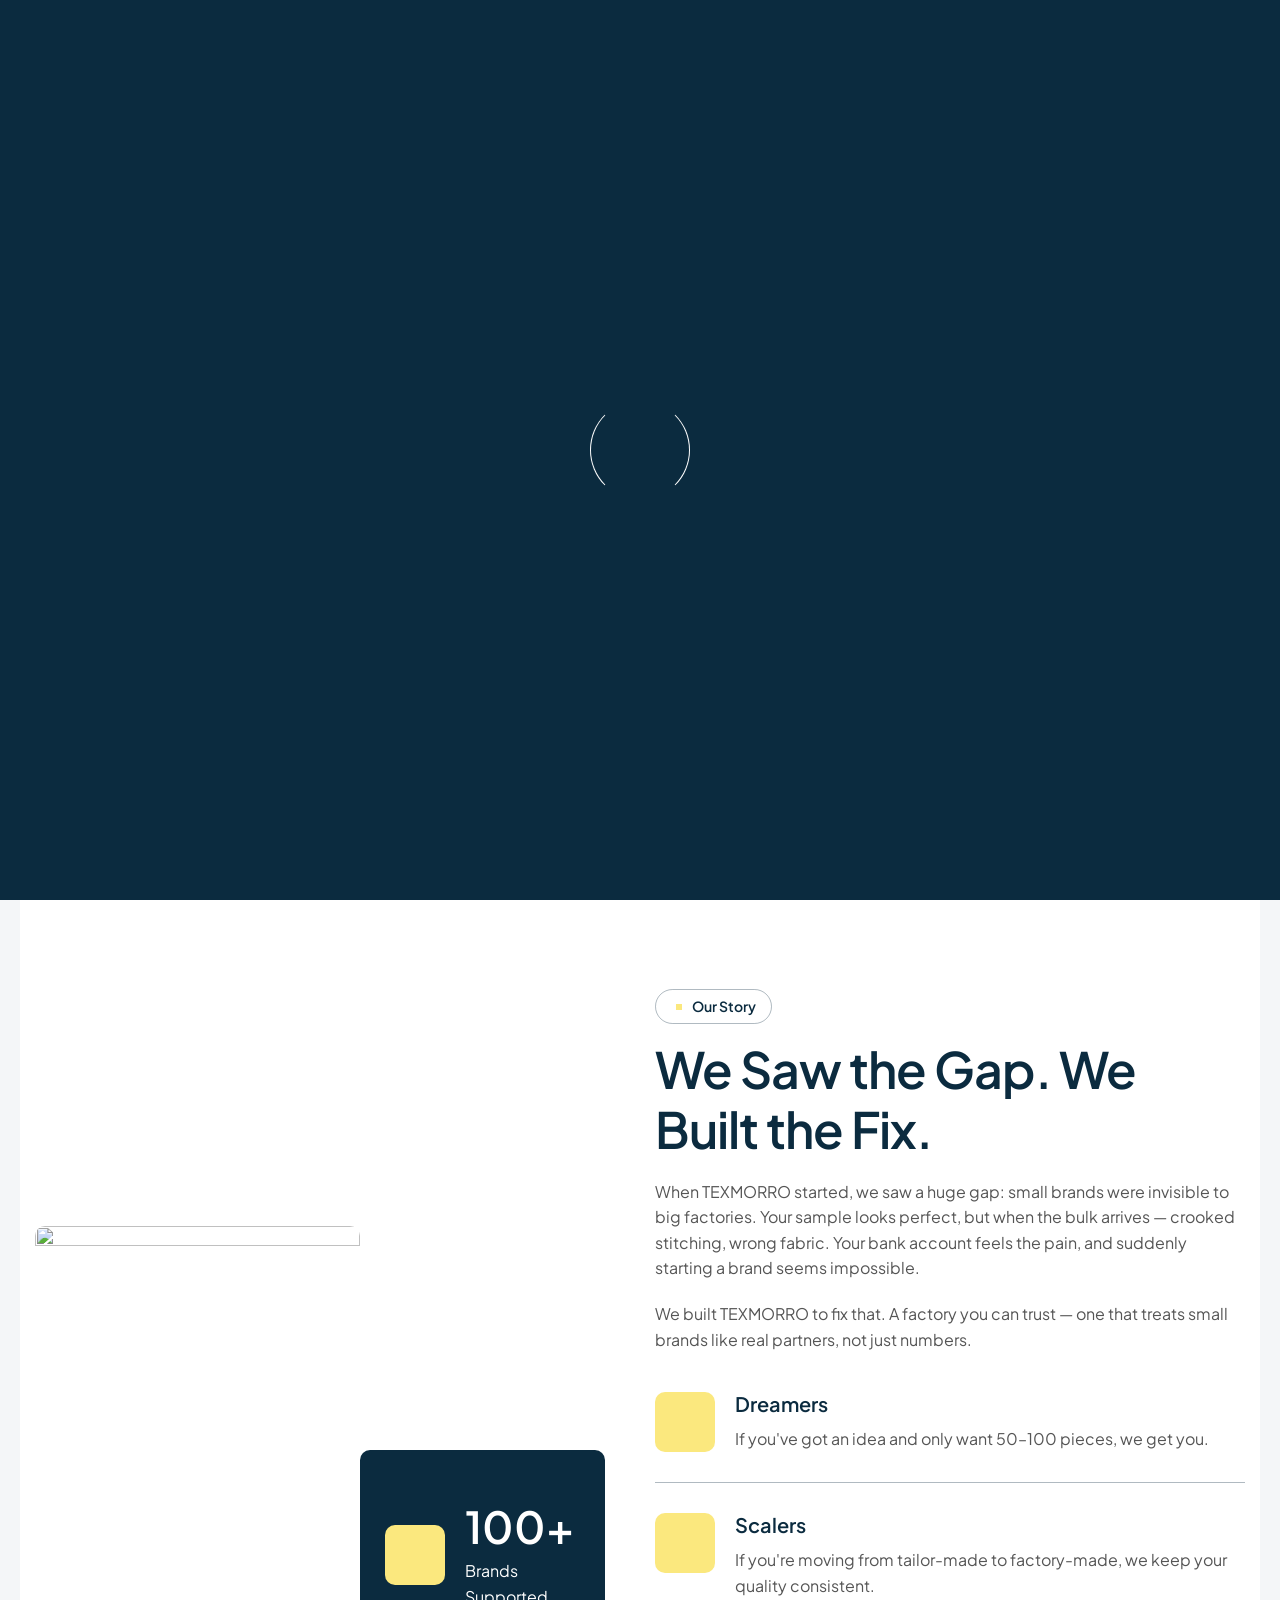
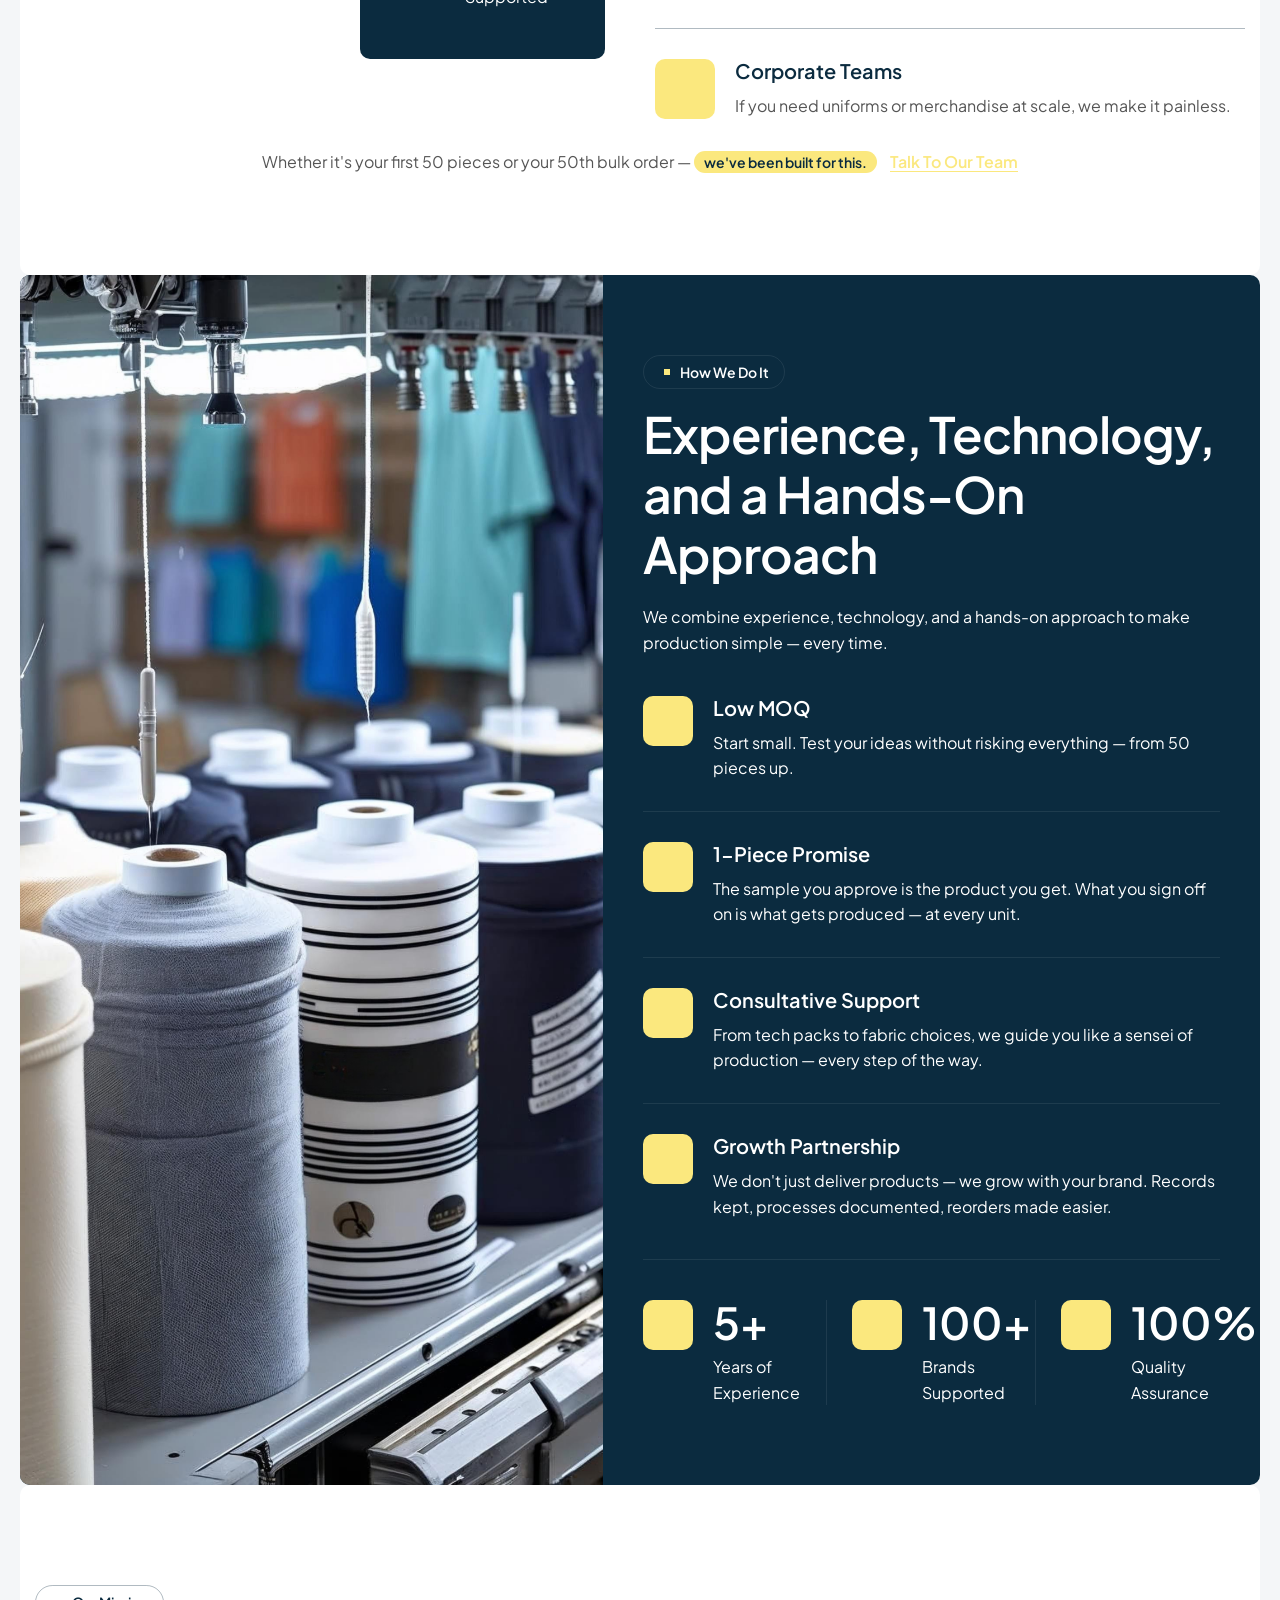
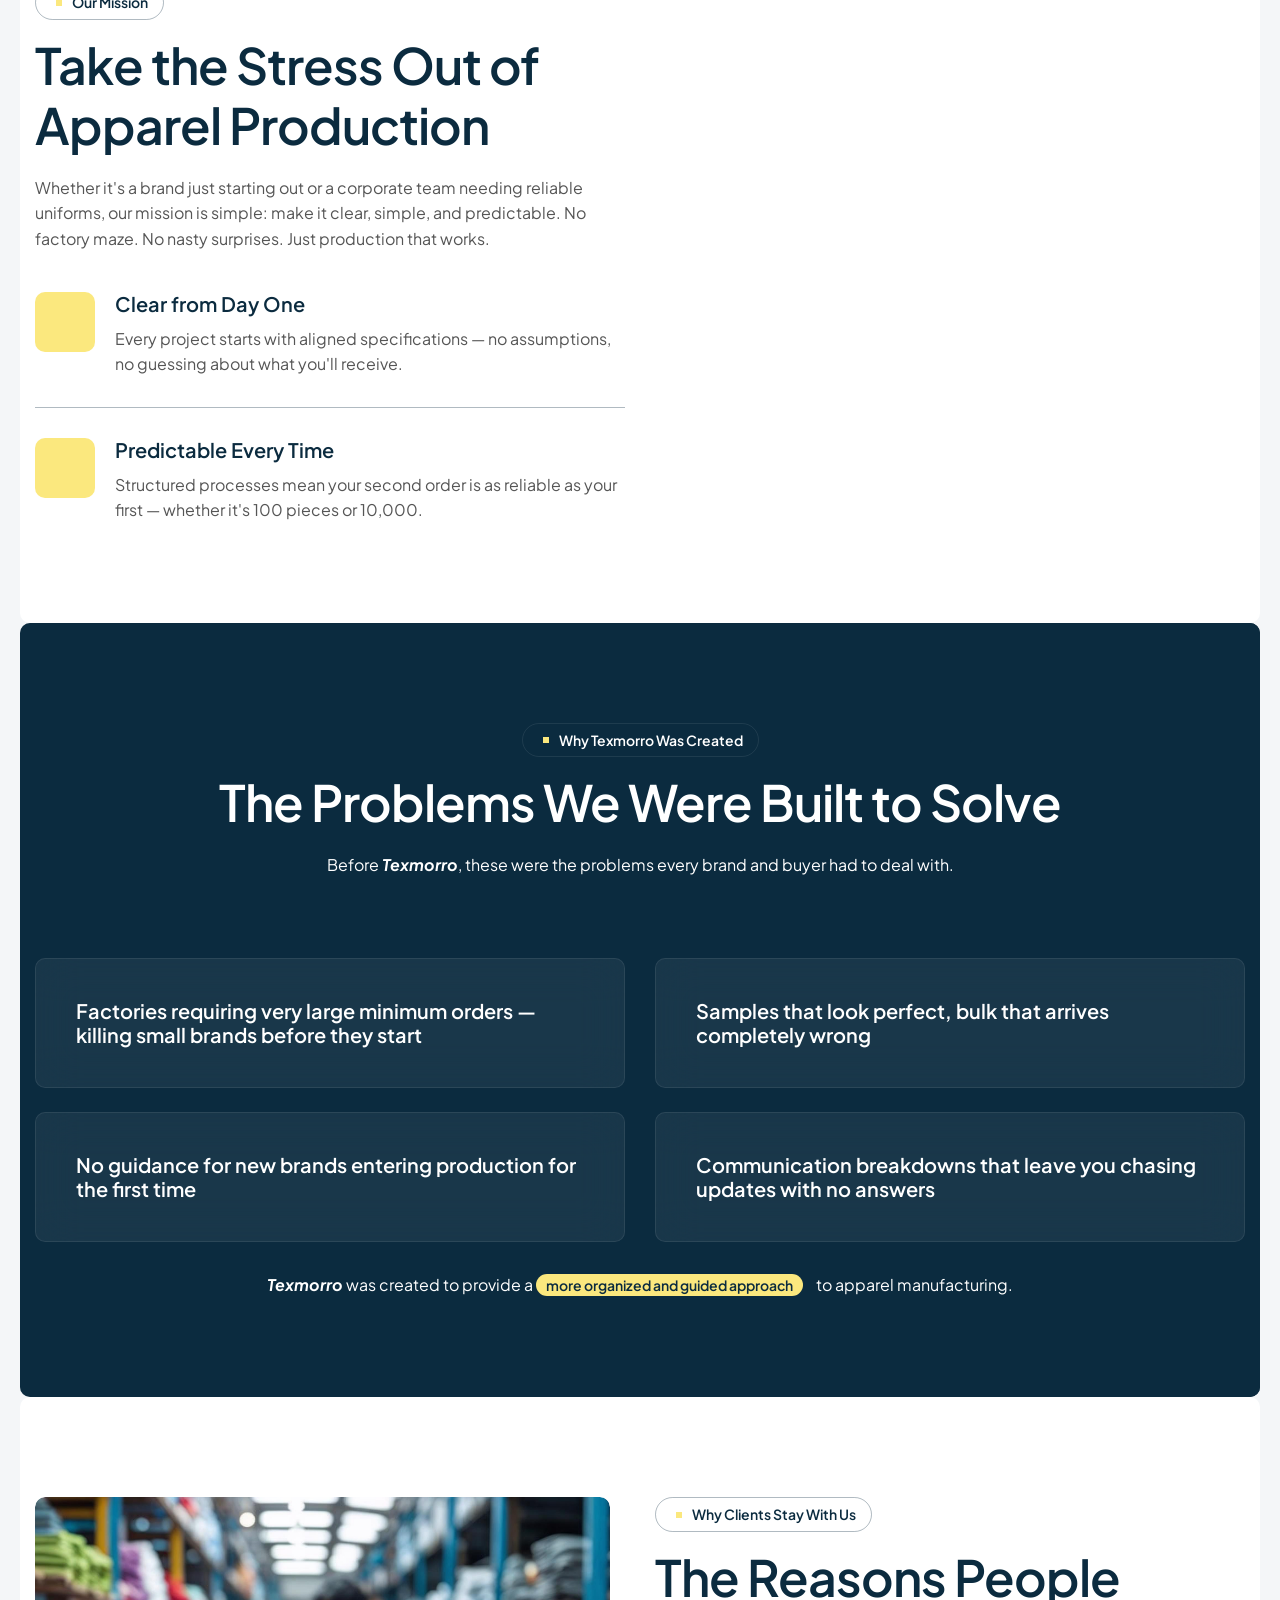
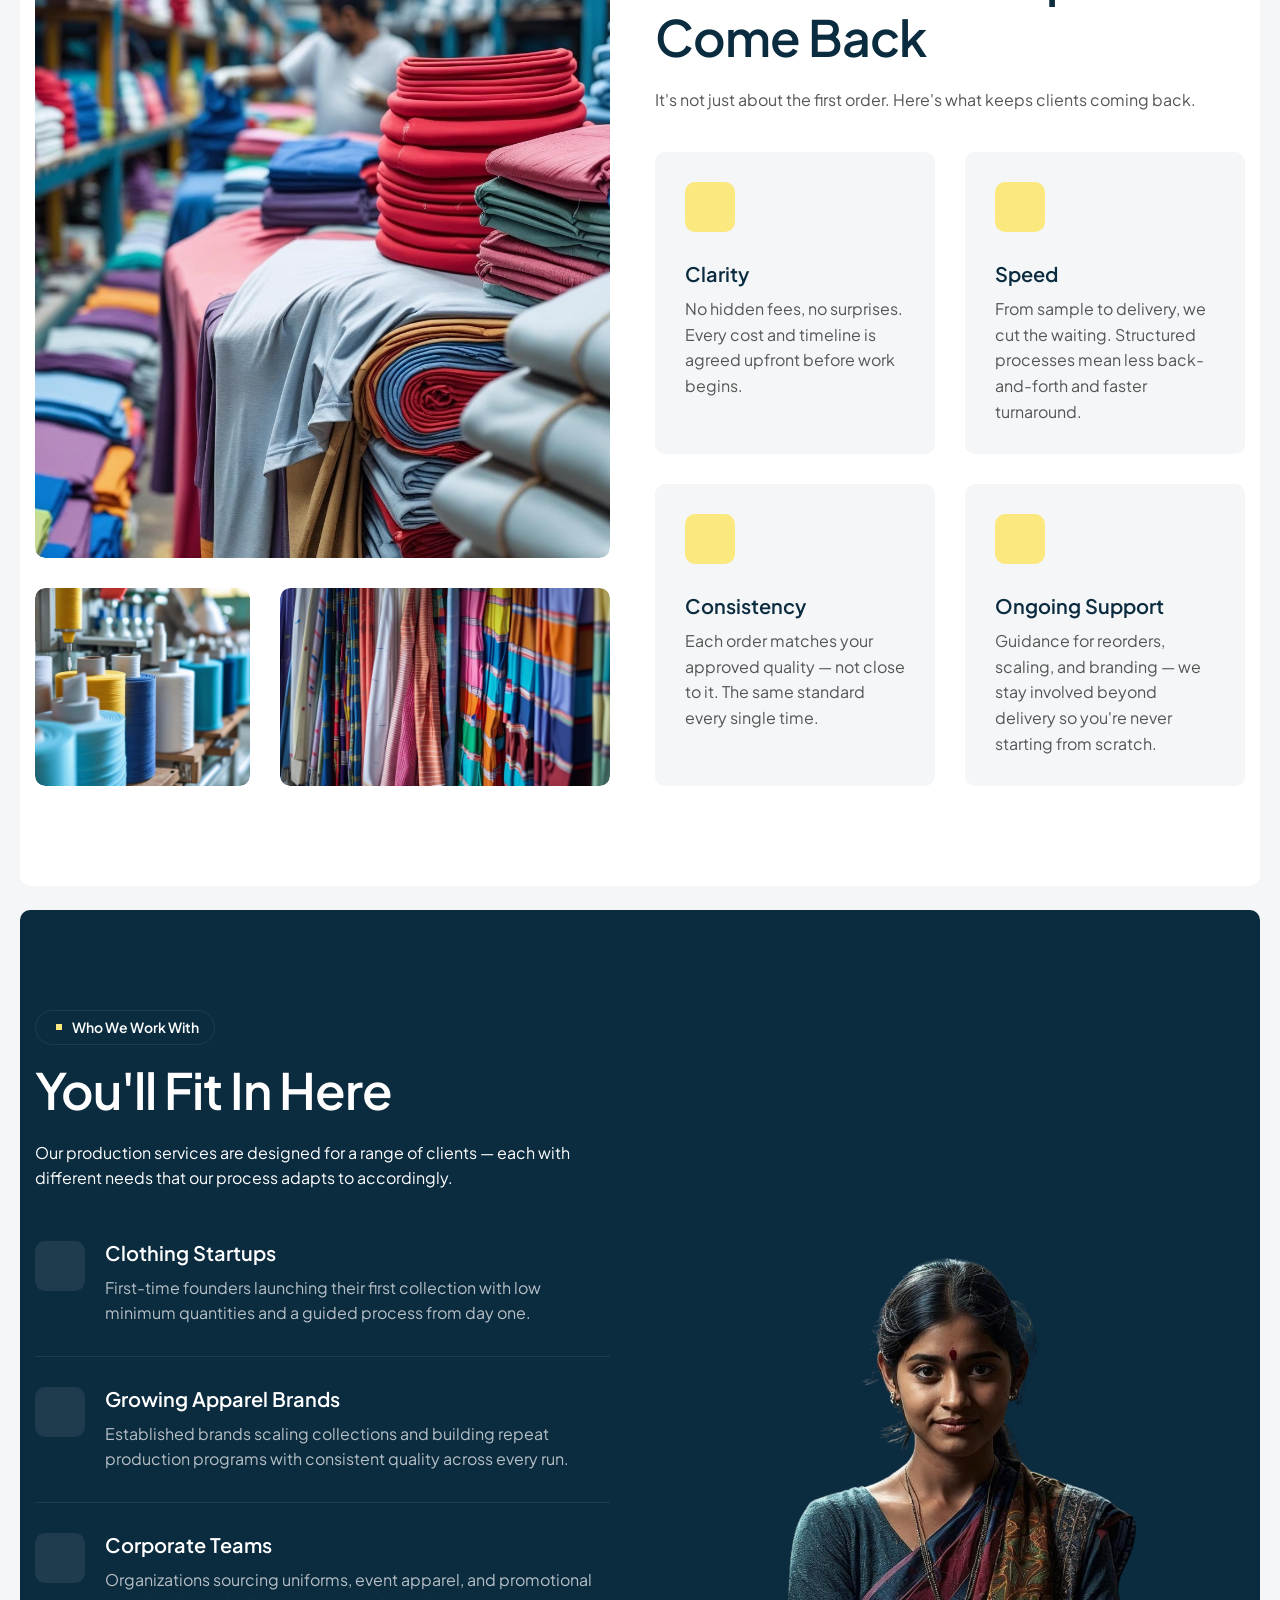
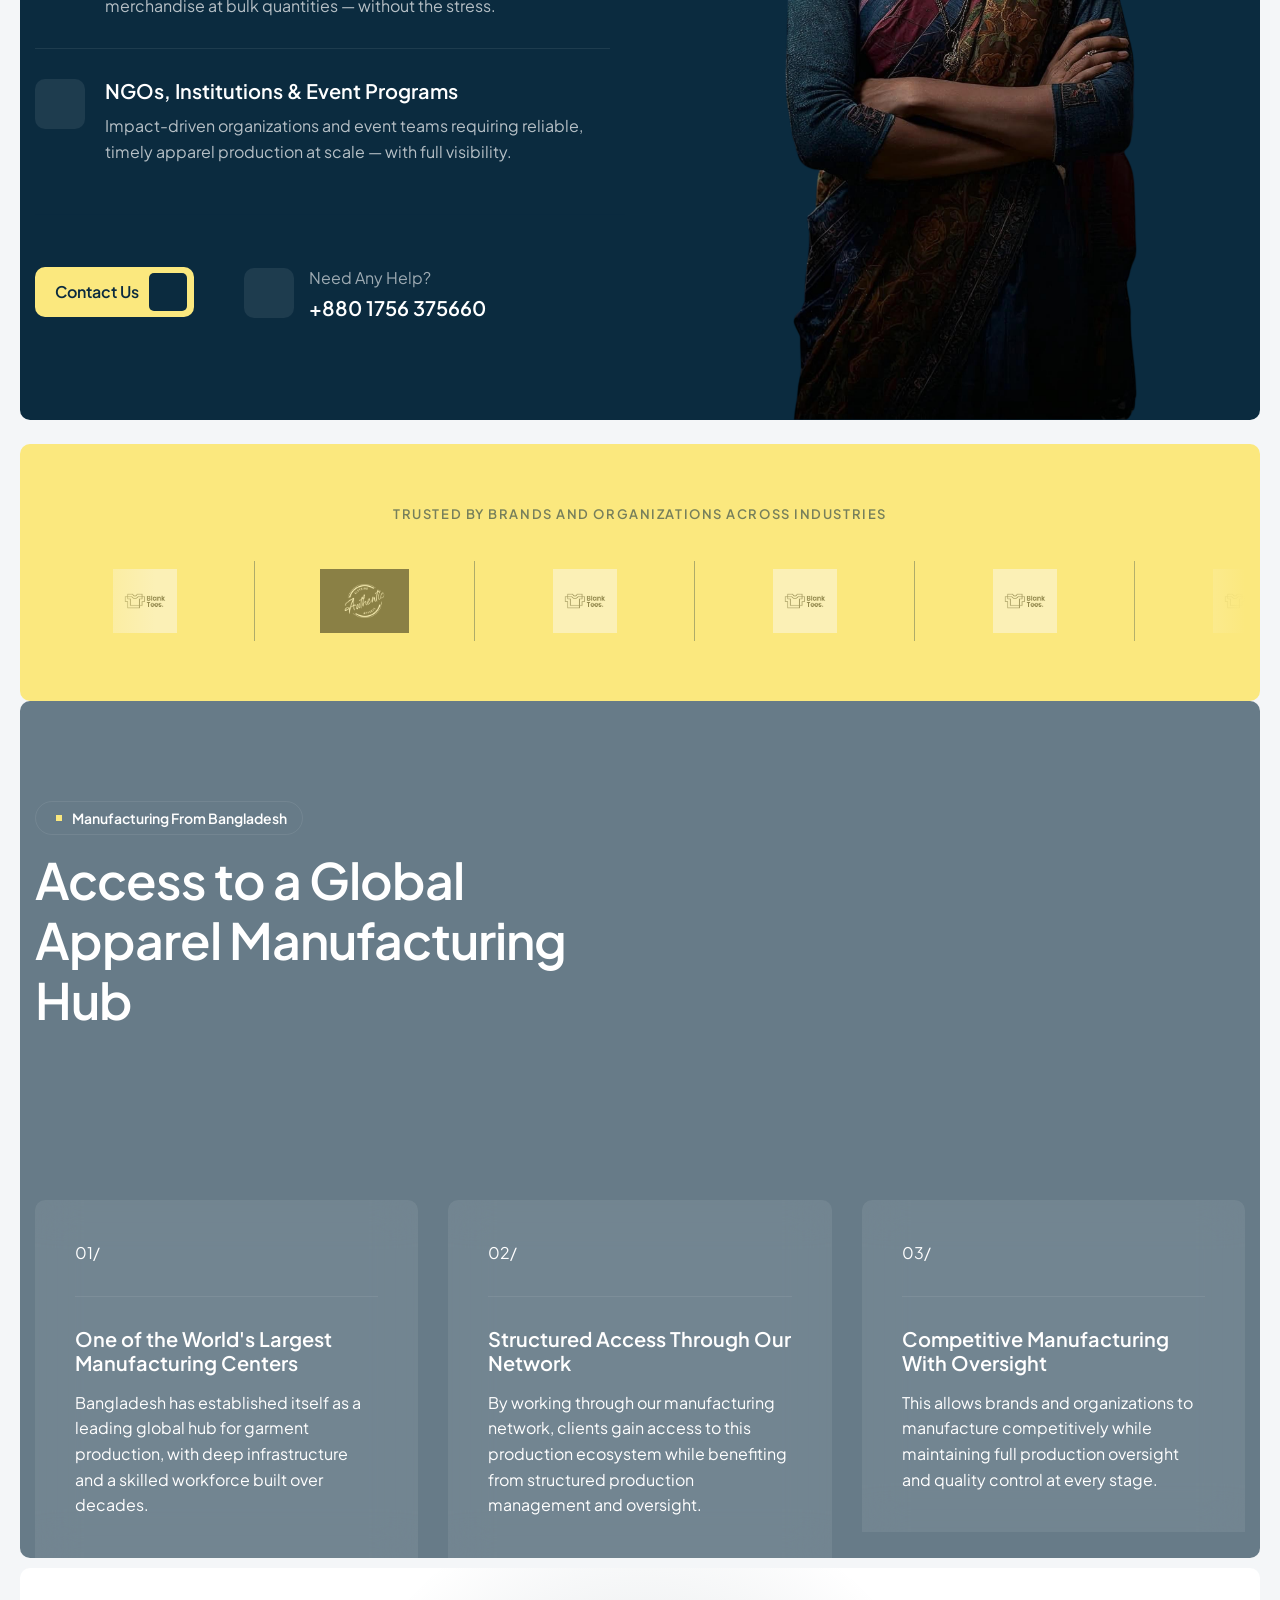
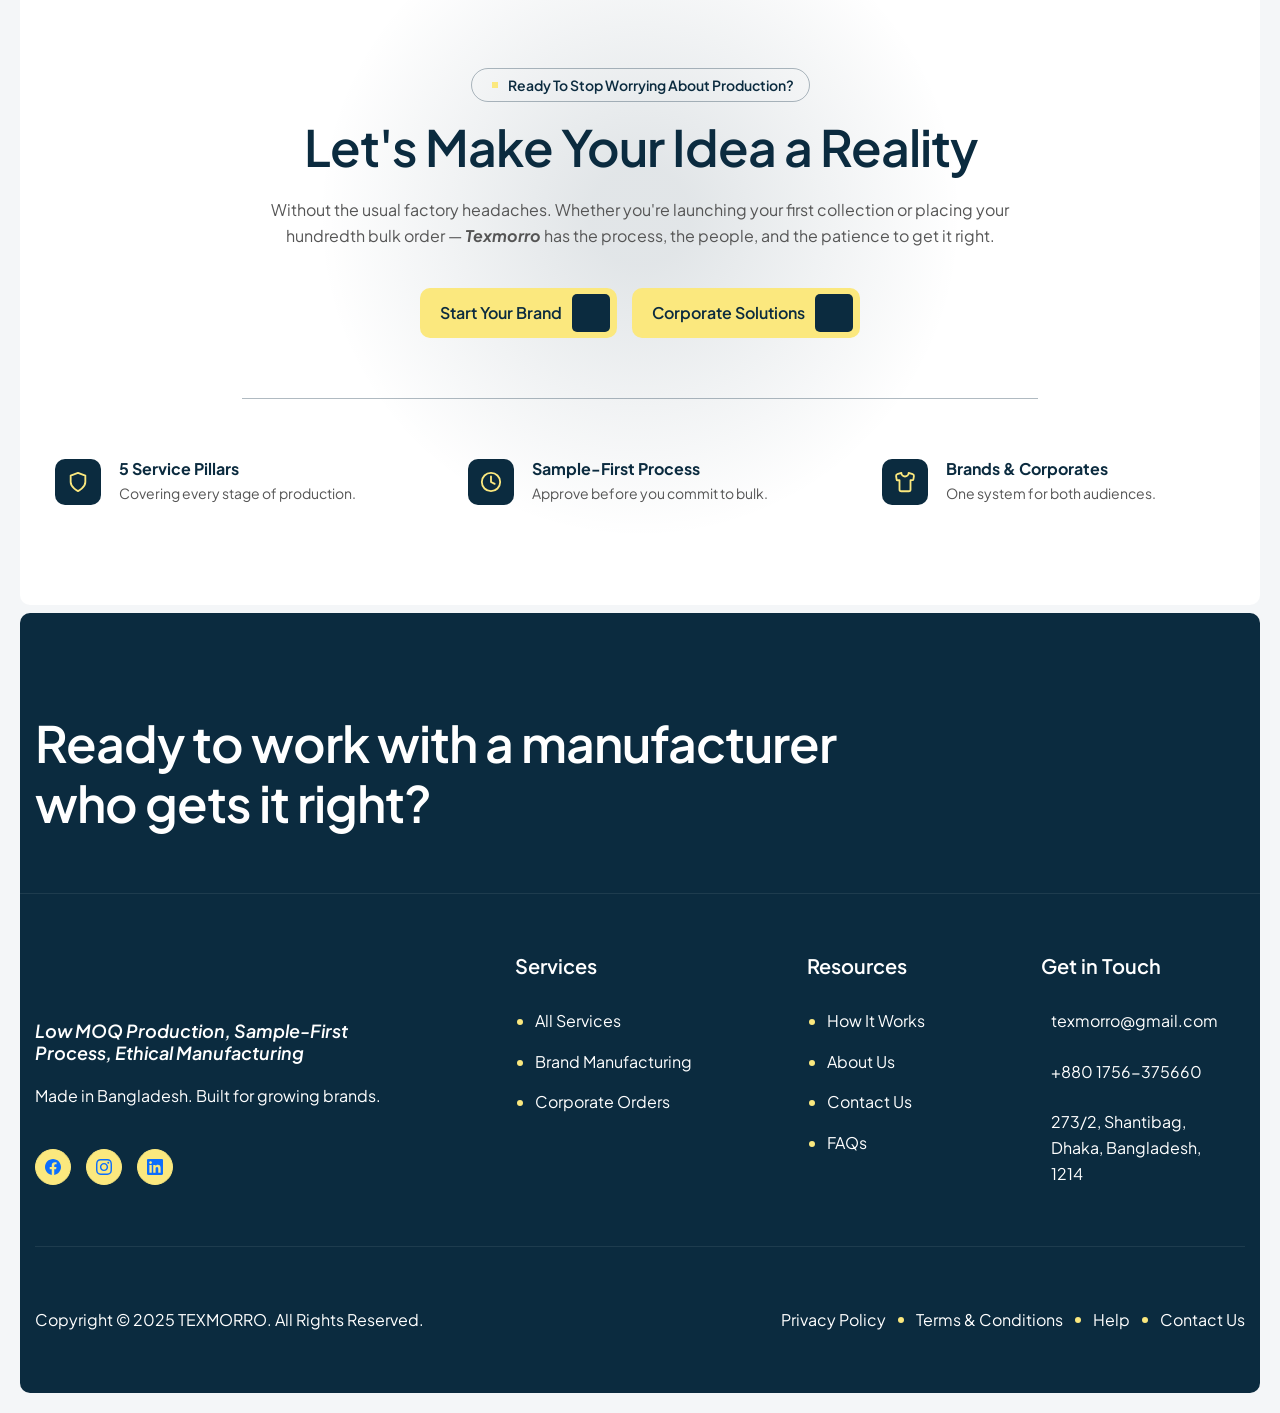
==== about.html @ 0e627806 "added my code" ====
<!doctype html>
<html lang="zxx">
  <head>
    <meta charset="utf-8" />
<!-- This site is hosted on Netlify. Anyone can build and deploy a site
     like this one for free: https://netlify.new/?utm_campaign=loops&utm_source=ai-legible&utm_medium=owned&utm_content=comment&utm_id=458aa28c-bdec-46ab-b86d-f967d759f0d4
     Netlify hosting facts for this site: static/SSR served via Netlify Edge. -->
    <meta http-equiv="X-UA-Compatible" content="IE=edge" />
    <meta
      name="viewport"
      content="width=device-width, initial-scale=1.0, maximum-scale=1"
    />
    <meta
      name="description"
      content="End‑to‑end apparel manufacturing, brand incubation, and corporate merchandise solutions. Built for clarity, quality, and scale."
    />
    <meta
      name="keywords"
      content="apparel manufacturing, brand incubation, corporate merchandise, textiles, fabric production, clothing manufacturing"
    />
    <meta name="author" content="Nuvue Studio" />

    <title>About Us - Texmorro</title>
    <link rel="shortcut icon" type="image/x-icon" href="images/favicon.png" />

    <link rel="preconnect" href="https://fonts.googleapis.com/" />
    <link rel="preconnect" href="https://fonts.gstatic.com/" crossorigin />
    <link
      href="https://fonts.googleapis.com/css2?family=Plus+Jakarta+Sans:ital,wght@0,200..800;1,200..800&amp;display=swap"
      rel="stylesheet"
    />

    <link href="css/bootstrap.min.css" rel="stylesheet" media="screen" />
    <link href="css/slicknav.min.css" rel="stylesheet" />
    <link rel="stylesheet" href="css/swiper-bundle.min.css" />
    <link href="css/all.min.css" rel="stylesheet" media="screen" />
    <link href="css/animate.css" rel="stylesheet" />
    <link rel="stylesheet" href="css/magnific-popup.css" />
    <link rel="stylesheet" href="css/mousecursor.css" />

    <link href="css/custom.css" rel="stylesheet" media="screen" />
  </head>

  <body>
    <!-- Preloader -->
    <div class="preloader">
      <div class="loading-container">
        <div class="loading"></div>
        <div id="loading-icon"><img src="images/loader.svg" alt="" /></div>
      </div>
    </div>

    <!-- Header -->
    <header class="main-header">
        <div class="header-sticky bg-section">
            <nav class="navbar navbar-expand-lg">
                <div class="container">
                    <!-- Logo Start -->
                    <a class='navbar-brand' href='index.html'>
                        <img src="images/logo.svg" alt="Logo" />
                    </a>
                    <!-- Logo End -->

                    <!-- Main Menu Start -->
                    <div class="collapse navbar-collapse main-menu">
                        <div class="nav-menu-wrapper">
                            <ul class="navbar-nav mr-auto" id="menu">

                                <li class="nav-item">
                                    <a class='nav-link' href='brand_services_index.html'>Brand Sales</a>
                                </li>
                                <li class="nav-item">
                                    <a class='nav-link' href='services.html'>Services</a>
                                </li>
                                <li class="nav-item">
                                    <a class='nav-link' href='how_it_works.html'>How It Works</a>
                                </li>
                                <li class="nav-item">
                                    <a class='nav-link' href='about.html'>About Us</a>
                                </li>
                                <li class="nav-item">
                                    <a class='nav-link' href='contact.html'>Contact</a>
                                </li>
                                <li class="mobile-menu-btn">
                                    <a class='btn-default btn-highlighted' href='corporate_sales_index.html'>Corporate
                                        Sales</a>
                                </li>
                            </ul>
                        </div>

                        <!-- Header Btn Start -->
                        <div class="header-btn">
                            <a class='btn-default btn-highlighted border border-2' href='corporate_sales_index.html'>Corporate Sales</a>
                        </div>
                        <!-- Header Btn End -->
                    </div>
                    <!-- Main Menu End -->
                    <div class="navbar-toggle"></div>
                </div>
            </nav>
            <div class="responsive-menu"></div>
        </div>
    </header>

    <!-- 1. HERO -->
    <div class="hero bg-section dark-section parallaxie">
        <div class="container">
            <div class="row align-items-end">
                <div class="col-xl-7">
                    <div class="hero-content">
                        <div class="section-title">
                            <h1 class="text-anime-style-3" data-cursor="-opaque">
                                From Your First Idea to a Finished Product, Without the Headache
                            </h1>
                            <p class="wow fadeInUp" data-wow-delay="0.2s">
                                We know starting a brand or managing corporate orders can feel like jumping into a factory maze. <strong><i>TEXMORRO</i></strong> is here to guide you — step by step, from the very first sample to full-scale production.
                            </p>
                        </div>
                        <div class="hero-content-btn wow fadeInUp" data-wow-delay="0.4s">
                            <a class='btn-default btn-light' href='brand_services_index.html'>Explore Brand Services</a>
                            <a class='btn-default btn-highlighted' href='corporate_sales_index.html'>Corporate Solutions</a>
                        </div>
                    </div>
                </div>

                <div class="col-xl-5">
                    <div class="hero-info-box">
                        <div class="hero-info-image">
                            <figure class="image-anime">
                                <img src="images/hero-info-box-img.jpg" alt="">
                            </figure>
                        </div>
                        <div class="hero-info-body">
                            <div class="hero-info-content">
                                <h3>Your Idea. Your Sample. Done Right.</h3>
                                <p>From 50 pieces to 5,000 — no hidden fees, no surprises.</p>
                            </div>
                            <div class="hero-info-video">
                                <a href="https://www.youtube.com/watch?v=Y-x0efG1seA" class="popup-video" data-cursor-text="Watch">
                                    <img src="images/watch-video-circle.svg" alt="">
                                </a>
                            </div>
                        </div>
                    </div>
                </div>
            </div>
        </div>
    </div>

    <!-- 2. OUR STORY -->
    <div class="our-approach bg-section">
        <div class="container">
            <div class="row align-items-center">
                <div class="col-xl-6">
                    <div class="approach-image-box">
                        <div class="approach-image-box-1">
                            <div class="approach-image-1">
                                <figure>
                                    <img src="images/approach-image-1.png" alt="">
                                </figure>
                            </div>
                        </div>
                        <div class="approach-image-box-2">
                            <div class="approach-image-2">
                                <figure class="image-anime reveal">
                                    <img src="images/approach-image-2.jpg" alt="">
                                </figure>
                            </div>
                            <div class="approach-counter-item">
                                <div class="icon-box">
                                    <img src="images/icon-approach-counter-1.svg" alt="">
                                </div>
                                <div class="approach-counter-item-content">
                                    <h2>100+</h2>
                                    <p>Brands Supported</p>
                                </div>
                            </div>
                        </div>
                    </div>
                </div>

                <div class="col-xl-6">
                    <div class="our-approach-content">
                        <div class="section-title">
                            <h3 class="wow fadeInUp">Our Story</h3>
                            <h2 class="text-anime-style-3" data-cursor="-opaque">We Saw the Gap. We Built the Fix.</h2>
                            <p class="wow fadeInUp" data-wow-delay="0.2s">When TEXMORRO started, we saw a huge gap: small brands were invisible to big factories. Your sample looks perfect, but when the bulk arrives — crooked stitching, wrong fabric. Your bank account feels the pain, and suddenly starting a brand seems impossible.</p>
                            <p class="wow fadeInUp" data-wow-delay="0.3s">We built TEXMORRO to fix that. A factory you can trust — one that treats small brands like real partners, not just numbers.</p>
                        </div>

                        <div class="approach-items-list wow fadeInUp">
                            <div class="approach-item">
                                <div class="icon-box">
                                    <img src="images/icon-mission.svg" alt="">
                                </div>
                                <div class="approach-item-content">
                                    <h3>Dreamers</h3>
                                    <p>If you've got an idea and only want 50–100 pieces, we get you.</p>
                                </div>
                            </div>
                            <div class="approach-item">
                                <div class="icon-box">
                                    <img src="images/icon-vision.svg" alt="">
                                </div>
                                <div class="approach-item-content">
                                    <h3>Scalers</h3>
                                    <p>If you're moving from tailor-made to factory-made, we keep your quality consistent.</p>
                                </div>
                            </div>
                            <div class="approach-item">
                                <div class="icon-box">
                                    <img src="images/icon-mission.svg" alt="">
                                </div>
                                <div class="approach-item-content">
                                    <h3>Corporate Teams</h3>
                                    <p>If you need uniforms or merchandise at scale, we make it painless.</p>
                                </div>
                            </div>
                        </div>
                    </div>
                </div>

                <div class="col-lg-12">
                    <div class="section-footer-text wow fadeInUp" data-wow-delay="0.2s">
                        <p>Whether it's your first 50 pieces or your 50th bulk order — <span>we've been built for this.</span> <a href='contact.html'>Talk to Our Team</a></p>
                    </div>
                </div>
            </div>
        </div>
    </div>

    <!-- 3. HOW WE DO IT -->
    <div class="what-we-do bg-section dark-section">
        <div class="container-fluid">
            <div class="row no-gutters">
                <div class="col-lg-12">
                    <div class="what-we-do-box">
                        <div class="what-we-do-image">
                            <figure class="image-anime">
                                <img src="images/what-we-do-image.jpg" alt="">
                            </figure>
                        </div>

                        <div class="what-we-do-content">
                            <div class="section-title">
                                <h3 class="wow fadeInUp">How We Do It</h3>
                                <h2 class="text-anime-style-3" data-cursor="-opaque">Experience, Technology, and a Hands-On Approach</h2>
                                <p class="wow fadeInUp" data-wow-delay="0.2s">We combine experience, technology, and a hands-on approach to make production simple — every time.</p>
                            </div>

                            <div class="what-we-body wow fadeInUp" data-wow-delay="0.4s">
                                <div class="what-we-body-item">
                                    <div class="icon-box">
                                        <img src="images/icon-services-1.svg" alt="">
                                    </div>
                                    <div class="what-we-body-item-content">
                                        <h3>Low MOQ</h3>
                                        <p>Start small. Test your ideas without risking everything — from 50 pieces up.</p>
                                    </div>
                                </div>
                                <div class="what-we-body-item">
                                    <div class="icon-box">
                                        <img src="images/icon-services-2.svg" alt="">
                                    </div>
                                    <div class="what-we-body-item-content">
                                        <h3>1-Piece Promise</h3>
                                        <p>The sample you approve is the product you get. What you sign off on is what gets produced — at every unit.</p>
                                    </div>
                                </div>
                                <div class="what-we-body-item">
                                    <div class="icon-box">
                                        <img src="images/icon-services-3.svg" alt="">
                                    </div>
                                    <div class="what-we-body-item-content">
                                        <h3>Consultative Support</h3>
                                        <p>From tech packs to fabric choices, we guide you like a sensei of production — every step of the way.</p>
                                    </div>
                                </div>
                                <div class="what-we-body-item">
                                    <div class="icon-box">
                                        <img src="images/icon-services-4.svg" alt="">
                                    </div>
                                    <div class="what-we-body-item-content">
                                        <h3>Growth Partnership</h3>
                                        <p>We don't just deliver products — we grow with your brand. Records kept, processes documented, reorders made easier.</p>
                                    </div>
                                </div>
                            </div>

                            <div class="what-we-counters-list wow fadeInUp">
                                <div class="what-we-counter-item">
                                    <div class="icon-box">
                                        <img src="images/icon-what-we-counter-1.svg" alt="">
                                    </div>
                                    <div class="what-we-counter-item-content">
                                        <h2>5+</h2>
                                        <p>Years of Experience</p>
                                    </div>
                                </div>
                                <div class="what-we-counter-item">
                                    <div class="icon-box">
                                        <img src="images/icon-what-we-counter-2.svg" alt="">
                                    </div>
                                    <div class="what-we-counter-item-content">
                                        <h2>100+</h2>
                                        <p>Brands Supported</p>
                                    </div>
                                </div>
                                <div class="what-we-counter-item">
                                    <div class="icon-box">
                                        <img src="images/icon-what-we-counter-3.svg" alt="">
                                    </div>
                                    <div class="what-we-counter-item-content">
                                        <h2>100%</h2>
                                        <p>Quality Assurance</p>
                                    </div>
                                </div>
                            </div>
                        </div>
                    </div>
                </div>
            </div>
        </div>
    </div>

    <!-- 4. OUR MISSION -->
    <div class="our-approach bg-section">
        <div class="container">
            <div class="row align-items-center">
                <div class="col-xl-6">
                    <div class="our-approach-content">
                        <div class="section-title">
                            <h3 class="wow fadeInUp">Our Mission</h3>
                            <h2 class="text-anime-style-3" data-cursor="-opaque">Take the Stress Out of Apparel Production</h2>
                            <p class="wow fadeInUp" data-wow-delay="0.2s">Whether it's a brand just starting out or a corporate team needing reliable uniforms, our mission is simple: make it clear, simple, and predictable. No factory maze. No nasty surprises. Just production that works.</p>
                        </div>

                        <div class="approach-items-list wow fadeInUp">
                            <div class="approach-item">
                                <div class="icon-box">
                                    <img src="images/icon-mission.svg" alt="">
                                </div>
                                <div class="approach-item-content">
                                    <h3>Clear from Day One</h3>
                                    <p>Every project starts with aligned specifications — no assumptions, no guessing about what you'll receive.</p>
                                </div>
                            </div>
                            <div class="approach-item">
                                <div class="icon-box">
                                    <img src="images/icon-vision.svg" alt="">
                                </div>
                                <div class="approach-item-content">
                                    <h3>Predictable Every Time</h3>
                                    <p>Structured processes mean your second order is as reliable as your first — whether it's 100 pieces or 10,000.</p>
                                </div>
                            </div>
                        </div>
                    </div>
                </div>

                <div class="col-xl-6">
                    <div class="why-choose-us-image wow fadeInUp" data-wow-delay="0.2s">
                        <figure>
                            <img src="images/why-choose-us-image.jpg" alt="">
                        </figure>
                    </div>
                </div>
            </div>
        </div>
    </div>

    <!-- 5. WHY TEXMORRO WAS CREATED -->
    <div class="our-advantages-stone bg-section dark-section parallaxie">
        <div class="container">
            <div class="row section-row justify-content-center">
                <div class="col-lg-12">
                    <div class="section-title section-title-center">
                        <h3 class="wow fadeInUp">Why Texmorro Was Created</h3>
                        <h2 class="text-anime-style-3" data-cursor="-opaque">The Problems We Were Built to Solve</h2>
                        <p class="wow fadeInUp" data-wow-delay="0.2s">Before <strong><i>Texmorro</i></strong>, these were the problems every brand and buyer had to deal with.</p>
                    </div>
                </div>
            </div>

            <div class="row g-4">
                <div class="col-xl-6 col-md-6">
                    <div class="problem-item">
                        <h3>Factories requiring very large minimum orders — killing small brands before they start</h3>
                    </div>
                </div>
                <div class="col-xl-6 col-md-6">
                    <div class="problem-item">
                        <h3>Samples that look perfect, bulk that arrives completely wrong</h3>
                    </div>
                </div>
                <div class="col-xl-6 col-md-6">
                    <div class="problem-item">
                        <h3>No guidance for new brands entering production for the first time</h3>
                    </div>
                </div>
                <div class="col-xl-6 col-md-6">
                    <div class="problem-item">
                        <h3>Communication breakdowns that leave you chasing updates with no answers</h3>
                    </div>
                </div>
            </div>

            <div class="row">
                <div class="col-lg-12">
                    <div class="section-footer-text wow fadeInUp" data-wow-delay="0.4s">
                        <p><strong><i>Texmorro</i></strong> was created to provide a <span>more organized and guided approach</span> to apparel manufacturing.</p>
                    </div>
                </div>
            </div>
        </div>
    </div>

    <!-- 6. WHY CLIENTS STAY WITH US -->
    <div class="why-choose-us-metal bg-section">
        <div class="container">
            <div class="row">
                <div class="col-xl-6">
                    <div class="why-choose-images-boxes-metal wow fadeInUp" data-wow-delay="0.2s">
                        <div class="why-choose-image-box-1-metal">
                            <div class="why-choose-image-metal">
                                <figure class="image-anime">
                                    <img src="images/why-choose-image-1-metal.jpg" alt="">
                                </figure>
                            </div>
                        </div>
                        <div class="why-choose-image-box-2-metal">
                            <div class="why-choose-image-metal box-1">
                                <figure class="image-anime">
                                    <img src="images/why-choose-image-2-metal.jpg" alt="">
                                </figure>
                                <div class="contact-us-circle-metal">
                                    <a href='contact.html'>
                                        <img src="images/contact-us-circle.svg" alt="">
                                    </a>
                                </div>
                            </div>
                            <div class="why-choose-image-metal box-2">
                                <figure class="image-anime">
                                    <img src="images/why-choose-image-3-metal.jpg" alt="">
                                </figure>
                            </div>
                        </div>
                    </div>
                </div>

                <div class="col-xl-6">
                    <div class="why-choose-content-metal">
                        <div class="section-title">
                            <h3 class="wow fadeInUp">Why Clients Stay With Us</h3>
                            <h2 class="text-anime-style-3" data-cursor="-opaque">The Reasons People Come Back</h2>
                            <p class="wow fadeInUp" data-wow-delay="0.2s">It's not just about the first order. Here's what keeps clients coming back.</p>
                        </div>

                        <div class="why-choose-items-list-metal wow fadeInUp">
                            <div class="why-choose-item-metal">
                                <div class="icon-box">
                                    <img src="images/icon-why-choose-item-1-metal.svg" alt="">
                                </div>
                                <div class="why-choose-item-content-metal">
                                    <h3>Clarity</h3>
                                    <p>No hidden fees, no surprises. Every cost and timeline is agreed upfront before work begins.</p>
                                </div>
                            </div>

                            <div class="why-choose-item-metal">
                                <div class="icon-box">
                                    <img src="images/icon-why-choose-item-2-metal.svg" alt="">
                                </div>
                                <div class="why-choose-item-content-metal">
                                    <h3>Speed</h3>
                                    <p>From sample to delivery, we cut the waiting. Structured processes mean less back-and-forth and faster turnaround.</p>
                                </div>
                            </div>

                            <div class="why-choose-item-metal">
                                <div class="icon-box">
                                    <img src="images/icon-why-choose-item-3-metal.svg" alt="">
                                </div>
                                <div class="why-choose-item-content-metal">
                                    <h3>Consistency</h3>
                                    <p>Each order matches your approved quality — not close to it. The same standard every single time.</p>
                                </div>
                            </div>

                            <div class="why-choose-item-metal">
                                <div class="icon-box">
                                    <img src="images/icon-why-choose-item-4-metal.svg" alt="">
                                </div>
                                <div class="why-choose-item-content-metal">
                                    <h3>Ongoing Support</h3>
                                    <p>Guidance for reorders, scaling, and branding — we stay involved beyond delivery so you're never starting from scratch.</p>
                                </div>
                            </div>
                        </div>
                    </div>
                </div>
            </div>
        </div>
    </div>

    <!-- 7. WHO WE WORK WITH -->
    <div class="our-benefits bg-section dark-section parallaxie my-4">
      <div class="container">
        <div class="row">
          <div class="col-xl-6">
            <div class="our-benefits-content">
              <div class="section-title">
                <h3 class="wow fadeInUp">Who We Work With</h3>
                <h2 class="text-anime-style-3" data-cursor="-opaque">
                  You'll Fit In Here
                </h2>
                <p class="wow fadeInUp" data-wow-delay="0.2s">
                  Our production services are designed for a range of clients —
                  each with different needs that our process adapts to
                  accordingly.
                </p>
              </div>

              <div class="benefits-content-body wow fadeInUp">
                <div class="benefits-body-item-list">
                  <div class="benefits-body-item">
                    <div class="icon-box">
                      <img src="images/icon-benefits-body-item-1.svg" alt="" />
                    </div>
                    <div class="benefits-body-item-content">
                      <h3>Clothing Startups</h3>
                      <p>
                        First-time founders launching their first collection
                        with low minimum quantities and a guided process from
                        day one.
                      </p>
                    </div>
                  </div>
                  <div class="benefits-body-item">
                    <div class="icon-box">
                      <img src="images/icon-benefits-body-item-2.svg" alt="" />
                    </div>
                    <div class="benefits-body-item-content">
                      <h3>Growing Apparel Brands</h3>
                      <p>
                        Established brands scaling collections and building
                        repeat production programs with consistent quality
                        across every run.
                      </p>
                    </div>
                  </div>
                  <div class="benefits-body-item">
                    <div class="icon-box">
                      <img src="images/icon-benefits-body-item-1.svg" alt="" />
                    </div>
                    <div class="benefits-body-item-content">
                      <h3>Corporate Teams</h3>
                      <p>
                        Organizations sourcing uniforms, event apparel, and
                        promotional merchandise at bulk quantities — without the
                        stress.
                      </p>
                    </div>
                  </div>
                  <div class="benefits-body-item">
                    <div class="icon-box">
                      <img src="images/icon-benefits-body-item-2.svg" alt="" />
                    </div>
                    <div class="benefits-body-item-content">
                      <h3>NGOs, Institutions &amp; Event Programs</h3>
                      <p>
                        Impact-driven organizations and event teams requiring
                        reliable, timely apparel production at scale — with full
                        visibility.
                      </p>
                    </div>
                  </div>
                </div>
              </div>

              <div
                class="benefits-content-footer wow fadeInUp"
                data-wow-delay="0.4s"
              >
                <div class="benefits-footer-button">
                  <a class='btn-default' href='contact.html'>Contact Us</a>
                </div>
                <div class="about-contact-box">
                  <div class="icon-box">
                    <img src="images/icon-headset.svg" alt="" />
                  </div>
                  <div class="about-contact-box-content">
                    <p>Need Any Help?</p>
                    <h3><a href="tel:+8801715043027">+880 1756 375660</a></h3>
                  </div>
                </div>
              </div>
            </div>
          </div>

          <div class="col-xl-6">
            <div class="our-benefits-image">
              <figure>
                <img src="images/our-benefits-image.png" alt="" />
              </figure>
            </div>
          </div>
        </div>
      </div>
    </div>

    <!-- TRUST STRIP — Client Logos -->
    <div class="trust-strip bg-section mt-2">
        <div class="container">
            <div class="trust-strip-header">
                <p class="wow fadeInUp">Trusted by brands and organizations across industries</p>
            </div>
            <div class="trust-strip-track-wrapper">
                <div class="trust-strip-track">

                    <!-- Logo 01 -->
                    <div class="trust-logo-item">
                        <img src="images/client-logo.jpg" alt="Client 1">
                    </div>
                    <!-- Logo 02 -->
                    <div class="trust-logo-item">
                        <img src="images/client-logo-1.jpg" alt="Client 2">
                    </div>
                    <!-- Logo 03 -->
                    <div class="trust-logo-item">
                        <img src="images/client-logo.jpg" alt="Client 3">
                    </div>
                    <!-- Logo 04 -->
                    <div class="trust-logo-item">
                        <img src="images/client-logo.jpg" alt="Client 4">
                    </div>
                    <!-- Logo 05 -->
                    <div class="trust-logo-item">
                        <img src="images/client-logo.jpg" alt="Client 5">
                    </div>
                    <!-- Logo 06 -->
                    <div class="trust-logo-item">
                        <img src="images/client-logo.jpg" alt="Client 6">
                    </div>
                    <!-- Logo 07 -->
                    <div class="trust-logo-item">
                        <img src="images/client-logo.jpg" alt="Client 7">
                    </div>
                    <!-- Logo 08 -->
                    <div class="trust-logo-item">
                        <img src="images/client-logo.jpg" alt="Client 8">
                    </div>

                    <!-- Duplicated for seamless scroll -->
                    <div class="trust-logo-item" aria-hidden="true"><img src="images/client-logo-1.jpg" alt=""></div>
                    <div class="trust-logo-item" aria-hidden="true"><img src="images/client-logo.jpg" alt=""></div>
                    <div class="trust-logo-item" aria-hidden="true"><img src="images/client-logo.jpg" alt=""></div>
                    <div class="trust-logo-item" aria-hidden="true"><img src="images/client-logo.jpg" alt=""></div>
                    <div class="trust-logo-item" aria-hidden="true"><img src="images/client-logo.jpg" alt=""></div>
                    <div class="trust-logo-item" aria-hidden="true"><img src="images/client-logo.jpg" alt=""></div>
                    <div class="trust-logo-item" aria-hidden="true"><img src="images/client-logo.jpg" alt=""></div>
                    <div class="trust-logo-item" aria-hidden="true"><img src="images/client-logo.jpg" alt=""></div>

                </div>
            </div>
        </div>
    </div>

    <!-- 8. MANUFACTURING FROM BANGLADESH -->
    <div class="our-benefits-stone bg-section dark-section parallaxie" style="margin-bottom: 10px">
      <div class="container">
        <div class="row align-items-center">
          <div class="col-xl-6 col-md-9">
            <div class="section-title">
              <h3 class="wow fadeInUp">Manufacturing from Bangladesh</h3>
              <h2 class="text-anime-style-3" data-cursor="-opaque">
                Access to a Global Apparel Manufacturing Hub
              </h2>
            </div>
          </div>
          <div class="col-xl-6 col-md-3">
            <div class="contact-us-circle-stone">
              <a href='contact.html'>
                <img src="images/contact-us-circle.svg" alt="" />
              </a>
            </div>
          </div>
        </div>

        <div class="row">
          <div class="col-lg-12">
            <div class="benefits-item-list-stone">
              <div class="benefits-item-stone">
                <div class="benefits-item-no-stone"><p>01/</p></div>
                <div class="benefits-item-content-stone">
                  <h3>One of the World's Largest Manufacturing Centers</h3>
                  <p>
                    Bangladesh has established itself as a leading global hub
                    for garment production, with deep infrastructure and a
                    skilled workforce built over decades.
                  </p>
                </div>
              </div>

              <div class="benefits-item-stone">
                <div class="benefits-item-no-stone"><p>02/</p></div>
                <div class="benefits-item-content-stone">
                  <h3>Structured Access Through Our Network</h3>
                  <p>
                    By working through our manufacturing network, clients gain
                    access to this production ecosystem while benefiting from
                    structured production management and oversight.
                  </p>
                </div>
              </div>

              <div class="benefits-item-stone">
                <div class="benefits-item-no-stone"><p>03/</p></div>
                <div class="benefits-item-content-stone">
                  <h3>Competitive Manufacturing With Oversight</h3>
                  <p>
                    This allows brands and organizations to manufacture
                    competitively while maintaining full production oversight
                    and quality control at every stage.
                  </p>
                </div>
              </div>
            </div>
          </div>
        </div>
      </div>
    </div>

    <!-- 9. FINAL CTA — Light -->
    <div class="final-cta-light bg-section">
      <div class="final-cta-light-bg-accent"></div>
      <div class="container">
        <div class="row justify-content-center">
          <div class="col-xl-8 col-lg-10">
            <div class="final-cta-light-content">
              <div class="section-title section-title-center wow fadeInUp">
                <h3>Ready to Stop Worrying About Production?</h3>
                <h2 class="text-anime-style-3" data-cursor="-opaque">
                  Let's Make Your Idea a Reality
                </h2>
                <p class="wow fadeInUp" data-wow-delay="0.2s">
                  Without the usual factory headaches. Whether you're launching
                  your first collection or placing your hundredth bulk order —
                  <strong><i>Texmorro</i></strong> has the process, the people,
                  and the patience to get it right.
                </p>
              </div>
              <div
                class="hero-content-btn justify-content-center wow fadeInUp"
                data-wow-delay="0.2s"
              >
                <a class='btn-default btn-highlighted' href='brand_services_index.html'>Start Your Brand</a
                >
                <a class='btn-default' href='corporate_sales_index.html'>Corporate Solutions</a
                >
              </div>
            </div>
          </div>
        </div>

        <!-- Trust Strip -->
        <div
          class="row final-cta-light-trust wow fadeInUp"
          data-wow-delay="0.4s"
        >
          <div class="col-md-4">
            <div class="final-cta-light-trust-item">
              <div class="final-cta-light-trust-icon">
                <svg
                  xmlns="http://www.w3.org/2000/svg"
                  width="22"
                  height="22"
                  viewBox="0 0 24 24"
                  fill="none"
                  stroke="currentColor"
                  stroke-width="2"
                  stroke-linecap="round"
                  stroke-linejoin="round"
                >
                  <path d="M12 22s8-4 8-10V5l-8-3-8 3v7c0 6 8 10 8 10z" />
                </svg>
              </div>
              <div class="final-cta-light-trust-content">
                <h4>5 Service Pillars</h4>
                <p>Covering every stage of production.</p>
              </div>
            </div>
          </div>
          <div class="col-md-4">
            <div class="final-cta-light-trust-item">
              <div class="final-cta-light-trust-icon">
                <svg
                  xmlns="http://www.w3.org/2000/svg"
                  width="22"
                  height="22"
                  viewBox="0 0 24 24"
                  fill="none"
                  stroke="currentColor"
                  stroke-width="2"
                  stroke-linecap="round"
                  stroke-linejoin="round"
                >
                  <circle cx="12" cy="12" r="10" />
                  <polyline points="12 6 12 12 16 14" />
                </svg>
              </div>
              <div class="final-cta-light-trust-content">
                <h4>Sample-First Process</h4>
                <p>Approve before you commit to bulk.</p>
              </div>
            </div>
          </div>
          <div class="col-md-4">
            <div class="final-cta-light-trust-item">
              <div class="final-cta-light-trust-icon">
                <svg
                  xmlns="http://www.w3.org/2000/svg"
                  width="22"
                  height="22"
                  viewBox="0 0 24 24"
                  fill="none"
                  stroke="currentColor"
                  stroke-width="2"
                  stroke-linecap="round"
                  stroke-linejoin="round"
                >
                  <path
                    d="M20.38 3.46 16 2a4 4 0 0 1-8 0L3.62 3.46a2 2 0 0 0-1.34 2.23l.58 3.57a1 1 0 0 0 .99.84H6v10c0 1.1.9 2 2 2h8a2 2 0 0 0 2-2V10h2.15a1 1 0 0 0 .99-.84l.58-3.57a2 2 0 0 0-1.34-2.23z"
                  />
                </svg>
              </div>
              <div class="final-cta-light-trust-content">
                <h4>Brands &amp; Corporates</h4>
                <p>One system for both audiences.</p>
              </div>
            </div>
          </div>
        </div>
      </div>
    </div>

    <!-- Footer -->
    <footer class="main-footer-stone bg-section dark-section mt-2">
        <!-- Footer CTA Header -->
        <div class="footer-header-stone">
            <div class="container">
                <div class="row">
                    <div class="col-lg-12">
                        <div class="footer-header-box-stone">
                            <div class="section-title">
                                <h2 class="text-anime-style-3" data-cursor="-opaque">
                                    Ready to work with a manufacturer who gets it right?
                                </h2>
                            </div>
                            <div class="contact-us-circle">
                                <a href='contact.html'>
                                    <img src="images/contact-us-circle.svg" alt="" />
                                </a>
                            </div>
                        </div>
                    </div>
                </div>
            </div>
        </div>

        <!-- Footer Main Body -->
        <div class="container">
            <div class="row">
                <!-- Column 1: About -->
                <div class="col-xl-4 col-lg-4">
                    <!-- About Footer -->
                    <div class="about-footer-stone">
                        <!-- Footer Logo -->
                        <a class='footer-logo-stone' href='index.html'>
                            <img src="images/footer-logo.svg" alt="" />
                        </a>

                        <!-- About Footer Content -->
                        <div class="about-footer-content-stone">
                            <h3 style="color: var(--white-color)">
                                Low MOQ Production, Sample-First Process, Ethical
                                Manufacturing
                            </h3>
                            <p>Made in Bangladesh. Built for growing brands.</p>
                        </div>

                        <!-- Footer Social Link -->
                        <div class="footer-social-links-stone">
                            <ul>
                                <li>
                                    <a href="https://www.facebook.com/profile.php?id=61582831757913">
                                        <svg xmlns="http://www.w3.org/2000/svg" width="16" height="16"
                                            viewBox="0 0 24 24" fill="currentColor">
                                            <path
                                                d="M24 12.073c0-6.627-5.373-12-12-12s-12 5.373-12 12c0 5.99 4.388 10.954 10.125 11.854v-8.385H7.078v-3.47h3.047V9.43c0-3.007 1.792-4.669 4.533-4.669 1.312 0 2.686.235 2.686.235v2.953H15.83c-1.491 0-1.956.925-1.956 1.874v2.25h3.328l-.532 3.47h-2.796v8.385C19.612 23.027 24 18.062 24 12.073z" />
                                        </svg>
                                    </a>
                                </li>
                                <li>
                                    <a href="about.html#">
                                        <svg xmlns="http://www.w3.org/2000/svg" width="16" height="16"
                                            viewBox="0 0 24 24" fill="currentColor">
                                            <path
                                                d="M12 2.163c3.204 0 3.584.012 4.85.07 3.252.148 4.771 1.691 4.919 4.919.058 1.265.069 1.645.069 4.849 0 3.205-.012 3.584-.069 4.849-.149 3.225-1.664 4.771-4.919 4.919-1.266.058-1.644.07-4.85.07-3.204 0-3.584-.012-4.849-.07-3.26-.149-4.771-1.699-4.919-4.92-.058-1.265-.07-1.644-.07-4.849 0-3.204.013-3.583.07-4.849.149-3.227 1.664-4.771 4.919-4.919 1.266-.057 1.645-.069 4.849-.069zm0-2.163c-3.259 0-3.667.014-4.947.072-4.358.2-6.78 2.618-6.98 6.98-.059 1.281-.073 1.689-.073 4.948 0 3.259.014 3.668.072 4.948.2 4.358 2.618 6.78 6.98 6.98 1.281.058 1.689.072 4.948.072 3.259 0 3.668-.014 4.948-.072 4.354-.2 6.782-2.618 6.979-6.98.059-1.28.073-1.689.073-4.948 0-3.259-.014-3.667-.072-4.947-.196-4.354-2.617-6.78-6.979-6.98-1.281-.059-1.69-.073-4.949-.073zm0 5.838c-3.403 0-6.162 2.759-6.162 6.162s2.759 6.163 6.162 6.163 6.162-2.759 6.162-6.163c0-3.403-2.759-6.162-6.162-6.162zm0 10.162c-2.209 0-4-1.79-4-4 0-2.209 1.791-4 4-4s4 1.791 4 4c0 2.21-1.791 4-4 4zm6.406-11.845c-.796 0-1.441.645-1.441 1.44s.645 1.44 1.441 1.44c.795 0 1.439-.645 1.439-1.44s-.644-1.44-1.439-1.44z" />
                                        </svg>
                                    </a>
                                </li>
                                <li>
                                    <a href="about.html#">
                                        <svg xmlns="http://www.w3.org/2000/svg" width="16" height="16"
                                            viewBox="0 0 24 24" fill="currentColor">
                                            <path
                                                d="M20.447 20.452h-3.554v-5.569c0-1.328-.027-3.037-1.852-3.037-1.853 0-2.136 1.445-2.136 2.939v5.667H9.351V9h3.414v1.561h.046c.477-.9 1.637-1.85 3.37-1.85 3.601 0 4.267 2.37 4.267 5.455v6.286zM5.337 7.433c-1.144 0-2.063-.926-2.063-2.065 0-1.138.92-2.063 2.063-2.063 1.14 0 2.064.925 2.064 2.063 0 1.139-.925 2.065-2.064 2.065zm1.782 13.019H3.555V9h3.564v11.452zM22.225 0H1.771C.792 0 0 .774 0 1.729v20.542C0 23.227.792 24 1.771 24h20.451C23.2 24 24 23.227 24 22.271V1.729C24 .774 23.2 0 22.222 0h.003z" />
                                        </svg>
                                    </a>
                                </li>
                            </ul>
                        </div>
                    </div>
                </div>

                <!-- Columns 2–4 -->
                <div class="col-xl-8 col-lg-8">
                    <div class="footer-links-box-stone">
                        <!-- Column 2: Services -->
                        <div class="footer-links-stone">
                            <h3>Services</h3>
                            <ul>
                                <li><a href='services.html'>All Services</a></li>
                                <li>
                                    <a href='brand_services_index.html'>Brand Manufacturing</a>
                                </li>
                                <li>
                                    <a href='corporate_sales_index.html'>Corporate Orders</a>
                                </li>
                            </ul>
                        </div>

                        <!-- Column 3: Resources -->
                        <div class="footer-links-stone">
                            <h3>Resources</h3>
                            <ul>
                                <li><a href='how_it_works.html'>How It Works</a></li>
                                <li><a href='about.html'>About Us</a></li>
                                <li><a href='contact.html'>Contact Us</a></li>
                                <li><a href='faq.html'>FAQs</a></li>
                            </ul>
                        </div>

                        <!-- Column 4: Contact & Social -->
                        <div class="footer-links-stone footer-contact-links-stone">
                            <h3>Get in Touch</h3>

                            <div class="footer-contact-item-stone">
                                <div class="icon-box">
                                    <img src="images/icon-mail-accent.svg" alt="" />
                                </div>
                                <div class="footer-contact-content-stone">
                                    <p>
                                        <a href="mailto:info@texmorro.com">texmorro@gmail.com</a>
                                    </p>
                                </div>
                            </div>

                            <div class="footer-contact-item-stone">
                                <div class="icon-box">
                                    <img src="images/icon-phone-accent.svg" alt="" />
                                </div>
                                <div class="footer-contact-content-stone">
                                    <p><a href="tel:+880XXXXXXXXX">+880 1756-375660</a></p>
                                </div>
                            </div>

                            <div class="footer-contact-item-stone">
                                <div class="icon-box">
                                    <img src="images/icon-location-accent.svg" alt="" />
                                </div>
                                <div class="footer-contact-content-stone">
                                    <p>273/2, Shantibag, Dhaka, Bangladesh, 1214</p>
                                </div>
                            </div>
                        </div>
                    </div>
                </div>
            </div>

            <!-- Bottom Bar -->
            <div class="row">
                <div class="col-lg-12">
                    <div class="footer-copyright-stone">
                        <div class="footer-copyright-text-stone">
                            <p>Copyright &copy; 2025 TEXMORRO. All Rights Reserved.</p>
                        </div>
                        <div class="footer-privacy-policy-stone">
                            <ul>
                                <li><a href='privacy_policy.html'>Privacy Policy</a></li>
                                <li>
                                    <a href='terms_conditions.html'>Terms &amp; Conditions</a>
                                </li>
                                <li><a href='help.html'>Help</a></li>
                                <li><a href='contact.html'>Contact Us</a></li>
                            </ul>
                        </div>
                    </div>
                </div>
            </div>
        </div>
    </footer>

    <!-- Jquery Library File -->
    <script src="js/jquery-3.7.1.min.js"></script>
    <script src="js/bootstrap.min.js"></script>
    <script src="js/validator.min.js"></script>
    <script src="js/jquery.slicknav.js"></script>
    <script src="js/swiper-bundle.min.js"></script>
    <script src="js/jquery.waypoints.min.js"></script>
    <script src="js/jquery.counterup.min.js"></script>
    <script src="js/jquery.magnific-popup.min.js"></script>
    <script src="js/SmoothScroll.js"></script>
    <script src="js/parallaxie.js"></script>
    <script src="js/gsap.min.js"></script>
    <script src="js/magiccursor.js"></script>
    <script src="js/SplitText.min.js"></script>
    <script src="js/ScrollTrigger.min.js"></script>
    <script src="js/jquery.mb.YTPlayer.min.js"></script>
    <script src="js/wow.min.js"></script>
    <script src="js/function.js"></script>
  </body>
</html>
---- css/mousecursor.css ----
/*! normalize.css v7.0.0 | MIT License | github.com/necolas/normalize.css */
.cb-cursor {
	position: fixed;
	top: 0;
	left: 0;
	z-index: 150;
	contain: layout style size;
	pointer-events: none;
	will-change: transform;
	-webkit-transition: opacity 0.3s, color 0.4s;
	-o-transition: opacity 0.3s, color 0.4s;
	-moz-transition: opacity 0.3s, color 0.4s;
	transition: opacity 0.3s, color 0.4s;
}

.cb-cursor:before {
	content: "";
	position: absolute;
	top: -24px;
	left: -24px;
	display: block;
	width: 48px;
	height: 48px;
	-webkit-transform: scale(0);
	-moz-transform: scale(0);
	-ms-transform: scale(0);
	-o-transform: scale(0);
	transform: scale(0);
	-webkit-border-radius: 50%;
	-moz-border-radius: 50%;
	border-radius: 50%;
	-webkit-transition: opacity 0.1s, -webkit-transform 0.3s ease-in-out;
	transition: opacity 0.1s, -webkit-transform 0.3s ease-in-out;
	-o-transition: opacity 0.1s, -o-transform 0.3s ease-in-out;
	-moz-transition: transform 0.3s ease-in-out, opacity 0.1s, -moz-transform 0.3s ease-in-out;
	transition: transform 0.3s ease-in-out, opacity 0.1s;
	transition: transform 0.3s ease-in-out, opacity 0.1s, -webkit-transform 0.3s ease-in-out, -moz-transform 0.3s ease-in-out, -o-transform 0.3s ease-in-out;
}

.cb-cursor-text {
	position: absolute;
	top: -18px;
	left: -18px;
	width: 36px;
	height: 36px;
	display: -webkit-box;
	display: -webkit-flex;
	display: -moz-box;
	display: -ms-flexbox;
	display: flex;
	-webkit-box-align: center;
	-webkit-align-items: center;
	-moz-box-align: center;
	-ms-flex-align: center;
	align-items: center;
	-webkit-box-pack: center;
	-webkit-justify-content: center;
	-moz-box-pack: center;
	-ms-flex-pack: center;
	justify-content: center;
	-webkit-transform: scale(0) rotate(10deg);
	-moz-transform: scale(0) rotate(10deg);
	-ms-transform: scale(0) rotate(10deg);
	-o-transform: scale(0) rotate(10deg);
	transform: scale(0) rotate(10deg);
	opacity: 0;
	color: white;
	font-size: 16px;
	line-height: 20px;
	text-align: center;
	letter-spacing: -0.01em;
	-webkit-transition: opacity 0.4s, -webkit-transform 0.3s;
	transition: opacity 0.4s, -webkit-transform 0.3s;
	-o-transition: opacity 0.4s, -o-transform 0.3s;
	-moz-transition: opacity 0.4s, transform 0.3s, -moz-transform 0.3s;
	transition: opacity 0.4s, transform 0.3s;
	transition: opacity 0.4s, transform 0.3s, -webkit-transform 0.3s, -moz-transform 0.3s, -o-transform 0.3s;
}

@supports (mix-blend-mode: exclusion) {
	.cb-cursor.-exclusion, .cb-cursor.-opaque {
		mix-blend-mode: exclusion;
	}
}

@supports (mix-blend-mode: exclusion) {
	.cb-cursor.-exclusion:before, .cb-cursor.-opaque:before {
		background: white;
	}
}

.cb-cursor.-normal, .cb-cursor.-text {
	mix-blend-mode: normal;
}

.cb-cursor.-normal:before, .cb-cursor.-text:before {
	background: currentColor;
}

.cb-cursor.-inverse {
	color: white;
}

.cb-cursor.-visible:before {
	-webkit-transform: scale(0.2);
	-moz-transform: scale(0.2);
	-ms-transform: scale(0.2);
	-o-transform: scale(0.2);
	transform: scale(0.2);
}

.cb-cursor.-visible.-active:before {
	-webkit-transform: scale(0.23);
	-moz-transform: scale(0.23);
	-ms-transform: scale(0.23);
	-o-transform: scale(0.23);
	transform: scale(0.23);
	-webkit-transition-duration: 0.2s;
	-moz-transition-duration: 0.2s;
	-o-transition-duration: 0.2s;
	transition-duration: 0.2s;
}

.cb-cursor.-pointer:before {
	-webkit-transform: scale(0);
	-moz-transform: scale(0);
	-ms-transform: scale(0);
	-o-transform: scale(0);
	transform: scale(0);
}

.cb-cursor.-text:before {
	background: #000;
	opacity: 0.80;
	backdrop-filter: blur(10);
	-webkit-transform: scale(1.7);
	-moz-transform: scale(1.7);
	-ms-transform: scale(1.7);
	-o-transform: scale(1.7);
	transform: scale(1.7);
}

.cb-cursor.-text .cb-cursor-text {
	opacity: 1;
	-webkit-transform: scale(1);
	-moz-transform: scale(1);
	-ms-transform: scale(1);
	-o-transform: scale(1);
	transform: scale(1);
}

.cb-cursor.-text.-active:before {
	-webkit-transform: scale(1.6);
	-moz-transform: scale(1.6);
	-ms-transform: scale(1.6);
	-o-transform: scale(1.6);
	transform: scale(1.6);
	-webkit-transition-duration: 0.2s;
	-moz-transition-duration: 0.2s;
	-o-transition-duration: 0.2s;
	transition-duration: 0.2s;
}

.cb-cursor.-opaque:before {
	-webkit-transform: scale(1.32);
	-moz-transform: scale(1.32);
	-ms-transform: scale(1.32);
	-o-transform: scale(1.32);
	transform: scale(1.32);
}

.cb-cursor.-opaque.-active:before {
	-webkit-transform: scale(1.2);
	-moz-transform: scale(1.2);
	-ms-transform: scale(1.2);
	-o-transform: scale(1.2);
	transform: scale(1.2);
}

.cb-cursor.-lg:before {
	-webkit-transform: scale(2);
	-moz-transform: scale(2);
	-ms-transform: scale(2);
	-o-transform: scale(2);
	transform: scale(2);
}

.cb-cursor.-hidden:before {
	-webkit-transform: scale(0);
	-moz-transform: scale(0);
	-ms-transform: scale(0);
	-o-transform: scale(0);
	transform: scale(0);
}

.-color-red {
	color: red;
}

.-color-green {
	color: #51c67d;
}

.cb-demo {
	background: #fff;
}

.cb-demo-content {
	display: -webkit-box;
	display: -webkit-flex;
	display: -moz-box;
	display: -ms-flexbox;
	display: flex;
	-webkit-box-align: center;
	-webkit-align-items: center;
	-moz-box-align: center;
	-ms-flex-align: center;
	align-items: center;
	-webkit-box-pack: center;
	-webkit-justify-content: center;
	-moz-box-pack: center;
	-ms-flex-pack: center;
	justify-content: center;
	height: 100vh;
}

.cb-demo-container {
	padding: 0 20px;
}

@media (min-width: 1600px) {
	.cb-demo-container {
		padding: 0 120px;
	}
}

.cb-demo-row {
	display: -webkit-box;
	display: -webkit-flex;
	display: -moz-box;
	display: -ms-flexbox;
	display: flex;
	-webkit-box-pack: center;
	-webkit-justify-content: center;
	-moz-box-pack: center;
	-ms-flex-pack: center;
	justify-content: center;
	text-align: center;
	margin: 30px 0;
}

@media (min-width: 1600px) {
	.cb-demo-row {
		margin: 60px 0;
	}
}

.cb-demo-item {
	position: relative;
	-webkit-box-flex: 1;
	-webkit-flex: 1;
	-moz-box-flex: 1;
	-ms-flex: 1;
	flex: 1;
	padding: 50px 30px;
	margin: 0 20px;
	color: #000;
}

@media (min-width: 1600px) {
	.cb-demo-item {
		padding: 90px 30px;
		margin: 0 30px;
	}
}

.cb-demo-item-title {
	position: relative;
	margin: 0 0 25px 0;
	font-size: 30px;
	font-weight: bold;
}

.cb-demo-item-text {
	position: relative;
	max-width: 70%;
	margin: 0 auto;
	color: rgba(0, 0, 0, 0.5);
	font-size: 16px;
	font-weight: 300;
	line-height: 150%;
}

.cb-demo-item:before {
	content: "";
	display: block;
	position: absolute;
	top: 0;
	left: 0;
	right: 0;
	bottom: 0;
	-webkit-border-radius: 30px;
	-moz-border-radius: 30px;
	border-radius: 30px;
	background: #f8f8f8;
	-webkit-transition: -webkit-box-shadow 0.2s;
	transition: -webkit-box-shadow 0.2s;
	-o-transition: box-shadow 0.2s;
	-moz-transition: box-shadow 0.2s, -moz-box-shadow 0.2s;
	transition: box-shadow 0.2s;
	transition: box-shadow 0.2s, -webkit-box-shadow 0.2s, -moz-box-shadow 0.2s;
}
---- css/custom.css ----
/* ----------------------------------------------------------------------------------------
* Author        : Awaiken
* Template Name : Linex - Textile & Fabric Manufacturing HTML Template image-anime
* File          : CSS File
* Version       : 1.0
* ---------------------------------------------------------------------------------------- */
/* INDEX
----------------------------------------------------------------------------------------
01. Global Variables
02. General css
03. Header css
04. Hero css
05. Scrolling Ticker css
06. About Us css
07. Our Services css
08. Why Choose Us css
09. Intro Video css
10. Our Benefits css
11. How It Work css
12. Our Features css
13. Our Testimonials css
14. Our Pricing css
15. Our FAQs css
16. Our Blog css
17. Footer css
18. About Us Page css
19. Services Page css
20. Service Single css
21. Blog Archive css
22. Blog Single css
23. Projects Page css
24. Project Single css
25. Team Page css
26. Team Single css
27. Pricing Page css
28. Testimonials Page css
29. Image Gallery css
30. Video Gallery css
31. FAQs Page css
32. Contact Us Page css
33.	404 Error Page css
34. Responsive css
35. Home - Version 2 css
36. Home - Version 3 css

HEAD
-------------------------------------------------------------------------------------- */

/************************************/
/*** 	 01. Global Variables	  ***/
/************************************/

:root {
  --primary-color: #0b2b3f;
  --secondary-color: #ffffff;
  --bg-color: #f4f6f8;
  --text-color: #555555;
  --action-color: #bcca25;
  --accent-color: #fbe87e;
  --white-color: #ffffff;
  --divider-color: #0b2b3f52;
  --dark-divider-color: #ffffff14;
  --error-color: rgb(230, 87, 87);
  --default-font: "Plus Jakarta Sans", sans-serif;
  --ticker-speed: 100s;
}

/************************************/
/*** 	   02. General css		  ***/
/************************************/

html,
body {
  width: 100%;
  overflow-x: clip;
}

body {
  font-family: var(--default-font);
  font-size: 16px;
  font-weight: 400;
  line-height: 1em;
  color: var(--text-color);
  background: var(--bg-color);
}

::-webkit-scrollbar-track {
  background-color: var(--primary-color);
  border-left: 1px solid var(--primary-color);
}

::-webkit-scrollbar {
  width: 7px;
  background-color: var(--primary-color);
}

::-webkit-scrollbar-thumb {
  background: var(--accent-color);
}

::selection {
  color: var(--primary-color);
  background-color: var(--accent-color);
  filter: invert(1);
}

p {
  line-height: 1.6em;
  margin-bottom: 1.5em;
}

h1,
h2,
h3,
h4,
h5,
h6 {
  font-weight: 600;
  line-height: 1.2em;
  color: var(--primary-color);
  margin: 0;
}

figure {
  margin: 0;
}

img {
  max-width: 100%;
}

a {
  text-decoration: none;
}

a:hover {
  text-decoration: none;
  outline: 0;
}

a:focus {
  text-decoration: none;
  outline: 0;
}

.container {
  max-width: 1500px;
}

.container,
.container-fluid,
.container-lg,
.container-md,
.container-sm,
.container-xl,
.container-xxl {
  padding-right: 15px;
  padding-left: 15px;
}

.image-anime {
  position: relative;
  overflow: hidden;
}

.image-anime:after {
  content: "";
  position: absolute;
  width: 200%;
  height: 0%;
  left: 50%;
  top: 50%;
  background-color: rgba(255, 255, 255, 0.3);
  transform: translate(-50%, -50%) rotate(-45deg);
  z-index: 1;
}

.image-anime:hover:after {
  height: 250%;
  transition: all 600ms linear;
  background-color: transparent;
}

.reveal {
  position: relative;
  display: -webkit-inline-box;
  display: -ms-inline-flexbox;
  display: inline-flex;
  visibility: hidden;
  overflow: hidden;
}

.reveal img {
  height: 100%;
  width: 100%;
  -o-object-fit: cover;
  object-fit: cover;
  -webkit-transform-origin: left;
  transform-origin: left;
}

.row {
  margin-right: -15px;
  margin-left: -15px;
}

.row>* {
  padding-right: 15px;
  padding-left: 15px;
}

.row.no-gutters {
  margin-right: 0px;
  margin-left: 0px;
}

.row.no-gutters>* {
  padding-right: 0px;
  padding-left: 0px;
}

.btn-default {
  position: relative;
  display: inline-block;
  font-size: 16px;
  font-weight: 600;
  line-height: 1em;
  text-transform: capitalize;
  color: var(--primary-color);
  background: var(--accent-color);
  border-radius: 10px;
  padding: 17px 55px 17px 20px;
  border: none;
  overflow: hidden;
  transition: all 0.4s ease-in-out;
  z-index: 1;
}

.btn-default:hover {
  color: var(--white-color);
}

.btn-default::before {
  content: "";
  position: absolute;
  top: 50%;
  right: 7px;
  width: 38px;
  height: 38px;
  background-color: var(--primary-color);
  background-image: url("../images/arrow-white.svg");
  background-repeat: no-repeat;
  background-position: center center;
  background-size: 20px auto;
  border-radius: 5px;
  transform: translateY(-50%);
  transition: all 0.4s ease-in-out;
}

.btn-default:hover:before {
  background-color: var(--accent-color);
  background-image: url("../images/arrow-primary.svg");
}

.btn-default::after {
  content: "";
  position: absolute;
  top: 0;
  right: 0;
  bottom: 0;
  width: 0;
  height: 100%;
  background: var(--primary-color);
  transition: all 0.4s ease-in-out;
  z-index: -1;
}

.btn-default:hover::after {
  right: auto;
  left: 0;
  width: 100%;
}

.btn-default.btn-highlighted:hover {
  color: var(--primary-color);
}

.btn-default.btn-highlighted:hover:before {
  background-color: var(--primary-color);
  background-image: url("../images/arrow-white.svg");
}

.btn-default.btn-highlighted::after {
  background-color: var(--white-color);
}

.btn-default.btn-light {
  background: var(--dark-divider-color);
  color: var(--white-color);
}

.btn-default.btn-light:hover {
  color: var(--primary-color);
}

.btn-default.btn-light:before {
  background-color: var(--accent-color);
  background-image: url("../images/arrow-primary.svg");
}

.btn-default.btn-light::after {
  background-color: var(--white-color);
}

.readmore-btn {
  position: relative;
  display: inline-block;
  font-weight: 600;
  line-height: normal;
  text-transform: capitalize;
  color: var(--primary-color);
  padding-right: 28px;
}

.readmore-btn::before {
  content: "";
  position: absolute;
  top: 1px;
  right: 0;
  background-image: url("../images/arrow-primary.svg");
  background-repeat: no-repeat;
  background-position: right center;
  background-size: cover;
  width: 20px;
  height: 20px;
  transition: all 0.4s ease-in-out;
}

.readmore-btn:hover::before {
  transform: rotate(45deg);
}

.cb-cursor:before {
  background: var(--accent-color);
}

.preloader {
  position: fixed;
  top: 0;
  left: 0;
  right: 0;
  bottom: 0;
  z-index: 1000;
  background: var(--primary-color);
  display: flex;
  align-items: center;
  justify-content: center;
}

.loading-container,
.loading {
  height: 100px;
  position: relative;
  width: 100px;
  border-radius: 100%;
}

.loading-container {
  margin: 40px auto;
}

.loading {
  border: 1px solid transparent;
  border-color: transparent var(--white-color) transparent var(--white-color);
  animation: rotate-loading 1.5s linear 0s infinite normal;
  transform-origin: 50% 50%;
}

.loading-container:hover .loading,
.loading-container .loading {
  transition: all 0.5s ease-in-out;
}

#loading-icon {
  position: absolute;
  top: 50%;
  left: 50%;
  max-width: 66px;
  transform: translate(-50%, -50%);
}

@keyframes rotate-loading {
  0% {
    transform: rotate(0deg);
  }

  100% {
    transform: rotate(360deg);
  }
}

.bg-section {
  width: 100%;
  max-width: 1880px;
  background-color: var(--secondary-color);
  border-radius: 10px;
  margin: 0 auto;
}

.bg-section .container-fluid {
  padding: 0;
}

.dark-section {
  background-color: var(--primary-color);
}

.section-row {
  margin-bottom: 80px;
}

.section-row .section-title {
  margin-bottom: 0;
}

.section-row .section-title.section-title-center {
  width: 100%;
  max-width: 860px;
  margin: 0 auto;
  text-align: center;
}

.section-btn {
  text-align: right;
}

.section-content-btn .section-btn {
  margin-top: 30px;
  text-align: left;
}

.section-title-content p {
  margin-bottom: 20px;
}

.section-title-content p:last-child {
  margin-bottom: 0;
}

.section-title {
  margin-bottom: 40px;
}

.section-title h3 {
  position: relative;
  display: inline-block;
  font-size: 14px;
  font-weight: 600;
  text-transform: capitalize;
  line-height: 1.45em;
  border: 1px solid var(--divider-color);
  border-radius: 40px;
  padding: 6px 15px 6px 36px;
  margin-bottom: 15px;
}

.section-title h3::before {
  content: "";
  position: absolute;
  left: 20px;
  top: 50%;
  transform: translateY(-50%);
  background: var(--accent-color);
  width: 6px;
  height: 6px;
}

.section-title h1 {
  font-size: 60px;
  line-height: 1.1em;
  letter-spacing: -0.02em;
  margin-bottom: 0;
  cursor: none;
}

.section-title h2 {
  font-size: 50px;
  letter-spacing: -0.02em;
  margin-bottom: 0;
  cursor: none;
}

.section-title p {
  margin-top: 20px;
  margin-bottom: 0;
}

.dark-section .section-title h3 {
  border-color: var(--dark-divider-color);
}

.dark-section .section-title h3,
.dark-section .section-title h1,
.dark-section .section-title h2,
.dark-section .section-title p,
.dark-section .section-title-content p {
  color: var(--white-color);
}

.help-block.with-errors ul {
  margin: 0;
  text-align: left;
}

.help-block.with-errors ul li {
  color: var(--error-color);
  font-weight: 500;
  font-size: 14px;
}

/************************************/
/***      Trust Strip             ***/
/************************************/

.trust-strip {
  padding: 60px 0;
  border: 1px solid var(--divide-color);
  overflow: hidden;
  background: var(--accent-color);
}

.trust-strip-header {
  text-align: center;
  margin-bottom: 36px;
}

.trust-strip-header p {
  font-size: 13px;
  font-weight: 600;
  text-transform: uppercase;
  letter-spacing: 0.12em;
  color: var(--primary-color);
  opacity: 0.55;
  margin: 0;
}

/* Scrolling track */
.trust-strip-track-wrapper {
  position: relative;
  overflow: hidden;
}

/* Fade edges */
.trust-strip-track-wrapper::before,
.trust-strip-track-wrapper::after {
  content: "";
  position: absolute;
  top: 0;
  bottom: 0;
  width: 120px;
  z-index: 2;
  pointer-events: none;
}

.trust-strip-track-wrapper::before {
  left: 0;
  background: linear-gradient(to right, var(--accent-color), transparent);
}

.trust-strip-track-wrapper::after {
  right: 0;
  background: linear-gradient(to left, var(--accent-color), transparent);
}

.trust-strip-track {
  display: flex;
  align-items: center;
  gap: 0;
  width: max-content;
  animation: trustScroll 28s linear infinite;
}

.trust-strip-track:hover {
  animation-play-state: paused;
}

@keyframes trustScroll {
  from {
    transform: translateX(0);
  }

  to {
    transform: translateX(-50%);
  }
}

.trust-logo-item {
  flex-shrink: 0;
  width: 220px;
  height: 80px;
  display: flex;
  align-items: center;
  justify-content: center;
  padding: 0 32px;
  border-right: 1px solid var(--divider-color);
}

.trust-logo-item img {
  max-width: 100px;
  max-height: 64px;
  width: auto;
  height: auto;
  object-fit: contain;
  filter: grayscale(1) opacity(0.45);
  transition: filter 0.3s ease;
}

.trust-logo-item:hover img {
  filter: grayscale(0) opacity(1);
}

/* Dark section variant */
.trust-strip.dark-section .trust-strip-header p {
  color: rgba(255, 255, 255, 0.45);
}

.trust-strip.dark-section .trust-strip-track-wrapper::before {
  background: linear-gradient(to right, var(--dark-bg-color, #0b2b3f), transparent);
}

.trust-strip.dark-section .trust-strip-track-wrapper::after {
  background: linear-gradient(to left, var(--dark-bg-color, #0b2b3f), transparent);
}

.trust-strip.dark-section .trust-logo-item {
  border-right-color: var(--dark-divider-color);
}

.trust-strip.dark-section .trust-logo-item img {
  filter: grayscale(1) brightness(10) opacity(0.3);
}

.trust-strip.dark-section .trust-logo-item:hover img {
  filter: grayscale(0) brightness(1) opacity(1);
}

/* Reduce motion */
@media (prefers-reduced-motion: reduce) {
  .trust-strip-track {
    animation: none;
    flex-wrap: wrap;
    justify-content: center;
  }
}

/* Mobile */
@media (max-width: 768px) {
  .trust-logo-item {
    width: 120px;
    padding: 0 20px;
  }

  .trust-strip-track-wrapper::before,
  .trust-strip-track-wrapper::after {
    width: 60px;
  }
}

/************************************/
/**** 	   03. Header css		 ****/
/************************************/

header.main-header {
  position: absolute;
  top: 20px;
  left: 0;
  right: 0;
  z-index: 100;
}

header.main-header .header-sticky {
  position: relative;
  top: 0;
  background: transparent;
  border-radius: 0;
  border-bottom: 1px solid var(--dark-divider-color);
  z-index: 100;
}

header.main-header .header-sticky.hide {
  transform: translateY(-100%);
  transition: transform 0.3s ease-in-out;
}

header.main-header .header-sticky.active {
  position: fixed;
  top: 0;
  left: 0;
  right: 0;
  transform: translateY(0);
  background: var(--primary-color);
  border-bottom: 1px solid var(--dark-divider-color);
  border-radius: 0 0 20px 20px;
}

.navbar {
  padding: 30px 0;
  align-items: center;
}

.navbar-brand {
  padding: 0;
  margin: 0;
}

.main-menu .nav-menu-wrapper {
  flex: 1;
  text-align: center;
  margin: 0 1.042vw;
}

.main-menu .nav-menu-wrapper>ul {
  align-items: center;
  display: inline-flex;
}

.main-menu ul li {
  margin: 0 5px;
  position: relative;
}

.main-menu ul li a {
  font-size: 16px;
  font-weight: 600;
  line-height: 1.2em;
  padding: 12px 10px !important;
  color: var(--white-color);
  background: transparent;
  border-radius: 0px;
  text-transform: capitalize;
  transition: all 0.3s ease-in-out;
}

.main-menu ul li.submenu>a:after {
  content: "\f107";
  font-family: "FontAwesome";
  font-weight: 900;
  font-size: 14px;
  margin-left: 8px;
}

.main-menu ul li a:hover,
.main-menu ul li a:focus {
  color: var(--accent-color);
}

.main-menu ul ul {
  visibility: hidden;
  opacity: 0;
  transform: scale(1, 0.8);
  transform-origin: top;
  padding: 0;
  margin: 0;
  list-style: none;
  width: 235px;
  border-radius: 10px;
  position: absolute;
  left: 0;
  top: 100%;
  background: var(--accent-color);
  transition: all 0.3s ease-in-out;
  text-align: left;
}

.main-menu ul li.submenu:first-child ul {
  width: 235px;
}

.main-menu ul ul ul {
  left: 100%;
  top: 0;
  text-align: left;
}

.main-menu ul li:hover>ul {
  visibility: visible;
  opacity: 1;
  transform: scale(1, 1);
  padding: 5px 0;
}

.main-menu ul li.submenu ul li.submenu>a:after {
  content: "\f105";
  float: right;
}

.main-menu ul ul li {
  margin: 0;
  padding: 0;
}

.main-menu ul ul li a {
  color: var(--primary-color);
  padding: 6px 20px !important;
  transition: all 0.3s ease-in-out;
}

.main-menu ul ul li a:hover,
.main-menu ul ul li a:focus {
  color: var(--white-color);
  background-color: transparent;
  padding: 6px 20px 6px 23px !important;
}

.main-menu ul li.highlighted-menu {
  display: none;
}

.mobile-menu-btn {
  display: none;
}

.responsive-menu,
.navbar-toggle {
  display: none;
}

.responsive-menu {
  top: 0;
  position: relative;
}

.slicknav_btn {
  background: var(--accent-color);
  padding: 0;
  display: flex;
  align-items: center;
  justify-content: center;
  width: 38px;
  height: 38px;
  margin: 0;
  border-radius: 6px;
}

.slicknav_icon .slicknav_icon-bar {
  display: block;
  width: 100%;
  height: 3px;
  width: 22px;
  background-color: var(--primary-color);
  border-radius: 6px;
  margin: 4px auto !important;
  transition: all 0.1s ease-in-out;
}

.slicknav_icon .slicknav_icon-bar:first-child {
  margin-top: 0 !important;
}

.slicknav_icon .slicknav_icon-bar:last-child {
  margin-bottom: 0 !important;
}

.navbar-toggle a.slicknav_btn.slicknav_open .slicknav_icon span.slicknav_icon-bar:nth-child(1) {
  transform: rotate(-45deg) translate(-5px, 5px);
}

.navbar-toggle a.slicknav_btn.slicknav_open .slicknav_icon span.slicknav_icon-bar:nth-child(2) {
  opacity: 0;
}

.navbar-toggle a.slicknav_btn.slicknav_open .slicknav_icon span.slicknav_icon-bar:nth-child(3) {
  transform: rotate(45deg) translate(-5px, -5px);
}

.slicknav_menu {
  position: absolute;
  width: 100%;
  padding: 0;
  background: var(--accent-color);
}

.slicknav_menu ul {
  margin: 5px 0;
}

.slicknav_menu ul ul {
  margin: 0;
}

.slicknav_nav .slicknav_row,
.slicknav_nav li a {
  position: relative;
  font-size: 16px;
  font-weight: 600;
  text-transform: capitalize;
  padding: 7px 20px;
  color: var(--primary-color);
  line-height: normal;
  margin: 0;
  border-radius: 0 !important;
  transition: all 0.3s ease-in-out;
}

.slicknav_nav a:hover,
.slicknav_nav a:focus,
.slicknav_nav .slicknav_row:hover {
  background-color: transparent;
  color: var(--white-color);
}

.slicknav_menu ul ul li a {
  padding: 7px 20px 7px 30px;
}

.slicknav_arrow {
  font-size: 0 !important;
}

.slicknav_arrow:after {
  content: "\f107";
  font-family: "FontAwesome";
  font-weight: 900;
  font-size: 12px;
  margin-left: 8px;
  color: var(--primary-color);
  position: absolute;
  right: 15px;
  top: 50%;
  transform: translateY(-50%);
  transition: all 0.3s ease-out;
}

.slicknav_open>a .slicknav_arrow:after {
  transform: translateY(-50%) rotate(-180deg);
  color: var(--white-color);
}

.header-sample-link {
  position: relative;
  font-size: 15px;
  font-weight: 600;
  color: var(--white-color);
  text-transform: capitalize;
  padding-right: 0;
  margin-right: 20px;
  opacity: 0.8;
  transition: all 0.3s ease-in-out;
}

.header-sample-link::after {
  content: "";
  position: absolute;
  bottom: -3px;
  left: 0;
  width: 0;
  height: 1px;
  background: var(--accent-color);
  transition: width 0.3s ease-in-out;
}

.header-sample-link:hover {
  color: var(--accent-color);
  opacity: 1;
}

.header-sample-link:hover::after {
  width: 100%;
}

/************************************/
/***         04. Hero css	      ***/
/************************************/

.hero {
  position: relative;
  background: url("../images/hero-bg-image.jpg") no-repeat;
  background-position: center center;
  background-size: cover;
  padding: 265px 0 200px;
  margin-top: 20px;
  overflow: hidden;
}

.hero::before {
  content: "";
  position: absolute;
  top: 0;
  bottom: 0;
  left: 0;
  right: 0;
  background: var(--primary-color);
  opacity: 65%;
  width: 100%;
  height: 100%;
  z-index: 1;
}

.hero .container {
  position: relative;
  z-index: 1;
}

.hero-sub-heading {
  display: inline-flex;
  align-items: center;
  gap: 10px;
  background-color: var(--dark-divider-color);
  border-radius: 100px;
  backdrop-filter: saturate(100%) blur(20px);
  -webkit-backdrop-filter: saturate(100%) blur(20px);
  padding: 9px 20px 9px 9px;
  margin-bottom: 10px;
}

.satisfy-client-images {
  display: flex;
  align-items: center;
}

.satisfy-client-image {
  position: relative;
  display: inline-block;
  margin-left: -14px;
  border: 1px solid var(--white-color);
  border-radius: 50%;
  overflow: hidden;
  z-index: 1;
}

.satisfy-client-image:first-child {
  margin: 0;
}

.satisfy-client-image figure {
  display: block;
}

.satisfy-client-image figure img {
  width: 100%;
  max-width: 48px;
  border-radius: 50%;
}

.satisfy-client-image.add-more {
  width: 50px;
  height: 50px;
  background-color: var(--accent-color);
  border: 1px solid var(--white-color);
  border-radius: 50%;
  display: flex;
  justify-content: center;
  align-items: center;
  transition: all 0.3s ease-in-out;
}

.satisfy-client-image.add-more i {
  font-size: 20px;
  color: var(--primary-color);
  line-height: normal;
  transition: all 0.3s ease-in-out;
}

.satisfy-client-image.add-more h3 {
  font-size: 16px;
  font-weight: 700;
  line-height: 1em;
}

.satisfy-client-content p {
  color: var(--white-color);
  margin-bottom: 0;
}

.satisfy-client-content p span {
  font-weight: 700;
}

.hero-sub-heading .satisfy-client-image {
  margin-left: -8px;
}

.hero-sub-heading .satisfy-client-image:first-child {
  margin: 0;
}

.hero-sub-heading .satisfy-client-image figure img {
  max-width: 34px;
}

.hero-content .section-title p {
  font-size: 18px;
}

.hero-content-btn {
  display: flex;
  flex-wrap: wrap;
  gap: 15px 25px;
  margin-top: 50px;
}

.hero-info-box {
  max-width: 480px;
  background-color: var(--dark-divider-color);
  backdrop-filter: saturate(100%) blur(20px);
  -webkit-backdrop-filter: saturate(100%) blur(20px);
  border-radius: 10px 10px 0 0;
  padding: 10px;
  margin: 0 0 -200px auto;
}

.hero-info-image figure {
  display: block;
  display: inline-block;
  mask-image: url("../images/hero-info-box-img-mask.svg");
  background-image: url("../images/hero-info-box-img-mask.svg");
  mask-repeat: no-repeat;
  mask-position: center center;
  mask-size: cover;
  border-radius: 10px;
}

.hero-info-image img {
  width: 100%;
  border-radius: 10px;
  aspect-ratio: 1 / 0.435;
  object-fit: cover;
}

.hero-info-body {
  display: flex;
  flex-wrap: wrap;
  align-items: center;
  padding: 30px 20px 20px 20px;
}

.hero-info-content {
  width: calc(100% - 161px);
}

.hero-info-content h3 {
  font-size: 20px;
  color: var(--white-color);
}

.hero-info-content p {
  color: var(--white-color);
  margin: 10px 0 0;
}

.hero-info-video {
  border-left: 1px dashed var(--dark-divider-color);
  margin-left: 30px;
  padding-left: 30px;
}

.hero-info-video a {
  display: inline-block;
  cursor: none;
  border-radius: 50%;
  overflow: hidden;
}

.hero-info-video img {
  max-width: 100px;
  border-radius: 50%;
  animation: infiniterotate 20s infinite linear;
}

@keyframes infiniterotate {
  from {
    transform: rotate(0deg);
  }

  to {
    transform: rotate(360deg);
  }
}

.hero-info-video a:hover img {
  animation-play-state: paused;
}

/************************************/
/***    05. Scrolling Ticker css  ***/
/************************************/

.scrolling-ticker {
  background: var(--accent-color);
  padding: 30px 0;
  margin-top: 20px;
}

.scrolling-ticker-box {
  --gap: 20px;
  display: flex;
  overflow: hidden;
  user-select: none;
  gap: var(--gap);
  align-items: center;
}

.scrolling-content {
  flex-shrink: 0;
  display: flex;
  gap: var(--gap);
  min-width: 100%;
  white-space: nowrap;
  animation: scroll var(--ticker-speed) linear infinite;
  animation-play-state: running;
}

.scrolling-ticker:hover .scrolling-content {
  animation-play-state: paused;
}

.scrolling-content span {
  display: inline-flex;
  align-items: center;
  font-size: 24px;
  font-weight: 600;
  line-height: 1.2em;
  color: var(--primary-color);
  text-transform: capitalize;
}

.scrolling-content span img {
  width: 100%;
  max-width: 30px;
  margin-right: 20px;
  animation: sparkelotate 3s linear infinite;
}

@keyframes sparkelotate {
  0% {
    transform: rotate(0) scale(1);
  }

  50% {
    transform: rotate(180deg) scale(0.5);
  }

  100% {
    transform: rotate(360deg) scale(1);
  }
}

@keyframes scroll {
  0% {
    transform: translateX(0);
  }

  100% {
    transform: translateX(-100%);
  }
}

/************************************/
/***    	06. About Us css	  ***/
/************************************/

.about-us {
  padding: 100px 0;
}

.about-us-image-box {
  display: flex;
  flex-wrap: wrap;
  justify-content: end;
  margin-right: 20px;
}

.about-us-image-box-1 {
  width: 100%;
  padding-right: 90px;
}

.about-us-image {
  width: 100%;
}

.about-us-image figure {
  display: block;
  border-radius: 10px;
}

.about-us-image figure img {
  width: 100%;
  object-fit: cover;
  border-radius: 10px;
}

.about-us-image-box-1 .about-us-image figure img {
  aspect-ratio: 1 / 0.793;
}

.about-us-image-box-2 {
  position: relative;
  display: flex;
  align-items: center;
  margin-top: -220px;
  z-index: 1;
}

.about-us-image-box-2 .about-us-image figure {
  border: 10px solid var(--bg-color);
  border-radius: 16px;
}

.about-us-image-box-2 .about-us-image figure img {
  aspect-ratio: 1 / 1.103;
}

.about-us-image-box-2 .learn-more-circle {
  position: relative;
  margin-right: -70px;
  z-index: 2;
}

.learn-more-circle a {
  display: inline-block;
  border-radius: 50%;
}

.learn-more-circle a img {
  width: 100%;
  max-width: 180px;
  border-radius: 50%;
  animation: infiniterotate 20s infinite linear;
}

.learn-more-circle a:hover img {
  animation-play-state: paused;
}

.about-us-body {
  display: flex;
  flex-wrap: wrap;
  gap: 40px 30px;
}

.about-us-list {
  width: calc(50% - 15px);
  align-content: center;
}

.about-us-list ul {
  list-style: none;
  margin: 0;
  padding: 0;
}

.about-us-list ul li {
  position: relative;
  line-height: 1.5em;
  padding-left: 25px;
  margin-bottom: 15px;
}

.about-us-list ul li:last-child {
  margin-bottom: 0;
}

.about-us-list ul li::before {
  content: "";
  position: absolute;
  left: 0;
  top: 50%;
  transform: translateY(-50%);
  width: 8px;
  height: 8px;
  border-radius: 50%;
  background-color: var(--accent-color);
}

.about-us-body-counter {
  width: calc(50% - 15px);
  display: flex;
  flex-wrap: wrap;
  gap: 10px;
  background-color: var(--accent-color);
  border-radius: 10px;
  padding: 20px 30px;
}

.about-us-counter-content {
  width: calc(100% - 70px);
}

.about-us-counter-content h2 {
  font-size: 34px;
  font-weight: 700;
}

.about-us-counter-content h2 i {
  font-size: 26px;
  color: var(--primary-color);
  margin-right: 5px;
}

.about-us-counter-content sub {
  font-size: 16px;
  bottom: 0;
}

.about-us-counter-content p {
  margin: 10px 0 0;
}

.about-us-counter-image {
  display: flex;
  flex-wrap: wrap;
  align-items: center;
}

.about-us-counter-image figure {
  display: block;
}

.about-us-counter-image figure img {
  width: 100%;
  max-width: 60px;
}

.about-us-item-list {
  width: 100%;
  display: flex;
  flex-wrap: wrap;
  gap: 30px;
}

.about-us-item {
  width: calc(50% - 15px);
  display: flex;
  flex-wrap: wrap;
  align-items: center;
  gap: 20px;
}

.about-us-item .icon-box {
  position: relative;
  background: var(--accent-color);
  border-radius: 10px;
  width: 60px;
  height: 60px;
  display: flex;
  align-items: center;
  justify-content: center;
  overflow: hidden;
}

.about-us-item .icon-box::before {
  content: "";
  position: absolute;
  top: 0;
  bottom: 0;
  right: 0;
  left: 0;
  background: var(--primary-color);
  width: 100%;
  height: 100%;
  transform: rotate(180deg) scale(0);
  transition: all 0.4s ease-in-out;
  z-index: 0;
}

.about-us-item:hover .icon-box::before {
  border-radius: 0;
  transform: rotate(0) scale(1);
}

.about-us-item .icon-box img {
  position: relative;
  width: 100%;
  max-width: 30px;
  transition: all 0.4s ease-in-out;
  z-index: 1;
}

.about-us-item:hover .icon-box img {
  filter: brightness(0) invert(1);
}

.about-us-item-content {
  width: calc(100% - 80px);
}

.about-us-item-content h3 {
  font-size: 20px;
  line-height: 1.4em;
}

.about-us-footer {
  border-top: 1px solid var(--divider-color);
  display: flex;
  flex-wrap: wrap;
  align-items: center;
  gap: 20px 50px;
  margin-top: 50px;
  padding-top: 50px;
}

.about-contact-box {
  display: flex;
  flex-wrap: wrap;
  align-items: center;
  gap: 15px;
}

.about-contact-box .icon-box {
  position: relative;
  background: var(--accent-color);
  border-radius: 10px;
  width: 50px;
  height: 50px;
  display: flex;
  align-items: center;
  justify-content: center;
  overflow: hidden;
}

.about-contact-box .icon-box::before {
  content: "";
  position: absolute;
  top: 0;
  bottom: 0;
  right: 0;
  left: 0;
  background: var(--primary-color);
  width: 100%;
  height: 100%;
  transform: rotate(180deg) scale(0);
  transition: all 0.4s ease-in-out;
  z-index: 0;
}

.about-contact-box:hover .icon-box::before {
  border-radius: 0;
  transform: rotate(0) scale(1);
}

.about-contact-box .icon-box img {
  position: relative;
  width: 100%;
  max-width: 24px;
  transition: all 0.4s ease-in-out;
  z-index: 1;
}

.about-contact-box:hover .icon-box img {
  filter: brightness(0) invert(1);
}

.about-contact-box-content {
  width: calc(100% - 65px);
}

.about-contact-box-content p {
  margin-bottom: 5px;
}

.about-contact-box-content h3 {
  font-size: 20px;
}

.about-contact-box-content h3 a {
  color: inherit;
  transition: all 0.3s ease-in-out;
}

.about-contact-box-content h3 a:hover {
  color: var(--accent-color);
}

/************************************/
/***   	 07. Our Services css	  ***/
/************************************/

.our-services {
  padding: 100px 0;
}

.services-item {
  position: relative;
  background-color: var(--secondary-color);
  border-radius: 10px;
  height: calc(100% - 30px);
  margin-bottom: 30px;
  padding: 10px;
  overflow: hidden;
  transition: all 0.5s ease-in-out;
  display: flex;
  flex-direction: column;
  justify-content: space-between;
}

.services-item:hover,
.services-item.active {
  background: var(--accent-color);
}

/* .services-item:before{
	content: '';
	position: absolute;
	top: 0;
	right: 0;
	bottom: 0;
	left: 0;
	width: 100%;
	height: 0;
	background: var(--accent-color);
	z-index: 0;
	transition: all 0.5s ease-in-out;
} */

/* .services-item:hover::before,
.services-item.active::before{
	top: auto;
    height: 100%;
} */

.service-info-box {
  position: relative;
  padding: 30px;
  z-index: 1;
}

.services-item-header {
  display: flex;
  flex-wrap: wrap;
  justify-content: space-between;
  gap: 10px;
  margin-bottom: 60px;
}

.services-item-header .icon-box {
  position: relative;
  width: 60px;
  height: 60px;
  background-color: var(--accent-color);
  border-radius: 10px;
  display: flex;
  align-items: center;
  justify-content: center;
  overflow: hidden;
}

.services-item-header .icon-box:before {
  content: "";
  position: absolute;
  top: 0;
  right: 0;
  bottom: 0;
  left: 0;
  width: 100%;
  height: 0;
  background: var(--primary-color);
  z-index: 0;
  transition: all 0.4s ease-in-out;
}

.services-item:hover .services-item-header .icon-box::before,
.services-item.active .services-item-header .icon-box::before {
  top: auto;
  height: 100%;
}

.services-item-header .icon-box img {
  position: relative;
  width: 100%;
  max-width: 30px;
  transition: all 0.4s ease-in-out;
  z-index: 1;
}

.services-item:hover .services-item-header .icon-box img,
.services-item.active .services-item-header .icon-box img {
  filter: brightness(0) invert(1);
}

.service-item-no h3 {
  font-size: 20px;
}

.services-item-content h3 {
  font-size: 20px;
}

.services-item-content h3 a {
  color: inherit;
}

.services-item-content p {
  margin: 15px 0 0;
  transition: all 0.4s ease-in-out;
}

.services-item:hover .services-item-content p,
.services-item.active .services-item-content p {
  color: var(--primary-color);
}

.services-item-body {
  position: relative;
  background-color: var(--bg-color);
  border-radius: 10px;
  padding: 25px;
  overflow: hidden;
  z-index: 1;
}

.services-item-body:before {
  content: "";
  position: absolute;
  top: 0;
  right: 0;
  bottom: 0;
  left: 0;
  width: 100%;
  height: 0;
  background: var(--primary-color);
  z-index: 0;
  transition: all 0.4s ease-in-out;
}

.services-item:hover .services-item-body::before,
.services-item.active .services-item-body::before {
  top: auto;
  height: 100%;
}

.services-item-body-list {
  position: relative;
  z-index: 1;
}

.services-item-body ul {
  list-style: disc;
  margin: 0;
  padding: 0 0 0 20px;
}

.services-item-body-list ul li {
  font-weight: 500;
  line-height: 1.5em;
  margin-bottom: 10px;
  transition: all 0.4s ease-in-out;
}

.services-item:hover .services-item-body-list ul li,
.services-item.active .services-item-body-list ul li {
  color: var(--white-color);
}

.services-item-body-list ul li:last-child {
  margin-bottom: 0;
}

.services-item-body-list ul li::marker {
  color: var(--accent-color);
  transition: all 0.4s ease-in-out;
}

.services-item-btn {
  position: relative;
  margin-top: 20px;
  padding-top: 20px;
  border-top: 1px solid var(--divider-color);
  transition: all 0.4s ease-in-out;
  z-index: 1;
}

.services-item-btn .readmore-btn {
  transition: all 0.4s ease-in-out;
}

.services-item:hover .services-item-btn,
.services-item.active .services-item-btn {
  border-color: var(--dark-divider-color);
}

.services-item:hover .services-item-btn .readmore-btn,
.services-item.active .services-item-btn .readmore-btn {
  color: var(--white-color);
}

.services-item:hover .services-item-btn .readmore-btn:before,
.services-item.active .services-item-btn .readmore-btn::before {
  filter: brightness(0) invert(1);
}

.section-footer-text {
  margin-top: 30px;
  text-align: center;
}

.section-footer-text p {
  margin-bottom: 0;
}

.section-footer-text p span {
  display: inline-block;
  font-size: 14px;
  font-weight: 600;
  background: var(--accent-color);
  color: var(--primary-color);
  line-height: 1em;
  padding: 4px 10px;
  border-radius: 20px;
  margin-right: 10px;
}

.section-footer-text p a {
  font-weight: 600;
  text-transform: capitalize;
  text-decoration: underline;
  text-underline-offset: 3px;
  color: var(--accent-color);
  transition: all 0.3s ease-in-out;
}

.section-footer-text p a:hover {
  color: var(--primary-color);
}

.section-footer-text ul {
  width: 100%;
  padding: 0;
  margin: 20px 0 0;
  list-style: none;
}

.section-footer-text ul li {
  display: inline-block;
  font-weight: 700;
  line-height: normal;
  color: var(--primary-color);
  margin-right: 10px;
}

.section-footer-text ul li:last-child {
  margin: 0;
}

.section-footer-text ul li i {
  color: var(--accent-color);
}

.dark-section .section-footer-text p,
.dark-section .section-footer-text ul li {
  color: var(--white-color);
}

.dark-section .section-footer-text p a {
  color: var(--accent-color);
}

.dark-section .section-footer-text p a:hover {
  color: var(--secondary-color);
}

.section-footer-text.section-footer-contact {
  display: flex;
  flex-wrap: wrap;
  align-items: center;
  justify-content: center;
  gap: 10px 20px;
}

.section-footer-text.section-footer-contact span {
  width: 30px;
  height: 30px;
  padding: 0;
  display: inline-flex;
  justify-content: center;
  align-items: center;
  margin-right: 10px;
}

.section-footer-text.section-footer-contact span img {
  width: 100%;
  max-width: 16px;
}

.section-footer-text.section-satisfy-img {
  display: flex;
  flex-wrap: wrap;
  align-items: center;
  justify-content: center;
  gap: 10px;
}

.section-footer-text.section-satisfy-img .satisfy-client-image figure img {
  max-width: 30px;
}

.section-footer-text.section-satisfy-img .satisfy-client-image.add-more {
  width: 32px;
  height: 32px;
}

.section-footer-text.section-satisfy-img .satisfy-client-image.add-more img {
  width: 100%;
  max-width: 16px;
}

.section-footer-text.section-satisfy-img ul {
  margin: 5px 0 0;
}

/************************************/
/***   	08. Why Choose Us css	  ***/
/************************************/

.why-choose-us {
  padding: 100px 0;
}

.why-choose-us-body {
  margin-bottom: 30px;
}

.why-choose-us-body ul {
  display: flex;
  flex-wrap: wrap;
  gap: 20px 30px;
  padding: 0;
  margin: 0;
  list-style: disc;
}

.why-choose-us-body ul li {
  position: relative;
  width: calc(50% - 15px);
  line-height: 1.5em;
  background-color: var(--secondary-color);
  border-radius: 10px;
  padding: 14px 14px 14px 40px;
}

.why-choose-us-body ul li:nth-child(4n - 2),
.why-choose-us-body ul li:nth-child(4n - 1) {
  background-color: var(--primary-color);
  color: var(--white-color);
}

.why-choose-us-body ul li::before {
  content: "";
  position: absolute;
  left: 0;
  top: 50%;
  transform: translateY(-50%);
  width: 8px;
  height: 8px;
  border-radius: 50%;
  background-color: var(--accent-color);
}

.why-choose-item-list {
  display: flex;
  flex-wrap: wrap;
  gap: 30px;
}

.why-choose-item {
  width: calc(50% - 15px);
  min-height: 350px;
  background: var(--secondary-color);
  display: flex;
  flex-direction: column;
  justify-content: space-between;
  gap: 30px;
  border-radius: 10px;
  padding: 40px;
}

.why-choose-item:nth-child(4n - 3),
.why-choose-item:nth-child(4n) {
  background: var(--primary-color);
}

.why-choose-item-header ul {
  padding-left: 20px;
  margin: 0;
  list-style: disc;
}

.why-choose-item-header ul li {
  line-height: 1.5em;
  margin-bottom: 10px;
}

.why-choose-item-header ul li:last-child {
  margin-bottom: 0;
}

.why-choose-item-header ul li::marker {
  color: var(--accent-color);
}

.why-choose-item-content h2 {
  font-size: 44px;
  font-weight: 700;
}

.why-choose-item-content h3 {
  font-size: 20px;
  margin-top: 20px;
}

.why-choose-item-content p {
  margin: 10px 0 0;
}

.why-choose-item.highlighted-box .why-choose-item-header ul li,
.why-choose-item.highlighted-box .why-choose-item-content h2,
.why-choose-item.highlighted-box .why-choose-item-content h3,
.why-choose-item.highlighted-box .why-choose-item-content p {
  color: var(--white-color);
}

.why-choose-us-image {
  margin-left: 15px;
}

.why-choose-us-image figure {
  display: block;
  mask-image: url("../images/why-choose-us-img-mask.svg");
  background-image: url("../images/why-choose-us-img-mask.svg");
  mask-size: auto 100%;
  mask-position: center center;
  mask-repeat: no-repeat;
  border-radius: 10px;
}

.why-choose-us-image img {
  width: 100%;
  aspect-ratio: 1 / 0.828;
  object-fit: cover;
  border-radius: 10px;
}

.why-choose-us .section-footer-text {
  margin-top: 60px;
}

/************************************/
/***   	 09. Intro Video css	  ***/
/************************************/

.intro-video {
  background: transparent;
  overflow: hidden;
}

.intro-video-box {
  position: relative;
}

.intro-video-image figure {
  position: relative;
  display: block;
  border-radius: 10px;
  overflow: hidden;
}

.intro-video-image figure::before {
  content: "";
  position: absolute;
  top: 0;
  bottom: 0;
  left: 0;
  right: 0;
  background: var(--primary-color);
  border-radius: 10px;
  opacity: 30%;
  width: 100%;
  height: 100%;
  z-index: 1;
}

.intro-video-image img {
  width: 100%;
  aspect-ratio: 1 / 0.399;
  object-fit: cover;
  border-radius: 10px;
  transition: all 0.6s ease-in-out;
}

.intro-video-box:hover .intro-video-image img {
  transform: scale(1.05);
}

.intro-video-box .video-play-button {
  position: absolute;
  left: 50%;
  top: 50%;
  transform: translate(-50%, -50%);
  text-align: center;
  z-index: 1;
}

.video-play-button a {
  position: relative;
  background-color: var(--accent-color);
  border-radius: 50%;
  width: 70px;
  height: 70px;
  display: inline-flex;
  align-items: center;
  justify-content: center;
  cursor: none;
  transition: all 0.3s ease-in-out;
}

.video-play-button a:hover {
  background: var(--primary-color);
}

.video-play-button a:before,
.video-play-button a:after {
  content: "";
  position: absolute;
  top: -30%;
  left: -30%;
  width: 160%;
  height: 160%;
  border: 50px solid var(--white-color);
  opacity: 40%;
  border-radius: 50%;
  transform: scale(0.6);
  z-index: -1;
  animation: border-zooming 1.2s infinite linear;
}

.video-play-button a:after {
  animation-delay: 0.3s;
}

@keyframes border-zooming {
  100% {
    transform: scale(1);
    opacity: 0;
  }
}

.video-play-button a i {
  font-size: 24px;
  margin-left: 3px;
  color: var(--primary-color);
  transition: all 0.3s ease-in-out;
}

.video-play-button a:hover i {
  color: var(--accent-color);
}

.video-play-button h3 {
  font-size: 20px;
  color: var(--white-color);
  text-transform: capitalize;
  margin-top: 30px;
}

/************************************/
/***   	 10. Our Benefits css	  ***/
/************************************/

.our-benefits {
  padding: 100px 0px;
}

.our-benefits-content {
  height: 100%;
  align-content: center;
}

.benefits-content-body {
  display: flex;
  flex-wrap: wrap;
  gap: 30px;
  margin-top: 50px;
}

.benefits-award-box {
  background-color: var(--secondary-color);
  border-radius: 10px;
  width: calc(50% - 15px);
  text-align: center;
  align-content: center;
  padding: 40px;
}

.benefit-award-image img {
  width: 100%;
  max-width: 160px;
}

.benefit-award-content {
  margin-top: 20px;
}

.benefit-award-content h3 {
  font-size: 20px;
}

.benefits-body-item-list {
  width: calc(100% - 15px);
  align-content: center;
}

.benefits-body-item {
  display: flex;
  flex-wrap: wrap;
  gap: 20px;
  border-bottom: 1px solid var(--divider-color);
  padding-bottom: 30px;
  margin-bottom: 30px;
}

.benefits-body-item:last-child {
  border-bottom: none;
  padding-bottom: 0px;
  margin-bottom: 0px;
}

.benefits-body-item .icon-box {
  position: relative;
  background-color: var(--accent-color);
  width: 50px;
  height: 50px;
  border-radius: 10px;
  display: flex;
  align-items: center;
  justify-content: center;
  overflow: hidden;
}

.benefits-body-item .icon-box::before {
  content: "";
  position: absolute;
  top: 0;
  bottom: 0;
  right: 0;
  left: 0;
  background: var(--primary-color);
  width: 100%;
  height: 100%;
  transform: rotate(180deg) scale(0);
  transition: all 0.4s ease-in-out;
  z-index: 0;
}

.benefits-body-item:hover .icon-box::before {
  border-radius: 0;
  transform: rotate(0) scale(1);
}

.benefits-body-item .icon-box img {
  position: relative;
  width: 100%;
  max-width: 24px;
  transition: all 0.4s ease-in-out;
  z-index: 1;
}

.benefits-body-item:hover .icon-box img {
  filter: brightness(0) invert(1);
}

.benefits-body-item-content {
  width: calc(100% - 70px);
}

.benefits-body-item-content h3 {
  font-size: 20px;
}

.benefits-body-item-content p {
  margin-bottom: 0px;
  margin-top: 10px;
}

.benefits-content-footer {
  display: flex;
  align-items: center;
  flex-wrap: wrap;
  gap: 20px 50px;
  border-top: 1px solid var(--divider-color);
  margin-top: 50px;
  padding-top: 50px;
}

.our-benefits-image {
  max-width: 580px;
  height: 100%;
  margin: 0 auto;
  align-content: end;
}

.our-benefits-image figure {
  background: url("../images/benefits-bg-image.svg") no-repeat;
  background-position: top center;
  background-size: 100% auto;
  padding: 0 35px;
}

.our-benefits-image img {
  width: 100%;
  aspect-ratio: 1 / 1.58;
  object-fit: cover;
  margin-bottom: -100px;
}

/************************************/
/***   	 11. How It Work css	  ***/
/************************************/

.how-it-work {
  padding: 100px 0;
}

.how-it-work-item {
  position: relative;
  background-color: var(--bg-color);
  border-radius: 15px;
  display: flex;
  flex-direction: column;
  justify-content: space-between;
  text-align: center;
  height: calc(100% - 60px);
  margin-bottom: 60px;
  padding: 40px 40px 0;
}

.how-it-work-item:before {
  content: "";
  position: absolute;
  top: 0;
  right: 0;
  bottom: 0;
  left: 0;
  width: 100%;
  height: 100%;
  background: var(--primary-color);
  border-radius: 10px;
  transform: scale(0.5);
  opacity: 0;
  z-index: 0;
  transition: all 0.4s ease-in-out;
}

.how-it-work-item:hover::before {
  transform: scale(1);
  opacity: 1;
}

.how-work-item-body {
  position: relative;
  z-index: 1;
}

.how-work-item-content {
  margin-bottom: 40px;
}

.how-work-item-content h3 {
  font-size: 20px;
  transition: all 0.4s ease-in-out;
}

.how-work-item-content p {
  margin: 10px 0 0;
  transition: all 0.4s ease-in-out;
}

.how-it-work-item:hover .how-work-item-content h3,
.how-it-work-item:hover .how-work-item-content p {
  color: var(--white-color);
}

.how-work-item-image {
  max-width: 200px;
  margin: 0 auto;
}

.how-work-item-image figure {
  display: block;
  mask-repeat: no-repeat;
  mask-size: cover;
  mask-position: center center;
  border-radius: 10px;
}

.how-it-work-item.box-1 .how-work-item-image figure {
  mask-image: url("../images/work-item-shape-1.svg");
  background-image: url("../images/work-item-shape-1.svg");
}

.how-it-work-item.box-2 .how-work-item-image figure {
  mask-image: url("../images/work-item-shape-2.svg");
  background-image: url("../images/work-item-shape-2.svg");
}

.how-it-work-item.box-3 .how-work-item-image figure {
  mask-image: url("../images/work-item-shape-3.svg");
  background-image: url("../images/work-item-shape-3.svg");
}

.how-it-work-item.box-4 .how-work-item-image figure {
  mask-image: url("../images/work-item-shape-4.svg");
  background-image: url("../images/work-item-shape-4.svg");
}

.how-work-item-image figure img {
  width: 100%;
  object-fit: cover;
  border-radius: 10px;
}

.how-work-item-no {
  position: relative;
  height: 60px;
  width: 60px;
  background-color: var(--accent-color);
  border: 4px solid var(--white-color);
  border-radius: 50%;
  display: flex;
  align-items: center;
  justify-content: center;
  margin: 40px auto -30px;
  z-index: 1;
}

.how-work-item-no h3 {
  font-size: 20px;
}

/************************************/
/***   	12. Our Features css	  ***/
/************************************/

.our-features .section-title.section-title-center {
  max-width: 1050px;
}

.our-features .section-title h2 .feature-title-img-1 {
  width: 50px;
  height: 50px;
  display: inline-flex;
  justify-content: center;
  align-items: center;
  background-color: var(--accent-color);
  border-radius: 50%;
}

.our-features .section-title h2 .feature-title-img-1 img {
  width: 100%;
  max-width: 24px;
}

.our-features .section-title h2 .feature-title-img-2 img {
  width: 110px;
  height: 42px;
  border-radius: 100px;
}

.feature-item-image-box {
  display: flex;
  flex-wrap: wrap;
  gap: 30px;
  height: calc(100% - 30px);
  margin-bottom: 30px;
}

.feature-item,
.feature-image {
  width: calc(50% - 15px);
}

.feature-item {
  position: relative;
  display: flex;
  flex-direction: column;
  justify-content: space-between;
  gap: 30px;
  background: var(--secondary-color);
  border-radius: 10px;
  padding: 40px;
  overflow: hidden;
}

.feature-item .icon-box {
  position: relative;
  background-color: var(--accent-color);
  width: 60px;
  height: 60px;
  border-radius: 10px;
  display: flex;
  align-items: center;
  justify-content: center;
  overflow: hidden;
}

.feature-item .icon-box::before {
  content: "";
  position: absolute;
  top: 0;
  bottom: 0;
  right: 0;
  left: 0;
  background: var(--primary-color);
  width: 100%;
  height: 100%;
  transform: rotate(180deg) scale(0);
  transition: all 0.4s ease-in-out;
  z-index: 0;
}

.feature-item:hover .icon-box::before {
  border-radius: 0;
  transform: rotate(0) scale(1);
}

.feature-item .icon-box img {
  position: relative;
  width: 100%;
  max-width: 30px;
  transition: all 0.4s ease-in-out;
  z-index: 1;
}

.feature-item:hover .icon-box img {
  filter: brightness(0) invert(1);
}

.feature-item-content h3 {
  font-size: 20px;
}

.feature-item-content p {
  border-top: 1px solid var(--divider-color);
  padding: 20px 0 0;
  margin: 20px 0 0;
}

.feature-item-content ul {
  margin: 20px 0 0;
  padding: 0 0 0 20px;
  list-style: disc;
}

.feature-item-content ul li {
  margin-bottom: 10px;
  line-height: 1.5em;
}

.feature-item-content ul li:last-child {
  margin-bottom: 0;
}

.feature-item-content ul li::marker {
  color: var(--accent-color);
}

.feature-bg-img {
  position: absolute;
  top: -15px;
  right: -15px;
}

.feature-bg-img img {
  width: 100%;
  max-width: 100px;
}

.feature-image figure,
.feature-info-image figure {
  display: block;
  height: 100%;
  border-radius: 10px;
}

.feature-image img,
.feature-info-image img {
  width: 100%;
  height: 100%;
  aspect-ratio: 1 / 1.232;
  object-fit: cover;
  border-radius: 10px;
}

.feature-info-box {
  display: flex;
  flex-wrap: wrap;
  gap: 30px 40px;
  background-color: var(--primary-color);
  border-radius: 10px;
  padding: 15px;
  height: calc(100% - 30px);
  margin-bottom: 30px;
}

.feature-info-box-content {
  width: calc(48% - 20px);
  display: flex;
  flex-direction: column;
  justify-content: space-between;
  gap: 30px;
  padding: 40px 0 40px 25px;
}

.feature-info-list ul {
  display: flex;
  flex-wrap: wrap;
  gap: 10px;
  list-style: none;
  margin: 0;
  padding: 0;
}

.feature-info-list ul li {
  line-height: 1.5em;
  color: var(--white-color);
  border: 1px solid var(--dark-divider-color);
  border-radius: 10px;
  padding: 6px 14px;
}

.feature-info-content h3 {
  font-size: 20px;
  color: var(--white-color);
}

.feature-info-content p {
  color: var(--white-color);
  margin: 15px 0 0;
}

.feature-info-box-content .feature-item-content h3,
.feature-info-box-content .feature-item-content p,
.feature-info-box-content .feature-item-content ul li {
  color: var(--white-color);
}

.feature-info-box-content .feature-item-content p {
  border-color: var(--dark-divider-color);
}

.feature-info-image {
  width: calc(52% - 20px);
}

/************************************/
/***     13a. Our Products css    ***/
/************************************/

.our-products {
  padding: 100px 0;
}

.product-category-label {
  width: 100%;
  display: flex;
  align-items: center;
  gap: 15px;
  margin: 50px 0 30px;
}

.product-category-label:first-of-type {
  margin-top: 0;
}

.product-category-label h4 {
  font-size: 18px;
  font-weight: 700;
  text-transform: uppercase;
  letter-spacing: 0.1em;
  color: var(--primary-color);
  white-space: nowrap;
  background: var(--accent-color);
  padding: 5px 14px;
  border-radius: 30px;
}

.product-category-label::after {
  content: "";
  flex: 1;
  height: 1px;
  background: var(--divider-color);
}

.product-category-tabs {
  display: flex;
  flex-wrap: wrap;
  justify-content: center;
  gap: 10px;
  margin: 40px 0 20px;
}

.product-category-tab {
  border: 1px solid var(--divider-color);
  background: rgba(255, 255, 255, 0.8);
  color: var(--primary-color);
  padding: 10px 18px;
  border-radius: 30px;
  font-weight: 600;
  cursor: pointer;
  transition: all 0.2s ease;
  white-space: nowrap;
}

.product-category-tab:hover {
  border-color: var(--primary-color);
  background: rgba(255, 255, 255, 1);
}

.product-category-tab.active {
  background: var(--primary-color);
  border-color: var(--accent-color);
  color: var(--white-color);
}

.product-item {
  position: relative;
  display: flex;
  flex-direction: column;
  gap: 25px;
  background-color: var(--bg-color);
  border-radius: 10px;
  border: 1px solid var(--divider-color);
  padding: 40px 30px;
  height: calc(100% - 30px);
  margin-bottom: 30px;
  overflow: hidden;
  transition: all 0.4s ease-in-out;
  text-align: center;
  align-items: center;
}

.product-item::before {
  content: "";
  position: absolute;
  top: 0;
  right: 0;
  bottom: 0;
  left: 0;
  width: 100%;
  height: 100%;
  background: var(--primary-color);
  border-radius: 10px;
  transform: scale(0.5);
  opacity: 0;
  z-index: 0;
  transition: all 0.4s ease-in-out;
}

.product-item:hover::before {
  transform: scale(1);
  opacity: 1;
}

.product-item::after {
  content: "";
  position: absolute;
  top: 0;
  left: 30px;
  right: 30px;
  height: 3px;
  background: var(--accent-color);
  border-radius: 0 0 4px 4px;
}

.product-item-icon {
  position: relative;
  text-align: center;
  z-index: 1;
}

.product-item .icon-box {
  position: relative;
  background-color: var(--accent-color);
  width: 60px;
  height: 60px;
  border-radius: 10px;
  display: flex;
  align-items: center;
  justify-content: center;
  overflow: hidden;
}

.product-item-content {
  position: relative;
  z-index: 1;
}

.product-item-content h3 {
  font-size: clamp(11px, 2.5vw, 16px);
  transition: all 0.4s ease-in-out;
  white-space: normal;
  overflow-wrap: break-word;
  word-break: break-word;
}

.product-item-content p {
  margin: 12px 0 0;
  line-height: 1.6em;
  transition: all 0.4s ease-in-out;
}

.product-item:hover .product-item-content h3,
.product-item:hover .product-item-content p {
  color: var(--white-color);
}

.product-item .icon-box svg {
  transition: all 0.4s ease-in-out;
  color: var(--primary-color);
}

/************************************/
/***   13. Our Testimonials css	  ***/
/************************************/

.our-testimonials {
  background-image: url("../images/testimonial-bg-image.png");
  background-repeat: no-repeat;
  background-position: center center;
  background-size: cover;
  padding: 100px 0;
}

.testimonial-slider .swiper-wrapper {
  cursor: none;
}

.our-testimonial-content {
  height: 100%;
  display: flex;
  flex-direction: column;
  justify-content: space-between;
  gap: 30px;
}

.testimonial-client-box {
  max-width: 400px;
}

.testimonial-client-box .satisfy-client-images .satisfy-client-image {
  border-color: var(--primary-color);
}

.testimonial-client-content {
  margin-top: 30px;
}

.testimonial-client-content h3 {
  font-size: 20px;
  color: var(--white-color);
}

.testimonial-client-content p {
  color: var(--white-color);
  margin: 15px 0 0;
}

.testimonial-item {
  background-color: var(--dark-divider-color);
  backdrop-filter: blur(20px);
  -webkit-backdrop-filter: blur(20px);
  border-radius: 10px;
  min-height: 500px;
  display: flex;
  flex-wrap: wrap;
  justify-content: space-between;
  flex-direction: column;
  gap: 30px;
  padding: 40px;
}

.testimonial-item-header {
  display: flex;
  flex-wrap: wrap;
  align-items: center;
  justify-content: space-between;
  gap: 10px;
}

.testimonial-item-rating {
  display: flex;
  align-items: center;
  gap: 5px;
}

.testimonial-item-rating i {
  color: var(--accent-color);
}

.testimonial-item-rating h3 {
  font-size: 16px;
  color: var(--white-color);
}

.testimonial-item-quote {
  height: 50px;
  width: 50px;
  background-color: var(--accent-color);
  border-radius: 50%;
  display: flex;
  justify-content: center;
  align-items: center;
}

.testimonial-item-quote img {
  width: 100%;
  max-width: 24px;
}

.testimonial-item-content p {
  font-size: 20px;
  font-weight: 600;
  color: var(--white-color);
  margin-bottom: 0;
}

.testimonials-author-content {
  border-top: 1px solid var(--dark-divider-color);
  padding-top: 30px;
  margin-top: 30px;
}

.testimonials-author-content h3 {
  font-size: 20px;
  color: var(--white-color);
  margin-bottom: 5px;
}

.testimonials-author-content p {
  color: var(--white-color);
  margin-bottom: 0;
}

.testimonial-slider .testimonial-pagination {
  position: relative;
  margin-top: 50px;
  text-align: center;
}

.testimonial-slider .testimonial-pagination .swiper-pagination-bullet {
  position: relative;
  height: 10px;
  width: 10px;
  background: var(--dark-divider-color);
  opacity: 1;
  margin: 0 8px;
  transition: all 0.3s ease-in-out;
}

.testimonial-slider .testimonial-pagination .swiper-pagination-bullet:before {
  content: "";
  position: absolute;
  top: 50%;
  left: 50%;
  transform: translate(-50%, -50%);
  height: 0;
  width: 0;
  border-radius: 50%;
  transition: all 0.3s ease-in-out;
}

.testimonial-slider .testimonial-pagination .swiper-pagination-bullet-active {
  background: var(--accent-color);
}

.testimonial-slider .testimonial-pagination .swiper-pagination-bullet-active:before {
  border: 1px solid var(--accent-color);
  height: 20px;
  width: 20px;
}

/************************************/
/***   	  14. Our Pricing css	  ***/
/************************************/

.our-pricing {
  padding: 100px 0;
}

.pricing-item {
  background-color: var(--secondary-color);
  border-radius: 10px;
  height: calc(100% - 30px);
  margin-bottom: 30px;
  padding: 10px;
}

.pricing-item-header {
  padding: 30px;
}

.pricing-item-header .icon-box {
  position: relative;
  width: 60px;
  height: 60px;
  background: var(--accent-color);
  border-radius: 10px;
  display: flex;
  align-items: center;
  justify-content: center;
  margin-bottom: 30px;
  overflow: hidden;
}

.pricing-item-header .icon-box::before {
  content: "";
  position: absolute;
  top: 0;
  bottom: 0;
  right: 0;
  left: 0;
  background: var(--bg-color);
  width: 100%;
  height: 100%;
  transform: rotate(180deg) scale(0);
  transition: all 0.4s ease-in-out;
  z-index: 0;
}

.pricing-item:hover .pricing-item-header .icon-box::before {
  border-radius: 0;
  transform: rotate(0) scale(1);
}

.pricing-item-header .icon-box img {
  position: relative;
  width: 100%;
  max-width: 30px;
  z-index: 1;
}

.pricing-item-content h3 {
  font-size: 20px;
  margin-bottom: 15px;
}

.pricing-item-content h2 {
  font-size: 40px;
  font-weight: 700;
}

.pricing-item-content h2 sub {
  font-size: 20px;
  font-weight: 400;
  text-transform: capitalize;
  bottom: 0;
}

.pricing-item-content p {
  border-top: 1px solid var(--divider-color);
  margin: 20px 0 0 0;
  padding-top: 20px;
}

.pricing-item-body {
  background-color: var(--bg-color);
  border-radius: 10px;
  padding: 30px;
}

.pricing-item-list h3 {
  font-size: 20px;
  margin-bottom: 20px;
}

.pricing-item-list ul {
  list-style: none;
  padding: 0;
  margin: 0;
}

.pricing-item-list ul li {
  position: relative;
  line-height: 1.5em;
  padding-left: 25px;
  margin-bottom: 15px;
}

.pricing-item-list ul li:last-child {
  margin-bottom: 0;
}

.pricing-item-list ul li:before {
  content: "";
  position: absolute;
  left: 0;
  top: 50%;
  transform: translateY(-50%);
  width: 8px;
  height: 8px;
  border-radius: 50%;
  background-color: var(--accent-color);
}

.pricing-item-btn {
  margin-top: 30px;
}

.pricing-item-btn .btn-default {
  width: 100%;
  padding: 17px;
  text-align: center;
}

.pricing-item-btn .btn-default::before {
  display: none;
}

.pricing-item.highlighted-box {
  background-color: var(--primary-color);
}

.pricing-item.highlighted-box .pricing-item-header h3,
.pricing-item.highlighted-box .pricing-item-content h2,
.pricing-item.highlighted-box .pricing-item-content h2 sub,
.pricing-item.highlighted-box .pricing-item-content p,
.pricing-item.highlighted-box .btn-default {
  color: var(--white-color);
}

.pricing-item.highlighted-box .pricing-item-content p {
  border-color: var(--dark-divider-color);
}

.pricing-item.highlighted-box .pricing-item-body {
  background-color: var(--accent-color);
}

.pricing-item.highlighted-box .pricing-item-list ul li,
.pricing-item.highlighted-box .pricing-item-list ul li:before {
  color: var(--primary-color);
}

.pricing-item.highlighted-box .pricing-item-btn .btn-default {
  background-color: var(--primary-color);
}

.pricing-item.highlighted-box .pricing-item-btn .btn-default:hover {
  color: var(--primary-color);
}

.pricing-benefit-list {
  margin-top: 30px;
}

.pricing-benefit-list ul {
  display: flex;
  flex-wrap: wrap;
  justify-content: center;
  list-style: none;
  margin: 0;
  padding: 0;
  gap: 20px 40px;
}

.pricing-benefit-list ul li {
  color: var(--primary-color);
  display: inline-flex;
  align-items: center;
}

.pricing-benefit-list ul li img {
  width: 100%;
  max-width: 20px;
  margin-right: 10px;
}

/************************************/
/***   	   15. Our FAQs css 	  ***/
/************************************/

.our-faqs {
  padding: 100px 0;
}

.our-faqs-content {
  position: sticky;
  top: 20px;
}

.contact-us-circle a {
  display: inline-block;
  border-radius: 50%;
}

.contact-us-circle a img {
  width: 100%;
  max-width: 120px;
  border-radius: 50%;
  animation: infiniterotate 20s infinite linear;
}

.contact-us-circle a:hover img {
  animation-play-state: paused;
}

.faq-accordion .accordion-item {
  position: relative;
  border-radius: 0;
  margin-bottom: 30px;
  overflow: hidden;
}

.faq-accordion .accordion-item:last-child {
  margin-bottom: 0;
}

.faq-accordion .accordion-header .accordion-button {
  font-size: 20px;
  font-weight: 600;
  line-height: 1.4em;
  color: var(--primary-color);
  border-bottom: 1px solid var(--divider-color);
  padding: 3px 50px 30px 0px;
  transition: all 0.3s ease-in-out;
}

.faq-accordion .accordion-item:last-child .accordion-header .accordion-button.collapsed {
  border-bottom: none;
  padding-bottom: 3px;
}

.accordion-button {
  font-weight: 600;
  /* Already somewhat bold, increase to 800 for bolder */
}

.faq-accordion .accordion-item .accordion-button::after,
.faq-accordion .accordion-item .accordion-button.collapsed::after {
  content: "\f078";
  font-family: "FontAwesome";
  position: absolute;
  right: 0;
  top: 0;
  font-size: 18px;
  color: var(--primary-color);
  background-color: var(--accent-color);
  height: 34px;
  width: 34px;
  display: flex;
  align-items: center;
  justify-content: center;
  border-radius: 5px;
  transition: all 0.3s ease-in-out;
}

.faq-accordion .accordion-button:not(.collapsed)::after {
  content: "\f077";
  background-color: var(--primary-color);
  color: var(--accent-color);
}

.faq-accordion .accordion-item .accordion-body {
  background: transparent;
  padding: 30px 0 0 0;
}

.faq-accordion .accordion-item .accordion-body p {
  margin: 0;
}

/************************************/
/***   		16. Our Blog css	  ***/
/************************************/

.our-blog {
  padding: 100px 0 70px;
}

.post-item {
  height: calc(100% - 30px);
  margin-bottom: 30px;
}

.post-featured-image {
  position: relative;
  margin-bottom: 20px;
}

.post-featured-image a {
  cursor: none;
  display: block;
  border-radius: 10px;
  overflow: hidden;
}

.post-featured-image figure {
  display: block;
}

.post-featured-image img {
  width: 100%;
  aspect-ratio: 1 / 0.766;
  object-fit: cover;
  transition: all 0.6s ease-in-out;
}

.post-item:hover .post-featured-image img {
  transform: scale(1.08);
}

.post-item-tags {
  position: absolute;
  top: 30px;
  left: 30px;
  z-index: 1;
}

.post-item-tags a {
  font-size: 16px;
  font-weight: 600;
  line-height: 1.25em;
  text-transform: capitalize;
  color: var(--white-color);
  display: inline-block;
  background-color: var(--dark-divider-color);
  border-radius: 10px;
  backdrop-filter: saturate(100%) blur(30px);
  -webkit-backdrop-filter: saturate(100%) blur(30px);
  padding: 10px 15px;
  cursor: pointer;
  transition: all 0.3s ease-in-out;
}

.post-item-tags a:hover {
  background-color: var(--accent-color);
  color: var(--primary-color);
}

.post-item-content {
  border-bottom: 1px solid var(--divider-color);
  margin-bottom: 20px;
  padding-bottom: 20px;
}

.post-item-content h2 {
  font-size: 20px;
  line-height: 1.4em;
}

.post-item-content h2 a {
  display: inline-block;
  color: inherit;
}

/************************************/
/***      Final CTA css           ***/
/************************************/

.final-cta {
  position: relative;
  margin-top: 10px;
  padding: 100px 0;
  overflow: hidden;
}

/* Decorative radial glow behind the headline */
.final-cta-bg-accent {
  position: absolute;
  top: 50%;
  left: 50%;
  transform: translate(-50%, -60%);
  width: 700px;
  height: 700px;
  background: radial-gradient(circle, var(--accent-color) 0%, transparent 65%);
  opacity: 0.05;
  pointer-events: none;
  z-index: 0;
}

.final-cta .container {
  position: relative;
  z-index: 1;
}

/* Center the section title block */
.final-cta .section-title.section-title-center {
  max-width: 750px;
  margin: 0 auto 40px;
}

.final-cta-content {
  text-align: center;
  padding-bottom: 60px;
  border-bottom: 1px solid var(--dark-divider-color);
  margin-bottom: 60px;
}

/* Button row centering */
.final-cta .hero-content-btn {
  display: flex;
  flex-wrap: wrap;
  gap: 15px;
  justify-content: center;
  margin-top: 40px;
}

/* Trust strip */
.final-cta-trust {
  row-gap: 30px;
}

.final-cta-trust-item {
  display: flex;
  align-items: flex-start;
  gap: 18px;
  padding: 0 20px;
  border-left: 1px solid var(--dark-divider-color);
}

.final-cta-trust-item:first-child {
  border-left: none;
}

.final-cta-trust-icon {
  flex-shrink: 0;
  width: 46px;
  height: 46px;
  border-radius: 10px;
  background: var(--accent-color);
  display: flex;
  align-items: center;
  justify-content: center;
  color: var(--primary-color);
  transition: all 0.3s ease-in-out;
}

.final-cta-trust-item:hover .final-cta-trust-icon {
  background: var(--white-color);
}

.final-cta-trust-content h4 {
  font-size: 16px;
  font-weight: 700;
  color: var(--white-color);
  margin-bottom: 5px;
}

.final-cta-trust-content p {
  font-size: 14px;
  color: rgba(255, 255, 255, 0.55);
  margin: 0;
  line-height: 1.5em;
}

/* Responsive */
@media (max-width: 768px) {
  .final-cta-trust-item {
    border-left: none;
    border-top: 1px solid var(--dark-divider-color);
    padding: 20px 0 0;
  }

  .final-cta-trust-item:first-child {
    border-top: none;
    padding-top: 0;
  }
}

/************************************/
/***   Final CTA — Light version  ***/
/************************************/

.final-cta-light {
  position: relative;
  margin-top: 10px;
  padding: 100px 0;
  overflow: hidden;
}

.final-cta-light-bg-accent {
  position: absolute;
  top: 50%;
  left: 50%;
  transform: translate(-50%, -60%);
  width: 700px;
  height: 700px;
  background: radial-gradient(circle,
      var(--primary-color) 10%,
      transparent 65%);
  opacity: 0.12;
  pointer-events: none;
  z-index: 0;
}

.final-cta-light .container {
  position: relative;
  z-index: 1;
}

.final-cta-light .section-title.section-title-center {
  max-width: 750px;
  margin: 0 auto 40px;
}

.final-cta-light-content {
  text-align: center;
  padding-bottom: 60px;
  border-bottom: 1px solid var(--divider-color);
  margin-bottom: 60px;
}

.final-cta-light .hero-content-btn {
  display: flex;
  flex-wrap: wrap;
  gap: 15px;
  justify-content: center;
  margin-top: 40px;
}

/* Trust strip */
.final-cta-light-trust {
  row-gap: 30px;
}

.final-cta-light-trust-item {
  display: flex;
  align-items: flex-start;
  gap: 18px;
  padding: 0 20px;
  border-left: 1px solid var(--divider-color);
}

.final-cta-light-trust-item:first-child {
  border-left: none;
}

.final-cta-light-trust-icon {
  flex-shrink: 0;
  width: 46px;
  height: 46px;
  border-radius: 10px;
  background: var(--primary-color);
  display: flex;
  align-items: center;
  justify-content: center;
  color: var(--accent-color);
  transition: all 0.3s ease-in-out;
}

.final-cta-light-trust-item:hover .final-cta-light-trust-icon {
  background: var(--accent-color);
  color: var(--primary-color);
}

.final-cta-light-trust-content h4 {
  font-size: 16px;
  font-weight: 700;
  color: var(--primary-color);
  margin-bottom: 5px;
}

.final-cta-light-trust-content p {
  font-size: 14px;
  color: var(--text-color);
  margin: 0;
  line-height: 1.5em;
}

@media (max-width: 768px) {
  .final-cta-light-trust-item {
    border-left: none;
    border-top: 1px solid var(--divider-color);
    padding: 20px 0 0;
  }

  .final-cta-light-trust-item:first-child {
    border-top: none;
    padding-top: 0;
  }
}

/************************************/
/***   		17. Footer css		  ***/
/************************************/

.main-footer {
  padding: 100px 0 0;
  margin-bottom: 20px;
}

.footer-lets-touch-box {
  border-right: 1px solid var(--dark-divider-color);
  padding-right: 30px;
}

.footer-lets-touch-box .section-title {
  margin-bottom: 0;
}

.footer-lets-touch-box .section-title h2 a {
  display: block;
  color: inherit;
}

.footer-lets-touch-box .contact-us-circle {
  margin-top: 60px;
}

.footer-links-box {
  margin-left: 30px;
}

.about-footer {
  display: flex;
  flex-wrap: wrap;
  align-items: center;
  justify-content: space-between;
  gap: 20px 150px;
}

.footer-logo img {
  width: 100%;
  max-width: 126px;
}

.footer-newsletter-form {
  width: calc(100% - 290px);
  display: flex;
  flex-wrap: wrap;
  align-items: center;
  gap: 20px;
}

.footer-newsletter-form h3 {
  width: calc(45% - 10px);
  font-size: 20px;
  line-height: 1.4em;
  color: var(--white-color);
}

.footer-newsletter-form form {
  width: calc(55% - 10px);
}

.footer-newsletter-form .form-group {
  display: flex;
  background: var(--dark-divider-color);
  border-radius: 10px;
  padding: 8px;
}

.footer-newsletter-form .form-group .form-control {
  width: calc(100% - 40px);
  font-size: 16px;
  font-weight: 400;
  line-height: 1.4em;
  color: var(--white-color);
  background: transparent;
  border: none;
  border-radius: 0;
  outline: none;
  box-shadow: none;
  padding: 8px 20px 8px 8px;
}

.footer-newsletter-form .form-group .form-control::placeholder {
  color: var(--white-color);
  opacity: 50%;
}

.footer-newsletter-form .newsletter-btn {
  width: 40px;
  height: 40px;
  background: var(--accent-color);
  display: flex;
  justify-content: center;
  align-items: center;
  border-radius: 6px;
  border: none;
  box-shadow: none;
  outline: none;
  transition: all 0.3s ease-in-out;
}

.footer-newsletter-form .newsletter-btn:hover {
  background: var(--white-color);
}

.footer-newsletter-form .newsletter-btn img {
  width: 100%;
  max-width: 20px;
  transition: all 0.3s ease-in-out;
}

.footer-newsletter-form .newsletter-btn:hover img {
  transform: rotate(45deg);
}

.footer-contact-item-list,
.footer-links-list {
  display: flex;
  flex-wrap: wrap;
  border-top: 1px solid var(--dark-divider-color);
  margin-top: 40px;
  padding-top: 40px;
}

.footer-contact-item-list {
  gap: 30px 0;
}

.footer-contact-item {
  border-right: 1px solid var(--dark-divider-color);
  margin-right: 70px;
  padding-right: 70px;
}

.footer-contact-item:last-child {
  margin: 0;
  padding: 0;
  border: none;
}

.footer-contact-item h3 {
  font-size: 20px;
  color: var(--white-color);
}

.footer-contact-item p {
  color: var(--white-color);
  display: flex;
  align-items: center;
  margin: 15px 0 0;
}

.footer-contact-item p a {
  color: inherit;
  transition: all 0.4s ease-in-out;
}

.footer-contact-item p a:hover {
  color: var(--accent-color);
}

.footer-contact-item p img {
  width: 100%;
  max-width: 20px;
  margin-right: 10px;
}

.footer-links-list {
  align-items: center;
  justify-content: space-between;
  gap: 20px;
}

.footer-menu ul {
  display: flex;
  flex-wrap: wrap;
  gap: 15px 40px;
  list-style: none;
  margin: 0;
  padding: 0;
}

.footer-menu ul li {
  line-height: 1.5em;
  text-transform: capitalize;
  color: var(--white-color);
}

.footer-menu ul li a {
  color: inherit;
  transition: all 0.3s ease-in-out;
}

.footer-menu ul li a:hover {
  color: var(--accent-color);
}

.footer-social-links {
  display: flex;
  flex-wrap: wrap;
  align-items: center;
  gap: 20px;
}

.footer-social-links h4 {
  font-size: 16px;
  color: var(--white-color);
}

.footer-social-links ul {
  display: flex;
  flex-wrap: wrap;
  gap: 15px;
  list-style: none;
  padding: 0;
  margin: 0;
}

.footer-social-links ul li a {
  display: flex;
  justify-content: center;
  align-items: center;
  width: 36px;
  height: 36px;
  border: 1px solid var(--accent-color);
  border-radius: 50%;
  transition: all 0.3s ease-in-out;
}

.footer-social-links ul li:hover a {
  background: var(--accent-color);
}

.footer-social-links ul li i {
  font-size: 18px;
  color: var(--accent-color);
  transition: all 0.3s ease-in-out;
}

.footer-social-links ul li:hover a i {
  color: var(--primary-color);
}

.footer-copyright-text {
  text-align: center;
  border-top: 1px solid var(--dark-divider-color);
  margin-top: 60px;
  padding: 40px 0;
}

.footer-copyright-text p {
  color: var(--white-color);
  margin: 0;
}

/************************************/
/***   	18. About Us Page css	  ***/
/************************************/

.page-header {
  position: relative;
  background: url("../images/page-header-bg.jpg") no-repeat;
  background-position: center center;
  background-size: cover;
  padding: 280px 0 165px;
  margin-top: 20px;
  overflow: hidden;
}

.page-header:before {
  content: "";
  position: absolute;
  top: 0;
  right: 0;
  bottom: 0;
  left: 0;
  background-color: var(--primary-color);
  opacity: 65%;
  width: 100%;
  height: 100%;
  z-index: 1;
}

.page-header .container {
  position: relative;
  z-index: 2;
}

.page-header-box {
  text-align: center;
}

.page-header-box h1 {
  display: inline-block;
  font-size: 60px;
  font-weight: 600;
  line-height: 1.1em;
  letter-spacing: -0.02em;
  color: var(--white-color);
  margin-bottom: 15px;
  cursor: none;
}

.page-header-box ol {
  justify-content: center;
  margin: 0;
  padding: 0;
}

.page-header-box ol li.breadcrumb-item {
  font-size: 16px;
  font-weight: 400;
  line-height: normal;
  text-transform: capitalize;
  color: var(--white-color);
}

.page-header-box ol li.breadcrumb-item a {
  color: inherit;
}

.page-header-box ol .breadcrumb-item+.breadcrumb-item::before {
  color: var(--white-color);
}

.our-approach {
  padding: 100px 0;
}

.approach-image-box {
  display: flex;
  flex-wrap: wrap;
  align-items: end;
  margin-right: 20px;
}

.approach-image-box-1 {
  position: relative;
  width: 57%;
  z-index: 1;
}

.approach-image-1 {
  margin-bottom: -15px;
}

.approach-image-1 figure {
  display: block;
}

.approach-image-1 img {
  width: 100%;
  aspect-ratio: 1 / 1.38;
  object-fit: cover;
  border-radius: 10px;
}

.approach-image-box-2 {
  width: 43%;
}

.approach-image-2 {
  margin-left: -145px;
}

.approach-image-2 figure {
  display: block;
  border-radius: 10px;
}

.approach-image-2 img {
  width: 100%;
  aspect-ratio: 1 / 0.976;
  object-fit: cover;
  border-radius: 10px;
}

.approach-counter-item {
  background-color: var(--primary-color);
  border-radius: 10px;
  display: flex;
  flex-wrap: wrap;
  align-items: center;
  padding: 50px 25px;
  margin-top: 20px;
}

.approach-counter-item .icon-box {
  position: relative;
  background: var(--accent-color);
  border-radius: 10px;
  width: 60px;
  height: 60px;
  display: flex;
  align-items: center;
  justify-content: center;
  margin-right: 20px;
  overflow: hidden;
}

.approach-counter-item .icon-box::before {
  content: "";
  position: absolute;
  top: 0;
  bottom: 0;
  right: 0;
  left: 0;
  background: var(--white-color);
  border-radius: 50%;
  width: 100%;
  height: 100%;
  transform: rotate(180deg) scale(0);
  transition: all 0.4s ease-in-out;
  z-index: 0;
}

.approach-counter-item:hover .icon-box::before {
  border-radius: 0;
  transform: rotate(0) scale(1);
}

.approach-counter-item .icon-box img {
  position: relative;
  max-width: 30px;
  transition: all 0.4s ease-in-out;
  z-index: 1;
}

.approach-counter-item-content {
  width: calc(100% - 80px);
}

.approach-counter-item-content h2 {
  color: var(--white-color);
  font-size: 44px;
}

.approach-counter-item-content p {
  color: var(--white-color);
  margin: 5px 0 0;
}

.approach-item {
  display: flex;
  flex-wrap: wrap;
  border-bottom: 1px solid var(--divider-color);
  margin-bottom: 40px;
  padding-bottom: 40px;
}

.approach-item:last-child {
  margin-bottom: 0;
  padding-bottom: 0;
  border-bottom: none;
}

.approach-item .icon-box {
  position: relative;
  background: var(--accent-color);
  border-radius: 10px;
  width: 60px;
  height: 60px;
  display: flex;
  align-items: center;
  justify-content: center;
  margin-right: 20px;
  overflow: hidden;
}

.approach-item .icon-box::before {
  content: "";
  position: absolute;
  top: 0;
  bottom: 0;
  right: 0;
  left: 0;
  background: var(--primary-color);
  border-radius: 50%;
  width: 100%;
  height: 100%;
  transform: rotate(180deg) scale(0);
  transition: all 0.4s ease-in-out;
  z-index: 0;
}

.approach-item:hover .icon-box::before {
  border-radius: 0;
  transform: rotate(0) scale(1);
}

.approach-item .icon-box img {
  position: relative;
  width: 100%;
  max-width: 30px;
  transition: all 0.4s ease-in-out;
  z-index: 1;
}

.approach-item:hover .icon-box img {
  filter: brightness(0) invert(1);
}

.approach-item-content {
  width: calc(100% - 80px);
}

.approach-item-content h3 {
  font-size: 20px;
}

.approach-item-content p {
  margin: 10px 0 0;
}

.what-we-do-box {
  display: flex;
  flex-wrap: wrap;
  border-radius: 10px;
  overflow: hidden;
}

.what-we-do-image {
  width: 47%;
}

.what-we-do-image figure {
  height: 100%;
  display: block;
}

.what-we-do-image img {
  height: 100%;
  width: 100%;
  aspect-ratio: 1 / 0.997;
  object-fit: cover;
}

.what-we-do-content {
  width: 53%;
  align-content: center;
  padding: 80px 4.167vw;
}

.what-we-body-item {
  display: flex;
  flex-wrap: wrap;
  border-bottom: 1px solid var(--dark-divider-color);
  margin-bottom: 30px;
  padding-bottom: 30px;
}

.what-we-body-item:last-child {
  margin-bottom: 0px;
  padding-bottom: 0px;
  border-bottom: none;
}

.what-we-body-item .icon-box {
  position: relative;
  background: var(--accent-color);
  border-radius: 10px;
  width: 50px;
  height: 50px;
  display: flex;
  align-items: center;
  justify-content: center;
  margin-right: 20px;
  overflow: hidden;
}

.what-we-body-item .icon-box::before {
  content: "";
  position: absolute;
  top: 0;
  bottom: 0;
  right: 0;
  left: 0;
  background: var(--white-color);
  border-radius: 50%;
  width: 100%;
  height: 100%;
  transform: rotate(180deg) scale(0);
  transition: all 0.4s ease-in-out;
  z-index: 0;
}

.what-we-body-item:hover .icon-box::before {
  border-radius: 0;
  transform: rotate(0) scale(1);
}

.what-we-body-item .icon-box img {
  position: relative;
  width: 100%;
  max-width: 24px;
  transition: all 0.4s ease-in-out;
  z-index: 1;
}

.what-we-body-item-content {
  width: calc(100% - 70px);
}

.what-we-body-item-content h3 {
  color: var(--white-color);
  font-size: 20px;
}

.what-we-body-item-content p {
  color: var(--white-color);
  margin: 10px 0 0;
}

.what-we-counters-list {
  display: flex;
  flex-wrap: wrap;
  gap: 30px 50px;
  border-top: 1px solid var(--dark-divider-color);
  margin-top: 60px;
  padding-top: 60px;
}

.what-we-counter-item {
  position: relative;
  width: calc(33.33% - 33.33px);
  display: flex;
  flex-wrap: wrap;
}

.what-we-counter-item:before {
  content: "";
  position: absolute;
  top: 0;
  right: -25px;
  bottom: 0;
  height: 100%;
  width: 1px;
  background-color: var(--dark-divider-color);
}

.what-we-counter-item:nth-child(3n + 3):before,
.what-we-counter-item:last-child:before {
  display: none;
}

.what-we-counter-item .icon-box {
  position: relative;
  background: var(--accent-color);
  border-radius: 10px;
  width: 50px;
  height: 50px;
  display: flex;
  align-items: center;
  justify-content: center;
  margin-right: 20px;
  overflow: hidden;
}

.what-we-counter-item .icon-box::before {
  content: "";
  position: absolute;
  top: 0;
  bottom: 0;
  right: 0;
  left: 0;
  background: var(--secondary-color);
  border-radius: 50%;
  width: 100%;
  height: 100%;
  transform: rotate(180deg) scale(0);
  transition: all 0.4s ease-in-out;
  z-index: 0;
}

.what-we-counter-item:hover .icon-box::before {
  border-radius: 0;
  transform: rotate(0) scale(1);
}

.what-we-counter-item .icon-box img {
  position: relative;
  width: 100%;
  max-width: 24px;
  transition: all 0.4s ease-in-out;
  z-index: 1;
}

.what-we-counter-item-content {
  width: calc(100% - 70px);
}

.what-we-counter-item-content h2 {
  color: var(--white-color);
  font-size: 44px;
  line-height: 1em;
}

.what-we-counter-item-content p {
  color: var(--white-color);
  margin: 10px 0 0;
}

.our-awards {
  padding: 100px 0;
}

.our-awards-content {
  position: sticky;
  top: 40px;
  margin-right: 15px;
}

.awards-item {
  display: flex;
  flex-wrap: wrap;
  gap: 20px 30px;
  justify-content: space-between;
  border-bottom: 1px solid var(--divider-color);
  margin-bottom: 40px;
  padding-bottom: 40px;
}

.awards-item:last-child {
  margin-bottom: 0px;
  padding-bottom: 0px;
  border-bottom: none;
}

.awards-item .awards-item-no h3 {
  font-size: 20px;
}

.awards-item-body {
  width: calc(100% - 120px);
  display: flex;
  flex-wrap: wrap;
}

.awards-item-image {
  margin-right: 30px;
}

.awards-item-image img {
  width: 100%;
  max-width: 100px;
}

.awards-item-content {
  width: calc(100% - 130px);
}

.awards-item-content h3 {
  font-size: 20px;
}

.awards-item-content p {
  margin: 10px 0 0;
}

.our-team {
  padding: 100px 0;
}

.team-item {
  position: relative;
  border-radius: 10px;
  height: calc(100% - 30px);
  margin-bottom: 30px;
  overflow: hidden;
}

.team-item-image {
  height: 100%;
}

.team-item-image figure {
  position: relative;
  display: block;
  height: 100%;
}

.team-item-image figure:before {
  content: "";
  position: absolute;
  top: 0;
  right: 0;
  bottom: 0;
  left: 0;
  height: 100%;
  width: 100%;
  border-radius: 10px;
  background: linear-gradient(180deg,
      transparent 58.21%,
      rgba(11, 43, 63, 0.8) 87.01%);
  z-index: 1;
}

.team-item-image a {
  display: block;
  height: 100%;
  cursor: none;
  border-radius: 10px;
  overflow: hidden;
}

.team-item-image img {
  height: 100%;
  width: 100%;
  aspect-ratio: 1 / 1.22;
  object-fit: cover;
  transition: all 0.4s ease-in-out;
}

.team-item:hover .team-item-image img {
  transform: scale(1.1);
}

.team-item-body {
  position: absolute;
  right: 30px;
  bottom: 30px;
  left: 30px;
  display: flex;
  flex-wrap: wrap;
  align-items: end;
  gap: 15px;
  z-index: 2;
}

.team-item-content {
  width: calc(100% - 55px);
}

.team-item-content h3 {
  color: var(--white-color);
  font-size: 20px;
}

.team-item-content h3 a {
  color: inherit;
}

.team-item-content p {
  color: var(--accent-color);
  margin: 5px 0 0;
}

.team-social-btn {
  align-content: end;
}

.team-social-btn a {
  width: 40px;
  height: 40px;
  background-color: var(--accent-color);
  border-radius: 50%;
  display: flex;
  align-items: center;
  justify-content: center;
  transition: all 0.4s ease-in-out;
}

.team-social-btn a:hover {
  background-color: var(--white-color);
}

.team-social-btn img {
  width: 100%;
  max-width: 20px;
}

.team-social-list {
  position: absolute;
  right: 0px;
  bottom: 40px;
  opacity: 0;
  visibility: hidden;
  z-index: 2;
  transition: all 0.4s ease-in-out;
}

.team-item:hover .team-social-list {
  opacity: 1;
  visibility: visible;
  bottom: 55px;
}

.team-social-list ul {
  list-style: none;
  margin: 0;
  padding: 0;
  display: flex;
  flex-direction: column;
  gap: 15px;
}

.team-social-list ul li a {
  width: 40px;
  height: 40px;
  color: var(--primary-color);
  background: var(--white-color);
  border-radius: 50%;
  display: flex;
  align-items: center;
  justify-content: center;
  cursor: pointer;
  transition: all 0.4s ease-in-out;
}

.team-social-list ul li:hover a {
  background: var(--accent-color);
}

.team-social-list ul li a i {
  font-size: 20px;
  color: inherit;
}

.team-cta-box {
  background-color: var(--secondary-color);
  border-radius: 10px;
  padding: 2.604vw;
  display: flex;
  flex-direction: column;
  justify-content: space-between;
  gap: 30px;
  height: calc(100% - 30px);
  margin-bottom: 30px;
}

.team-cta-box-header .satisfy-client-image figure img {
  max-width: 40px;
}

.team-cta-box-header .satisfy-client-image.add-more {
  width: 40px;
  height: 40px;
}

.team-cta-box-content h2 {
  color: var(--accent-color);
  font-size: 50px;
  font-weight: 700;
}

.team-cta-box-content p {
  margin: 15px 0 0 0;
}

.team-cta-box-btn {
  border-top: 1px solid var(--divider-color);
  margin-top: 30px;
  padding-top: 30px;
}

/************************************/
/***   	19. Services Page css	  ***/
/************************************/

.page-services {
  padding: 100px 0 70px;
}

/************************************/
/***   	20. Service Single css	  ***/
/************************************/

.page-service-single {
  padding: 100px 0;
}

.page-single-sidebar {
  position: sticky;
  top: 20px;
  margin-right: 20px;
}

.page-category-list {
  background: var(--secondary-color);
  border-radius: 10px;
  margin-bottom: 60px;
  overflow: hidden;
}

.page-category-list h3 {
  font-size: 20px;
  color: var(--secondary-color);
  background: var(--primary-color);
  padding: 22px 30px;
}

.page-category-list ul {
  list-style: none;
  margin: 0;
  padding: 30px;
}

.page-category-list ul li {
  line-height: 1.5em;
  border-bottom: 1px solid var(--divider-color);
  padding-bottom: 20px;
  margin-bottom: 20px;
}

.page-category-list ul li:last-child {
  border-bottom: none;
  margin: 0;
  padding: 0;
}

.page-category-list ul li a {
  position: relative;
  display: block;
  text-transform: capitalize;
  color: var(--text-color);
  padding-right: 30px;
  transition: all 0.4s ease-in-out;
}

.page-category-list ul li a:hover {
  color: var(--primary-color);
}

.page-category-list ul li a::before {
  content: "";
  position: absolute;
  top: 2px;
  right: 0;
  background: url("../images/arrow-primary.svg") no-repeat;
  background-position: center center;
  background-size: cover;
  width: 20px;
  height: 20px;
  transition: all 0.4s ease-in-out;
}

.page-category-list ul li a:hover::before {
  transform: rotate(45deg);
}

.sidebar-cta-box {
  background: var(--secondary-color) url("../images/sidebar-cta-bg.png");
  background-position: right bottom;
  background-repeat: no-repeat;
  background-size: auto;
  border-radius: 10px;
  padding: 10px;
}

.sidebar-cta-body {
  position: relative;
  padding: 40px;
}

.sidebar-cta-body-image {
  position: absolute;
  top: 0;
  bottom: 0;
  left: 0;
  right: 0;
  width: 100%;
  height: 100%;
}

.sidebar-cta-body-image figure {
  position: relative;
  height: 100%;
  display: block;
  mask-image: url("../images/sidebar-body-image-mask.svg");
  background-image: url("../images/sidebar-body-image-mask.svg");
  mask-repeat: no-repeat;
  mask-position: center center;
  mask-size: cover;
  border-radius: 10px;
  overflow: hidden;
}

.sidebar-cta-body-image figure::before {
  content: "";
  position: absolute;
  top: 0;
  bottom: 0;
  left: 0;
  right: 0;
  width: 100%;
  height: 100%;
  background: var(--primary-color);
  opacity: 60%;
  z-index: 1;
}

.sidebar-cta-body-image img {
  width: 100%;
  height: 100%;
  border-radius: 10px;
  aspect-ratio: 1 / 0.466;
  object-fit: cover;
}

.sidebar-cta-body-content {
  position: relative;
  text-align: center;
  z-index: 1;
}

.sidebar-cta-logo {
  margin-bottom: 20px;
}

.sidebar-cta-logo img {
  width: 100%;
  max-width: 126px;
}

.sidebar-cta-body-title h3 {
  font-size: 20px;
  color: var(--white-color);
}

.sidebar-cta-contact-list {
  padding: 40px 30px 30px;
}

.sidebar-cta-contact-item {
  display: flex;
  flex-wrap: wrap;
  align-items: center;
  margin-bottom: 20px;
}

.sidebar-cta-contact-item:last-child {
  margin-bottom: 0;
}

.sidebar-cta-contact-item .icon-box {
  position: relative;
  width: 40px;
  height: 40px;
  background: var(--accent-color);
  border-radius: 10px;
  display: flex;
  align-items: center;
  justify-content: center;
  margin-right: 15px;
  overflow: hidden;
  transition: all 0.4s ease-in-out;
}

.sidebar-cta-contact-item .icon-box::before {
  content: "";
  position: absolute;
  top: 0;
  bottom: 0;
  right: 0;
  left: 0;
  background: var(--primary-color);
  border-radius: 10px;
  width: 100%;
  height: 100%;
  transform: rotate(180deg) scale(0);
  transition: all 0.4s ease-in-out;
  z-index: 0;
}

.sidebar-cta-contact-item:hover .icon-box::before {
  border-radius: 0;
  transform: rotate(0) scale(1);
}

.sidebar-cta-contact-item .icon-box img {
  position: relative;
  width: 100%;
  max-width: 20px;
  transition: all 0.4s ease-in-out;
  z-index: 1;
}

.sidebar-cta-contact-item:hover .icon-box img {
  filter: brightness(0) invert(1);
}

.sidebar-cta-contact-content {
  width: calc(100% - 55px);
}

.sidebar-cta-contact-content h3 {
  font-size: 20px;
}

.sidebar-cta-contact-content h3 a {
  color: inherit;
  transition: all 0.3s ease-in-out;
}

.sidebar-cta-contact-content h3 a:hover {
  color: var(--accent-color);
}

.page-single-image {
  margin-bottom: 30px;
}

.page-single-image figure {
  display: block;
  border-radius: 10px;
}

.page-single-image img {
  width: 100%;
  aspect-ratio: 1 / 0.516;
  object-fit: cover;
  border-radius: 10px;
}

.service-entry {
  margin-bottom: 60px;
}

.service-entry p {
  margin-bottom: 20px;
}

.service-entry p:last-child {
  margin-bottom: 0;
}

.service-entry h2 {
  font-size: 50px;
  letter-spacing: -0.02em;
  margin-bottom: 20px;
}

.service-entry h3 {
  font-size: 20px;
  margin-bottom: 10px;
}

.service-entry ul {
  list-style: none;
  padding: 0;
  margin: 20px 0 0 0;
}

.service-entry ul li {
  position: relative;
  line-height: 1.5em;
  margin-bottom: 10px;
  padding-left: 25px;
}

.service-entry ul li:last-child {
  margin-bottom: 0;
}

.service-entry ul li::before {
  content: "";
  position: absolute;
  left: 0;
  top: 50%;
  transform: translateY(-50%);
  width: 8px;
  height: 8px;
  border-radius: 50%;
  background-color: var(--accent-color);
}

.service-features-box,
.service-key-point-box,
.service-solutions-box {
  margin-top: 60px;
}

.service-feature-item-list {
  display: flex;
  flex-wrap: wrap;
  gap: 30px;
  margin-top: 40px;
}

.service-feature-item {
  width: calc(33.33% - 20px);
  background: var(--secondary-color);
  border-radius: 10px;
  padding: 30px;
}

.service-feature-item .icon-box {
  position: relative;
  width: 60px;
  height: 60px;
  background: var(--accent-color);
  border-radius: 10px;
  display: flex;
  align-items: center;
  justify-content: center;
  margin-bottom: 50px;
  overflow: hidden;
}

.service-feature-item .icon-box::before {
  content: "";
  position: absolute;
  top: 0;
  bottom: 0;
  right: 0;
  left: 0;
  background: var(--primary-color);
  width: 100%;
  height: 100%;
  transform: rotate(180deg) scale(0);
  transition: all 0.4s ease-in-out;
  z-index: 0;
}

.service-feature-item:hover .icon-box::before {
  border-radius: 0;
  transform: rotate(0) scale(1);
}

.service-feature-item .icon-box img {
  position: relative;
  width: 100%;
  max-width: 30px;
  transition: all 0.4s ease-in-out;
  z-index: 1;
}

.service-feature-item:hover .icon-box img {
  filter: brightness(0) invert(1);
}

.service-feature-item-content ul {
  padding-top: 20px;
  border-top: 1px solid var(--divider-color);
}

.service-key-point-box {
  position: relative;
  background: url("../images/intro-video-bg-metal.jpg") no-repeat;
  background-position: center center;
  background-size: cover;
  border-radius: 10px;
  padding: 60px 3.125vw;
  overflow: hidden;
}

.service-key-point-box::before {
  content: "";
  position: absolute;
  top: 0;
  bottom: 0;
  left: 0;
  right: 0;
  background: linear-gradient(270deg,
      rgba(11, 43, 63, 0.2) 0.12%,
      rgba(11, 43, 63, 0.9) 84.34%);
  width: 100%;
  height: 100%;
  z-index: 1;
}

.service-key-point-title-box,
.service-list-contact-box {
  position: relative;
  z-index: 1;
}

.service-key-point-title-box h2,
.service-key-point-title-box p {
  color: var(--white-color);
}

.service-list-contact-box {
  display: flex;
  flex-wrap: wrap;
  align-items: center;
  gap: 20px;
  margin-top: 80px;
}

.service-key-point-list {
  width: calc(100% - 140px);
}

.service-key-point-list ul {
  display: inline-block;
  margin: 0;
}

.service-key-point-list ul li {
  font-size: 20px;
  color: var(--white-color);
  border-bottom: 1px solid var(--dark-divider-color);
  margin-bottom: 20px;
  padding-bottom: 20px;
}

.service-key-point-list ul li:last-child {
  margin-bottom: 0;
  padding-bottom: 0;
  border-bottom: none;
}

.service-solutions-box {
  background: var(--secondary-color);
  border-radius: 10px;
  padding: 40px 2.083vw;
}

.service-solution-item-list {
  display: flex;
  flex-wrap: wrap;
  gap: 30px 60px;
  margin-top: 40px;
}

.service-solution-item {
  position: relative;
  text-align: center;
}

.service-solution-item:nth-child(4n)::before,
.service-solution-item:last-child::before {
  display: none;
}

.service-solution-item::before {
  content: "";
  position: absolute;
  top: 50%;
  right: -30px;
  transform: translateY(-50%);
  background: var(--divider-color);
  width: 1px;
  height: 70%;
}

.service-solution-item .icon-box {
  position: relative;
  width: 60px;
  height: 60px;
  background: var(--accent-color);
  border-radius: 10px;
  display: inline-flex;
  align-items: center;
  justify-content: center;
  margin-bottom: 25px;
  overflow: hidden;
}

.service-solution-item .icon-box::before {
  content: "";
  position: absolute;
  top: 0;
  bottom: 0;
  right: 0;
  left: 0;
  background: var(--primary-color);
  width: 100%;
  height: 100%;
  transform: rotate(180deg) scale(0);
  transition: all 0.4s ease-in-out;
  z-index: 0;
}

.service-solution-item:hover .icon-box::before {
  border-radius: 0;
  transform: rotate(0) scale(1);
}

.service-solution-item .icon-box img {
  position: relative;
  width: 100%;
  max-width: 30px;
  transition: all 0.4s ease-in-out;
  z-index: 1;
}

.service-solution-item:hover .icon-box img {
  filter: brightness(0) invert(1);
}

/************************************/
/***   	 21. Blog Archive css	  ***/
/************************************/

.page-blog {
  padding: 100px 0;
}

.page-pagination {
  margin-top: 30px;
  text-align: center;
}

.page-pagination ul {
  justify-content: center;
  padding: 0;
  margin: 0;
}

.page-pagination ul li a,
.page-pagination ul li span {
  display: flex;
  text-decoration: none;
  justify-content: center;
  align-items: center;
  background: var(--secondary-color);
  color: var(--primary-color);
  border-radius: 10px;
  width: 40px;
  height: 40px;
  margin: 0 5px;
  font-weight: 600;
  line-height: 1em;
  transition: all 0.3s ease-in-out;
}

.page-pagination ul li.active a,
.page-pagination ul li a:hover {
  background: var(--primary-color);
  color: var(--white-color);
}

/************************************/
/***   	 22. Blog Single css	  ***/
/************************************/

.page-single-post {
  padding: 100px 0;
}

.post-single-meta {
  margin-top: 5px;
}

.post-single-meta ol li {
  font-size: 18px;
  color: var(--white-color);
  margin-right: 15px;
}

.post-single-meta ol li:last-child {
  margin-right: 0;
}

.post-single-meta ol li i {
  font-size: 18px;
  color: var(--white-color);
  margin-right: 5px;
}

.post-image {
  position: relative;
  margin-bottom: 30px;
}

.post-image figure {
  display: block;
  border-radius: 10px;
  overflow: hidden;
}

.post-image img {
  width: 100%;
  aspect-ratio: 1 / 0.5;
  object-fit: cover;
  border-radius: 10px;
}

.post-content {
  width: 100%;
  max-width: 1250px;
  margin: 0 auto;
}

.post-entry {
  border-bottom: 1px solid var(--divider-color);
  padding-bottom: 30px;
  margin-bottom: 30px;
}

.post-entry:after {
  content: "";
  display: block;
  clear: both;
}

.post-entry a {
  color: var(--accent-color);
}

.post-entry h1,
.post-entry h2,
.post-entry h3,
.post-entry h4,
.post-entry h5,
.post-entry h6 {
  font-weight: 600;
  line-height: 1.2em;
  margin: 0 0 0.4em;
}

.post-entry h1 {
  font-size: 60px;
}

.post-entry h2 {
  font-size: 50px;
}

.post-entry h3 {
  font-size: 40px;
}

.post-entry h4 {
  font-size: 30px;
}

.post-entry h5 {
  font-size: 24px;
}

.post-entry h6 {
  font-size: 20px;
}

.post-entry p {
  margin-bottom: 20px;
}

.post-entry p:last-child {
  margin-bottom: 0;
}

.post-entry p strong {
  color: var(--primary-color);
  font-size: 18px;
  font-weight: 600;
}

.post-entry ol {
  margin: 0 0 30px;
}

.post-entry ul {
  padding: 0;
  margin: 20px 0 20px;
  padding-left: 20px;
}

.post-entry ol li,
.post-entry ul li {
  position: relative;
  font-size: 18px;
  font-weight: 500;
  line-height: 1.5em;
  color: var(--text-color);
  margin-bottom: 15px;
}

.post-entry ul li:last-child {
  margin-bottom: 0;
}

.post-entry ul ul,
.post-entry ul ol,
.post-entry ol ol,
.post-entry ol ul {
  margin-top: 20px;
  margin-bottom: 0;
}

.post-entry ul ul li:last-child,
.post-entry ul ol li:last-child,
.post-entry ol ol li:last-child,
.post-entry ol ul li:last-child {
  margin-bottom: 0;
}

.post-entry blockquote {
  background: var(--secondary-color) url("../images/icon-blockquote.svg");
  background-repeat: no-repeat;
  background-position: 30px 30px;
  background-size: 45px;
  border-radius: 10px;
  padding: 30px 30px 30px 90px;
  margin-bottom: 30px;
}

.post-entry blockquote p {
  font-size: 20px;
  font-weight: 700;
  line-height: 1.4em;
  color: var(--primary-color);
}

.post-entry blockquote p:last-child {
  margin-bottom: 0;
}

.tag-links {
  font-size: 20px;
  font-weight: 600;
  text-transform: capitalize;
  color: var(--primary-color);
  display: inline-flex;
  align-items: center;
  flex-wrap: wrap;
  gap: 15px;
}

.post-tags .tag-links a {
  display: inline-block;
  font-size: 16px;
  font-weight: 600;
  text-transform: capitalize;
  line-height: 1em;
  background: var(--accent-color);
  color: var(--primary-color);
  border-radius: 10px;
  padding: 12px 20px;
  transition: all 0.4s ease-in-out;
}

.post-tags .tag-links a:hover {
  background: var(--primary-color);
  color: var(--white-color);
}

.post-social-sharing {
  text-align: right;
}

.post-social-sharing ul {
  list-style: none;
  padding: 0;
  margin: 0;
}

.post-social-sharing ul li {
  display: inline-block;
  margin-right: 10px;
}

.post-social-sharing ul li:last-child {
  margin-right: 0;
}

.post-social-sharing ul li a {
  display: flex;
  align-items: center;
  justify-content: center;
  text-align: center;
  background: var(--accent-color);
  color: var(--primary-color);
  border-radius: 10px;
  width: 40px;
  height: 40px;
  transition: all 0.4s ease-in-out;
}

.post-social-sharing ul li:hover a {
  background: var(--primary-color);
  color: var(--white-color);
}

.post-social-sharing ul li a i {
  font-size: 18px;
  color: inherit;
}

/************************************/
/***   	23. Projects Page css	  ***/
/************************************/

.page-projects {
  padding: 100px 0 70px;
}

.project-item {
  height: calc(100% - 30px);
  margin-bottom: 30px;
}

.project-image {
  position: relative;
  border-radius: 10px;
  margin-bottom: 30px;
  overflow: hidden;
}

.project-image::before {
  content: "";
  position: absolute;
  top: 0;
  left: 0;
  right: 0;
  bottom: 0;
  background: var(--primary-color);
  height: 100%;
  width: 100%;
  border-radius: 10px;
  opacity: 10%;
  transform: scale(0);
  transition: all 0.4s ease-in-out;
  z-index: 1;
}

.project-item:hover .project-image::before {
  transform: scale(1);
}

.project-image figure {
  display: block;
  border-radius: 10px;
}

.project-image figure img {
  width: 100%;
  aspect-ratio: 1 / 0.958;
  border-radius: 10px;
  object-fit: cover;
  transition: all 0.4s ease-in-out;
}

.project-item:hover .project-image figure img {
  transform: scale(1.1);
}

.project-btn {
  position: absolute;
  top: 50%;
  left: 50%;
  transform: translate(-50%, -50%) scale(0);
  transition: all 0.4s ease-in-out;
  z-index: 1;
}

.project-item:hover .project-btn {
  transform: translate(-50%, -50%) scale(1);
}

.project-btn a {
  width: 80px;
  height: 80px;
  background: var(--accent-color);
  border-radius: 50%;
  display: flex;
  justify-content: center;
  align-items: center;
  transition: all 0.4s ease-in-out;
}

.project-btn a:hover {
  background-color: var(--secondary-color);
}

.project-btn a img {
  width: 100%;
  max-width: 40px;
  transition: all 0.3s ease-in-out;
}

.project-btn a:hover img {
  transform: rotate(45deg);
}

.project-item-tag {
  margin-bottom: 15px;
}

.project-item-tag ul {
  list-style: none;
  margin: 0;
  padding: 0;
}

.project-item-tag ul li {
  display: inline-block;
  font-size: 16px;
  font-weight: 500;
  line-height: normal;
  text-transform: capitalize;
  background-color: var(--accent-color);
  border-radius: 100px;
  color: var(--primary-color);
  padding: 5px 15px;
  transition: all 0.4s ease-in-out;
}

.project-item-tag ul li:hover {
  background-color: var(--primary-color);
  color: var(--white-color);
}

.project-item-tag ul li a {
  color: inherit;
}

.project-item-content h2 {
  font-size: 20px;
  line-height: 1.4em;
}

.project-item-content h2 a {
  color: inherit;
}

/************************************/
/***   	24. Project Single css	  ***/
/************************************/

.page-project-single {
  padding: 100px 0;
}

.project-category-list ul li {
  display: flex;
  flex-wrap: wrap;
  justify-content: space-between;
  gap: 10px;
}

.project-category-list ul li span {
  font-weight: 600;
}

.project-entry {
  margin-bottom: 60px;
}

.project-entry p {
  margin-bottom: 20px;
}

.project-entry p:last-child {
  margin-bottom: 0;
}

.project-entry h2 {
  font-size: 50px;
  letter-spacing: -0.02em;
  margin-bottom: 20px;
}

.project-entry h3 {
  font-size: 20px;
  margin-bottom: 10px;
}

.project-overview-box,
.project-why-choose-box,
.project-info-box {
  margin-top: 60px;
}

.project-why-choose-item-list {
  display: flex;
  flex-wrap: wrap;
  gap: 80px 30px;
  margin-top: 40px;
}

.project-why-choose-item {
  position: relative;
  width: calc(50% - 15px);
  display: flex;
  flex-wrap: wrap;
  gap: 20px;
}

.project-why-choose-item::before {
  content: "";
  position: absolute;
  bottom: -40px;
  left: 0;
  background: var(--divider-color);
  width: calc(100% + 30px);
  height: 1px;
}

.project-why-choose-item:nth-child(2n + 2)::before {
  width: 100%;
}

.project-why-choose-item:nth-last-child(-n + 2)::before {
  display: none;
}

.project-why-choose-no {
  position: relative;
  width: 60px;
  height: 60px;
  background: var(--accent-color);
  border-radius: 10px;
  display: flex;
  align-items: center;
  justify-content: center;
  overflow: hidden;
}

.project-why-choose-no::before {
  content: "";
  position: absolute;
  top: 0;
  bottom: 0;
  right: 0;
  left: 0;
  background: var(--primary-color);
  width: 100%;
  height: 100%;
  transform: rotate(180deg) scale(0);
  transition: all 0.4s ease-in-out;
  z-index: 0;
}

.project-why-choose-item:hover .project-why-choose-no::before {
  border-radius: 0;
  transform: rotate(0) scale(1);
}

.project-why-choose-no h4 {
  position: relative;
  font-size: 24px;
  transition: all 0.4s ease-in-out;
  z-index: 1;
}

.project-why-choose-item:hover .project-why-choose-no h4 {
  color: var(--white-color);
}

.project-why-choose-item-content {
  width: calc(100% - 80px);
}

.project-info-item-list {
  margin-top: 40px;
}

.project-info-item {
  position: relative;
  padding-left: 30px;
  margin-bottom: 40px;
}

.project-info-item:last-child {
  margin-bottom: 0;
}

.project-info-item::before {
  content: "";
  position: absolute;
  left: 0;
  top: 50%;
  transform: translateY(-50%);
  width: 8px;
  height: 8px;
  border-radius: 50%;
  background-color: var(--accent-color);
}

.project-info-item h3 {
  margin-bottom: 10px;
}

.project-info-item p {
  font-size: 18px;
}

/************************************/
/***   	  25. Team Page css 	  ***/
/************************************/

.page-team {
  padding: 100px 0 70px;
}

/************************************/
/***   	 26. Team Single css	  ***/
/************************************/

.page-team-single {
  padding: 100px 0;
}

.team-single-image {
  margin-bottom: 60px;
}

.team-single-image figure {
  display: block;
  border-radius: 10px;
}

.team-single-image img {
  width: 100%;
  aspect-ratio: 1 / 1.278;
  object-fit: cover;
  border-radius: 10px;
}

.team-member-about,
.team-what-we-do,
.team-member-skills {
  margin-bottom: 60px;
}

.team-member-about {
  background-color: var(--secondary-color);
  border-radius: 10px;
  padding: 40px;
}

.team-contact-list {
  display: flex;
  flex-wrap: wrap;
  gap: 30px;
}

.team-contact-item {
  width: calc(50% - 15px);
  background-color: var(--bg-color);
  border-radius: 10px;
  display: flex;
  flex-wrap: wrap;
  align-items: center;
  padding: 25px 30px;
}

.team-contact-item .icon-box {
  position: relative;
  background: var(--accent-color);
  border-radius: 10px;
  width: 50px;
  height: 50px;
  display: flex;
  align-items: center;
  justify-content: center;
  margin-right: 20px;
  overflow: hidden;
}

.team-contact-item .icon-box::before {
  content: "";
  position: absolute;
  top: 0;
  bottom: 0;
  right: 0;
  left: 0;
  background: var(--primary-color);
  border-radius: 50%;
  width: 100%;
  height: 100%;
  transform: rotate(180deg) scale(0);
  transition: all 0.4s ease-in-out;
  z-index: 0;
}

.team-contact-item:hover .icon-box::before {
  border-radius: 0;
  transform: rotate(0) scale(1);
}

.team-contact-item .icon-box img {
  position: relative;
  width: 100%;
  max-width: 24px;
  transition: all 0.4s ease-in-out;
  z-index: 1;
}

.team-contact-item:hover .icon-box img {
  filter: brightness(0) invert(1);
}

.team-contact-item-content {
  width: calc(100% - 70px);
}

.team-contact-item-content h3 {
  font-size: 20px;
}

.team-contact-item-content p {
  margin: 10px 0 0;
}

.member-social-list {
  display: flex;
  flex-wrap: wrap;
  align-items: center;
  justify-content: space-between;
  gap: 15px 30px;
  margin-top: 40px;
}

.member-social-list h3 {
  font-size: 20px;
}

.member-social-list ul {
  list-style: none;
  padding: 0;
  margin: 0;
}

.member-social-list ul li {
  display: inline-block;
  margin-right: 10px;
}

.member-social-list ul li:last-child {
  margin-right: 0;
}

.member-social-list ul li a {
  color: var(--primary-color);
  background-color: var(--accent-color);
  border-radius: 50%;
  width: 40px;
  height: 40px;
  display: flex;
  align-items: center;
  justify-content: center;
  transition: all 0.3s ease-in-out;
}

.member-social-list ul li:hover a {
  background-color: var(--primary-color);
  color: var(--secondary-color);
}

.member-social-list ul li a i {
  color: inherit;
  font-size: 18px;
}

.team-what-we-list {
  display: flex;
  flex-wrap: wrap;
  gap: 30px;
}

.team-what-we-item {
  width: calc(50% - 15px);
  background-color: var(--secondary-color);
  border-radius: 10px;
  padding: 30px;
}

.team-what-we-item-header {
  display: flex;
  flex-wrap: wrap;
  align-items: center;
  margin-bottom: 20px;
}

.team-what-we-item-header .icon-box {
  position: relative;
  background: var(--accent-color);
  border-radius: 10px;
  width: 50px;
  height: 50px;
  display: flex;
  align-items: center;
  justify-content: center;
  margin-right: 20px;
  overflow: hidden;
}

.team-what-we-item-header .icon-box::before {
  content: "";
  position: absolute;
  top: 0;
  bottom: 0;
  right: 0;
  left: 0;
  background: var(--primary-color);
  border-radius: 50%;
  width: 100%;
  height: 100%;
  transform: rotate(180deg) scale(0);
  transition: all 0.4s ease-in-out;
  z-index: 0;
}

.team-what-we-item:hover .team-what-we-item-header .icon-box::before {
  border-radius: 0;
  transform: rotate(0) scale(1);
}

.team-what-we-item-header .icon-box img {
  position: relative;
  width: 100%;
  max-width: 24px;
  transition: all 0.4s ease-in-out;
  z-index: 1;
}

.team-what-we-item:hover .team-what-we-item-header .icon-box img {
  filter: brightness(0) invert(1);
}

.team-what-we-item-title {
  width: calc(100% - 70px);
}

.team-what-we-item-title h3 {
  font-size: 20px;
}

.team-what-we-item-content p {
  margin: 0;
}

.skills-progress-bar {
  margin-bottom: 40px;
}

.skills-progress-bar:last-child {
  margin-bottom: 0;
}

.skills-progress-bar .skill-data {
  display: flex;
  justify-content: space-between;
  margin-bottom: 20px;
}

.skills-progress-bar .skill-data .skill-title,
.skills-progress-bar .skill-data .skill-no {
  line-height: normal;
  color: var(--primary-color);
}

.skills-progress-bar .skillbar .skill-progress {
  position: relative;
  width: 100%;
  height: 10px;
  background: var(--secondary-color);
  border-radius: 100px;
  overflow: hidden;
}

.skills-progress-bar .skillbar .skill-progress .count-bar {
  position: absolute;
  top: 0;
  left: 0;
  bottom: 0;
  background: var(--accent-color);
  border-radius: 100px;
}

.contact-form.team-contact-form {
  margin: 0;
}

/************************************/
/***   	 27. Pricing Page css	  ***/
/************************************/

.page-pricing {
  padding: 100px 0;
}

/************************************/
/***   28. Testimonials Page css  ***/
/************************************/

.page-testimonials {
  padding: 100px 0 70px;
}

.page-testimonials .testimonial-item {
  background-color: var(--white-color);
  height: calc(100% - 30px);
  margin-bottom: 30px;
  padding: 30px;
}

.page-testimonials .testimonial-item-content p,
.page-testimonials .testimonials-author-content h3 {
  color: var(--primary-color);
}

.page-testimonials .testimonials-author-content {
  border-color: var(--divider-color);
}

.page-testimonials .testimonials-author-content p {
  color: var(--text-color);
}

/************************************/
/***   	29. Image Gallery css	  ***/
/************************************/

.page-gallery {
  padding: 100px 0 70px;
}

.page-gallery-box .photo-gallery {
  height: calc(100% - 30px);
  margin-bottom: 30px;
}

.page-gallery-box .photo-gallery a {
  cursor: none;
}

.page-gallery-box .photo-gallery figure {
  display: block;
  border-radius: 12px;
}

.page-gallery-box .photo-gallery img {
  width: 100%;
  aspect-ratio: 1 / 0.81;
  object-fit: cover;
  border-radius: 12px;
}

/************************************/
/***   	30. Video Gallery css	  ***/
/************************************/

.page-video-gallery {
  padding: 100px 0 70px;
}

.video-gallery-image {
  height: calc(100% - 30px);
  margin-bottom: 30px;
  overflow: hidden;
}

.video-gallery-image a {
  position: relative;
  display: block;
  cursor: none;
}

.video-gallery-image a::before {
  content: "";
  position: absolute;
  top: 0;
  left: 0;
  right: 0;
  bottom: 0;
  background-color: var(--primary-color);
  border-radius: 10px;
  opacity: 0%;
  visibility: hidden;
  width: 100%;
  height: 100%;
  z-index: 1;
  transform: scale(0);
  transition: all 0.4s ease-in-out;
}

.video-gallery-image:hover a::before {
  opacity: 50%;
  visibility: visible;
  transform: scale(1);
}

.video-gallery-image a::after {
  content: "\f04b";
  font-family: "FontAwesome";
  position: absolute;
  top: 50%;
  left: 50%;
  right: 0;
  transform: translate(-50%, -50%);
  font-size: 20px;
  background: var(--accent-color);
  color: var(--primary-color);
  border-radius: 50%;
  height: 60px;
  width: 60px;
  cursor: none;
  display: flex;
  align-items: center;
  justify-content: center;
  opacity: 0;
  visibility: hidden;
  transition: all 0.5s ease-in-out;
  z-index: 1;
}

.video-gallery-image:hover a::after {
  opacity: 1;
  visibility: visible;
}

.video-gallery-image img {
  width: 100%;
  aspect-ratio: 1 / 0.81;
  object-fit: cover;
  border-radius: 10px;
}

/************************************/
/***   	  31. FAQs Page css 	  ***/
/************************************/

.page-faqs {
  padding: 100px 0;
}

.page-faqs-catagery .page-single-faqs {
  margin-bottom: 60px;
}

.page-faqs-catagery .page-single-faqs:last-child {
  margin-bottom: 0px;
}

/************************************/
/***   	32. Contact Us Page css	  ***/
/************************************/

.page-contact-us {
  padding: 100px 0 50px;
}

.contact-us-content {
  background-color: var(--secondary-color);
  border-radius: 10px;
  display: flex;
  flex-direction: column;
  justify-content: space-between;
  height: 100%;
  padding: 20px;
  margin-right: 20px;
}

.contact-us-image-box {
  position: relative;
  height: 100%;
}

.contact-us-image {
  height: 100%;
}

.contact-us-image figure {
  display: block;
  border-radius: 10px;
  height: 100%;
}

.contact-us-image img {
  height: 100%;
  width: 100%;
  aspect-ratio: 1 / 0.669;
  object-fit: cover;
  border-radius: 10px;
}

.working-hour-box {
  position: absolute;
  bottom: 30px;
  left: 30px;
  background-color: var(--divider-color);
  border-radius: 10px;
  backdrop-filter: saturate(100%) blur(30px);
  -webkit-backdrop-filter: saturate(100%) blur(30px);
  padding: 20px;
  z-index: 1;
}

.working-hour-box h3 {
  color: var(--white-color);
  font-size: 20px;
  border-bottom: 1px solid var(--dark-divider-color);
  margin-bottom: 20px;
  padding-bottom: 20px;
}

.working-hour-box ul {
  list-style: none;
  margin: 0;
  padding: 0;
}

.working-hour-box ul li {
  color: var(--white-color);
  line-height: 1.5em;
  margin-bottom: 15px;
}

.working-hour-box ul li:last-child {
  margin-bottom: 0;
}

.contact-info-list {
  display: flex;
  flex-wrap: wrap;
  gap: 30px;
  margin: 40px 20px 20px;
}

.contact-info-item {
  width: calc(33.33% - 20px);
}

.contact-info-item .icon-box {
  position: relative;
  background: var(--accent-color);
  border-radius: 10px;
  width: 50px;
  height: 50px;
  display: flex;
  align-items: center;
  justify-content: center;
  margin-bottom: 20px;
  overflow: hidden;
}

.contact-info-item .icon-box::before {
  content: "";
  position: absolute;
  top: 0;
  bottom: 0;
  right: 0;
  left: 0;
  background: var(--primary-color);
  border-radius: 50%;
  width: 100%;
  height: 100%;
  transform: rotate(180deg) scale(0);
  transition: all 0.4s ease-in-out;
  z-index: 0;
}

.contact-info-item:hover .icon-box::before {
  border-radius: 0;
  transform: rotate(0) scale(1);
}

.contact-info-item .icon-box img {
  position: relative;
  width: 100%;
  max-width: 24px;
  transition: all 0.4s ease-in-out;
  z-index: 1;
}

.contact-info-item:hover .icon-box img {
  filter: brightness(0) invert(1);
}

.contact-info-item-content h3 {
  font-size: 20px;
  margin-bottom: 15px;
}

.contact-info-item-content p {
  color: var(--primary-color);
  margin: 0;
}

.contact-info-item-content p a {
  color: inherit;
  transition: all 0.4s ease-in-out;
}

.contact-info-item-content p a:hover {
  color: var(--accent-color);
}

.contact-us-form {
  height: 100%;
}

.contact-form .form-control {
  font-size: 16px;
  font-weight: 400;
  line-height: 1.125em;
  color: var(--text-color);
  background: var(--white-color);
  border: none;
  border-radius: 10px;
  padding: 21px 20px;
  box-shadow: none;
  outline: none;
}

.contact-form .form-control::placeholder {
  color: var(--text-color);
}

.contact-form-btn .btn-default {
  width: 100%;
  padding: 17px 20px;
  text-align: center;
}

.contact-form-btn .btn-default::before {
  display: none;
}

.google-map {
  padding: 50px 0 100px;
}

.google-map-iframe,
.google-map-iframe iframe {
  width: 100%;
  height: 700px;
  border-radius: 10px;
}

/************************************/
/***   	33. 404 Error Page css	  ***/
/************************************/

.error-page {
  padding: 100px 0px;
}

.error-page-image {
  text-align: center;
  margin-bottom: 30px;
}

.error-page-image img {
  width: 100%;
  max-width: 640px;
}

.error-page-content {
  text-align: center;
}

.error-page-content .section-title {
  margin-bottom: 15px;
}

/************************************/
/***      34. Responsive css      ***/
/************************************/

@media only screen and (max-width: 1880px) {
  .bg-section {
    width: calc(100% - 40px);
  }
}

@media only screen and (max-width: 1440px) {
  .container {
    max-width: 1300px;
  }

  .about-us-body-counter {
    padding: 15px;
  }

  .about-us-footer {
    margin-top: 40px;
    padding-top: 40px;
  }

  .service-info-box,
  .services-item-body {
    padding: 15px;
  }

  .why-choose-item {
    min-height: 300px;
    padding: 25px;
  }

  .intro-video-image img {
    aspect-ratio: 1 / 0.5;
  }

  .how-it-work-item {
    padding: 30px 25px 0;
  }

  .feature-item {
    padding: 25px;
  }

  .feature-info-box-content {
    padding: 25px 0 25px 15px;
  }

  .testimonial-item {
    min-height: 450px;
    padding: 30px;
  }

  .footer-contact-item {
    margin-right: 40px;
    padding-right: 40px;
  }

  .footer-menu ul {
    gap: 15px 30px;
  }

  .approach-item {
    margin-bottom: 30px;
    padding-bottom: 30px;
  }

  .what-we-do-content {
    padding: 80px 40px;
  }

  .what-we-counters-list {
    padding-top: 40px;
    margin-top: 40px;
  }

  .awards-item-body {
    width: calc(100% - 70px);
  }

  .awards-item-image {
    margin-right: 20px;
  }

  .awards-item-content {
    width: calc(100% - 120px);
  }

  .team-cta-box {
    padding: 30px;
  }

  .sidebar-cta-body {
    padding: 25px;
  }

  .sidebar-cta-logo {
    margin-bottom: 15px;
  }

  .sidebar-cta-contact-list {
    padding: 30px 20px 20px;
  }

  .service-feature-item-list {
    gap: 20px;
  }

  .service-feature-item {
    width: calc(33.33% - 13.33px);
    padding: 20px;
  }

  .service-solution-item-list {
    gap: 30px;
  }

  .service-solution-item {
    width: calc(33.33% - 20px);
  }

  .service-solution-item::before {
    right: -15px;
  }

  .post-content {
    max-width: 1100px;
  }

  .project-why-choose-item {
    gap: 15px;
  }

  .project-why-choose-no {
    width: 50px;
    height: 50px;
  }

  .project-why-choose-no h4 {
    font-size: 20px;
  }

  .project-why-choose-item-content {
    width: calc(100% - 65px);
  }

  .team-member-about {
    padding: 30px;
  }

  .team-contact-item {
    padding: 25px 20px;
  }

  .member-social-list {
    margin-top: 30px;
  }

  .team-what-we-item {
    padding: 30px;
  }

  .skills-progress-bar .skill-data {
    margin-bottom: 15px;
  }

  .skills-progress-bar {
    margin-bottom: 30px;
  }

  .contact-us-content {
    margin-right: 0;
  }

  .contact-info-list {
    margin: 30px 10px 10px;
    gap: 20px;
  }

  .contact-info-item {
    width: calc(33.33% - 13.33px);
  }
}

@media only screen and (max-width: 1024px) {
  .section-content-btn .section-btn {
    margin-top: 20px;
  }

  .section-title-content {
    margin-top: 10px;
  }

  .section-btn {
    text-align: left;
    margin-top: 15px;
  }

  .hero-content {
    margin-bottom: 30px;
  }

  .hero-content-btn {
    margin-top: 0;
  }

  .hero-info-box {
    margin: 0 auto -200px auto;
  }

  .about-us-image-box {
    margin: 0 0 30px;
  }

  .about-us-image-box-2 {
    margin-top: -180px;
  }

  .about-us-image-box-2 .about-us-image figure img {
    aspect-ratio: 1 / 0.9;
  }

  .about-us-image-box-2 .learn-more-circle {
    margin-right: -55px;
  }

  .learn-more-circle a img {
    max-width: 140px;
  }

  .why-choose-us-content {
    margin-bottom: 30px;
  }

  .why-choose-us-image {
    max-width: 650px;
    margin: 0 auto;
  }

  .our-benefits-content {
    height: auto;
    margin-bottom: 30px;
  }

  .benefits-content-body {
    margin: 0;
  }

  .benefits-award-box {
    padding: 30px;
  }

  .benefits-content-footer {
    margin-top: 30px;
    padding-top: 30px;
  }

  .how-work-item-content {
    margin-bottom: 30px;
  }

  .how-work-item-no {
    margin-top: 30px;
  }

  .feature-image img,
  .feature-info-image img {
    aspect-ratio: 1 / 0.732;
  }

  .our-testimonial-content {
    margin-bottom: 30px;
    height: auto;
  }

  .testimonial-client-box {
    max-width: 100%;
  }

  .testimonial-client-content {
    margin-top: 20px;
  }

  .testimonial-item {
    min-height: 400px;
  }

  .our-faqs-content {
    position: initial;
    margin: 0 0 30px;
  }

  .footer-lets-touch-box {
    display: flex;
    justify-content: space-between;
    align-items: center;
    padding: 0;
    border: none;
    margin-bottom: 40px;
  }

  .footer-lets-touch-box .contact-us-circle,
  .footer-links-box {
    margin: 0;
  }

  .approach-image-box {
    max-width: 700px;
    margin: 0 auto 30px;
  }

  .what-we-do-image,
  .what-we-do-content {
    width: 100%;
  }

  .what-we-do-image img {
    aspect-ratio: 1 / 0.65;
  }

  .our-awards-content {
    position: initial;
    margin: 0 0 40px;
  }

  .team-item-image img {
    aspect-ratio: 1 / 0.99;
  }

  .page-single-sidebar {
    margin: 0;
  }

  .page-category-list h3 {
    padding: 15px 20px;
  }

  .page-category-list ul {
    padding: 20px;
  }

  .page-category-list ul li {
    margin-bottom: 15px;
    padding-bottom: 15px;
  }

  .page-category-list ul li a {
    padding-right: 25px;
  }

  .page-category-list ul li a::before {
    width: 18px;
    height: 18px;
  }

  .sidebar-cta-contact-list {
    padding: 20px 5px 5px;
  }

  .sidebar-cta-contact-content h3 {
    font-size: 18px;
  }

  .page-single-image {
    margin-bottom: 20px;
  }

  .service-entry {
    margin-bottom: 40px;
  }

  .service-features-box,
  .service-key-point-box,
  .service-solutions-box {
    margin-top: 40px;
  }

  .service-feature-item {
    width: calc(50% - 10px);
  }

  .service-feature-item .icon-box {
    margin-bottom: 30px;
  }

  .service-key-point-box {
    padding: 30px 25px;
  }

  .service-key-point-list ul li {
    font-size: 18px;
    margin-bottom: 15px;
    padding-bottom: 15px;
  }

  .project-image figure img {
    aspect-ratio: 1 / 0.8;
  }

  .project-entry {
    margin-bottom: 40px;
  }

  .project-overview-box,
  .project-why-choose-box,
  .project-info-box {
    margin-top: 40px;
  }

  .project-why-choose-item-content {
    width: 100%;
  }

  .project-why-choose-item-list {
    gap: 40px 30px;
    margin-top: 30px;
  }

  .project-why-choose-item::before {
    bottom: -20px;
  }

  .project-why-choose-item-content h3 {
    font-size: 18px;
  }

  .project-info-item-list {
    margin-top: 30px;
  }

  .project-info-item {
    margin-bottom: 30px;
  }

  .team-member-about,
  .team-what-we-do,
  .team-member-skills {
    margin-bottom: 40px;
  }

  .contact-us-content {
    height: auto;
    margin-bottom: 30px;
  }

  .contact-us-image-box,
  .contact-us-image,
  .contact-us-image figure,
  .contact-us-image img,
  .contact-us-form {
    height: auto;
  }

  .google-map-iframe,
  .google-map-iframe iframe {
    height: 550px;
  }
}

@media only screen and (max-width: 991px) {
  .btn-default {
    padding: 15px 50px 15px 15px;
  }

  .btn-default::before {
    width: 34px;
    height: 34px;
    background-size: 18px auto;
  }

  header.main-header {
    top: 0;
  }

  header.main-header .header-sticky.active {
    border-radius: 0;
  }

  .navbar {
    padding: 20px 0;
  }

  .responsive-menu,
  .navbar-toggle {
    display: block;
  }

  .slicknav_nav li,
  .slicknav_nav ul {
    display: block;
  }

  .header-btn {
    display: none;
  }

  .slicknav_nav .mobile-menu-btn {
    text-align: center;
  }

  .slicknav_nav .mobile-menu-btn a {
    text-align: center;
  }

  .bg-section {
    width: 100%;
    border-radius: 0;
    margin: 0;
  }

  .bg-section .container-fluid {
    padding: 0 15px;
  }

  .section-row {
    margin-bottom: 40px;
  }

  .section-title {
    margin-bottom: 30px;
  }

  .section-title h1 {
    font-size: 44px;
  }

  .section-title h2 {
    font-size: 38px;
  }

  .section-title p {
    margin-top: 10px;
  }

  .hero {
    padding: 140px 0 50px;
    margin-top: 0;
  }

  .hero-content .section-title p {
    font-size: 16px;
  }

  .hero-info-box {
    margin: 0 auto -50px auto;
  }

  .hero-info-body {
    padding: 20px 10px 10px 10px;
  }

  .scrolling-ticker {
    padding: 20px 0;
  }

  .scrolling-content span {
    font-size: 22px;
  }

  .scrolling-content span img {
    max-width: 26px;
  }

  .about-us {
    padding: 50px 0;
  }

  .about-us-list ul li {
    margin-bottom: 10px;
  }

  .about-us-list ul li::before {
    font-size: 16px;
  }

  .about-us-counter-content h2 {
    font-size: 30px;
  }

  .about-us-counter-content h2 i {
    font-size: 22px;
  }

  .about-us-item {
    gap: 15px;
  }

  .about-us-item .icon-box {
    height: 50px;
    width: 50px;
  }

  .about-us-item .icon-box img {
    max-width: 26px;
  }

  .about-us-item-content {
    width: calc(100% - 65px);
  }

  .about-us-footer {
    margin-top: 30px;
    padding-top: 30px;
  }

  .our-services {
    padding: 50px 0;
  }

  .services-item-header {
    margin-bottom: 30px;
  }

  .services-item-header .icon-box {
    width: 50px;
    height: 50px;
  }

  .services-item-header .icon-box img {
    max-width: 24px;
  }

  .section-footer-text,
  .section-footer-text ul {
    margin-top: 10px;
  }

  .why-choose-us {
    padding: 50px 0;
  }

  .why-choose-us-body ul li {
    padding: 8px 10px 8px 36px;
  }

  .why-choose-us-body ul li::before {
    font-size: 16px;
    top: 8px;
    left: 10px;
  }

  .why-choose-item-content h2 {
    font-size: 36px;
  }

  .why-choose-item-content h3 {
    margin-top: 15px;
  }

  .why-choose-us .section-footer-text {
    margin-top: 40px;
  }

  .our-benefits {
    padding: 50px 0px;
  }

  .benefits-body-item {
    margin-bottom: 20px;
    padding-bottom: 20px;
  }

  .our-benefits-image img {
    margin-bottom: -50px;
  }

  .how-it-work {
    padding: 50px 0;
  }

  .our-features {
    padding: 50px 0;
  }

  .our-features .section-title h2 .feature-title-img-1 {
    width: 40px;
    height: 40px;
  }

  .our-features .section-title h2 .feature-title-img-1 img {
    max-width: 20px;
  }

  .our-features .section-title h2 .feature-title-img-2 img {
    width: 85px;
    height: 32px;
  }

  .feature-item .icon-box {
    width: 50px;
    height: 50px;
  }

  .feature-item .icon-box img {
    max-width: 24px;
  }

  .feature-bg-img {
    top: -10px;
    right: -10px;
  }

  .feature-bg-img img {
    max-width: 80px;
  }

  .feature-info-list ul li {
    padding: 4px 14px;
  }

  .our-testimonials {
    padding: 50px 0;
  }

  .testimonial-client-content h3 {
    font-size: 18px;
  }

  .testimonial-client-content p {
    margin-top: 10px;
  }

  .testimonial-item-content p {
    font-size: 18px;
  }

  .testimonials-author-content {
    margin-top: 20px;
    padding-top: 20px;
  }

  .testimonial-slider .testimonial-pagination {
    margin-top: 40px;
  }

  .our-pricing {
    padding: 50px 0;
  }

  .pricing-item-header {
    padding: 20px 15px;
  }

  .pricing-item-header .icon-box {
    height: 50px;
    width: 50px;
    margin-bottom: 20px;
  }

  .pricing-item-header .icon-box img {
    max-width: 24px;
  }

  .pricing-item-content h2 {
    font-size: 34px;
  }

  .pricing-item-content h2 sub {
    font-size: 18px;
  }

  .pricing-item-body {
    padding: 20px 15px;
  }

  .pricing-item-list ul li {
    margin-bottom: 10px;
  }

  .pricing-item-list ul li::before {
    font-size: 16px;
  }

  .pricing-item-btn {
    margin-top: 20px;
  }

  .pricing-item-btn .btn-default {
    padding: 15px;
  }

  .pricing-benefit-list {
    margin-top: 10px;
  }

  .pricing-benefit-list ul {
    gap: 15px 30px;
  }

  .our-faqs {
    padding: 50px 0;
  }

  .contact-us-circle a img {
    max-width: 100px;
  }

  .faq-accordion .accordion-item {
    margin-bottom: 20px;
  }

  .faq-accordion .accordion-header .accordion-button {
    font-size: 18px;
    padding: 3px 40px 20px 0px;
  }

  .faq-accordion .accordion-item .accordion-button::after,
  .faq-accordion .accordion-item .accordion-button.collapsed::after {
    font-size: 14px;
    width: 28px;
    height: 28px;
  }

  .faq-accordion .accordion-item .accordion-body {
    padding: 15px 0 0;
  }

  .our-blog {
    padding: 50px 0 20px;
  }

  .post-item-tags {
    top: 20px;
    left: 20px;
  }

  .post-item-tags a {
    padding: 8px 12px;
  }

  .post-featured-image {
    margin-bottom: 15px;
  }

  .post-item-content {
    margin-bottom: 15px;
    padding-bottom: 15px;
  }

  .main-footer {
    padding: 50px 0 0;
  }

  .footer-lets-touch-box {
    margin-bottom: 30px;
  }

  .footer-contact-item-list,
  .footer-links-list {
    margin-top: 30px;
    padding-top: 30px;
  }

  .about-footer {
    gap: 20px 30px;
  }

  .footer-newsletter-form {
    width: calc(100% - 170px);
  }

  .footer-newsletter-form h3 {
    font-size: 16px;
  }

  .footer-contact-item {
    margin-right: 15px;
    padding-right: 15px;
  }

  .footer-contact-item p {
    margin-top: 10px;
  }

  .footer-menu ul {
    gap: 15px;
  }

  .footer-social-links,
  .footer-social-links ul {
    gap: 10px;
  }

  .footer-copyright-text {
    padding: 30px 0;
    margin-top: 30px;
  }

  .page-header {
    padding: 170px 0 80px;
    margin-top: 0;
  }

  .page-header-box h1 {
    font-size: 44px;
    margin-bottom: 10px;
  }

  .our-approach {
    padding: 50px 0;
  }

  .approach-counter-item {
    padding: 35px 20px;
  }

  .approach-counter-item .icon-box {
    height: 50px;
    width: 50px;
    margin-right: 15px;
  }

  .approach-counter-item .icon-box img {
    max-width: 24px;
  }

  .approach-counter-item-content {
    width: calc(100% - 65px);
  }

  .approach-counter-item-content h2 {
    font-size: 36px;
  }

  .approach-item .icon-box {
    height: 50px;
    width: 50px;
    margin-right: 15px;
  }

  .approach-item .icon-box img {
    max-width: 24px;
  }

  .approach-item-content {
    width: calc(100% - 65px);
  }

  .what-we-do .container-fluid {
    padding: 0;
  }

  .what-we-do-content {
    padding: 50px 15px;
  }

  .what-we-counters-list {
    gap: 30px;
    padding-top: 30px;
    margin-top: 30px;
  }

  .what-we-counter-item {
    width: calc(33.33% - 20px);
  }

  .what-we-counter-item:before {
    right: -15px;
  }

  .what-we-counter-item .icon-box {
    margin: 0 0 15px 0;
  }

  .what-we-counter-item-content {
    width: 100%;
  }

  .what-we-counter-item-content h2 {
    font-size: 36px;
  }

  .our-awards {
    padding: 50px 0;
  }

  .our-awards-content {
    margin-bottom: 30px;
  }

  .awards-item {
    margin-bottom: 30px;
    padding-bottom: 30px;
  }

  .our-team {
    padding: 50px 0;
  }

  .team-item-body {
    right: 20px;
    bottom: 20px;
    left: 20px;
  }

  .team-cta-box {
    padding: 20px;
  }

  .team-cta-box-content h2 {
    font-size: 40px;
  }

  .team-cta-box-btn {
    padding-top: 20px;
    margin-top: 20px;
  }

  .page-services {
    padding: 50px 0 20px;
  }

  .page-service-single {
    padding: 50px 0;
  }

  .page-single-sidebar,
  .page-category-list {
    margin-bottom: 30px;
  }

  .sidebar-cta-box {
    background-size: 150px auto;
  }

  .sidebar-cta-body {
    padding: 50px;
  }

  .service-entry h2 {
    font-size: 38px;
    margin-bottom: 15px;
  }

  .service-entry p {
    margin-bottom: 15px;
  }

  .service-entry h3 {
    font-size: 18px;
  }

  .service-feature-item-list {
    margin-top: 30px;
  }

  .service-feature-item .icon-box {
    width: 50px;
    height: 50px;
    margin-bottom: 20px;
  }

  .service-feature-item .icon-box img {
    max-width: 24px;
  }

  .service-key-point-list {
    width: calc(100% - 120px);
  }

  .service-key-point-list ul li {
    font-size: 16px;
    margin-bottom: 10px;
    padding-bottom: 10px;
  }

  .service-list-contact-box {
    margin-top: 40px;
  }

  .service-solutions-box {
    padding: 30px 20px;
  }

  .service-solution-item-list {
    margin-top: 30px;
  }

  .service-solution-item .icon-box {
    width: 50px;
    height: 50px;
  }

  .service-solution-item .icon-box img {
    max-width: 24px;
  }

  .page-blog {
    padding: 50px 0;
  }

  .page-pagination {
    margin-top: 10px;
  }

  .page-single-post {
    padding: 50px 0;
  }

  .post-image {
    margin-bottom: 20px;
  }

  .post-entry h2 {
    font-size: 38px;
  }

  .post-entry p {
    margin-bottom: 15px;
  }

  .post-entry ol li,
  .post-entry ul li {
    font-size: 16px;
    margin-bottom: 10px;
  }

  .post-entry blockquote {
    background-position: 20px 20px;
    background-size: 40px;
    padding: 20px 20px 20px 70px;
    margin-bottom: 20px;
  }

  .post-entry blockquote p {
    font-size: 18px;
  }

  .post-tags {
    margin-bottom: 20px;
  }

  .post-tags .tag-links a {
    padding: 12px 15px;
  }

  .post-social-sharing ul {
    text-align: left;
  }

  .page-projects {
    padding: 50px 0 20px;
  }

  .project-image {
    margin-bottom: 20px;
  }

  .project-btn a {
    height: 60px;
    width: 60px;
  }

  .project-btn a img {
    max-width: 28px;
  }

  .page-project-single {
    padding: 50px 0;
  }

  .project-entry h2 {
    font-size: 38px;
    margin-bottom: 15px;
  }

  .project-entry p {
    margin-bottom: 15px;
  }

  .project-info-item p {
    font-size: 18px;
  }

  .page-team {
    padding: 50px 0 20px;
  }

  .page-team-single {
    padding: 50px 0;
  }

  .team-single-image {
    margin-bottom: 30px;
  }

  .team-single-image img {
    aspect-ratio: 1 / 0.8;
    object-position: top center;
  }

  .team-member-about {
    padding: 20px;
  }

  .team-contact-list {
    gap: 20px;
  }

  .team-contact-item {
    width: calc(50% - 10px);
    padding: 15px;
  }

  .team-contact-item .icon-box {
    margin-right: 15px;
  }

  .team-contact-item-content {
    width: calc(100% - 65px);
  }

  .team-contact-item-content p {
    margin: 5px 0 0;
  }

  .member-social-list {
    margin-top: 20px;
  }

  .team-what-we-list {
    gap: 20px;
  }

  .team-what-we-item {
    width: calc(50% - 10px);
    padding: 20px;
  }

  .team-what-we-item-header .icon-box {
    margin-right: 15px;
  }

  .team-what-we-item-title {
    width: calc(100% - 65px);
  }

  .skills-progress-bar {
    margin-bottom: 20px;
  }

  .page-pricing {
    padding: 50px 0;
  }

  .page-testimonials {
    padding: 50px 0 20px;
  }

  .page-testimonials .testimonial-item {
    padding: 20px;
  }

  .page-gallery {
    padding: 50px 0 20px;
  }

  .page-video-gallery {
    padding: 50px 0 20px;
  }

  .page-faqs {
    padding: 50px 0;
  }

  .page-faqs-catagery .page-single-faqs {
    margin-bottom: 40px;
  }

  .page-contact-us {
    padding: 50px 0 25px;
  }

  .working-hour-box {
    bottom: 20px;
    left: 20px;
    padding: 20px;
  }

  .contact-form .form-control {
    padding: 15px;
  }

  .contact-form-btn .btn-default {
    padding: 15px;
  }

  .google-map {
    padding: 25px 0 50px;
  }

  .google-map-iframe,
  .google-map-iframe iframe {
    height: 400px;
  }

  .error-page {
    padding: 50px 0px;
  }

  .error-page-image {
    margin-bottom: 20px;
  }
}

@media only screen and (max-width: 767px) {
  .section-row {
    margin-bottom: 30px;
  }

  .section-title h1 {
    font-size: 28px;
  }

  .section-title h2 {
    font-size: 26px;
  }

  .hero-sub-heading .satisfy-client-image figure img {
    max-width: 26px;
  }

  .hero-sub-heading .satisfy-client-content p {
    font-size: 14px;
  }

  .hero-content-btn {
    gap: 15px;
  }

  .hero-info-body {
    padding: 20px 0 10px;
  }

  .hero-info-content {
    width: calc(100% - 101px);
  }

  .hero-info-video {
    margin-left: 15px;
    padding-left: 15px;
  }

  .hero-info-content h3 {
    font-size: 18px;
  }

  .hero-info-content p {
    font-size: 14px;
  }

  .hero-info-video img {
    max-width: 70px;
  }

  .scrolling-ticker {
    padding: 15px 0;
  }

  .scrolling-ticker-box {
    --gap: 15px;
  }

  .scrolling-content span {
    font-size: 20px;
  }

  .scrolling-content span img {
    max-width: 22px;
    margin-right: 15px;
  }

  .about-us-image-box-2 {
    margin-top: -110px;
  }

  .about-us-image-box-2 .about-us-image {
    max-width: 220px;
  }

  .about-us-image-box-2 .about-us-image figure {
    border-width: 5px;
  }

  .about-us-image-box-2 .learn-more-circle {
    margin-right: -40px;
  }

  .learn-more-circle a img {
    max-width: 100px;
  }

  .about-us-body {
    gap: 20px;
  }

  .about-us-list,
  .about-us-body-counter {
    width: 100%;
  }

  .about-us-counter-content h2 {
    font-size: 26px;
  }

  .about-us-counter-content h2 i {
    font-size: 18px;
  }

  .about-us-counter-content sub {
    font-size: 14px;
  }

  .about-us-item-list {
    gap: 20px;
  }

  .about-us-item {
    width: 100%;
  }

  .about-us-item-content h3 {
    font-size: 18px;
  }

  .about-us-footer {
    margin-top: 20px;
    padding-top: 20px;
    gap: 20px 15px;
  }

  .about-contact-box .icon-box {
    width: 44px;
    height: 44px;
  }

  .about-contact-box {
    gap: 10px;
  }

  .about-contact-box-content {
    width: calc(100% - 54px);
  }

  .about-contact-box-content h3 {
    font-size: 18px;
  }

  .services-item-content h3 {
    font-size: 18px;
  }

  .why-choose-us-body ul li {
    width: 100%;
  }

  .why-choose-us-body ul li:nth-child(4n - 2),
  .why-choose-us-body ul li:nth-child(4n - 1) {
    background-color: var(--secondary-color);
    color: inherit;
  }

  .why-choose-us-body ul li:nth-child(even) {
    background-color: var(--primary-color);
    color: var(--white-color);
  }

  .why-choose-item {
    width: 100%;
    min-height: 100%;
    padding: 20px;
  }

  .why-choose-item-content h2 {
    font-size: 28px;
  }

  .why-choose-item-content h3 {
    font-size: 18px;
    margin-top: 10px;
  }

  .intro-video-image img {
    aspect-ratio: 1 / 0.75;
  }

  .video-play-button h3 {
    margin-top: 20px;
  }

  .video-play-button a {
    width: 54px;
    height: 54px;
  }

  .video-play-button a:before,
  .video-play-button a::after {
    top: -43%;
    left: -43%;
  }

  .video-play-button a i {
    font-size: 20px;
  }

  .video-play-button h3 {
    font-size: 18px;
  }

  .benefits-award-box,
  .benefits-body-item-list {
    width: 100%;
  }

  .benefits-award-box {
    padding: 20px;
  }

  .benefit-award-content h3,
  .benefits-body-item-content h3 {
    font-size: 18px;
  }

  .how-it-work-item {
    padding: 20px 20px 0;
  }

  .how-work-item-content h3 {
    font-size: 18px;
  }

  .how-work-item-image {
    max-width: 170px;
  }

  .feature-item,
  .feature-image {
    width: 100%;
  }

  .feature-item {
    padding: 20px;
  }

  .feature-bg-img {
    top: -6px;
    right: -6px;
  }

  .feature-bg-img img {
    max-width: 60px;
  }

  .feature-item-content h3 {
    font-size: 18px;
  }

  .feature-info-box-content,
  .feature-info-image {
    width: 100%;
  }

  .feature-info-box-content {
    padding: 5px 5px 0;
  }

  .testimonial-client-content h3 {
    font-size: 18px;
  }

  .testimonial-item-quote {
    width: 40px;
    height: 40px;
  }

  .testimonial-item-quote img {
    max-width: 20px;
  }

  .testimonial-item-content p {
    font-size: 16px;
  }

  .testimonials-author-content h3 {
    font-size: 18px;
  }

  .testimonial-item {
    padding: 20px;
    min-height: 330px;
  }

  .pricing-item-header {
    margin-bottom: 10px;
  }

  .pricing-item-header,
  .pricing-item-body {
    padding: 15px 12px;
  }

  .pricing-item-content h3 {
    font-size: 18px;
    margin-bottom: 10px;
  }

  .pricing-item-content h2 {
    font-size: 28px;
  }

  .pricing-item-content h2 sub {
    font-size: 16px;
  }

  .pricing-item-list h3 {
    font-size: 18px;
    margin-bottom: 15px;
  }

  .pricing-benefit-list ul {
    gap: 10px;
  }

  .pricing-benefit-list ul li {
    font-size: 14px;
  }

  .pricing-benefit-list ul li img {
    max-width: 16px;
    margin-right: 5px;
  }

  .faq-accordion .accordion-item {
    margin-bottom: 15px;
  }

  .faq-accordion .accordion-header .accordion-button {
    font-size: 16px;
    padding-bottom: 15px;
  }

  .faq-accordion .accordion-item .accordion-body {
    padding-top: 10px;
  }

  .faq-accordion .accordion-item .accordion-body p {
    font-size: 14px;
  }

  .post-item-tags {
    top: 15px;
    left: 15px;
  }

  .post-item-tags a {
    font-size: 14px;
  }

  .post-item-content h2 {
    font-size: 18px;
  }

  .footer-lets-touch-box .contact-us-circle a img {
    max-width: 80px;
  }

  .footer-newsletter-form,
  .footer-newsletter-form h3,
  .footer-newsletter-form form {
    width: 100%;
  }

  .footer-contact-item-list {
    gap: 25px;
  }

  .footer-contact-item {
    width: 100%;
    margin: 0;
    padding: 0;
    border: none;
  }

  .footer-contact-item h3 {
    font-size: 18px;
  }

  .footer-copyright-text {
    padding: 15px 0;
  }

  .page-header-box h1 {
    font-size: 28px;
  }

  .approach-image-box-1 {
    width: 50%;
  }

  .approach-image-box-2 {
    width: 50%;
  }

  .approach-image-1 {
    margin-bottom: -8px;
  }

  .approach-image-2 {
    margin-left: -60px;
  }

  .approach-counter-item {
    padding: 10px;
    margin-top: 10px;
  }

  .approach-counter-item .icon-box {
    height: 40px;
    width: 40px;
    margin-right: 10px;
  }

  .approach-counter-item-content {
    width: calc(100% - 50px);
  }

  .approach-counter-item-content h2 {
    font-size: 28px;
  }

  .approach-counter-item-content p {
    font-size: 14px;
  }

  .approach-item {
    margin-bottom: 20px;
    padding-bottom: 20px;
  }

  .approach-item-content h3 {
    font-size: 18px;
  }

  .what-we-do-image img {
    aspect-ratio: 1 / 0.997;
  }

  .what-we-body-item-content h3 {
    font-size: 18px;
  }

  .what-we-counter-item-content h2 {
    font-size: 28px;
  }

  .what-we-counter-item-content p {
    font-size: 14px;
  }

  .awards-item {
    gap: 20px;
  }

  .awards-item .awards-item-no h3 {
    font-size: 18px;
  }

  .awards-item-image {
    margin: 0 0 20px;
  }

  .awards-item-image img {
    max-width: 80px;
  }

  .awards-item-body {
    width: 100%;
  }

  .awards-item-content {
    width: 100%;
  }

  .awards-item-content h3 {
    font-size: 18px;
  }

  .team-item-image,
  .team-item-image a,
  .team-item-image figure,
  .team-item-image img {
    height: auto;
  }

  .team-item-content h3 {
    font-size: 18px;
  }

  .team-cta-box-content h2 {
    font-size: 30px;
  }

  .team-cta-box-content p {
    margin: 10px 0 0 0;
  }

  .post-single-meta ol li,
  .post-single-meta ol li i {
    font-size: 16px;
  }

  .post-image img {
    aspect-ratio: 1 / 0.7;
  }

  .post-entry blockquote {
    background-position: 15px 15px;
    padding: 60px 15px 15px 15px;
  }

  .post-entry blockquote p {
    font-size: 16px;
  }

  .post-entry h2 {
    font-size: 26px;
  }

  .tag-links {
    font-size: 18px;
  }

  .page-category-list h3,
  .sidebar-cta-body-content h3 {
    font-size: 18px;
  }

  .sidebar-cta-box {
    background-size: 100px auto;
  }

  .sidebar-cta-body {
    padding: 15px;
  }

  .page-single-image img {
    aspect-ratio: 1 / 0.62;
  }

  .service-entry h2 {
    font-size: 26px;
  }

  .service-feature-item {
    width: 100%;
  }

  .service-key-point-box {
    padding: 20px;
  }

  .service-key-point-list {
    width: 100%;
  }

  .service-solution-item {
    width: 100%;
  }

  .service-solution-item .icon-box {
    margin-bottom: 20px;
  }

  .service-solution-item::before {
    top: auto;
    transform: none;
    bottom: -15px;
    right: 0;
    width: 100%;
    height: 1px;
  }

  .project-item-content h2 {
    font-size: 18px;
  }

  .project-entry h2 {
    font-size: 26px;
  }

  .project-entry h3 {
    font-size: 18px;
  }

  .project-why-choose-item {
    width: 100%;
  }

  .project-why-choose-item:nth-last-child(-n + 2)::before {
    display: block;
  }

  .project-why-choose-item:last-child::before {
    display: none;
  }

  .project-info-item {
    margin-bottom: 20px;
  }

  .project-info-item p {
    font-size: 16px;
  }

  .team-single-image img {
    aspect-ratio: 1 / 1.1;
    object-position: center center;
  }

  .team-contact-item {
    width: 100%;
  }

  .team-contact-item-content h3 {
    font-size: 18px;
  }

  .member-social-list h3 {
    font-size: 18px;
  }

  .team-what-we-item {
    width: 100%;
  }

  .team-what-we-item-title h3 {
    font-size: 18px;
  }

  .contact-us-content {
    padding: 15px;
  }

  .contact-us-image img {
    aspect-ratio: 1 / 1.1;
  }

  .working-hour-box {
    bottom: 15px;
    left: 15px;
    padding: 15px;
  }

  .working-hour-box h3 {
    font-size: 18px;
    margin-bottom: 15px;
    padding-bottom: 15px;
  }

  .working-hour-box ul li {
    font-size: 14px;
    margin-bottom: 10px;
  }

  .contact-info-list {
    margin: 30px 0 0;
  }

  .contact-info-item {
    width: 100%;
  }

  .contact-info-item .icon-box {
    margin-bottom: 15px;
  }

  .contact-info-item-content h3 {
    font-size: 18px;
    margin-bottom: 10px;
  }

  .google-map-iframe,
  .google-map-iframe iframe {
    height: 350px;
  }
}

/************************************/
/***  35. Home - Version 2 css	  ***/
/************************************/

.main-header.header-metal {
  position: relative;
  top: 0;
  margin: 20px 0;
}

.main-header.header-metal .header-sticky {
  background: var(--secondary-color);
  border: 1px solid var(--primary-color);
  border-radius: 10px;
}

header.main-header.header-metal .header-sticky.active {
  top: 20px;
  background: var(--secondary-color);
  border: 1px solid var(--divider-color);
  border-radius: 10px;
}

.main-header.header-metal .navbar {
  padding: 15px 20px;
}

.main-header.header-metal .main-menu ul li a {
  color: var(--primary-color);
}

.main-header.header-metal .main-menu ul li a:hover,
.main-header.header-metal .main-menu ul li a:focus {
  color: var(--accent-color);
}

.main-header.header-metal .main-menu ul ul li a:hover,
.main-header.header-metal .main-menu ul ul li a:focus {
  color: var(--white-color);
}

.hero-metal {
  position: relative;
  background: url("../images/hero-bg-image-metal.jpg") no-repeat;
  background-position: center center;
  background-size: cover;
  padding: 265px 0 200px;
  overflow: hidden;
}

.hero-metal::before {
  content: "";
  position: absolute;
  top: 0;
  bottom: 0;
  left: 0;
  right: 0;
  background: linear-gradient(270deg,
      rgba(11, 43, 63, 0) 42.05%,
      rgba(11, 43, 63, 0.6) 58.6%,
      #0b2b3f 100%);
  opacity: 65%;
  width: 100%;
  height: 100%;
  z-index: 1;
}

.hero-metal .container {
  position: relative;
  z-index: 2;
}

.hero-content-metal {
  margin-right: 4.688vw;
}

.hero-content-metal .section-title h1 {
  font-size: 80px;
}

.hero-info-section {
  background: transparent;
  border-radius: 0;
  margin-top: 20px;
}

.hero-info-list-metal {
  display: flex;
  flex-wrap: wrap;
  gap: 20px;
}

.hero-info-image-item-metal {
  position: relative;
  width: calc(33.33% - 15px);
  align-content: center;
  border-radius: 10px;
  padding: 2.083vw;
  overflow: hidden;
}

.hero-info-image-metal {
  position: absolute;
  top: 0;
  bottom: 0;
  left: 0;
  right: 0;
  width: 100%;
  height: 100%;
}

.hero-info-image-metal::before {
  content: "";
  position: absolute;
  top: 0;
  bottom: 0;
  left: 0;
  right: 0;
  background: linear-gradient(270deg,
      rgba(11, 43, 63, 0) 0%,
      rgba(11, 43, 63, 0.56) 57.35%,
      rgba(11, 43, 63, 0.8) 100%);
  width: 100%;
  height: 100%;
  z-index: 1;
}

.hero-info-image-metal img {
  width: 100%;
  height: 100%;
  object-fit: cover;
}

.hero-info-item-body-metal {
  position: relative;
  z-index: 2;
}

.hero-info-item-body-metal .icon-box {
  position: relative;
  background: var(--accent-color);
  border-radius: 12px;
  width: 50px;
  height: 50px;
  display: flex;
  align-items: center;
  justify-content: center;
  margin-bottom: 30px;
  overflow: hidden;
}

.hero-info-item-body-metal .icon-box::before {
  content: "";
  position: absolute;
  top: 0;
  bottom: 0;
  right: 0;
  left: 0;
  background: var(--white-color);
  border-radius: 50%;
  width: 100%;
  height: 100%;
  transform: rotate(180deg) scale(0);
  transition: all 0.4s ease-in-out;
  z-index: 0;
}

.hero-info-item-body-metal:hover .icon-box::before {
  border-radius: 0;
  transform: rotate(0) scale(1);
}

.hero-info-item-body-metal .icon-box img {
  position: relative;
  width: 100%;
  max-width: 30px;
  z-index: 1;
}

.hero-info-item-content-metal h3 {
  font-size: 20px;
  color: var(--white-color);
}

.hero-info-item-content-metal p {
  color: var(--white-color);
  margin: 15px 0 0 0;
}

.hero-info-counter-box-metal {
  width: calc(16.66% - 15px);
  background: var(--secondary-color);
  border-radius: 10px;
  text-align: center;
  align-content: center;
  padding: 2.083vw;
}

.hero-info-counter-box-metal h2 {
  font-size: 80px;
}

.hero-info-counter-box-metal p {
  color: var(--primary-color);
  margin: 5px 0 0 0;
}

.hero-info-counter-box-metal.dark-box {
  background: var(--primary-color);
}

.hero-info-counter-box-metal.dark-box h2,
.hero-info-counter-box-metal.dark-box p {
  color: var(--white-color);
}

.hero-info-contact-box-metal {
  width: calc(33.33% - 15px);
  display: flex;
  flex-direction: column;
  justify-content: space-between;
  gap: 30px;
  background: var(--accent-color);
  border-radius: 10px;
  padding: 2.083vw;
}

.hero-info-contact-header-metal {
  display: flex;
  flex-wrap: wrap;
  align-items: center;
  justify-content: space-between;
  gap: 20px;
}

.hero-info-contact-title-metal {
  width: calc(100% - 80px);
  max-width: 65%;
}

.hero-info-contact-title-metal h3 {
  font-size: 20px;
}

.hero-info-contact-header-metal .icon-box img {
  width: 100%;
  max-width: 60px;
}

.hero-info-contact-body-metal {
  display: flex;
  flex-wrap: wrap;
  gap: 30px 50px;
}

.hero-info-contact-item-metal {
  position: relative;
  width: calc(50% - 25px);
}

.hero-info-contact-item-metal::before {
  content: "";
  position: absolute;
  right: -25px;
  top: 0;
  bottom: 0;
  background: var(--divider-color);
  width: 1px;
  height: 100%;
}

.hero-info-contact-item-metal:nth-child(2n + 2):before {
  display: none;
}

.hero-info-contact-item-metal p {
  color: var(--primary-color);
  margin-bottom: 5px;
}

.hero-info-contact-item-metal h3 {
  font-size: 20px;
  font-weight: 700;
}

.hero-info-contact-item-metal h3 a {
  color: initial;
  transition: all 0.4s ease-in-out;
}

.hero-info-contact-item-metal h3 a:hover {
  color: var(--white-color);
}

.about-us-metal {
  background: url("../images/section-bg-shape-1.png") no-repeat;
  background-position: bottom -20px right 20px;
  background-size: auto;
  padding: 100px 0;
}

.about-images-boxes-metal {
  height: 100%;
  display: flex;
  flex-wrap: wrap;
  gap: 30px;
  margin-right: 15px;
}

.about-us-image-box-metal-1 {
  width: calc(48% - 15px);
  display: flex;
  flex-direction: column;
  gap: 30px;
}

.about-us-image-metal {
  height: 100%;
}

.about-us-image-metal figure {
  display: block;
  height: 100%;
  border-radius: 10px;
}

.about-us-image-metal img {
  height: 100%;
  width: 100%;
  object-fit: cover;
  border-radius: 10px;
}

.about-us-image-box-metal-1 .about-us-image-metal img {
  aspect-ratio: 1 / 0.804;
}

.about-us-image-counter-metal {
  background: var(--white-color);
  border-radius: 10px;
  text-align: center;
  padding: 40px;
}

.about-us-image-counter-metal h2 {
  background: url("../images/about-counter-experience-metal.jpg");
  background-size: cover;
  background-clip: text;
  -webkit-text-fill-color: transparent;
  font-size: 100px;
  font-weight: 700;
  line-height: 1.1em;
}

.about-us-image-counter-metal p {
  margin: 5px 0 0 0;
}

.about-us-image-box-metal-2 {
  width: calc(52% - 15px);
}

.about-us-image-box-metal-2 .about-us-image-metal img {
  aspect-ratio: 1 / 1.522;
}

.about-us-item-list-metal {
  display: flex;
  flex-wrap: wrap;
  gap: 30px;
}

.about-us-item-metal {
  width: calc(50% - 15px);
  display: flex;
  flex-wrap: wrap;
  align-items: center;
  gap: 20px;
}

.about-us-item-metal .icon-box {
  position: relative;
  background: var(--accent-color);
  border-radius: 10px;
  width: 60px;
  height: 60px;
  display: flex;
  align-items: center;
  justify-content: center;
  overflow: hidden;
}

.about-us-item-metal .icon-box::before {
  content: "";
  position: absolute;
  top: 0;
  bottom: 0;
  right: 0;
  left: 0;
  background: var(--primary-color);
  border-radius: 50%;
  width: 100%;
  height: 100%;
  transform: rotate(180deg) scale(0);
  transition: all 0.4s ease-in-out;
  z-index: 0;
}

.about-us-item-metal:hover .icon-box::before {
  border-radius: 0;
  transform: rotate(0) scale(1);
}

.about-us-item-metal .icon-box img {
  position: relative;
  width: 100%;
  max-width: 30px;
  transition: all 0.4s ease-in-out;
  z-index: 1;
}

.about-us-item-metal:hover .icon-box img {
  filter: brightness(0) invert(1);
}

.about-us-item-content-metal {
  width: calc(100% - 80px);
}

.about-us-item-content-metal h3 {
  font-size: 20px;
  line-height: 1.4em;
}

.about-us-footer-metal {
  border-top: 1px solid var(--divider-color);
  display: inline-flex;
  flex-wrap: wrap;
  align-items: center;
  gap: 20px 50px;
  margin-top: 50px;
  padding-top: 50px;
}

.about-contact-box-metal {
  display: flex;
  flex-wrap: wrap;
  align-items: center;
  gap: 15px;
}

.about-contact-box-metal .icon-box {
  position: relative;
  background: var(--accent-color);
  border-radius: 10px;
  width: 50px;
  height: 50px;
  display: flex;
  align-items: center;
  justify-content: center;
  overflow: hidden;
}

.about-contact-box-metal .icon-box::before {
  content: "";
  position: absolute;
  top: 0;
  bottom: 0;
  right: 0;
  left: 0;
  background: var(--primary-color);
  border-radius: 50%;
  width: 100%;
  height: 100%;
  transform: rotate(180deg) scale(0);
  transition: all 0.4s ease-in-out;
  z-index: 0;
}

.about-contact-box-metal:hover .icon-box::before {
  border-radius: 0;
  transform: rotate(0) scale(1);
}

.about-contact-box-metal .icon-box img {
  position: relative;
  width: 100%;
  max-width: 24px;
  transition: all 0.4s ease-in-out;
  z-index: 1;
}

.about-contact-box-metal:hover .icon-box img {
  filter: brightness(0) invert(1);
}

.about-contact-box-content-metal {
  width: calc(100% - 65px);
}

.about-contact-box-content-metal p {
  margin-bottom: 5px;
}

.about-contact-box-content-metal h3 {
  font-size: 20px;
}

.about-contact-box-content-metal h3 a {
  color: inherit;
  transition: all 0.3s ease-in-out;
}

.about-contact-box-content-metal h3 a:hover {
  color: var(--accent-color);
}

.our-services-metal {
  padding: 100px 0;
}

.service-item-metal {
  position: relative;
  background: var(--bg-color);
  border-radius: 10px;
  display: flex;
  flex-direction: column;
  justify-content: space-between;
  gap: 30px;
  min-height: 460px;
  height: calc(100% - 30px);
  margin-bottom: 30px;
  padding: 40px;
  overflow: hidden;
}

.service-item-metal:before {
  content: "";
  position: absolute;
  top: 0;
  right: 0;
  bottom: 0;
  left: 0;
  width: 100%;
  height: 0;
  background: var(--primary-color);
  z-index: 0;
  transition: all 0.4s ease-in-out;
}

.service-item-metal:hover::before,
.service-item-metal.active::before {
  top: auto;
  height: 100%;
}

.service-item-metal .icon-box {
  position: relative;
  background: var(--accent-color);
  border-radius: 10px;
  width: 60px;
  height: 60px;
  display: flex;
  align-items: center;
  justify-content: center;
  overflow: hidden;
  z-index: 2;
}

.service-item-metal .icon-box::before {
  content: "";
  position: absolute;
  top: 0;
  right: 0;
  bottom: 0;
  left: 0;
  width: 100%;
  height: 0;
  background: var(--white-color);
  z-index: 0;
  transition: all 0.4s ease-in-out;
}

.service-item-metal.active .icon-box::before,
.service-item-metal:hover .icon-box::before {
  top: auto;
  height: 100%;
}

.service-item-metal .icon-box img {
  position: relative;
  width: 100%;
  max-width: 30px;
  z-index: 1;
}

.services-item-body-metal {
  position: relative;
  z-index: 2;
}

.services-item-content-metal h3 {
  font-size: 20px;
  transition: all 0.3s ease-in-out;
}

.services-item-content-metal h3 a {
  color: inherit;
}

.services-item-content-metal p {
  margin: 15px 0 0 0;
  transition: all 0.3s ease-in-out;
}

.services-btn-metal {
  border-top: 1px solid var(--divider-color);
  margin-top: 30px;
  padding-top: 30px;
}

.service-item-metal .services-btn-metal a {
  transition: all 0.3s ease-in-out;
}

.service-item-metal.active .services-btn-metal,
.service-item-metal:hover .services-btn-metal {
  border-color: var(--dark-divider-color);
}

.service-item-metal.active .services-btn-metal a,
.service-item-metal:hover .services-btn-metal a,
.service-item-metal.active .services-item-content-metal p,
.service-item-metal:hover .services-item-content-metal p,
.service-item-metal.active .services-item-content-metal h3,
.service-item-metal:hover .services-item-content-metal h3 {
  color: var(--white-color);
}

.service-item-metal.active .services-btn-metal a::before,
.service-item-metal:hover .services-btn-metal a::before {
  background: url("../images/arrow-white.svg");
}

.what-we-do-metal {
  padding: 100px 0;
}

.what-we-counter-list-metal {
  background: var(--accent-color);
  border-radius: 10px;
  display: flex;
  flex-wrap: wrap;
  gap: 60px;
  padding: 40px;
  margin-bottom: 30px;
}

.what-we-counter-item-metal {
  position: relative;
  width: calc(33.33% - 40px);
  text-align: center;
}

.what-we-counter-item-metal::before {
  content: "";
  position: absolute;
  right: -30px;
  top: 0;
  bottom: 0;
  background: var(--divider-color);
  width: 1px;
  height: 100%;
}

.what-we-counter-item-metal:nth-child(3n + 3):before,
.what-we-counter-item-metal:last-child:before {
  display: none;
}

.what-we-counter-item-metal h2 {
  font-size: 50px;
  font-weight: 700;
}

.what-we-counter-item-metal p {
  margin: 5px 0 0 0;
}

.what-we-image-content-metal {
  background: var(--primary-color);
  border-radius: 10px;
  padding: 50px;
}

.what-we-content-metal {
  margin-bottom: 50px;
}

.what-we-content-metal h2 {
  font-size: 30px;
  color: var(--white-color);
}

.what-we-content-metal p {
  color: var(--white-color);
  margin: 10px 0 0 0;
}

.what-we-content-body-metal {
  display: flex;
  flex-wrap: wrap;
  align-items: end;
  justify-content: space-between;
  gap: 20px;
}

.what-we-body-image-metal,
.what-we-item-box-metal {
  width: calc(50% - 10px);
}

.what-we-item-metal {
  display: flex;
  flex-wrap: wrap;
  align-items: center;
  gap: 15px;
  margin-bottom: 60px;
}

.what-we-item-metal .icon-box {
  position: relative;
  background: var(--accent-color);
  border-radius: 10px;
  width: 60px;
  height: 60px;
  display: flex;
  align-items: center;
  justify-content: center;
  overflow: hidden;
}

.what-we-item-metal .icon-box::before {
  content: "";
  position: absolute;
  top: 0;
  bottom: 0;
  right: 0;
  left: 0;
  background: var(--white-color);
  border-radius: 50%;
  width: 100%;
  height: 100%;
  transform: rotate(180deg) scale(0);
  transition: all 0.4s ease-in-out;
  z-index: 0;
}

.what-we-item-metal:hover .icon-box::before {
  border-radius: 0;
  transform: rotate(0) scale(1);
}

.what-we-item-metal .icon-box img {
  position: relative;
  width: 100%;
  max-width: 30px;
  z-index: 1;
}

.what-we-item-content-metal {
  width: calc(100% - 75px);
}

.what-we-item-content-metal h3 {
  font-size: 20px;
  line-height: 1.3em;
  color: var(--white-color);
}

.work-circle-metal a {
  display: inline-block;
  border-radius: 50%;
}

.work-circle-metal a img {
  width: 100%;
  max-width: 140px;
  border-radius: 50%;
  animation: infiniterotate 20s infinite linear;
}

.work-circle-metal a:hover img {
  animation-play-state: paused;
}

.what-we-body-image-metal {
  max-width: 270px;
  margin: 0 auto;
}

.what-we-body-image-metal img {
  width: 100%;
  border-radius: 10px;
}

.what-we-image-box-metal {
  position: relative;
  height: 100%;
  border-radius: 10px;
  overflow: hidden;
}

.what-we-image-metal {
  height: 100%;
}

.what-we-image-metal figure {
  position: relative;
  display: block;
  height: 100%;
}

.what-we-image-metal figure::before {
  content: "";
  position: absolute;
  top: 0;
  bottom: 0;
  left: 0;
  right: 0;
  background: linear-gradient(180deg,
      rgba(11, 43, 63, 0) 60.86%,
      #0b2b3f 91.65%);
  width: 100%;
  height: 100%;
  z-index: 1;
}

.what-we-image-metal figure img {
  width: 100%;
  height: 100%;
  aspect-ratio: 1 / 1.02;
  object-fit: cover;
  border-radius: 10px;
}

.what-we-image-title-metal {
  position: absolute;
  bottom: -20px;
  left: 0;
  right: 0;
  z-index: 2;
}

.what-we-image-title-metal h2 {
  font-size: 9.896vw;
  line-height: 1em;
  text-transform: uppercase;
  text-align: center;
  color: var(--white-color);
  -webkit-text-fill-color: transparent;
  -webkit-text-stroke: 1px currentColor;
}

.why-choose-us-metal {
  padding: 100px 0;
}

.why-choose-images-boxes-metal {
  height: 100%;
  display: flex;
  flex-direction: column;
  gap: 30px;
  margin-right: 15px;
}

.why-choose-image-box-1-metal {
  height: 100%;
}

.why-choose-image-box-2-metal {
  display: flex;
  flex-wrap: wrap;
  gap: 30px;
}

.why-choose-image-box-2-metal,
.why-choose-image-box-1-metal {
  width: 100%;
}

.why-choose-image-box-2-metal .why-choose-image-metal.box-1 {
  width: calc(40% - 15px);
}

.why-choose-image-box-2-metal .why-choose-image-metal.box-2 {
  width: calc(60% - 15px);
}

.why-choose-image-metal {
  position: relative;
  height: 100%;
}

.why-choose-image-metal figure {
  display: block;
  height: 100%;
  border-radius: 10px;
}

.why-choose-image-metal figure img {
  width: 100%;
  height: 100%;
  aspect-ratio: 1 / 0.644;
  object-fit: cover;
  border-radius: 10px;
}

.why-choose-image-box-2-metal .why-choose-image-metal figure img {
  aspect-ratio: 1 / 0.6;
}

.why-choose-image-box-2-metal .why-choose-image-metal .contact-us-circle-metal {
  position: absolute;
  top: -15px;
  right: -15px;
  transform: translate(50%, -50%);
  z-index: 1;
}

.contact-us-circle-metal a {
  display: inline-block;
  border-radius: 50%;
}

.contact-us-circle-metal a img {
  width: 100%;
  border: 10px solid var(--white-color);
  max-width: 190px;
  border-radius: 50%;
  animation: infiniterotate 20s infinite linear;
}

.contact-us-circle-metal a:hover img {
  animation-play-state: paused;
}

.why-choose-content-metal {
  height: 100%;
  align-content: center;
}

.why-choose-items-list-metal {
  display: flex;
  flex-wrap: wrap;
  gap: 30px;
}

.why-choose-item-metal {
  position: relative;
  width: calc(50% - 15px);
  background: var(--bg-color);
  border-radius: 10px;
  padding: 30px;
  overflow: hidden;
}

.why-choose-item-metal:before {
  content: "";
  position: absolute;
  top: 0;
  right: 0;
  bottom: 0;
  left: 0;
  width: 100%;
  height: 0;
  background: var(--primary-color);
  z-index: 0;
  transition: all 0.4s ease-in-out;
}

.why-choose-item-metal:hover::before {
  top: auto;
  height: 100%;
}

.why-choose-item-metal .icon-box {
  position: relative;
  background: var(--accent-color);
  border-radius: 10px;
  width: 50px;
  height: 50px;
  display: flex;
  align-items: center;
  justify-content: center;
  overflow: hidden;
  margin-bottom: 30px;
  z-index: 1;
}

.why-choose-item-metal .icon-box::before {
  content: "";
  position: absolute;
  top: 0;
  right: 0;
  bottom: 0;
  left: 0;
  width: 100%;
  height: 0;
  background: var(--white-color);
  z-index: 0;
  transition: all 0.4s ease-in-out;
}

.why-choose-item-metal:hover .icon-box::before {
  top: auto;
  height: 100%;
}

.why-choose-item-metal .icon-box img {
  position: relative;
  width: 100%;
  max-width: 30px;
  z-index: 1;
}

.why-choose-item-content-metal {
  position: relative;
  z-index: 1;
}

.why-choose-item-content-metal h3 {
  font-size: 20px;
  transition: all 0.3s ease-in-out;
}

.why-choose-item-content-metal h3 a {
  color: inherit;
}

.why-choose-item-content-metal p {
  margin: 10px 0 0 0;
  transition: all 0.3s ease-in-out;
}

.why-choose-item-metal:hover .why-choose-item-content-metal p,
.why-choose-item-metal:hover .why-choose-item-content-metal h3 {
  color: var(--white-color);
}

.our-projects-metal {
  padding: 100px 0 70px;
}

.intro-video-metal {
  position: relative;
  background: url("../images/intro-video-bg-metal.jpg") no-repeat;
  background-position: center center;
  background-size: cover;
  min-height: 800px;
  align-content: end;
  padding: 50px 0;
  overflow: hidden;
}

.intro-video-metal::before {
  content: "";
  position: absolute;
  top: 0;
  bottom: 0;
  left: 0;
  right: 0;
  background: linear-gradient(180deg,
      rgba(11, 43, 63, 0) 0%,
      rgba(11, 43, 63, 0.9) 100%);
  width: 100%;
  height: 100%;
  z-index: 1;
}

.intro-video-metal .container {
  position: relative;
  z-index: 1;
}

.intro-video-box-metal {
  position: relative;
  z-index: 2;
}

.intro-video-box-metal .video-play-button {
  text-align: center;
  margin-bottom: 280px;
}

.intro-video-list-metal {
  border-top: 1px solid var(--dark-divider-color);
  padding-top: 50px;
}

.intro-video-list-metal ul {
  display: flex;
  flex-wrap: wrap;
  justify-content: center;
  gap: 15px 30px;
  list-style: none;
  margin: 0;
  padding: 0;
}

.intro-video-list-metal ul li {
  position: relative;
  line-height: 1.5em;
  color: var(--white-color);
  padding-left: 25px;
}

.intro-video-list-metal ul li::before {
  content: "";
  position: absolute;
  left: 0;
  top: 50%;
  transform: translateY(-50%);
  width: 8px;
  height: 8px;
  border-radius: 50%;
  background-color: var(--accent-color);
}

.our-pricing-metal {
  padding: 100px 0;
}

.pricing-item-metal {
  background-color: var(--white-color);
  border-radius: 10px;
  height: calc(100% - 30px);
  margin-bottom: 30px;
  padding: 40px;
}

.pricing-item-header-metal {
  border-bottom: 1px solid var(--divider-color);
  margin-bottom: 30px;
  padding-bottom: 30px;
}

.pricing-item-content-metal {
  margin-bottom: 30px;
}

.pricing-item-content-metal h3 {
  font-size: 20px;
}

.pricing-item-content-metal p {
  margin: 10px 0 0;
}

.pricing-item-image-metal {
  margin-bottom: 30px;
}

.pricing-item-image-metal figure {
  display: block;
  border-radius: 10px;
}

.pricing-item-image-metal img {
  width: 100%;
  aspect-ratio: 1 / 0.334;
  object-fit: cover;
  border-radius: 10px;
}

.pricing-item-price-metal h2 {
  font-size: 40px;
  font-weight: 700;
  color: var(--accent-color);
}

.pricing-item-price-metal h2 sub {
  color: var(--text-color);
  font-size: 16px;
  font-weight: 400;
  bottom: 0;
}

.pricing-item-list-metal ul {
  list-style: none;
  padding: 0;
  margin: 0;
}

.pricing-item-list-metal ul li {
  position: relative;
  line-height: 1.5em;
  padding-left: 25px;
  margin-bottom: 15px;
}

.pricing-item-list-metal ul li:last-child {
  margin-bottom: 0;
}

.pricing-item-list-metal ul li:before {
  content: "";
  position: absolute;
  left: 0;
  top: 50%;
  transform: translateY(-50%);
  width: 8px;
  height: 8px;
  border-radius: 50%;
  background-color: var(--accent-color);
}

.pricing-item-btn-metal {
  margin-top: 30px;
}

.pricing-benefit-list-metal {
  margin-top: 30px;
}

.pricing-benefit-list-metal ul {
  display: flex;
  flex-wrap: wrap;
  justify-content: center;
  list-style: none;
  margin: 0;
  padding: 0;
  gap: 20px 40px;
}

.pricing-benefit-list-metal ul li {
  color: var(--primary-color);
  display: inline-flex;
  align-items: center;
}

.pricing-benefit-list-metal ul li img {
  width: 100%;
  max-width: 20px;
  margin-right: 10px;
}

.how-it-work-metal {
  background-image: url("../images/section-bg-shape-2.png");
  background-repeat: no-repeat;
  background-position: bottom -10px left -5px;
  background-size: auto;
  padding: 100px 0;
}

.how-it-work-content-metal {
  position: sticky;
  top: 30px;
}

.how-work-btn-metal {
  margin-top: 60px;
}

.how-work-item-list-metal {
  background-color: var(--dark-divider-color);
  color: var(--white-color);
  border-radius: 10px;
  padding: 60px 3.125vw;
}

.how-work-item-metal {
  display: flex;
  flex-wrap: wrap;
  align-items: start;
  gap: 30px;
  border-bottom: 1px solid var(--dark-divider-color);
  padding-bottom: 40px;
  margin-bottom: 40px;
}

.how-work-item-metal:last-child {
  border: none;
  padding-bottom: 0px;
  margin-bottom: 0px;
}

.how-work-item-metal .icon-box img {
  width: 100%;
  max-width: 50px;
  transition: all 0.4s ease-in-out;
}

.how-work-item-metal:hover .icon-box img {
  transform: rotateY(180deg);
  filter: brightness(0) invert(1);
}

.how-work-item-content-metal {
  width: calc(100% - 80px);
}

.how-work-item-content-metal h4 {
  font-size: 16px;
  letter-spacing: 0.2em;
  font-weight: 700;
  text-transform: uppercase;
  color: var(--white-color);
}

.how-work-item-content-metal h3 {
  font-size: 20px;
  margin-top: 15px;
  color: var(--white-color);
}

.how-work-item-content-metal p {
  margin: 10px 0 0;
}

.our-testimonials-metal {
  padding: 100px 0;
  background-image: url("../images/testimonial-bg-image-metal.png");
  background-repeat: no-repeat;
  background-position: center;
}

.testimonial-image-box-metal {
  position: relative;
  height: 100%;
}

.testimonial-image-metal {
  height: 100%;
}

.testimonial-image-metal figure {
  display: block;
  height: 100%;
  border-radius: 10px;
}

.testimonial-image-metal img {
  width: 100%;
  height: 100%;
  aspect-ratio: 1 / 1.144;
  object-fit: cover;
  border-radius: 10px;
}

.happy-customer-box-metal {
  position: absolute;
  left: 40px;
  bottom: 40px;
  width: 100%;
  max-width: 255px;
  background: var(--dark-divider-color);
  backdrop-filter: blur(20px) saturate(100%);
  -webkit-backdrop-filter: blur(20px) saturate(100%);
  border-radius: 10px;
  padding: 20px;
  z-index: 1;
}

.happy-customer-counter-metal {
  display: flex;
  align-items: center;
  gap: 2px;
  margin-top: 20px;
}

.happy-customer-counter-metal h3 {
  font-size: 20px;
  color: var(--white-color);
  margin-right: 10px;
}

.happy-customer-counter-metal i {
  font-size: 20px;
  color: var(--accent-color);
}

.testimonial-content-box-metal {
  margin-left: 15px;
}

.testimonial-slider-metal {
  margin-top: 80px;
}

.testimonial-slider-metal .swiper-wrapper {
  cursor: none;
}

.testimonial-item-metal {
  position: relative;
}

.testimonial-item-metal::before {
  content: "";
  position: absolute;
  top: 0;
  bottom: 0;
  right: -20px;
  background: var(--divider-color);
  width: 1px;
  height: 100%;
}

.testimonial-item-quote-metal {
  margin-bottom: 30px;
}

.testimonial-item-quote-metal img {
  width: 100%;
  max-width: 40px;
}

.testimonial-content-metal {
  margin-bottom: 50px;
}

.testimonial-content-metal p {
  font-size: 18px;
  font-weight: 500;
  margin: 0;
}

.testimonial-item-author-metal {
  display: flex;
  flex-wrap: wrap;
  gap: 15px;
}

.testimonial-author-image-metal figure {
  display: block;
  border-radius: 50%;
}

.testimonial-author-image-metal img {
  width: 100%;
  max-width: 50px;
  border-radius: 50%;
}

.testimonial-author-content-metal {
  width: calc(100% - 65px);
}

.testimonial-author-content-metal h3 {
  font-size: 20px;
}

.testimonial-author-content-metal p {
  margin: 5px 0 0;
}

.testimonial-slider-metal .testimonial-pagination-metal {
  position: relative;
  margin-top: 60px;
  text-align: center;
}

.testimonial-slider-metal .testimonial-pagination-metal .swiper-pagination-bullet {
  position: relative;
  height: 10px;
  width: 10px;
  background: var(--divider-color);
  opacity: 1;
  margin: 0 8px;
  transition: all 0.3s ease-in-out;
}

.testimonial-slider-metal .testimonial-pagination-metal .swiper-pagination-bullet:before {
  content: "";
  position: absolute;
  top: 50%;
  left: 50%;
  transform: translate(-50%, -50%);
  height: 0;
  width: 0;
  border-radius: 50%;
  transition: all 0.3s ease-in-out;
}

.testimonial-slider-metal .testimonial-pagination-metal .swiper-pagination-bullet-active {
  background: var(--accent-color);
}

.testimonial-slider-metal .testimonial-pagination-metal .swiper-pagination-bullet-active:before {
  border: 1px solid var(--accent-color);
  height: 20px;
  width: 20px;
}

.main-footer-metal {
  padding: 100px 0 0;
  margin-bottom: 20px;
}

.about-footer-content-metal {
  margin-top: 20px;
}

.about-footer-content-metal p {
  color: var(--white-color);
  margin: 0;
}

.footer-social-links-metal {
  margin-top: 30px;
}

.footer-social-links-metal ul {
  display: flex;
  flex-wrap: wrap;
  gap: 15px;
  list-style: none;
  padding: 0;
  margin: 0;
}

.footer-social-links-metal ul li a {
  display: flex;
  justify-content: center;
  align-items: center;
  width: 36px;
  height: 36px;
  border: 1px solid var(--accent-color);
  border-radius: 50%;
  transition: all 0.3s ease-in-out;
}

.footer-social-links-metal ul li:hover a {
  background: var(--accent-color);
}

.footer-social-links-metal ul li i {
  font-size: 18px;
  color: var(--accent-color);
  transition: all 0.3s ease-in-out;
}

.footer-social-links-metal ul li:hover a i {
  color: var(--primary-color);
}

.footer-links-box-metal {
  display: flex;
  flex-wrap: wrap;
  gap: 5.208vw;
  margin-left: 5.208vw;
}

.footer-links-metal {
  position: relative;
}

.footer-links-metal::before {
  content: "";
  position: absolute;
  top: 0;
  bottom: 0;
  right: -2.604vw;
  background: var(--dark-divider-color);
  width: 1px;
  height: 100%;
}

.footer-links-metal:last-child:before {
  display: none;
}

.footer-links-metal {
  width: calc(25% - 3.472vw);
}

.footer-links-metal.footer-newsletter-form-metal,
.footer-links-metal.footer-contact-box-metal {
  width: calc(37.5% - 3.472vw);
}

.footer-links-metal h3 {
  font-size: 20px;
  text-transform: capitalize;
  color: var(--white-color);
  margin-bottom: 30px;
}

.footer-links-metal ul {
  list-style: none;
  margin: 0;
  padding: 0;
}

.footer-links-metal ul li {
  color: var(--white-color);
  text-transform: capitalize;
  line-height: 1.5em;
  margin-bottom: 15px;
}

.footer-links-metal ul li:last-child {
  margin-bottom: 0;
}

.footer-links-metal ul li a {
  color: inherit;
  transition: all 0.3s ease-in-out;
}

.footer-links-metal ul li a:hover {
  color: var(--accent-color);
}

.footer-contact-item-metal {
  border-bottom: 1px solid var(--dark-divider-color);
  margin-bottom: 30px;
  padding-bottom: 30px;
}

.footer-contact-item-metal:last-child {
  border-bottom: none;
  margin-bottom: 0;
  padding-bottom: 0;
}

.footer-contact-item-metal p {
  color: var(--white-color);
  margin-bottom: 5px;
}

.footer-contact-item-metal h4 {
  font-size: 20px;
  color: var(--white-color);
}

.footer-contact-item-metal h4 a {
  color: inherit;
  transition: all 0.4s ease-in-out;
}

.footer-contact-item-metal h4 a:hover {
  color: var(--accent-color);
}

.footer-newsletter-form-metal .form-group {
  display: flex;
  flex-wrap: wrap;
  border-bottom: 1px solid var(--dark-divider-color);
  padding-bottom: 15px;
}

.footer-newsletter-form-metal .form-group .form-control {
  width: calc(100% - 30px);
  font-size: 16px;
  font-weight: 400;
  line-height: 1.4em;
  color: var(--white-color);
  background: transparent;
  border: none;
  border-radius: 0;
  outline: none;
  box-shadow: none;
  padding: 4px 20px 4px 8px;
}

.footer-newsletter-form-metal .form-group .form-control::placeholder {
  color: var(--white-color);
  opacity: 50%;
}

.footer-newsletter-form-metal .newsletter-btn {
  width: 30px;
  height: 30px;
  background: var(--accent-color);
  display: flex;
  justify-content: center;
  align-items: center;
  border-radius: 6px;
  border: none;
  box-shadow: none;
  outline: none;
  transition: all 0.3s ease-in-out;
}

.footer-newsletter-form-metal .newsletter-btn:hover {
  background: var(--white-color);
}

.footer-newsletter-form-metal .newsletter-btn img {
  width: 100%;
  max-width: 18px;
  transition: all 0.3s ease-in-out;
}

.footer-newsletter-form-metal .newsletter-btn:hover img {
  transform: rotate(45deg);
}

.footer-location-item-metal {
  display: flex;
  flex-wrap: wrap;
  align-items: center;
  gap: 15px;
  margin-top: 40px;
}

.footer-location-item-metal .icon-box {
  border: 1px solid var(--accent-color);
  border-radius: 50%;
  height: 50px;
  width: 50px;
  display: flex;
  align-items: center;
  justify-content: center;
}

.footer-location-item-metal .icon-box img {
  width: 100%;
  max-width: 24px;
}

.footer-location-item-content-metal {
  width: calc(100% - 65px);
}

.footer-location-item-content-metal p {
  color: var(--white-color);
  margin: 0;
}

.footer-copyright-text-metal {
  text-align: center;
  border-top: 1px solid var(--dark-divider-color);
  margin-top: 60px;
  padding: 60px 0;
}

.footer-copyright-text-metal p {
  color: var(--white-color);
  margin: 0;
}

@media only screen and (max-width: 1440px) {
  .hero-content-metal {
    margin-right: 0;
  }

  .hero-info-contact-box-metal,
  .hero-info-counter-box-metal,
  .hero-info-image-item-metal {
    padding: 20px;
  }

  .hero-info-counter-box-metal h2 {
    font-size: 65px;
  }

  .hero-info-contact-title-metal {
    max-width: 100%;
  }

  .hero-info-contact-body-metal {
    gap: 20px;
  }

  .hero-info-contact-item-metal {
    width: auto;
  }

  .hero-info-contact-item-metal::before {
    display: none;
  }

  .about-us-metal {
    background-size: 200px auto;
  }

  .about-us-footer-metal {
    padding-top: 40px;
    margin-top: 40px;
  }

  .service-item-metal {
    min-height: 400px;
    padding: 30px 25px;
  }

  .what-we-item-metal .icon-box {
    width: 50px;
    height: 50px;
  }

  .what-we-item-content-metal {
    width: calc(100% - 65px);
  }

  .what-we-item-content-metal h3 {
    font-size: 18px;
  }

  .what-we-counter-list-metal {
    gap: 40px;
    padding: 30px;
  }

  .what-we-counter-item-metal {
    width: calc(33.33% - 26.66px);
  }

  .what-we-counter-item-metal::before {
    right: -20px;
  }

  .what-we-image-content-metal {
    padding: 30px;
  }

  .contact-us-circle-metal a img {
    max-width: 160px;
  }

  .intro-video-metal {
    min-height: 700px;
  }

  .intro-video-box-metal .video-play-button {
    margin-bottom: 200px;
  }

  .intro-video-list-metal ul li {
    font-size: 14px;
  }

  .pricing-item-metal {
    padding: 30px;
  }

  .how-it-work-metal {
    background-size: 250px auto;
  }

  .how-work-item-list-metal {
    padding: 60px 30px;
  }

  .how-work-item-metal {
    gap: 20px;
    margin-bottom: 30px;
    padding-bottom: 30px;
  }

  .how-work-item-content-metal {
    width: calc(100% - 70px);
  }
}

@media only screen and (max-width: 1024px) {
  .hero-info-image-item-metal {
    width: calc(50% - 13.33px);
  }

  .hero-info-counter-box-metal {
    width: calc(25% - 13.33px);
  }

  .hero-info-contact-box-metal {
    width: 100%;
  }

  .about-images-boxes-metal {
    margin: 0 0 30px;
  }

  .what-we-content-box-metal {
    margin-bottom: 30px;
  }

  .what-we-image-metal,
  .what-we-image-metal figure,
  .what-we-image-metal figure img {
    height: auto;
  }

  .what-we-image-metal figure img {
    aspect-ratio: 1 / 0.8;
  }

  .what-we-image-title-metal h2 {
    font-size: 190px;
  }

  .why-choose-images-boxes-metal {
    height: auto;
    margin: 0 0 40px 0;
  }

  .why-choose-image-box-2-metal,
  .why-choose-image-box-1-metal,
  .why-choose-image-metal {
    height: auto;
  }

  .intro-video-metal {
    min-height: 550px;
  }

  .intro-video-box-metal .video-play-button {
    margin-bottom: 150px;
  }

  .how-it-work-content-metal {
    position: initial;
    margin-bottom: 40px;
  }

  .how-work-btn-metal {
    margin: 0;
  }

  .testimonial-image-box-metal {
    height: auto;
    margin-bottom: 30px;
  }

  .testimonial-image-metal img {
    aspect-ratio: 1 / 0.8;
  }

  .happy-customer-box-metal {
    bottom: 30px;
    left: 30px;
  }

  .testimonial-content-box-metal {
    margin: 0;
  }

  .testimonial-slider-metal {
    margin: 0;
  }

  .testimonial-item-quote-metal {
    margin-bottom: 20px;
  }

  .testimonial-content-metal {
    margin-bottom: 30px;
  }

  .testimonial-slider-metal .testimonial-pagination-metal {
    margin-top: 40px;
  }

  .about-footer-metal {
    margin-bottom: 40px;
  }

  .footer-links-box-metal {
    margin-left: 0;
  }
}

@media only screen and (max-width: 991px) {
  .main-header.header-metal {
    margin: 0;
  }

  .main-header.header-metal .header-sticky {
    border-radius: 0;
  }

  header.main-header.header-metal .header-sticky.active {
    top: 0px;
    border-right: none;
    border-top: none;
    border-left: none;
    border-radius: 0px;
  }

  .main-header.header-metal .navbar {
    padding: 15px 0;
  }

  .hero-metal {
    padding: 100px 0;
  }

  .hero-content-metal .section-title h1 {
    font-size: 54px;
  }

  .hero-info-counter-box-metal h2 {
    font-size: 54px;
  }

  .about-us-metal {
    padding: 50px 0;
  }

  .about-us-image-counter-metal {
    padding: 30px;
  }

  .about-us-image-counter-metal h2 {
    font-size: 75px;
  }

  .about-us-item-metal .icon-box {
    height: 50px;
    width: 50px;
  }

  .about-us-item-metal .icon-box img {
    max-width: 24px;
  }

  .about-us-item-content-metal {
    width: calc(100% - 70px);
  }

  .about-us-footer-metal {
    margin-top: 30px;
    padding-top: 30px;
  }

  .our-services-metal {
    padding: 50px 0;
  }

  .what-we-do-metal {
    padding: 50px 0;
  }

  .what-we-counter-item-metal h2 {
    font-size: 38px;
  }

  .what-we-content-metal {
    margin-bottom: 40px;
  }

  .what-we-content-metal h2 {
    font-size: 26px;
  }

  .work-circle-metal a img {
    max-width: 120px;
  }

  .why-choose-us-metal {
    padding: 50px 0;
  }

  .why-choose-images-boxes-metal {
    margin-bottom: 30px;
  }

  .our-projects-metal {
    padding: 50px 0 20px;
  }

  .our-pricing-metal {
    padding: 50px 0;
  }

  .pricing-item-metal {
    padding: 20px;
  }

  .pricing-item-header-metal {
    margin-bottom: 20px;
    padding-bottom: 20px;
  }

  .pricing-item-content-metal {
    margin-bottom: 20px;
  }

  .pricing-item-image-metal {
    margin-bottom: 20px;
  }

  .pricing-item-price-metal h2 {
    font-size: 36px;
  }

  .pricing-item-list-metal ul li:before {
    font-size: 16px;
  }

  .pricing-benefit-list-metal {
    margin-top: 10px;
  }

  .pricing-benefit-list-metal ul {
    gap: 15px 30px;
  }

  .how-it-work-metal {
    padding: 50px 0;
  }

  .how-it-work-content-metal {
    margin-bottom: 30px;
  }

  .how-work-item-list-metal {
    padding: 30px;
  }

  .our-testimonials-metal {
    padding: 50px 0;
  }

  .testimonial-content-metal p {
    font-size: 16px;
  }

  .main-footer-metal {
    padding: 50px 0 0;
    margin: 0;
  }

  .about-footer-metal {
    margin-bottom: 30px;
  }

  .about-footer-content-metal {
    margin-top: 15px;
  }

  .footer-social-links-metal {
    margin-top: 20px;
  }

  .footer-links-metal h3 {
    margin-bottom: 15px;
  }

  .footer-contact-item-metal {
    margin-bottom: 20px;
    padding-bottom: 20px;
  }

  .footer-location-item-metal {
    margin-top: 30px;
    gap: 10px;
  }

  .footer-links-metal ul li {
    margin-bottom: 12px;
  }

  .footer-location-item-metal .icon-box {
    width: 40px;
    height: 40px;
  }

  .footer-location-item-metal .icon-box img {
    max-width: 20px;
  }

  .footer-location-item-content-metal {
    width: calc(100% - 50px);
  }

  .footer-copyright-text-metal {
    margin-top: 30px;
    padding: 30px 0;
  }
}

@media only screen and (max-width: 767px) {
  .hero-content-metal .section-title h1 {
    font-size: 28px;
  }

  .hero-info-counter-box-metal h2 {
    font-size: 28px;
  }

  .hero-info-counter-box-metal,
  .hero-info-image-item-metal {
    width: 100%;
  }

  .hero-info-item-content-metal h3 {
    font-size: 18px;
  }

  .hero-info-item-content-metal p {
    margin-top: 10px;
  }

  .hero-info-contact-title-metal {
    width: calc(100% - 70px);
  }

  .hero-info-contact-title-metal h3 {
    font-size: 18px;
  }

  .hero-info-contact-header-metal .icon-box img {
    max-width: 50px;
  }

  .hero-info-contact-item-metal h3 {
    font-size: 16px;
  }

  .about-us-metal {
    background-size: 150px auto;
  }

  .about-images-boxes-metal {
    gap: 20px;
  }

  .about-us-image-box-metal-1 {
    width: calc(48% - 10px);
    gap: 20px;
  }

  .about-us-image-counter-metal {
    padding: 20px 15px;
  }

  .about-us-image-counter-metal h2 {
    font-size: 50px;
  }

  .about-us-image-counter-metal p {
    font-size: 14px;
  }

  .about-us-image-box-metal-2 {
    width: calc(52% - 10px);
  }

  .about-us-item-list-metal {
    gap: 20px;
  }

  .about-us-item-metal {
    width: 100%;
  }

  .about-us-item-content-metal h3 {
    font-size: 18px;
  }

  .about-us-footer-metal {
    gap: 20px 15px;
  }

  .about-contact-box-metal .icon-box {
    width: 44px;
    height: 44px;
  }

  .about-contact-box-metal {
    gap: 10px;
  }

  .about-contact-box-content-metal {
    width: calc(100% - 54px);
  }

  .about-contact-box-content-metal h3 {
    font-size: 18px;
  }

  .service-item-metal {
    min-height: 350px;
    padding: 20px;
  }

  .services-item-content-metal h3 {
    font-size: 18px;
  }

  .services-item-content-metal p {
    margin-top: 10px;
  }

  .services-btn-metal {
    margin-top: 20px;
    padding-top: 20px;
  }

  .what-we-counter-list-metal {
    gap: 20px;
    padding: 20px;
  }

  .what-we-counter-item-metal {
    width: calc(33.33% - 13.33px);
  }

  .what-we-counter-item-metal::before {
    right: -10px;
  }

  .what-we-counter-item-metal h2 {
    font-size: 26px;
  }

  .what-we-counter-item-metal p {
    font-size: 14px;
  }

  .what-we-image-content-metal {
    padding: 20px;
  }

  .what-we-content-metal {
    margin-bottom: 30px;
  }

  .what-we-content-metal h2 {
    font-size: 22px;
  }

  .what-we-body-image-metal,
  .what-we-item-box-metal {
    width: 100%;
  }

  .what-we-item-metal {
    margin-bottom: 30px;
  }

  .work-circle-metal a img {
    max-width: 100px;
  }

  .what-we-image-metal figure img {
    aspect-ratio: 1 / 1.02;
  }

  .what-we-image-title-metal {
    bottom: -10px;
  }

  .what-we-image-title-metal h2 {
    font-size: 90px;
  }

  .why-choose-image-box-2-metal,
  .why-choose-images-boxes-metal {
    gap: 20px;
  }

  .why-choose-image-box-2-metal .why-choose-image-metal.box-1 {
    width: calc(40% - 10px);
  }

  .why-choose-image-box-2-metal .why-choose-image-metal.box-2 {
    width: calc(60% - 10px);
  }

  .contact-us-circle-metal a img {
    max-width: 110px;
    border-width: 5px;
  }

  .why-choose-image-box-2-metal .why-choose-image-metal figure img {
    aspect-ratio: 1 / 0.7;
  }

  .why-choose-item-metal {
    width: 100%;
    padding: 20px;
  }

  .why-choose-item-content-metal h3 {
    font-size: 18px;
  }

  .intro-video-metal {
    min-height: 450px;
    padding: 30px 0;
  }

  .intro-video-box-metal .video-play-button {
    margin-bottom: 100px;
  }

  .intro-video-list-metal {
    padding-top: 30px;
  }

  .intro-video-list-metal ul {
    justify-content: left;
    gap: 10px;
  }

  .pricing-item-content-metal h3 {
    font-size: 18px;
  }

  .pricing-item-content-metal p {
    margin: 10px 0 0;
  }

  .pricing-item-price-metal h2 {
    font-size: 32px;
  }

  .pricing-item-price-metal h2 sub {
    font-size: 14px;
  }

  .pricing-item-list-metal ul li {
    margin-bottom: 10px;
  }

  .pricing-benefit-list-metal ul {
    gap: 10px;
  }

  .pricing-benefit-list-metal ul li {
    font-size: 14px;
  }

  .pricing-benefit-list-metal ul li img {
    max-width: 16px;
    margin-right: 5px;
  }

  .how-work-item-list-metal {
    padding: 20px;
  }

  .how-work-item-metal {
    gap: 15px;
    margin-bottom: 20px;
    padding-bottom: 20px;
  }

  .how-work-item-metal .icon-box img {
    max-width: 40px;
  }

  .how-work-item-content-metal {
    width: calc(100% - 55px);
  }

  .how-work-item-content-metal h4 {
    font-size: 14px;
  }

  .how-work-item-content-metal h3 {
    font-size: 18px;
  }

  .testimonial-image-metal img {
    aspect-ratio: 1 / 1.144;
  }

  .happy-customer-box-metal {
    left: 20px;
    bottom: 20px;
  }

  .testimonial-item-metal::before {
    display: none;
  }

  .testimonial-item-quote-metal {
    margin-bottom: 20px;
  }

  .testimonial-author-content-metal h3 {
    font-size: 18px;
  }

  .footer-links-box-metal {
    gap: 30px;
  }

  .footer-links-metal,
  .footer-links-metal.footer-newsletter-form-metal,
  .footer-links-metal.footer-contact-box-metal {
    width: 100%;
  }

  .footer-links-metal::before {
    display: none;
  }

  .footer-links-metal h3 {
    font-size: 18px;
  }

  .footer-links-metal ul li {
    margin-bottom: 10px;
  }

  .footer-contact-item-metal h4 {
    font-size: 18px;
  }

  .footer-location-item-metal {
    margin-top: 20px;
  }

  .footer-copyright-text-metal {
    padding: 15px 0;
  }
}

/************************************/
/***  36. Home - Version 3 css	  ***/
/************************************/

.main-header.header-stone {
  position: relative;
  top: 0;
  margin: 20px 0;
}

.main-header.header-stone .header-sticky {
  background: var(--secondary-color);
  border: none;
  border-radius: 10px;
}

header.main-header.header-stone .header-sticky.active {
  top: 20px;
  background: var(--secondary-color);
  border: 1px solid var(--divider-color);
  border-radius: 10px;
}

.main-header.header-stone .navbar {
  padding: 15px 20px;
}

.main-header.header-stone .main-menu ul li a {
  color: var(--primary-color);
}

.main-header.header-stone .main-menu ul li a:hover,
.main-header.header-stone .main-menu ul li a:focus {
  color: var(--accent-color);
}

.main-header.header-stone .main-menu ul ul li a:hover,
.main-header.header-stone .main-menu ul ul li a:focus {
  color: var(--white-color);
}

.hero-stone.bg-section {
  background-color: transparent;
}

.hero-stone .container-fluid {
  padding: 0;
}

.hero-box-stone {
  position: relative;
  display: flex;
  flex-wrap: wrap;
  gap: 30px;
  padding-bottom: 100px;
}

.hero-content-stone,
.hero-image-box-stone {
  width: calc(50% - 15px);
}

.hero-content-stone {
  background: var(--primary-color);
  border-radius: 10px;
  align-content: center;
  padding: 80px 4.167vw;
}

.hero-content-stone .section-title,
.hero-btn-stone {
  position: relative;
  z-index: 1;
}

.hero-content-stone .section-title h1 {
  font-size: 90px;
}

.hero-btn-stone {
  display: flex;
  flex-wrap: wrap;
  align-items: center;
  gap: 20px 30px;
}

.hero-counter-list-stone {
  display: flex;
  flex-wrap: wrap;
  gap: 30px 3.125vw;
  margin-top: 70px;
}

.hero-counter-item-stone {
  position: relative;
  width: calc(33.33% - 2.083vw);
}

.hero-counter-item-stone::before {
  content: "";
  position: absolute;
  top: 0;
  right: -1.563vw;
  bottom: 0;
  height: 100%;
  width: 1px;
  background-color: var(--dark-divider-color);
}

.hero-counter-item-stone:nth-child(3n + 3)::before,
.hero-counter-item-stone:last-child::before {
  display: none;
}

.hero-counter-item-stone h2 {
  color: var(--white-color);
  font-size: 44px;
  font-weight: 700;
}

.hero-counter-item-stone p {
  color: var(--white-color);
  margin: 10px 0 0;
}

.hero-image-box-stone {
  position: relative;
}

.hero-image-stone {
  height: 100%;
}

.hero-image-stone figure {
  display: block;
  height: 100%;
  border-radius: 10px;
}

.hero-image-stone img {
  height: 100%;
  width: 100%;
  aspect-ratio: 1 / 0.871;
  object-fit: cover;
  border-radius: 10px;
}

.hero-image-box-stone .contact-us-circle-stone {
  position: absolute;
  left: -15px;
  bottom: 0;
  transform: translate(-50%, 50%);
  z-index: 1;
  border: 20px solid var(--bg-color);
  border-radius: 50%;
}

.contact-us-circle-stone a {
  display: inline-block;
  border-radius: 50%;
}

.contact-us-circle-stone a img {
  width: 100%;
  max-width: 160px;
  border-radius: 50%;
  animation: infiniterotate 20s infinite linear;
}

.contact-us-circle-stone a:hover img {
  animation-play-state: paused;
}

.about-us-stone {
  padding: 100px 0;
}

.about-us-content-stone .section-title {
  max-width: 820px;
}

.about-us-body-stone {
  display: flex;
  flex-wrap: wrap;
  gap: 30px;
}

.about-body-image-stone {
  width: calc(40% - 15px);
}

.about-body-image-stone figure {
  display: block;
  height: 100%;
  border-radius: 10px;
}

.about-body-image-stone img {
  height: 100%;
  width: 100%;
  aspect-ratio: 1 / 0.68;
  object-fit: cover;
  border-radius: 10px;
}

.about-us-body-content-stone {
  width: calc(60% - 15px);
}

.about-body-item-list-stone {
  margin-bottom: 40px;
}

.about-body-item-stone {
  display: flex;
  flex-wrap: wrap;
  gap: 20px;
  border-bottom: 1px solid var(--divider-color);
  padding-bottom: 30px;
  margin-bottom: 30px;
}

.about-body-item-stone:last-child {
  border-bottom: none;
  padding-bottom: 0;
  margin-bottom: 0;
}

.about-body-item-stone .icon-box {
  position: relative;
  width: 60px;
  height: 60px;
  background: var(--accent-color);
  border-radius: 10px;
  display: flex;
  align-items: center;
  justify-content: center;
  overflow: hidden;
}

.about-body-item-stone .icon-box::before {
  content: "";
  position: absolute;
  top: 0;
  bottom: 0;
  right: 0;
  left: 0;
  background: var(--primary-color);
  border-radius: 50%;
  width: 100%;
  height: 100%;
  transform: rotate(180deg) scale(0);
  transition: all 0.4s ease-in-out;
  z-index: 0;
}

.about-body-item-stone:hover .icon-box::before {
  border-radius: 0;
  transform: rotate(0) scale(1);
}

.about-body-item-stone .icon-box img {
  position: relative;
  width: 100%;
  max-width: 30px;
  transition: all 0.4s ease-in-out;
  z-index: 1;
}

.about-body-item-stone:hover .icon-box img {
  filter: brightness(0) invert(1);
}

.about-body-item-content-stone {
  width: calc(100% - 80px);
}

.about-body-item-content-stone h3 {
  font-size: 20px;
  margin-bottom: 10px;
}

.about-body-item-content-stone p {
  margin-bottom: 0;
}

.about-us-image-stone {
  height: 100%;
}

.about-us-image-stone figure {
  display: block;
  height: 100%;
  border-radius: 10px;
}

.about-us-image-stone img {
  width: 100%;
  height: 100%;
  aspect-ratio: 1 / 0.7;
  object-fit: cover;
  border-radius: 10px;
}

.our-services-stone {
  padding: 100px 0;
}

.service-item-stone {
  position: relative;
  background: var(--secondary-color);
  border-radius: 10px;
  height: calc(100% - 30px);
  margin-bottom: 30px;
  padding: 30px;
  overflow: hidden;
}

.service-item-stone:before {
  content: "";
  position: absolute;
  top: 0;
  right: 0;
  bottom: 0;
  left: 0;
  width: 100%;
  height: 0;
  background: var(--accent-color);
  transition: all 0.4s ease-in-out;
}

.service-item-stone:hover::before,
.service-item-stone.active::before {
  top: auto;
  height: 100%;
}

.service-item-header-stone {
  position: relative;
  margin-bottom: 70px;
  z-index: 1;
}

.service-item-header-stone h3 {
  font-size: 20px;
  margin-bottom: 10px;
}

.service-item-header-stone h3:last-child {
  margin-bottom: 0;
}

.service-item-header-stone h3 a {
  color: inherit;
}

.service-item-body-stone {
  position: relative;
  z-index: 1;
}

.service-item-body-stone .icon-box {
  position: relative;
  width: 60px;
  height: 60px;
  background: var(--accent-color);
  border-radius: 10px;
  display: flex;
  align-items: center;
  justify-content: center;
  margin-bottom: 40px;
  overflow: hidden;
}

.service-item-body-stone .icon-box::before {
  content: "";
  position: absolute;
  top: 0;
  right: 0;
  bottom: 0;
  left: 0;
  width: 100%;
  height: 0;
  background: var(--primary-color);
  z-index: 0;
  transition: all 0.4s ease-in-out;
}

.service-item-stone.active .service-item-body-stone .icon-box::before,
.service-item-stone:hover .service-item-body-stone .icon-box::before {
  top: auto;
  height: 100%;
}

.service-item-body-stone .icon-box img {
  position: relative;
  width: 100%;
  max-width: 30px;
  transition: all 0.4s ease-in-out;
  z-index: 1;
}

.service-item-stone.active .service-item-body-stone .icon-box img,
.service-item-stone:hover .service-item-body-stone .icon-box img {
  filter: brightness(0) invert(1);
}

.service-item-content-stone p {
  margin: 0;
  transition: all 0.3s ease-in-out;
}

.service-item-stone.active .service-item-content-stone p,
.service-item-stone:hover .service-item-content-stone p {
  color: var(--primary-color);
}

.service-item-btn-stone {
  border-top: 1px solid var(--divider-color);
  margin-top: 30px;
  padding-top: 30px;
}

.why-choose-us-stone {
  padding: 100px 0;
}

.why-choose-us-image-stone,
.why-choose-us-image-stone figure {
  height: 100%;
}

.why-choose-us-image-stone figure {
  display: block;
  border-radius: 10px;
}

.why-choose-us-image-stone figure img {
  width: 100%;
  height: 100%;
  aspect-ratio: 1 / 0.78;
  object-fit: cover;
  border-radius: 10px;
}

.why-choose-item-list-stone {
  display: flex;
  flex-wrap: wrap;
  gap: 30px;
  margin-top: 60px;
}

.why-choose-item-stone {
  width: calc(50% - 15px);
  background-color: var(--secondary-color);
  min-height: 400px;
  border-radius: 10px;
  display: flex;
  flex-direction: column;
  justify-content: space-between;
  gap: 30px;
  padding: 40px;
}

.why-choose-brand-logo img {
  width: 100%;
  max-width: 130px;
}

.why-choose-item-content-stone h3 {
  font-size: 20px;
}

.why-choose-item-content-stone p {
  margin: 20px 0 0;
}

.our-benefits-stone {
  position: relative;
  background: url("../images/our-benefits-bg-image-stone.jpg") no-repeat;
  background-position: center center;
  background-size: cover;
  padding: 100px 0 0;
  overflow: hidden;
}

.our-benefits-stone::before {
  content: "";
  position: absolute;
  top: 0;
  left: 0;
  right: 0;
  bottom: 0;
  width: 100%;
  height: 100%;
  background: var(--primary-color);
  opacity: 60%;
  z-index: 1;
}

.our-benefits-stone .container {
  position: relative;
  z-index: 1;
}

.our-benefits-stone .section-title {
  margin-bottom: 0;
}

.our-benefits-stone .contact-us-circle-stone {
  text-align: end;
}

.benefits-item-list-stone {
  display: flex;
  flex-wrap: wrap;
  gap: 30px;
  margin-top: 230px;
  align-items: stretch;
}

.benefits-item-stone {
  width: calc(25% - 22.5px);
  height: 100%;
  background: var(--dark-divider-color);
  backdrop-filter: blur(20px) saturate(100%);
  -webkit-backdrop-filter: blur(20px) saturate(100%);
  border-radius: 10px 10px 0 0;
  display: flex;
  flex-direction: column;
  justify-content: space-between;
  gap: 30px;
  padding: 40px;
  box-sizing: border-box;
}

.benefits-item-no-stone {
  border-bottom: 1px solid var(--dark-divider-color);
  padding-bottom: 30px;
}

.benefits-item-no-stone p {
  color: var(--white-color);
  margin-bottom: 0;
}

.benefits-item-content-stone h3 {
  font-size: 20px;
  color: var(--white-color);
}

.benefits-item-content-stone p {
  color: var(--white-color);
  margin: 15px 0 0;
}

.how-it-work-stone {
  padding: 100px 0;
}

.how-it-work-step-list-stone {
  display: flex;
  flex-wrap: wrap;
  gap: 30px;
}

.how-work-step-item-stone {
  width: calc(25% - 22.5px);
  display: flex;
  flex-direction: column;
}

.how-work-step-item-no {
  position: relative;
  display: inline-block;
  background-color: var(--secondary-color);
  border-radius: 40px;
  text-align: center;
  margin: 0 auto 35px;
  padding: 10px 25px;
}

.how-work-step-item-no::before {
  content: "";
  position: absolute;
  top: 50px;
  left: 50%;
  transform: translate(-50%, -75%);
  border-left: 20px solid transparent;
  border-right: 20px solid transparent;
  border-top: 27px solid var(--secondary-color);
  width: 0;
  height: 0;
}

.how-work-step-item-no h4 {
  font-size: 14px;
}

.how-work-step-item-body {
  height: 100%;
  display: flex;
  flex-direction: column;
  justify-content: space-between;
  min-height: 260px;
  gap: 30px;
  background-color: var(--secondary-color);
  padding: 30px 30px 0;
  border-radius: 10px;
}

.how-work-step-item-content {
  text-align: center;
}

.how-work-step-item-content h3 {
  font-size: 20px;
}

.how-work-step-item-content p {
  margin: 15px 0 0;
}

.how-work-step-item-body .icon-box {
  background-color: var(--primary-color);
  width: 50px;
  height: 50px;
  margin: 0 auto;
  border-radius: 25px 25px 0 0;
  display: flex;
  align-items: center;
  justify-content: center;
}

.how-work-step-item-body .icon-box img {
  width: 100%;
  max-width: 24px;
}

.how-it-work-stone .section-footer-text {
  margin-top: 60px;
}

.our-advantages-stone {
  position: relative;
  padding: 100px 0;
  background-image: url("../images/advantage-bg-image-stone.jpg");
  background-repeat: no-repeat;
  background-position: center center;
  background-size: cover;
}

.our-advantages-stone::before {
  content: "";
  position: absolute;
  top: 0;
  bottom: 0;
  left: 0;
  right: 0;
  background: linear-gradient(270deg, #0b2b3f 0%, rgba(0, 0, 0, 0) 128.64%);
  border-radius: 10px;
  width: 100%;
  height: 100%;
  z-index: 1;
}

.our-advantages-stone .container {
  position: relative;
  z-index: 2;
}

.our-advantages-video-btn-stone .video-play-button {
  text-align: center;
}

.advantage-content-stone {
  position: relative;
}

.advantage-items-list-stone {
  position: relative;
  background-color: var(--dark-divider-color);
  backdrop-filter: blur(20px) saturate(100%);
  -webkit-backdrop-filter: blur(20px) saturate(100%);
  padding: 40px;
  margin-bottom: -100px;
  border-radius: 10px 10px 0 0;
}

.advantage-item-stone {
  display: flex;
  flex-wrap: wrap;
  gap: 20px;
  border-bottom: 1px solid var(--dark-divider-color);
  margin-bottom: 40px;
  padding-bottom: 40px;
}

.advantage-item-stone:last-child {
  border-bottom: none;
  margin-bottom: 0;
  padding-bottom: 0;
}

.advantage-item-stone .icon-box img {
  width: 100%;
  max-width: 50px;
}

.advantage-item-content-stone {
  width: calc(100% - 70px);
}

.advantage-item-content-stone h3 {
  font-size: 20px;
  color: var(--white-color);
  margin-bottom: 10px;
}

.advantage-item-content-stone p {
  color: var(--white-color);
  margin-bottom: 0;
}

.our-pricing-stone {
  padding: 100px 0;
}

.pricing-item-stone {
  position: relative;
  background-color: var(--white-color);
  border-radius: 10px;
  height: calc(100% - 30px);
  margin-bottom: 30px;
  padding: 40px;
}

.pricing-item-image-stone {
  position: relative;
  border-radius: 50px;
  margin-bottom: 40px;
  overflow: hidden;
}

.pricing-item-image-stone img {
  position: absolute;
  top: 0;
  right: 0;
  bottom: 0;
  left: 0;
  width: 100%;
  height: 100%;
  object-fit: cover;
  border-radius: 50px;
}

.pricing-item-image-stone::before {
  content: "";
  position: absolute;
  top: 0;
  bottom: 0;
  left: 0;
  right: 0;
  background: var(--primary-color);
  border-radius: 50px;
  opacity: 50%;
  width: 100%;
  height: 100%;
  z-index: 1;
}

.pricing-item-image-stone h3 {
  position: relative;
  color: var(--white-color);
  font-size: 20px;
  padding: 25px;
  display: flex;
  flex-wrap: wrap;
  align-items: center;
  justify-content: center;
  z-index: 2;
}

.pricing-item-price-stone {
  text-align: center;
}

.pricing-item-price-stone h2 {
  font-size: 40px;
  font-weight: 700;
}

.pricing-item-price-stone h2 sub {
  font-size: 20px;
  font-weight: 400;
  text-transform: capitalize;
  bottom: 0;
}

.pricing-item-content-stone {
  border-top: 1px solid var(--divider-color);
  padding-top: 20px;
  margin-top: 40px;
}

.pricing-item-content-stone p {
  margin-bottom: 0;
}

.pricing-item-list-stone {
  border-top: 1px solid var(--divider-color);
  padding-top: 40px;
  margin-top: 20px;
}

.pricing-item-list-stone ul {
  list-style: none;
  padding: 0;
  margin: 0;
}

.pricing-item-list-stone ul li {
  position: relative;
  line-height: 1.5em;
  padding-left: 25px;
  margin-bottom: 15px;
}

.pricing-item-list-stone ul li:last-child {
  margin-bottom: 0;
}

.pricing-item-list-stone ul li:before {
  content: "";
  position: absolute;
  left: 0;
  top: 50%;
  transform: translateY(-50%);
  width: 8px;
  height: 8px;
  border-radius: 50%;
  background-color: var(--accent-color);
}

.pricing-item-btn-stone {
  margin-top: 40px;
}

.pricing-item-btn-stone .btn-default {
  width: 100%;
  padding: 17px;
  text-align: center;
}

.pricing-item-btn-stone .btn-default::before {
  display: none;
}

.pricing-benefit-list-stone {
  margin-top: 30px;
}

.pricing-benefit-list-stone ul {
  display: flex;
  flex-wrap: wrap;
  justify-content: center;
  list-style: none;
  margin: 0;
  padding: 0;
  gap: 20px 40px;
}

.pricing-benefit-list-stone ul li {
  color: var(--primary-color);
  display: inline-flex;
  align-items: center;
}

.pricing-benefit-list-stone ul li img {
  width: 100%;
  max-width: 20px;
  margin-right: 10px;
}

.what-we-do-stone {
  padding: 100px 0;
}

.what-we-counter-list-stone {
  display: flex;
  flex-wrap: wrap;
  gap: 60px;
}

.what-we-counter-item-stone {
  position: relative;
  width: calc(33.33% - 40px);
  text-align: center;
}

.what-we-counter-item-stone h2 {
  font-size: 44px;
  font-weight: 700;
}

.what-we-counter-item-stone p {
  margin: 5px 0 0;
}

.what-we-counter-item-stone::before {
  content: "";
  position: absolute;
  right: -30px;
  top: 0;
  bottom: 0;
  background: var(--divider-color);
  width: 1px;
  height: 100%;
}

.what-we-counter-item-stone:nth-child(3n + 3):before,
.what-we-counter-item-stone:last-child:before {
  display: none;
}

.what-we-footer-stone {
  display: flex;
  flex-wrap: wrap;
  align-items: center;
  gap: 50px;
  margin-top: 40px;
}

.what-we-image-stone {
  height: 100%;
}

.what-we-image-stone figure {
  display: block;
  border-radius: 10px;
  height: 100%;
}

.what-we-image-stone figure img {
  height: 100%;
  width: 100%;
  border-radius: 10px;
}

.what-we-info-box-stone {
  display: flex;
  flex-wrap: wrap;
  gap: 30px 60px;
  border-top: 1px solid var(--divider-color);
  padding-top: 60px;
  margin-top: 60px;
}

.what-we-info-item-stone {
  display: flex;
  flex-wrap: wrap;
  gap: 20px;
  width: calc(25% - 45px);
  position: relative;
}

.what-we-info-item-stone .icon-box {
  position: relative;
  background: var(--accent-color);
  border-radius: 10px;
  width: 60px;
  height: 60px;
  display: flex;
  align-items: center;
  justify-content: center;
  overflow: hidden;
}

.what-we-info-item-stone .icon-box::before {
  content: "";
  position: absolute;
  top: 0;
  bottom: 0;
  right: 0;
  left: 0;
  background: var(--primary-color);
  border-radius: 50%;
  width: 100%;
  height: 100%;
  transform: rotate(180deg) scale(0);
  transition: all 0.4s ease-in-out;
  z-index: 0;
}

.what-we-info-item-stone:hover .icon-box::before {
  border-radius: 0;
  transform: rotate(0) scale(1);
}

.what-we-info-item-stone .icon-box img {
  position: relative;
  width: 100%;
  max-width: 30px;
  z-index: 1;
  transition: all 0.4s ease-in-out;
}

.what-we-info-item-stone:hover .icon-box img {
  filter: brightness(0) invert(1);
}

.what-we-info-item-content-stone {
  width: calc(100% - 80px);
}

.what-we-info-item-content-stone h3 {
  font-size: 20px;
}

.what-we-info-item-content-stone p {
  margin: 10px 0 0;
}

.what-we-info-item-stone::before {
  content: "";
  position: absolute;
  right: -30px;
  top: 0;
  bottom: 0;
  background: var(--divider-color);
  width: 1px;
  height: 100%;
}

.what-we-info-item-stone:nth-child(4n + 4):before,
.what-we-info-item-stone:last-child:before {
  display: none;
}

.our-testimonial-stone {
  padding: 100px 0;
}

.our-testimonial-content-stone {
  background: var(--secondary-color);
  border-radius: 10px;
  display: flex;
  flex-wrap: wrap;
  overflow: hidden;
}

.testimonial-image-stone {
  width: 42%;
}

.testimonial-image-stone figure {
  display: block;
  height: 100%;
}

.testimonial-image-stone img {
  width: 100%;
  height: 100%;
  aspect-ratio: 1 / 0.814;
  object-fit: cover;
}

.testimonial-slider-stone {
  width: 58%;
  align-content: center;
  padding: 60px 3.125vw;
}

.testimonial-slider-stone .swiper-wrapper {
  cursor: none;
}

.testimonial-item-stone {
  text-align: center;
}

.testimonial-item-quote-stone {
  margin-bottom: 50px;
}

.testimonial-item-quote-stone img {
  width: 100%;
  max-width: 50px;
}

.testimonial-item-content-stone h3 {
  font-size: 30px;
}

.testimonial-item-content-stone p {
  font-size: 18px;
  margin: 20px 0 0;
}

.testimonial-item-author-stone {
  display: flex;
  flex-wrap: wrap;
  align-items: center;
  gap: 15px;
  border-top: 1px solid var(--divider-color);
  margin-top: 40px;
  padding-top: 40px;
}

.testimonial-author-image-stone figure {
  display: block;
  border-radius: 50%;
}

.testimonial-author-image-stone img {
  width: 100%;
  max-width: 50px;
  border-radius: 50%;
}

.testimonial-author-content-stone {
  width: calc(100% - 65px);
  text-align: left;
}

.testimonial-author-content-stone h3 {
  font-size: 20px;
}

.testimonial-author-content-stone p {
  margin: 5px 0 0;
}

.testimonial-btn-stone {
  position: absolute;
  bottom: 0;
  right: 0;
  display: flex;
  align-items: center;
  justify-content: right;
  z-index: 2;
}

.testimonial-slider-stone .testimonial-button-next-stone,
.testimonial-slider-stone .testimonial-button-prev-stone {
  position: relative;
  width: 50px;
  height: 50px;
  background-color: var(--bg-color);
  border-radius: 50%;
  transition: all 0.4s ease-in-out;
}

.testimonial-slider-stone .testimonial-button-next-stone {
  margin-left: 20px;
}

.testimonial-slider-stone .testimonial-button-next-stone:hover,
.testimonial-slider-stone .testimonial-button-prev-stone:hover {
  background: var(--accent-color);
}

.testimonial-slider-stone .testimonial-button-next-stone::before,
.testimonial-slider-stone .testimonial-button-prev-stone::before {
  content: "";
  position: absolute;
  top: 0;
  bottom: 0;
  left: 0;
  right: 0;
  background-image: url("../images/arrow-primary.svg");
  background-repeat: no-repeat;
  background-position: center center;
  background-size: 20px auto;
  transform: rotate(225deg);
  display: flex;
  align-items: center;
  justify-content: center;
  transition: all 0.4s ease-in-out;
}

.testimonial-slider-stone .testimonial-button-next-stone::before {
  transform: rotate(45deg);
}

.our-testimonial-stone .section-footer-text {
  margin-top: 60px;
}

.our-faqs-stone {
  padding: 100px 0;
}

.faq-image-box-stone {
  position: relative;
  height: 100%;
  margin-right: 15px;
}

.faq-image-stone {
  position: relative;
  height: 100%;
}

.faq-image-stone:before {
  content: "";
  position: absolute;
  top: 0;
  bottom: 0;
  left: 0;
  right: 0;
  background: linear-gradient(180deg,
      rgba(11, 43, 63, 0) 0%,
      var(--primary-color) 100%);
  border-radius: 10px;
  width: 100%;
  height: 100%;
  z-index: 1;
}

.faq-image-stone figure {
  display: block;
  height: 100%;
  border-radius: 10px;
}

.faq-image-stone img {
  width: 100%;
  height: 100%;
  aspect-ratio: 1 / 1.012;
  object-fit: cover;
  border-radius: 10px;
}

.faq-cta-box-stone {
  position: absolute;
  right: 40px;
  bottom: 40px;
  left: 40px;
  z-index: 1;
}

.faq-cta-header-stone {
  display: flex;
  flex-wrap: wrap;
  align-items: center;
  justify-content: space-between;
  gap: 30px;
}

.faq-cta-box-title-stone h3 {
  color: var(--white-color);
  font-size: 20px;
}

.faq-cta-box-content-stone {
  border-top: 1px solid var(--dark-divider-color);
  margin-top: 20px;
  padding-top: 20px;
}

.faq-cta-box-content-stone p {
  color: var(--white-color);
  margin: 0;
}

.faq-accordion-stone .accordion-item-stone {
  position: relative;
  border-radius: 10px;
  margin-bottom: 30px;
  padding: 0;
  overflow: hidden;
}

.faq-accordion-stone .accordion-item-stone:last-child {
  margin-bottom: 0;
}

.faq-accordion-stone .accordion-header .accordion-button {
  font-size: 20px;
  font-weight: 600;
  line-height: 1.333em;
  color: var(--primary-color);
  background-color: var(--bg-color);
  padding: 17px 50px 17px 20px;
  transition: all 0.4s ease-in-out;
}

.faq-accordion-stone .accordion-header .accordion-button:not(.collapsed) {
  background: var(--bg-color);
}

.faq-accordion-stone .accordion-item-stone .accordion-button::after,
.faq-accordion-stone .accordion-item-stone .accordion-button.collapsed::after {
  font-family: "FontAwesome";
  content: "\f078";
  position: absolute;
  right: 20px;
  top: 50%;
  font-size: 20px;
  color: var(--primary-color);
  transform: translateY(-50%);
  transition: all 0.3s ease-in-out;
}

.faq-accordion-stone .accordion-button:not(.collapsed)::after {
  transform: translateY(-50%) rotate(180deg);
}

.faq-accordion-stone .accordion-item-stone .accordion-body {
  border-top: 1px solid var(--divider-color);
  background-color: var(--bg-color);
  padding: 20px;
}

.faq-accordion-stone .accordion-item-stone .accordion-body p {
  margin: 0;
}

.main-footer-stone {
  padding: 100px 0 0;
  margin-bottom: 20px;
}

.footer-header-stone {
  border-bottom: 1px solid var(--dark-divider-color);
  margin-bottom: 60px;
  padding-bottom: 60px;
}

.footer-header-box-stone {
  display: flex;
  flex-wrap: wrap;
  gap: 30px;
  justify-content: space-between;
  align-items: center;
}

.footer-header-box-stone .section-title {
  max-width: 900px;
  margin-bottom: 0;
}

.footer-header-box-stone .contact-us-circle {
  text-align: right;
}

.about-footer-stone {
  max-width: 360px;
}

.footer-logo-stone img {
  width: 100%;
  max-width: 137px;
}

.about-footer-content-stone {
  margin-top: 30px;
}

.about-footer-content-stone h3 {
  color: var(--white-color);
  margin: 0;
  padding: 20px 0;
  font-style: italic;
  font-size: large;
}

.about-footer-content-stone p {
  color: var(--white-color);
  margin: 0;
}

.footer-social-links-stone {
  margin-top: 40px;
}

.footer-social-links-stone ul {
  display: flex;
  flex-wrap: wrap;
  gap: 15px;
  list-style: none;
  padding: 0;
  margin: 0;
}

.footer-social-links-stone ul li a {
  display: flex;
  justify-content: center;
  align-items: center;
  width: 36px;
  height: 36px;
  background: var(--accent-color);
  border: 1px solid var(--accent-color);
  border-radius: 50%;
  transition: all 0.3s ease-in-out;
}

.footer-social-links-stone ul li:hover a {
  background: var(--primary-color);
}

.footer-social-links-stone ul li i {
  font-size: 18px;
  color: var(--accent-color);
  transition: all 0.3s ease-in-out;
}

.footer-social-links-stone ul li:hover a i {
  color: var(--primary-color);
}

.footer-links-box-stone {
  display: flex;
  flex-wrap: wrap;
  gap: 30px;
  justify-content: space-between;
  margin-left: 5.208vw;
}

.footer-links-stone {
  max-width: 28%;
}

.footer-links-stone h3 {
  color: var(--white-color);
  font-size: 20px;
  margin-bottom: 30px;
}

.footer-links-stone ul {
  list-style: disc;
  margin: 0;
  padding-left: 20px;
}

.footer-links-stone ul li {
  color: var(--white-color);
  text-transform: capitalize;
  line-height: 1.6em;
  margin-bottom: 15px;
}

.footer-links-stone ul li:last-child {
  margin-bottom: 0;
}

.footer-links-stone ul li::marker {
  color: var(--accent-color);
  transition: all 0.3s ease-in-out;
}

.footer-links-stone ul li:hover::marker {
  color: var(--white-color);
}

.footer-links-stone ul li a {
  color: inherit;
  transition: all 0.3s ease-in-out;
}

.footer-links-stone ul li a:hover {
  color: var(--accent-color);
}

.footer-contact-item-stone {
  display: flex;
  flex-wrap: wrap;
  align-items: center;
  margin-bottom: 25px;
}

.footer-contact-item-stone:last-child {
  margin-bottom: 0;
}

.footer-contact-item-stone .icon-box {
  margin-right: 10px;
}

.footer-contact-item-stone .icon-box img {
  width: 100%;
  max-width: 18px;
}

.footer-contact-content-stone {
  width: calc(100% - 28px);
}

.footer-contact-content-stone p {
  color: var(--white-color);
  margin: 0;
}

.footer-contact-content-stone p a {
  color: inherit;
  transition: all 0.3s ease-in-out;
}

.footer-contact-content-stone p a:hover {
  color: var(--accent-color);
}

.footer-newsletter-form-stone {
  max-width: 42%;
}

.footer-newsletter-form-stone p {
  color: var(--white-color);
  margin-bottom: 20px;
}

.footer-newsletter-form-stone .form-group {
  width: 100%;
  display: flex;
  background: var(--dark-divider-color);
  backdrop-filter: saturate(100%) blur(20px);
  -webkit-backdrop-filter: saturate(100%) blur(20px);
  border-radius: 10px;
  padding: 9px;
}

.footer-newsletter-form-stone .form-group .form-control {
  width: calc(100% - 38px);
  font-size: 14px;
  font-weight: 400;
  line-height: 1.2em;
  color: var(--white-color);
  background: transparent;
  border: none;
  border-radius: 0;
  outline: none;
  box-shadow: none;
  padding: 6px 14px;
}

.footer-newsletter-form-stone .form-group .form-control::placeholder {
  color: var(--white-color);
}

.footer-newsletter-form-stone .form-group .newsletter-btn {
  width: 38px;
  height: 38px;
  display: flex;
  justify-content: center;
  align-items: center;
  background-color: var(--accent-color);
  border: none;
  border-radius: 6px;
  transition: all 0.3s ease-in-out;
}

.footer-newsletter-form-stone .form-group .newsletter-btn:hover {
  background-color: var(--white-color);
}

.footer-newsletter-form-stone .form-group .newsletter-btn img {
  width: 100%;
  max-width: 20px;
  transition: all 0.3s ease-in-out;
}

.footer-newsletter-form-stone .form-group .newsletter-btn:hover img {
  transform: rotate(45deg);
}

.footer-copyright-stone {
  display: flex;
  flex-wrap: wrap;
  align-items: center;
  justify-content: space-between;
  gap: 15px;
  border-top: 1px solid var(--dark-divider-color);
  margin-top: 60px;
  padding: 60px 0;
}

.footer-copyright-text-stone p {
  color: var(--white-color);
  margin-bottom: 0;
}

.footer-privacy-policy-stone ul {
  display: flex;
  flex-wrap: wrap;
  gap: 10px 30px;
  margin: 0;
  padding: 0;
  list-style: none;
}

.footer-privacy-policy-stone ul li {
  position: relative;
  line-height: 1.5em;
  color: var(--white-color);
}

.footer-privacy-policy-stone ul li a {
  color: inherit;
  transition: all 0.3s ease-in-out;
}

.footer-privacy-policy-stone ul li a:hover {
  color: var(--accent-color);
}

.footer-privacy-policy-stone ul li::before {
  content: "";
  position: absolute;
  top: 50%;
  right: -18px;
  background: var(--accent-color);
  border-radius: 100px;
  transform: translateY(-50%);
  width: 6px;
  height: 6px;
}

.footer-privacy-policy-stone ul li:last-child::before {
  display: none;
}

/* Footer CTA Header buttons row */
.footer-header-cta {
  display: flex;
  flex-wrap: wrap;
  gap: 15px;
  align-items: center;
  flex-shrink: 0;
}

/* Mobile sticky bottom bar */
.footer-mobile-sticky {
  display: none;
  position: fixed;
  bottom: 0;
  left: 0;
  right: 0;
  z-index: 99;
  background: var(--primary-color);
  border-top: 1px solid var(--dark-divider-color);
  padding: 12px 15px;
  gap: 10px;
  justify-content: center;
}

.footer-mobile-sticky .btn-default {
  flex: 1;
  text-align: center;
  padding-left: 15px;
}

@media (max-width: 991px) {
  .footer-header-box-stone {
    flex-direction: column;
    align-items: flex-start;
    gap: 30px;
  }

  .footer-mobile-sticky {
    display: flex;
  }

  /* Add padding to footer so sticky bar doesn't cover content */
  .main-footer-stone {
    padding-bottom: 80px;
  }
}

@media (min-width: 992px) {
  .benefits-item-list-stone {
    display: flex;
    flex-wrap: wrap;
  }

  .benefits-item-stone {
    flex: 1 1 0;
    min-width: 0;
  }
}

.final-cta-box {
  height: auto;
  padding: 50px 0;
  color: var(--white-color);
  text-align: center;
  background-color: var(--primary-color);
  border-radius: 25px;
  border: 2px solid var(--action-color);
}

.gradient-text {
  background: linear-gradient(45deg,
      var(--accent-color),
      var(--secondary-color));
  -webkit-background-clip: text;
  background-clip: text;
  -webkit-text-fill-color: transparent;
  color: transparent;
}

.problem-item {
  background-color: rgba(255, 255, 255, 0.06);
  backdrop-filter: blur(20px) saturate(100%);
  -webkit-backdrop-filter: blur(20px) saturate(100%);
  border-radius: 10px;
  padding: 40px;
  border: 1px solid rgba(255, 255, 255, 0.08);
  transition: background-color 0.3s ease;
}

.problem-item:hover {
  background-color: rgba(255, 255, 255, 0.1);
}

.problem-item h3 {
  font-size: 20px;
  color: var(--white-color);
  margin: 0;
}

.why-choose-us-metal.dark-section .why-choose-item-content-metal h3 {
  color: var(--primary-color);
}

.why-choose-us-metal.dark-section .why-choose-item-content-metal p {
  color: var(--text-color);
}

.why-choose-us-metal.dark-section .section-title h3,
.why-choose-us-metal.dark-section .section-title h2 {
  color: var(--white-color);
}

.why-choose-us-metal.dark-section .why-choose-item-metal::before {
  background-color: rgba(255, 255, 255, 0.06);
}

.why-choose-us-metal.dark-section .why-choose-item-metal .icon:hover::before {
  background-color: var(--primary-color);
}

.step3-solutions .service-solution-item {
  width: 100%;
  background-color: var(--secondary-color);
  border-radius: 10px;
  padding: 30px;
  border: 1px solid var(--divider-color);
  transition:
    border-color 0.3s ease,
    box-shadow 0.3s ease;
}

.step3-solutions .service-solution-item:hover {
  border-color: var(--accent-color);
  box-shadow: 0 4px 24px rgba(11, 43, 63, 0.08);
}

.step3-solutions .service-solution-item::before {
  display: none;
}

.frosted-card {
  background: var(--dark-divider-color);
  backdrop-filter: blur(10px) saturate(100%);
  -webkit-backdrop-filter: blur(1px) saturate(100%);
  border-radius: 10px;
  padding: 40px;
  transition: background-color 0.3s ease;
}

.what-we-produce-card {
  width: 100%;
  display: flex;
  flex-direction: column;
  background: rgba(11, 43, 63, 0.04);
  backdrop-filter: blur(20px) saturate(120%);
  -webkit-backdrop-filter: blur(20px) saturate(120%);
  border: 1px solid rgba(11, 43, 63, 0.1);
  border-radius: 16px;
  overflow: hidden;
  transition:
    background 0.35s ease,
    border-color 0.35s ease,
    transform 0.35s ease,
    box-shadow 0.35s ease;
}

.what-we-produce-card:hover {
  background: rgba(11, 43, 63, 0.07);
  border-color: var(--accent-color);
  transform: translateY(-4px);
  box-shadow: 0 8px 32px rgba(11, 43, 63, 0.1);
}

.what-we-produce-card-header {
  display: flex;
  align-items: center;
  gap: 16px;
  padding: 28px 28px 20px;
}

.what-we-produce-card-header .icon-box {
  width: 52px;
  height: 52px;
  flex-shrink: 0;
  background-color: var(--accent-color);
  border-radius: 10px;
  display: flex;
  align-items: center;
  justify-content: center;
}

.what-we-produce-card-header .icon-box img {
  width: 26px;
  height: 26px;
  filter: brightness(0);
}

.what-we-produce-card-header h3 {
  margin: 0;
  color: var(--primary-color);
  font-size: 20px;
  font-weight: 700;
}

.what-we-produce-card-body {
  flex: 1;
  padding: 20px 28px 28px;
  border-top: 1px solid rgba(11, 43, 63, 0.08);
}

.what-we-produce-card-body ul {
  list-style: none;
  padding: 0;
  margin: 0;
}

.what-we-produce-card-body ul li {
  position: relative;
  padding-left: 20px;
  padding-bottom: 12px;
  color: var(--text-color);
  font-size: 15px;
  line-height: 1.5;
  border-bottom: 1px solid rgba(11, 43, 63, 0.06);
  margin-bottom: 12px;
}

.what-we-produce-card-body ul li:last-child {
  border-bottom: none;
  margin-bottom: 0;
  padding-bottom: 0;
}

.what-we-produce-card-body ul li::before {
  content: "";
  position: absolute;
  left: 0;
  top: 8px;
  width: 7px;
  height: 7px;
  border-radius: 50%;
  background-color: var(--accent-color);
}

/* ── svc-audience section ── */
.svc-audience {
  padding: 100px 0;
}

/* Client type cards */
.svc-audience-card {
  width: 100%;
  display: flex;
  flex-direction: column;
  background: rgba(255, 255, 255, 0.05);
  backdrop-filter: blur(20px);
  -webkit-backdrop-filter: blur(20px);
  border: 1px solid rgba(255, 255, 255, 0.1);
  border-radius: 16px;
  padding: 32px;
  transition:
    background 0.35s ease,
    border-color 0.35s ease,
    transform 0.35s ease;
}

.svc-audience-card:hover {
  background: rgba(255, 255, 255, 0.09);
  border-color: var(--accent-color);
  transform: translateY(-4px);
}

.svc-audience-card-icon {
  width: 52px;
  height: 52px;
  background-color: var(--accent-color);
  border-radius: 10px;
  display: flex;
  align-items: center;
  justify-content: center;
  margin-bottom: 20px;
  flex-shrink: 0;
}

.svc-audience-card-icon img {
  width: 26px;
  height: 26px;
  filter: brightness(0);
}

.svc-audience-card-content {
  flex: 1;
}

.svc-audience-card-content h3 {
  color: var(--white-color);
  font-size: 18px;
  font-weight: 700;
  margin-bottom: 10px;
}

.svc-audience-card-content p {
  color: rgba(255, 255, 255, 0.65);
  font-size: 14px;
  line-height: 1.6;
  margin: 0;
}

.svc-audience-card-footer {
  margin-top: 24px;
  padding-top: 16px;
  border-top: 1px solid rgba(255, 255, 255, 0.08);
}

.svc-audience-card-footer a {
  color: var(--accent-color);
  font-size: 14px;
  font-weight: 600;
  text-decoration: none;
  transition: opacity 0.2s ease;
}

.svc-audience-card-footer a:hover {
  opacity: 0.75;
}

/* Why reason cards */
.svc-why-card {
  width: 100%;
  display: flex;
  flex-direction: column;
  background: var(--accent-color);
  border-radius: 16px;
  padding: 32px;
  transition:
    transform 0.35s ease,
    box-shadow 0.35s ease;
}

.svc-why-card:hover {
  transform: translateY(-4px);
  box-shadow: 0 12px 40px rgba(251, 232, 126, 0.25);
}

.svc-why-card-no {
  font-size: 48px;
  font-weight: 800;
  color: rgba(11, 43, 63, 0.15);
  line-height: 1;
  margin-bottom: 16px;
}

.svc-why-card-content h3 {
  color: var(--primary-color);
  font-size: 18px;
  font-weight: 700;
  margin-bottom: 10px;
}

.svc-why-card-content p {
  color: rgba(11, 43, 63, 0.75);
  font-size: 14px;
  line-height: 1.6;
  margin: 0;
}

.svc-audience-card,
.svc-why-card {
  height: 100%;
}

.what-we-do:not(.dark-section) .what-we-do-box {
  background-color: var(--secondary-color);
}

.what-we-do:not(.dark-section) .section-title h3,
.what-we-do:not(.dark-section) .section-title h2 {
  color: var(--primary-color);
}

.what-we-do:not(.dark-section) .what-we-body-item-content h3 {
  color: var(--primary-color);
}

.what-we-do:not(.dark-section) .what-we-body-item-content p {
  color: var(--text-color);
}

.what-we-do:not(.dark-section) .what-we-body-item {
  border-bottom-color: var(--divider-color);
}

.what-we-do:not(.dark-section) .what-we-counter-item-content h2,
.what-we-do:not(.dark-section) .what-we-counter-item-content p {
  color: var(--primary-color);
}

.what-we-do:not(.dark-section) .what-we-counters-list {
  border-top-color: var(--divider-color);
}

.our-benefits.dark-section .section-title h3,
.our-benefits.dark-section .section-title h2,
.our-benefits.dark-section .section-title p {
  color: var(--white-color);
}

.our-benefits.dark-section .benefits-body-item-content h3 {
  color: var(--white-color);
}

.our-benefits.dark-section .benefits-body-item-content p {
  color: rgba(255, 255, 255, 0.7);
}

.our-benefits.dark-section .benefits-body-item {
  border-bottom-color: var(--dark-divider-color);
}

.our-benefits.dark-section .icon-box {
  background-color: rgba(255, 255, 255, 0.08);
}

.our-benefits.dark-section .icon-box img {
  filter: brightness(0) invert(1);
}

.our-benefits.dark-section .about-contact-box-content p {
  color: rgba(255, 255, 255, 0.6);
}

.our-benefits.dark-section .about-contact-box-content h3 a {
  color: var(--white-color);
}

/* Path selection cards */
.cxp-path-card {
  width: 100%;
  display: flex;
  flex-direction: column;
  gap: 16px;
  background: var(--secondary-color);
  border: 2px solid var(--divider-color);
  border-radius: 16px;
  padding: 28px;
  cursor: pointer;
  text-align: left;
  transition:
    border-color 0.3s ease,
    transform 0.3s ease,
    box-shadow 0.3s ease;
}

.cxp-path-card:hover {
  border-color: var(--accent-color);
  transform: translateY(-4px);
  box-shadow: 0 8px 32px rgba(11, 43, 63, 0.1);
}

.cxp-path-icon {
  width: 56px;
  height: 56px;
  background: var(--accent-color);
  border-radius: 12px;
  display: flex;
  align-items: center;
  justify-content: center;
  color: var(--primary-color);
}

.cxp-path-content h3 {
  font-size: 18px;
  font-weight: 700;
  color: var(--primary-color);
  margin-bottom: 6px;
}

.cxp-path-content p {
  font-size: 14px;
  color: var(--text-color);
  margin-bottom: 12px;
}

.cxp-path-content ul {
  list-style: none;
  padding: 0;
  margin: 0;
}

.cxp-path-content ul li {
  font-size: 13px;
  color: var(--text-color);
  padding-left: 16px;
  position: relative;
  margin-bottom: 6px;
}

.cxp-path-content ul li::before {
  content: "";
  position: absolute;
  left: 0;
  top: 7px;
  width: 6px;
  height: 6px;
  border-radius: 50%;
  background: var(--accent-color);
}

.cxp-path-cta {
  font-size: 14px;
  font-weight: 600;
  color: var(--primary-color);
  margin-top: auto;
}

/* Back button */
.cxp-back-btn {
  background: none;
  border: 1px solid var(--divider-color);
  border-radius: 8px;
  padding: 8px 18px;
  font-size: 14px;
  color: var(--text-color);
  cursor: pointer;
  margin-bottom: 30px;
  transition:
    border-color 0.2s ease,
    color 0.2s ease;
}

.cxp-back-btn:hover {
  border-color: var(--primary-color);
  color: var(--primary-color);
}

/* Form fieldsets */
.cxp-form fieldset {
  border: none;
  border-top: 1px solid var(--divider-color);
  padding: 24px 0 8px;
  margin-bottom: 8px;
}

.cxp-form legend {
  font-size: 13px;
  font-weight: 700;
  text-transform: uppercase;
  letter-spacing: 0.08em;
  color: var(--primary-color);
  padding: 0 12px 0 0;
  float: none;
  width: auto;
}

.cxp-label {
  font-size: 14px;
  font-weight: 600;
  color: var(--primary-color);
  display: block;
  margin-bottom: 10px;
}

.cxp-radio-group {
  display: flex;
  flex-wrap: wrap;
  gap: 12px;
}

.cxp-radio-item {
  display: flex;
  align-items: center;
  gap: 8px;
  font-size: 14px;
  color: var(--text-color);
  cursor: pointer;
  padding: 8px 16px;
  border: 1px solid var(--divider-color);
  border-radius: 8px;
  transition:
    border-color 0.2s ease,
    background 0.2s ease;
}

.cxp-radio-item:has(input:checked) {
  border-color: var(--primary-color);
  background: rgba(11, 43, 63, 0.04);
}

.cxp-radio-item input {
  accent-color: var(--primary-color);
}

.cxp-file-input {
  padding: 10px;
  cursor: pointer;
}

/* Success box */
.cxp-success-box {
  text-align: center;
  padding: 60px 40px;
  background: var(--secondary-color);
  border: 1px solid var(--divider-color);
  border-radius: 20px;
}

.cxp-success-icon {
  width: 80px;
  height: 80px;
  background: var(--accent-color);
  border-radius: 50%;
  display: flex;
  align-items: center;
  justify-content: center;
  margin: 0 auto 24px;
  color: var(--primary-color);
}

.cxp-success-box h2 {
  font-size: 28px;
  color: var(--primary-color);
  margin-bottom: 12px;
}

.cxp-success-box p {
  color: var(--text-color);
  max-width: 480px;
  margin: 0 auto;
  line-height: 1.7;
}

/* WhatsApp box on sidebar */
.cxp-whatsapp-box {
  display: flex;
  gap: 16px;
  align-items: flex-start;
  background: var(--secondary-color);
  border: 1px solid var(--divider-color);
  border-radius: 12px;
  padding: 24px;
  margin-top: 30px;
}

.cxp-whatsapp-icon {
  width: 44px;
  height: 44px;
  background: #25d366;
  border-radius: 10px;
  display: flex;
  align-items: center;
  justify-content: center;
  color: white;
  flex-shrink: 0;
}

.cxp-whatsapp-content h3 {
  font-size: 16px;
  font-weight: 700;
  color: var(--primary-color);
  margin-bottom: 6px;
}

.cxp-whatsapp-content p {
  font-size: 13px;
  color: var(--text-color);
  margin: 0;
}

/* Step transitions */
.cxp-step {
  animation: cxpFadeIn 0.35s ease;
}

@keyframes cxpFadeIn {
  from {
    opacity: 0;
    transform: translateY(12px);
  }

  to {
    opacity: 1;
    transform: translateY(0);
  }
}

/* Path selection cards */
.cxp-path-card {
  width: 100%;
  display: flex;
  flex-direction: column;
  gap: 16px;
  background: var(--secondary-color);
  border: 2px solid var(--divider-color);
  border-radius: 16px;
  padding: 28px;
  cursor: pointer;
  text-align: left;
  transition:
    border-color 0.3s ease,
    transform 0.3s ease,
    box-shadow 0.3s ease;
}

.cxp-path-card:hover {
  border-color: var(--accent-color);
  transform: translateY(-4px);
  box-shadow: 0 8px 32px rgba(11, 43, 63, 0.1);
}

.cxp-path-icon {
  width: 56px;
  height: 56px;
  background: var(--accent-color);
  border-radius: 12px;
  display: flex;
  align-items: center;
  justify-content: center;
  color: var(--primary-color);
}

.cxp-path-content h3 {
  font-size: 18px;
  font-weight: 700;
  color: var(--primary-color);
  margin-bottom: 6px;
}

.cxp-path-content p {
  font-size: 14px;
  color: var(--text-color);
  margin-bottom: 12px;
}

.cxp-path-content ul {
  list-style: none;
  padding: 0;
  margin: 0;
}

.cxp-path-content ul li {
  font-size: 13px;
  color: var(--text-color);
  padding-left: 16px;
  position: relative;
  margin-bottom: 6px;
}

.cxp-path-content ul li::before {
  content: "";
  position: absolute;
  left: 0;
  top: 7px;
  width: 6px;
  height: 6px;
  border-radius: 50%;
  background: var(--accent-color);
}

.cxp-path-cta {
  font-size: 14px;
  font-weight: 600;
  color: var(--primary-color);
  margin-top: auto;
}

/* Back button */
.cxp-back-btn {
  background: var(--accent-color);
  border: 1px solid var(--divider-color);
  border-radius: 8px;
  padding: 8px 18px;
  font-size: 14px;
  color: var(--primary-color);
  cursor: pointer;
  margin-bottom: 30px;
  transition:
    all 0.4s ease-in-out;
  z-index: 1;
}

.cxp-back-btn:hover {
  border-color: var(--primary-color);
  color: var(--primary-color);
  background: none;
}

/* Form fieldsets */
.cxp-form fieldset {
  border: none;
  border-top: 1px solid var(--divider-color);
  padding: 24px 0 8px;
  margin-bottom: 8px;
}

.cxp-form legend {
  font-size: 13px;
  font-weight: 700;
  text-transform: uppercase;
  letter-spacing: 0.08em;
  color: var(--primary-color);
  padding: 0 12px 0 0;
  float: none;
  width: auto;
}

.cxp-label {
  font-size: 14px;
  font-weight: 600;
  color: var(--primary-color);
  display: block;
  margin-bottom: 10px;
}

.cxp-radio-group {
  display: flex;
  flex-wrap: wrap;
  gap: 12px;
}

.cxp-radio-item {
  display: flex;
  align-items: center;
  gap: 8px;
  font-size: 14px;
  color: var(--text-color);
  cursor: pointer;
  padding: 8px 16px;
  border: 1px solid var(--divider-color);
  border-radius: 8px;
  transition:
    border-color 0.2s ease,
    background 0.2s ease;
}

.cxp-radio-item:has(input:checked) {
  border-color: var(--primary-color);
  background: rgba(11, 43, 63, 0.04);
}

.cxp-radio-item input {
  accent-color: var(--primary-color);
}

.cxp-file-input {
  padding: 10px;
  cursor: pointer;
}

/* Success box */
.cxp-success-box {
  text-align: center;
  padding: 60px 40px;
  background: var(--secondary-color);
  border: 1px solid var(--divider-color);
  border-radius: 20px;
}

.cxp-success-icon {
  width: 80px;
  height: 80px;
  background: var(--accent-color);
  border-radius: 50%;
  display: flex;
  align-items: center;
  justify-content: center;
  margin: 0 auto 24px;
  color: var(--primary-color);
}

.cxp-success-box h2 {
  font-size: 28px;
  color: var(--primary-color);
  margin-bottom: 12px;
}

.cxp-success-box p {
  color: var(--text-color);
  max-width: 480px;
  margin: 0 auto;
  line-height: 1.7;
}

/* WhatsApp box on sidebar */
.cxp-whatsapp-box {
  display: flex;
  gap: 16px;
  align-items: flex-start;
  background: var(--secondary-color);
  border: 1px solid var(--divider-color);
  border-radius: 12px;
  padding: 24px;
  margin-top: 30px;
}

.cxp-whatsapp-icon {
  width: 44px;
  height: 44px;
  background: #25d366;
  border-radius: 10px;
  display: flex;
  align-items: center;
  justify-content: center;
  color: white;
  flex-shrink: 0;
}

.cxp-whatsapp-content h3 {
  font-size: 16px;
  font-weight: 700;
  color: var(--primary-color);
  margin-bottom: 6px;
}

.cxp-whatsapp-content p {
  font-size: 13px;
  color: var(--text-color);
  margin: 0;
}

/* Step transitions */
.cxp-step {
  animation: cxpFadeIn 0.35s ease;
}

.cxp-path-card--featured {
  flex-direction: row;
  align-items: flex-start;
  gap: 24px;
  background: var(--primary-color);
  border-color: var(--primary-color);
}

.cxp-path-card--featured .cxp-path-icon {
  flex-shrink: 0;
}

.cxp-path-card--featured .cxp-path-content h3 {
  color: var(--white-color);
  font-size: 20px;
}

.cxp-path-card--featured .cxp-path-content p {
  color: rgba(255, 255, 255, 0.7);
}

.cxp-path-card--featured .cxp-path-content ul li {
  color: rgba(255, 255, 255, 0.7);
}

.cxp-path-card--featured .cxp-path-content ul li::before {
  background: var(--accent-color);
}

.cxp-path-card--featured .cxp-path-cta {
  color: var(--accent-color);
  white-space: nowrap;
  align-self: center;
  flex-shrink: 0;
  margin-left: auto;
}

.cxp-path-card--featured:hover {
  background: #0e3550;
  border-color: var(--accent-color);
}

@media (max-width: 576px) {
  .cxp-path-card--featured {
    flex-direction: column;
  }

  .cxp-path-card--featured .cxp-path-cta {
    margin-left: 0;
  }
}

@keyframes cxpFadeIn {
  from {
    opacity: 0;
    transform: translateY(12px);
  }

  to {
    opacity: 1;
    transform: translateY(0);
  }
}

/* Error message */
.cxp-form-error {
  background: #fef2f2;
  border: 1px solid #fecaca;
  border-radius: 8px;
  padding: 12px 16px;
  color: #dc2626;
  font-size: 14px;
  margin-bottom: 20px;
}



/* --- Dashboard Layout & Panels --- */
.admin-panel {
  margin-top: -80px;
  position: relative;
  z-index: 5;
}

.admin-summary {
  padding: 40px;
  background: #ffffff;
  border-radius: 16px;
  box-shadow: 0 10px 30px rgba(11, 43, 63, 0.05);
  border: 1px solid var(--divider-color);
}

.dashboard-actions {
  margin-bottom: 24px;
}

.dashboard-note {
  margin-bottom: 24px;
  color: var(--primary-color);
}

.table-section {
  margin-bottom: 40px;
  background: #ffffff;
  padding: 30px;
  border-radius: 16px;
  border: 1px solid rgba(11, 43, 63, 0.08);
  box-shadow: 0 4px 12px rgba(0, 0, 0, 0.01);
}

.table-section h3 {
  font-size: 22px;
  font-weight: 700;
  margin-bottom: 24px;
  color: var(--primary-color);
  position: relative;
  padding-left: 15px;
}

.table-section h3::before {
  content: "";
  position: absolute;
  left: 0;
  top: 25%;
  height: 50%;
  width: 4px;
  background: var(--action-color);
  border-radius: 2px;
}

/* --- Master Dashboard Table Styles --- */
#tables table:not(.details-table) {
  width: 100%;
  border-collapse: separate;
  border-spacing: 0 8px;
  /* Clean row spacing look */
  margin-top: 15px;
}

#tables table:not(.details-table) thead th {
  background-color: transparent;
  color: var(--text-color);
  font-weight: 700;
  text-transform: uppercase;
  font-size: 13px;
  letter-spacing: 0.05em;
  padding: 12px 20px;
  border: none;
  border-bottom: 2px solid var(--primary-color);
}

#tables table:not(.details-table) tbody tr:not(.details-row) {
  background: #ffffff;
  box-shadow: 0 2px 6px rgba(0, 0, 0, 0.02);
  transition: all 0.2s ease-in-out;
}

#tables table:not(.details-table) tbody tr:not(.details-row):hover {
  transform: translateY(-2px);
  box-shadow: 0 6px 15px rgba(11, 43, 63, 0.08);
  background-color: #fafbfc;
}

#tables table:not(.details-table) tbody td {
  padding: 18px 20px;
  vertical-align: middle;
  color: var(--primary-color);
  font-size: 15px;
  border-top: 1px solid rgba(11, 43, 63, 0.06);
  border-bottom: 1px solid rgba(11, 43, 63, 0.06);
}

#tables table:not(.details-table) tbody td:first-child {
  border-left: 1px solid rgba(11, 43, 63, 0.06);
  border-top-left-radius: 8px;
  border-bottom-left-radius: 8px;
  font-weight: 600;
}

#tables table:not(.details-table) tbody td:last-child {
  border-right: 1px solid rgba(11, 43, 63, 0.06);
  border-top-right-radius: 8px;
  border-bottom-right-radius: 8px;
}

/* --- Action & Sub-elements Layout --- */
.details-row {
  display: none;
  background-color: var('--secondary-color') !important;
}

.details-row td {
  padding: 0 25px 25px 25px !important;
  border-radius: 0 0 8px 8px !important;
  border-top: none !important;
}

/* --- Nested Internal Information View Card --- */
.details-table {
  margin: 10px 0 0 0;
  background: #ffffff;
  border-radius: 10px;
  overflow: hidden;
  box-shadow: inset 0 2px 6px rgba(0, 0, 0, 0.03);
  table-layout: fixed;
  width: 100%;
  border: 1px solid rgba(11, 43, 63, 0.1);
}

.details-table tr:not(:last-child) th,
.details-table tr:not(:last-child) td {
  border-bottom: 1px solid #edf2f7;
}

.details-table th {
  width: 25%;
  background-color: #f7fafc;
  color: var(--primary-color);
  font-weight: 700;
  text-transform: capitalize;
  word-wrap: break-word;
  padding: 14px 20px;
  font-size: 14px;
}

.details-table td {
  word-wrap: break-word;
  white-space: normal;
  word-break: break-all;
  padding: 14px 20px;
  font-size: 14px;
  color: var(--text-color);
}

/* --- Custom Dashboard Component Fixes --- */
.login-form-container {
  max-width: 400px;
  margin: 0 auto;
}

.btn-delete {
  color: #e53e3e;
  border: 1px solid #feb2b2;
  background-color: #fff5f5;
  padding: 6px 14px;
  border-radius: 6px;
  font-size: 13px;
  font-weight: 600;
  transition: all 0.2s;
}

.btn-delete:hover {
  color: #fff;
  background-color: #e53e3e;
  border-color: #e53e3e;
}

.btn-view-details {
  background-color: var(--primary-color);
  color: #fff;
  border: none;
  padding: 6px 14px;
  border-radius: 6px;
  font-size: 13px;
  font-weight: 600;
  margin-right: 8px;
  transition: opacity 0.2s;
}

.btn-view-details:hover {
  opacity: 0.9;
  color: #fff;
}

.table-responsive {
  display: block;
  width: 100%;
  overflow-x: auto;
  -webkit-overflow-scrolling: touch;
  border: none;
}



@media (max-width: 768px) {
  .final-cta-box {
    height: 80vh;
  }
}

@media only screen and (max-width: 1440px) {
  .hero-content-stone {
    padding: 80px 30px;
  }

  .hero-content-stone .section-title h1 {
    font-size: 70px;
  }

  .hero-image-box-stone .contact-us-circle-stone {
    border-width: 10px;
  }

  .service-item-header-stone {
    margin-bottom: 50px;
  }

  .service-item-body-stone .icon-box {
    margin-bottom: 30px;
  }

  .why-choose-item-stone {
    min-height: 300px;
    padding: 30px;
  }

  .benefits-item-list-stone {
    margin-top: 170px;
  }

  .pricing-item-stone {
    padding: 30px;
  }

  .what-we-counter-list-stone {
    gap: 30px;
  }

  .what-we-counter-item-stone {
    width: calc(33.33% - 20px);
  }

  .what-we-counter-item-stone::before {
    right: -15px;
  }

  .what-we-info-box-stone {
    gap: 30px;
  }

  .what-we-info-item-stone {
    width: calc(25% - 22.5px);
    gap: 15px;
  }

  .what-we-info-item-stone::before {
    right: -15px;
  }

  .what-we-info-item-stone .icon-box {
    width: 50px;
    height: 50px;
  }

  .what-we-info-item-stone .icon-box img {
    max-width: 24px;
  }

  .what-we-info-item-content-stone {
    width: calc(100% - 65px);
  }
}

@media only screen and (max-width: 1024px) {
  .hero-box-stone {
    padding-bottom: 0;
  }

  .hero-content-stone,
  .hero-image-box-stone {
    width: 100%;
  }

  .hero-content-stone {
    padding: 80px 30px 100px;
  }

  .hero-counter-list-stone {
    margin-top: 50px;
  }

  .hero-image-box-stone,
  .hero-image-stone,
  .hero-image-stone figure,
  .hero-image-stone img {
    height: auto;
  }

  .hero-image-stone img {
    aspect-ratio: 1 / 0.6;
  }

  .hero-image-box-stone .contact-us-circle-stone {
    left: 50%;
    top: -15px;
    bottom: auto;
    transform: translate(-50%, -50%);
  }

  .contact-us-circle-stone a img {
    max-width: 130px;
  }

  .about-us-content-stone {
    height: auto;
    margin-bottom: 30px;
  }

  .about-us-content-stone .section-title {
    max-width: 100%;
  }

  .about-body-item-stone {
    padding-bottom: 20px;
    margin-bottom: 20px;
  }

  .service-item-header-stone {
    margin-bottom: 50px;
  }

  .why-choose-us-image-stone {
    height: auto;
    margin-bottom: 30px;
  }

  .why-choose-us-image-stone figure img,
  .why-choose-us-image-stone figure {
    height: auto;
  }

  .our-benefits-stone {
    padding: 50px 0;
  }

  .benefits-item-list-stone {
    margin-top: 100px;
    gap: 30px;
  }

  .benefits-item-stone {
    width: 100%;
    height: 100%;
    border-radius: 10px;
    padding: 30px;
    box-sizing: border-box;
  }

  .how-work-step-item-stone {
    width: calc(50% - 15px);
  }

  .how-work-step-item-no {
    margin-bottom: 25px;
  }

  .our-advantages-video-btn-stone .video-play-button {
    display: none;
  }

  .what-we-do-content-stone {
    margin-bottom: 40px;
  }

  .what-we-image-stone {
    height: auto;
  }

  .what-we-image-stone figure {
    height: auto;
  }

  .what-we-info-box-stone {
    padding-top: 40px;
    margin-top: 40px;
  }

  .what-we-info-item-stone {
    width: calc(50% - 15px);
  }

  .what-we-info-item-stone:nth-child(2n + 2):before,
  .what-we-info-item-stone:last-child:before {
    display: none;
  }

  .faq-image-box-stone {
    height: auto;
    margin: 0 0 30px 0;
  }

  .faq-image-stone img {
    aspect-ratio: 1 / 0.6;
  }

  .faq-image-stone img,
  .faq-image-stone figure,
  .faq-image-stone {
    height: auto;
  }

  .about-footer-stone {
    max-width: 100%;
    margin-bottom: 40px;
  }

  .about-footer-content-stone {
    margin-top: 20px;
  }

  .footer-social-links-stone {
    margin-top: 20px;
  }

  .footer-links-box-stone {
    margin-left: 0;
  }
}

@media only screen and (max-width: 991px) {
  .main-header.header-stone .header-sticky {
    border-radius: 0;
  }

  header.main-header.header-stone .header-sticky.active {
    top: 0px;
    border-right: none;
    border-top: none;
    border-left: none;
    border-radius: 0px;
  }

  .main-header.header-stone .navbar {
    padding: 20px 0;
  }

  .main-header.header-stone {
    margin: 0;
  }

  .hero-box-stone {
    gap: 0;
  }

  .hero-content-stone {
    padding: 50px 15px 90px;
    border-radius: 0;
  }

  .hero-image-box-stone .contact-us-circle-stone {
    top: 0;
  }

  .hero-content-stone .section-title h1 {
    font-size: 50px;
  }

  .hero-counter-item-stone h2 {
    font-size: 36px;
  }

  .hero-image-stone figure,
  .hero-image-stone img {
    border-radius: 0;
  }

  .about-us-stone {
    padding: 50px 0;
  }

  .about-body-item-list-stone {
    margin-bottom: 30px;
  }

  .about-body-item-stone {
    gap: 15px;
  }

  .about-body-item-stone .icon-box {
    width: 50px;
    height: 50px;
  }

  .about-body-item-stone .icon-box img {
    max-width: 26px;
  }

  .about-body-item-content-stone {
    width: calc(100% - 65px);
  }

  .our-services-stone {
    padding: 50px 0;
  }

  .service-item-body-stone .icon-box {
    width: 50px;
    height: 50px;
  }

  .service-item-body-stone .icon-box img {
    max-width: 24px;
  }

  .service-item-btn-stone {
    margin-top: 20px;
    padding-top: 20px;
  }

  .why-choose-us-stone {
    padding: 50px 0;
  }

  .why-choose-item-list-stone {
    margin-top: 30px;
  }

  .benefits-item-stone {
    width: 100%;
    height: 100%;
    box-sizing: border-box;
  }

  .how-it-work-stone {
    padding: 50px 0;
  }

  .how-it-work-stone .section-footer-text {
    margin-top: 40px;
  }

  .our-advantages-stone {
    padding: 50px 0;
  }

  .advantage-items-list-stone {
    padding: 30px;
    margin-bottom: -50px;
  }

  .advantage-item-stone {
    margin-bottom: 30px;
    padding-bottom: 30px;
  }

  .our-pricing-stone {
    padding: 50px 0;
  }

  .pricing-item-stone {
    padding: 20px;
  }

  .pricing-item-image-stone {
    margin-bottom: 30px;
  }

  .pricing-item-image-stone h3 {
    padding: 20px;
  }

  .pricing-item-price-stone h2 {
    font-size: 34px;
  }

  .pricing-item-price-stone h2 sub {
    font-size: 18px;
  }

  .pricing-item-content-stone {
    margin-top: 30px;
  }

  .pricing-item-list-stone {
    padding-top: 30px;
  }

  .pricing-item-list-stone ul li {
    margin-bottom: 10px;
  }

  .pricing-item-list-stone ul li::before {
    font-size: 16px;
  }

  .pricing-item-btn-stone {
    margin-top: 30px;
  }

  .pricing-item-btn-stone .btn-default {
    padding: 15px;
  }

  .pricing-benefit-list-stone {
    margin-top: 10px;
  }

  .pricing-benefit-list-stone ul {
    gap: 15px 30px;
  }

  .what-we-do-stone {
    padding: 50px 0;
  }

  .what-we-do-content-stone {
    margin-bottom: 30px;
  }

  .what-we-counter-item-stone h2 {
    font-size: 36px;
  }

  .what-we-footer-stone {
    margin-top: 30px;
  }

  .our-testimonial-stone {
    padding: 50px 0;
  }

  .testimonial-image-stone,
  .testimonial-slider-stone {
    width: 100%;
  }

  .testimonial-image-stone img,
  .testimonial-image-stone figure {
    height: auto;
  }

  .testimonial-slider-stone {
    padding: 50px 20px;
  }

  .testimonial-item-quote-stone {
    margin-bottom: 30px;
  }

  .testimonial-item-content-stone h3 {
    font-size: 26px;
  }

  .testimonial-item-author-stone {
    margin-top: 30px;
    padding-top: 30px;
  }

  .our-testimonial-stone .section-footer-text {
    margin-top: 40px;
  }

  .our-faqs-stone {
    padding: 50px 0;
  }

  .faq-cta-box-stone {
    right: 30px;
    bottom: 30px;
    left: 30px;
  }

  .faq-accordion-stone .accordion-header .accordion-button {
    padding: 15px 40px 15px 15px;
  }

  .faq-accordion-stone .accordion-item-stone .accordion-button::after,
  .faq-accordion-stone .accordion-item-stone .accordion-button.collapsed::after {
    font-size: 18px;
    right: 15px;
  }

  .faq-accordion-stone .accordion-item-stone .accordion-body {
    padding: 15px;
  }

  .main-footer-stone {
    padding: 50px 0 0;
    margin-bottom: 0;
  }

  .footer-header-stone {
    margin-bottom: 30px;
    padding-bottom: 30px;
  }

  .footer-header-box-stone .section-title {
    max-width: 700px;
  }

  .about-footer-stone {
    margin-bottom: 30px;
  }

  .footer-links-stone h3 {
    margin-bottom: 20px;
  }

  .footer-links-stone ul li {
    margin-bottom: 10px;
  }

  .footer-contact-item-stone {
    margin-bottom: 20px;
  }

  .footer-copyright-stone {
    margin-top: 30px;
    padding: 30px 0;
  }

  .footer-copyright-stone {
    justify-content: center;
  }
}

@media only screen and (max-width: 767px) {
  .hero-content-stone {
    padding-bottom: 80px;
  }

  .hero-content-stone .section-title h1 {
    font-size: 30px;
  }

  .hero-btn-stone {
    gap: 15px;
  }

  .hero-counter-list-stone {
    gap: 20px;
    margin-top: 30px;
  }

  .hero-counter-item-stone {
    width: calc(33.33% - 13.33px);
  }

  .hero-counter-item-stone::before {
    right: -10px;
  }

  .hero-counter-item-stone h2 {
    font-size: 28px;
  }

  .hero-counter-item-stone p {
    font-size: 14px;
    margin: 5px 0 0;
  }

  .hero-image-box-stone .contact-us-circle-stone {
    border-width: 5px;
  }

  .contact-us-circle-stone a img {
    max-width: 100px;
  }

  .hero-image-stone img {
    aspect-ratio: 1 / 0.871;
  }

  .about-body-image-stone,
  .about-us-body-content-stone {
    width: 100%;
  }

  .about-body-item-content-stone h3 {
    font-size: 18px;
  }

  .service-item-stone {
    padding: 20px;
  }

  .service-item-header-stone {
    margin-bottom: 30px;
  }

  .service-item-header-stone h3 {
    font-size: 18px;
    margin-bottom: 5px;
  }

  .service-item-stone .icon-box {
    margin-bottom: 20px;
  }

  .why-choose-item-stone {
    width: 100%;
    min-height: 250px;
    padding: 20px;
  }

  .why-choose-item-content-stone h3 {
    font-size: 18px;
  }

  .why-choose-item-content-stone p {
    margin: 10px 0 0;
  }

  .our-benefits-stone .contact-us-circle-stone {
    text-align: center;
    margin-top: 30px;
  }

  .benefits-item-list-stone {
    margin-top: 50px;
  }

  .benefits-item-stone {
    width: 100%;
    height: 100%;
    padding: 20px;
    box-sizing: border-box;
  }

  .how-work-step-item-stone {
    width: 100%;
  }

  .benefits-item-content-stone h3 {
    font-size: 18px;
  }

  .how-work-step-item-body {
    padding: 20px 20px 0;
  }

  .how-work-step-item-content h3 {
    font-size: 18px;
  }

  .how-work-step-item-content p {
    margin-top: 10px;
  }

  .advantage-items-list-stone {
    padding: 20px;
  }

  .advantage-item-stone {
    margin-bottom: 20px;
    padding-bottom: 20px;
  }

  .advantage-item-stone .icon-box img {
    max-width: 40px;
  }

  .advantage-item-content-stone {
    width: 100%;
  }

  .advantage-item-content-stone h3 {
    font-size: 18px;
  }

  .pricing-item-image-stone {
    margin-bottom: 20px;
  }

  .pricing-item-image-stone h3 {
    font-size: 18px;
    padding: 15px;
  }

  .pricing-item-price-stone h2 {
    font-size: 28px;
  }

  .pricing-item-price-stone h2 sub {
    font-size: 16px;
  }

  .pricing-item-content-stone {
    margin-top: 20px;
  }

  .pricing-item-list-stone {
    padding-top: 20px;
  }

  .pricing-item-btn-stone {
    margin-top: 20px;
  }

  .pricing-benefit-list-stone ul {
    gap: 10px;
  }

  .pricing-benefit-list-stone ul li {
    font-size: 14px;
  }

  .pricing-benefit-list-stone ul li img {
    max-width: 16px;
    margin-right: 5px;
  }

  .what-we-counter-list-stone {
    gap: 20px;
  }

  .what-we-counter-item-stone {
    width: calc(33.33% - 13.33px);
  }

  .what-we-counter-item-stone::before {
    right: -10px;
  }

  .what-we-counter-item-stone h2 {
    font-size: 28px;
  }

  .what-we-counter-item-stone p {
    font-size: 14px;
  }

  .what-we-footer-stone {
    gap: 20px;
  }

  .what-we-info-box-stone {
    gap: 20px;
    padding-top: 30px;
    margin-top: 30px;
  }

  .what-we-info-item-stone {
    width: 100%;
  }

  .what-we-info-item-content-stone h3 {
    font-size: 18px;
  }

  .what-we-info-item-stone::before {
    display: none;
  }

  .testimonial-slider-stone {
    padding: 30px 20px;
  }

  .testimonial-item-quote-stone {
    margin-bottom: 20px;
  }

  .testimonial-item-quote-stone img {
    max-width: 40px;
  }

  .testimonial-item-content-stone h3 {
    font-size: 22px;
  }

  .testimonial-item-content-stone p {
    font-size: 16px;
    margin-top: 10px;
  }

  .testimonial-item-author-stone {
    padding-top: 20px;
    margin-top: 20px;
  }

  .testimonial-author-content-stone h3 {
    font-size: 18px;
  }

  .testimonial-btn-stone {
    position: initial;
    justify-content: left;
    margin-top: 30px;
  }

  .testimonial-slider-stone .testimonial-button-next-stone,
  .testimonial-slider-stone .testimonial-button-prev-stone {
    width: 40px;
    height: 40px;
  }

  .testimonial-slider-stone .testimonial-button-next-stone {
    margin-left: 10px;
  }

  .faq-image-stone img {
    aspect-ratio: 1 / 1.012;
  }

  .faq-cta-box-stone {
    right: 20px;
    bottom: 20px;
    left: 20px;
  }

  .faq-cta-header-stone {
    gap: 15px;
  }

  .faq-cta-box-title-stone h3 {
    font-size: 18px;
  }

  .satisfy-client-image figure img {
    max-width: 38px;
  }

  .satisfy-client-image.add-more {
    width: 40px;
    height: 40px;
  }

  .satisfy-client-image.add-more i {
    font-size: 18px;
  }

  .faq-cta-box-content-stone {
    margin-top: 10px;
    padding-top: 10px;
  }

  .faq-cta-box-content-stone p {
    font-size: 14px;
  }

  .faq-accordion-stone .accordion-item-stone {
    margin-bottom: 20px;
  }

  .faq-accordion-stone .accordion-header .accordion-button {
    font-size: 16px;
    padding: 12px 35px 12px 12px;
  }

  .faq-accordion-stone .accordion-item-stone .accordion-button::after,
  .faq-accordion-stone .accordion-item-stone .accordion-button.collapsed::after {
    font-size: 16px;
    right: 12px;
  }

  .faq-accordion-stone .accordion-item-stone .accordion-body {
    padding: 12px;
  }

  .footer-header-box-stone {
    gap: 20px;
  }

  .footer-header-box-stone .contact-us-circle {
    text-align: left;
  }

  .footer-links-stone,
  .footer-newsletter-form-stone {
    max-width: 100%;
  }

  .footer-links-stone h3 {
    font-size: 18px;
    margin-bottom: 15px;
  }

  .footer-contact-item-stone {
    margin-bottom: 15px;
  }

  .footer-newsletter-form-stone p {
    margin-bottom: 15px;
  }

  .footer-copyright-stone {
    padding: 15px 0;
  }

  .footer-privacy-policy-stone ul {
    justify-content: center;
    gap: 5px 20px;
  }

  .footer-privacy-policy-stone ul li {
    font-size: 14px;
  }

  .footer-privacy-policy-stone ul li::before {
    right: -12px;
  }
}
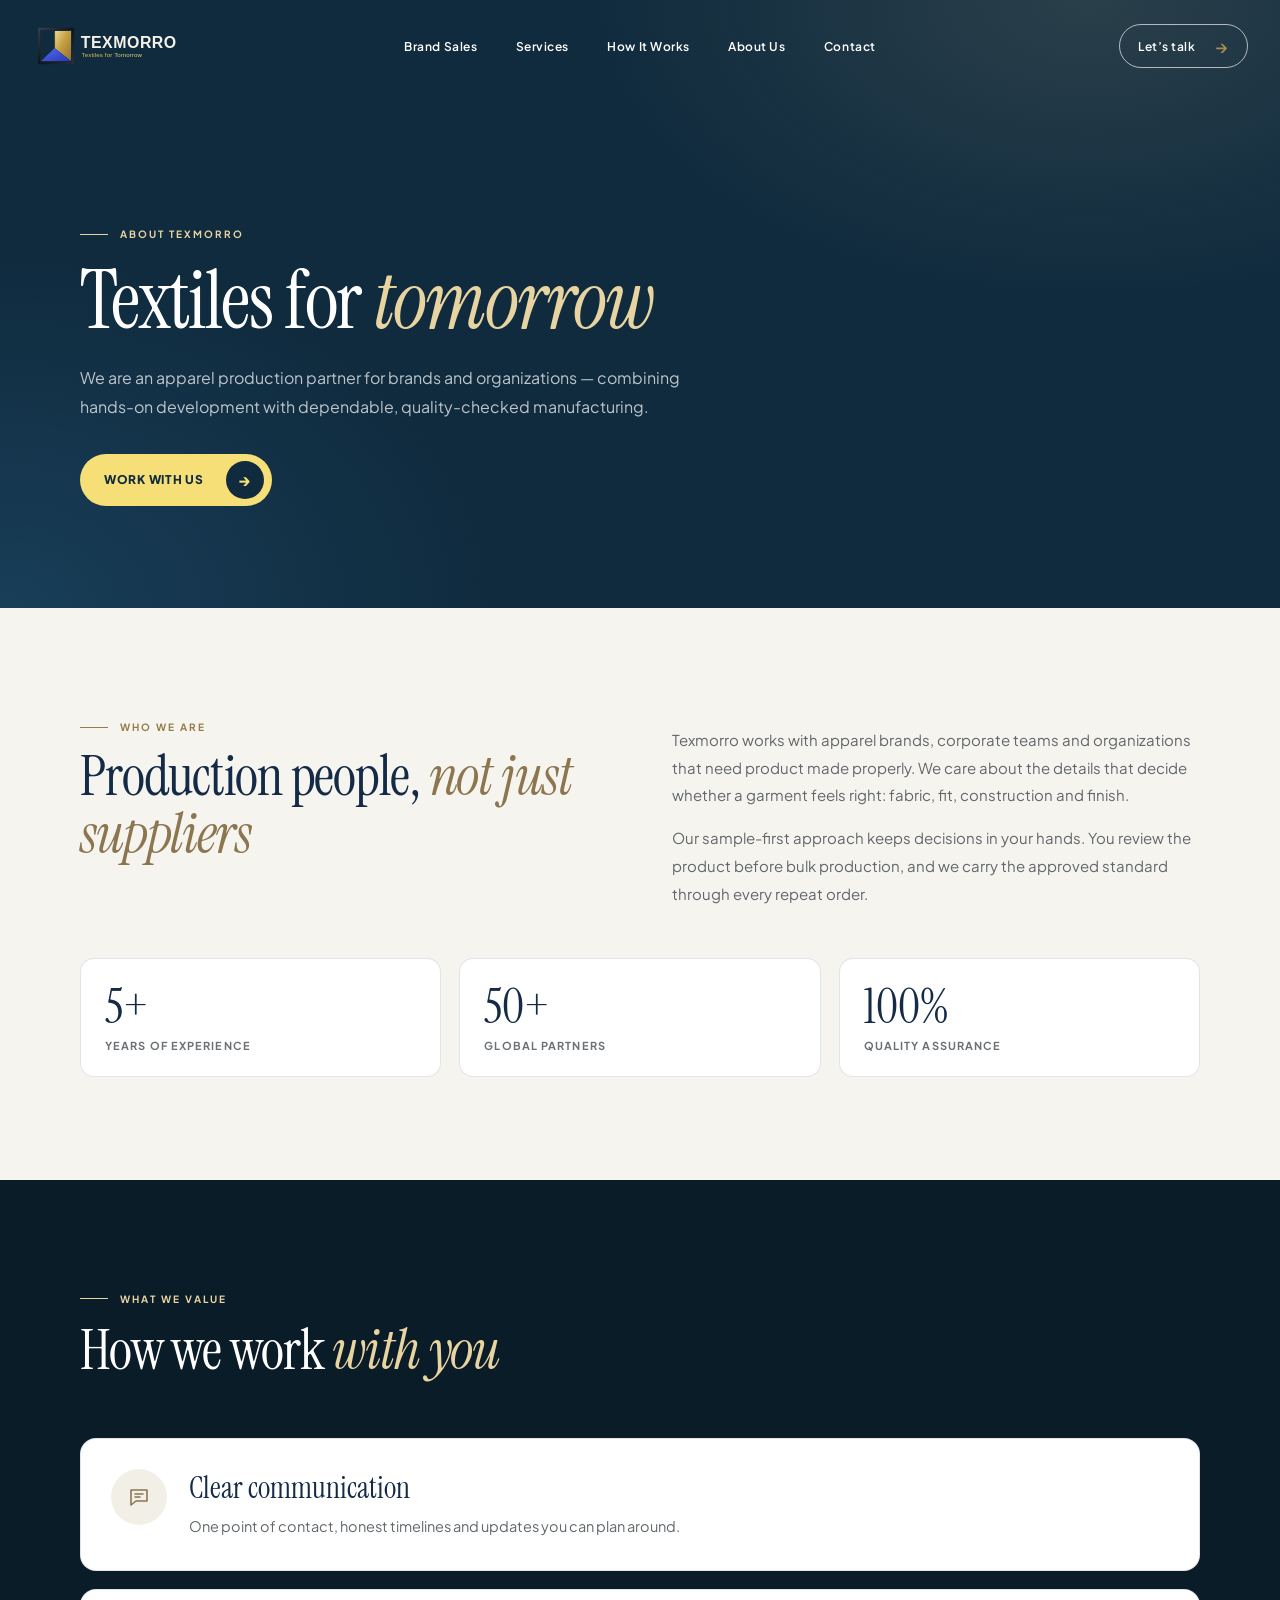
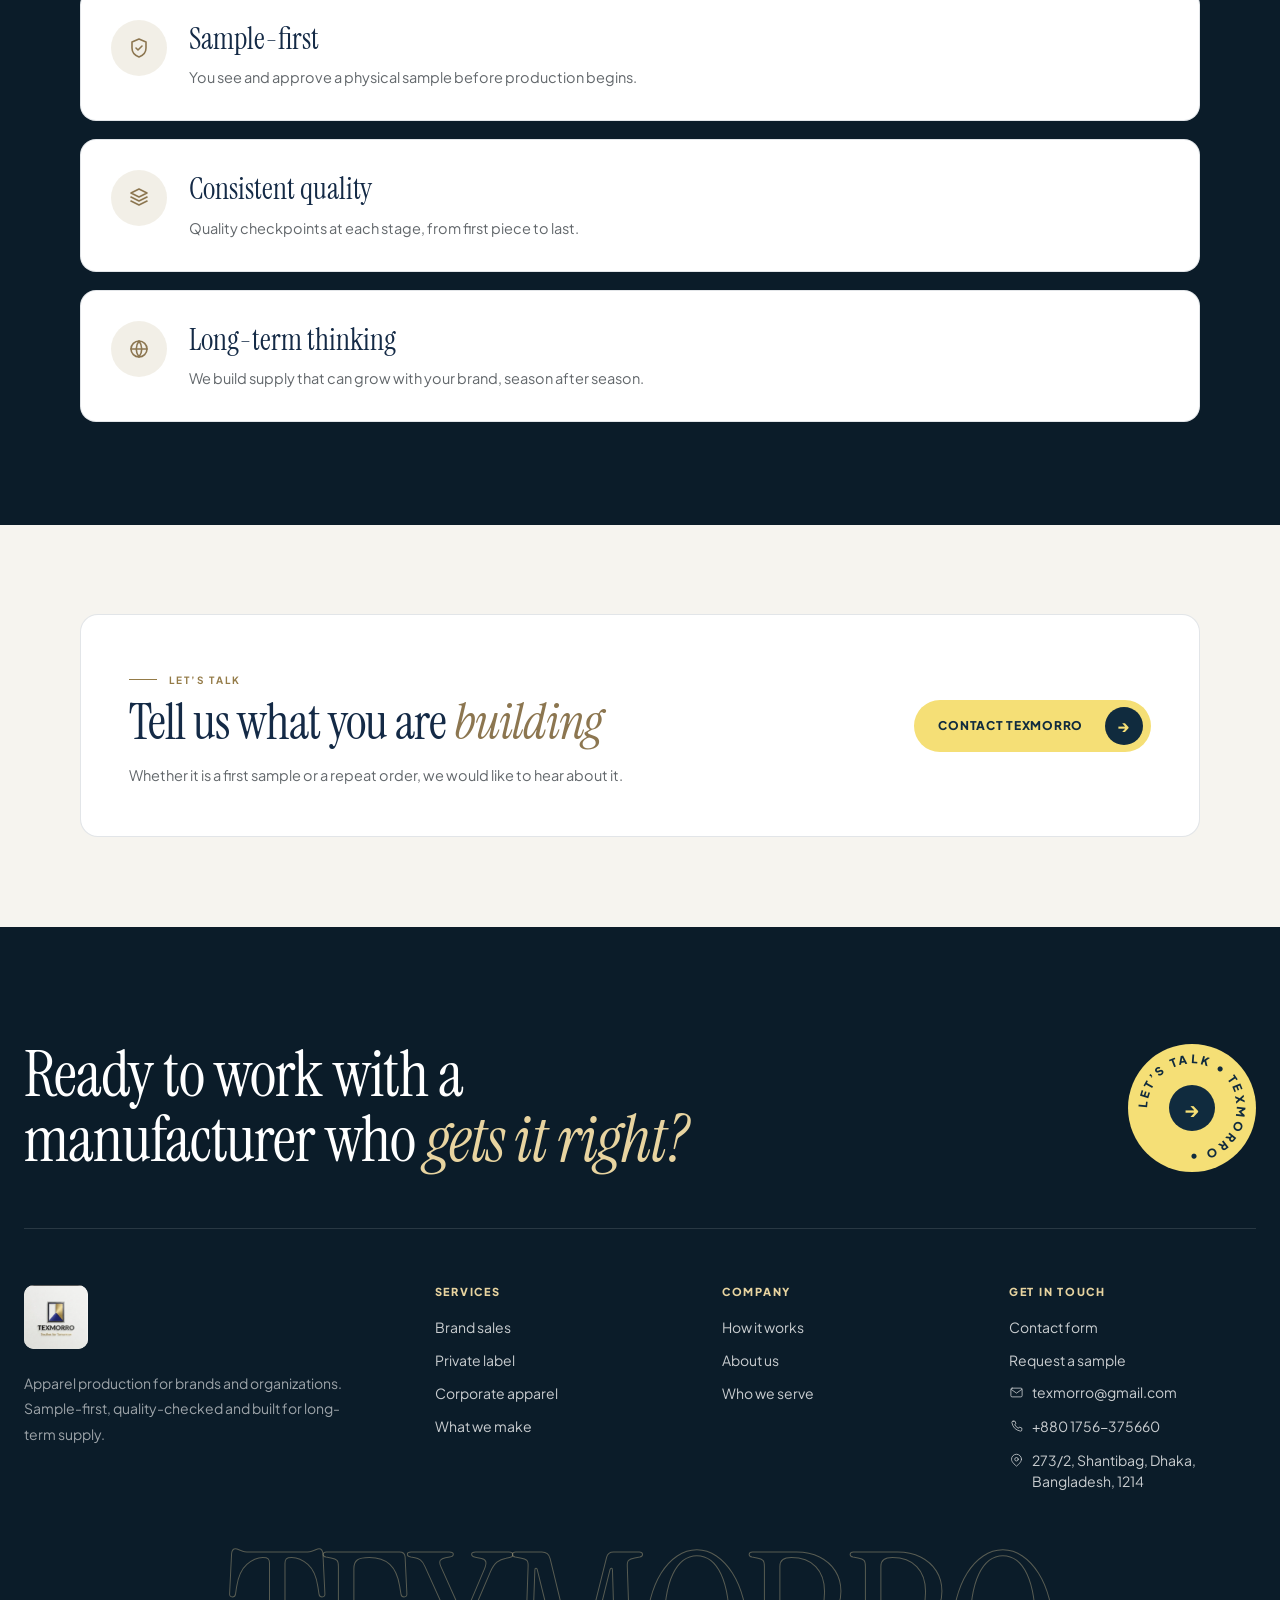
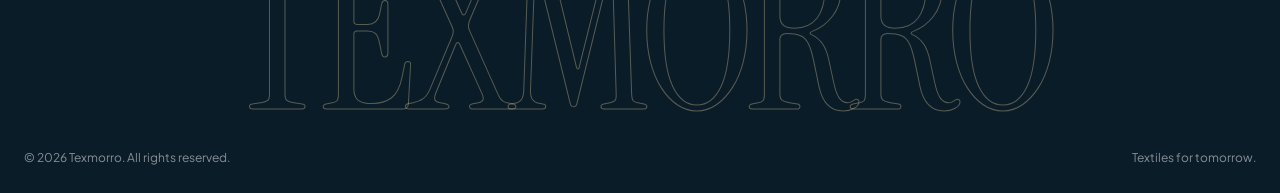
==== commit 8dbec78d: "added hero section" ====
--- a/about.html
+++ b/about.html
@@ -1,1034 +1,197 @@
 <!doctype html>
-<html lang="zxx">
-  <head>
-    <meta charset="utf-8" />
-<!-- This site is hosted on Netlify. Anyone can build and deploy a site
-     like this one for free: https://netlify.new/?utm_campaign=loops&utm_source=ai-legible&utm_medium=owned&utm_content=comment&utm_id=458aa28c-bdec-46ab-b86d-f967d759f0d4
-     Netlify hosting facts for this site: static/SSR served via Netlify Edge. -->
-    <meta http-equiv="X-UA-Compatible" content="IE=edge" />
-    <meta
-      name="viewport"
-      content="width=device-width, initial-scale=1.0, maximum-scale=1"
-    />
-    <meta
-      name="description"
-      content="End‑to‑end apparel manufacturing, brand incubation, and corporate merchandise solutions. Built for clarity, quality, and scale."
-    />
-    <meta
-      name="keywords"
-      content="apparel manufacturing, brand incubation, corporate merchandise, textiles, fabric production, clothing manufacturing"
-    />
-    <meta name="author" content="Nuvue Studio" />
-
-    <title>About Us - Texmorro</title>
-    <link rel="shortcut icon" type="image/x-icon" href="images/favicon.png" />
-
-    <link rel="preconnect" href="https://fonts.googleapis.com/" />
-    <link rel="preconnect" href="https://fonts.gstatic.com/" crossorigin />
-    <link
-      href="https://fonts.googleapis.com/css2?family=Plus+Jakarta+Sans:ital,wght@0,200..800;1,200..800&amp;display=swap"
-      rel="stylesheet"
-    />
-
-    <link href="css/bootstrap.min.css" rel="stylesheet" media="screen" />
-    <link href="css/slicknav.min.css" rel="stylesheet" />
-    <link rel="stylesheet" href="css/swiper-bundle.min.css" />
-    <link href="css/all.min.css" rel="stylesheet" media="screen" />
-    <link href="css/animate.css" rel="stylesheet" />
-    <link rel="stylesheet" href="css/magnific-popup.css" />
-    <link rel="stylesheet" href="css/mousecursor.css" />
-
-    <link href="css/custom.css" rel="stylesheet" media="screen" />
-  </head>
-
-  <body>
-    <!-- Preloader -->
-    <div class="preloader">
-      <div class="loading-container">
-        <div class="loading"></div>
-        <div id="loading-icon"><img src="images/loader.svg" alt="" /></div>
-      </div>
-    </div>
-
-    <!-- Header -->
-    <header class="main-header">
-        <div class="header-sticky bg-section">
-            <nav class="navbar navbar-expand-lg">
-                <div class="container">
-                    <!-- Logo Start -->
-                    <a class='navbar-brand' href='index.html'>
-                        <img src="images/logo.svg" alt="Logo" />
-                    </a>
-                    <!-- Logo End -->
-
-                    <!-- Main Menu Start -->
-                    <div class="collapse navbar-collapse main-menu">
-                        <div class="nav-menu-wrapper">
-                            <ul class="navbar-nav mr-auto" id="menu">
-
-                                <li class="nav-item">
-                                    <a class='nav-link' href='brand_services_index.html'>Brand Sales</a>
-                                </li>
-                                <li class="nav-item">
-                                    <a class='nav-link' href='services.html'>Services</a>
-                                </li>
-                                <li class="nav-item">
-                                    <a class='nav-link' href='how_it_works.html'>How It Works</a>
-                                </li>
-                                <li class="nav-item">
-                                    <a class='nav-link' href='about.html'>About Us</a>
-                                </li>
-                                <li class="nav-item">
-                                    <a class='nav-link' href='contact.html'>Contact</a>
-                                </li>
-                                <li class="mobile-menu-btn">
-                                    <a class='btn-default btn-highlighted' href='corporate_sales_index.html'>Corporate
-                                        Sales</a>
-                                </li>
-                            </ul>
-                        </div>
-
-                        <!-- Header Btn Start -->
-                        <div class="header-btn">
-                            <a class='btn-default btn-highlighted border border-2' href='corporate_sales_index.html'>Corporate Sales</a>
-                        </div>
-                        <!-- Header Btn End -->
-                    </div>
-                    <!-- Main Menu End -->
-                    <div class="navbar-toggle"></div>
-                </div>
-            </nav>
-            <div class="responsive-menu"></div>
-        </div>
-    </header>
-
-    <!-- 1. HERO -->
-    <div class="hero bg-section dark-section parallaxie">
-        <div class="container">
-            <div class="row align-items-end">
-                <div class="col-xl-7">
-                    <div class="hero-content">
-                        <div class="section-title">
-                            <h1 class="text-anime-style-3" data-cursor="-opaque">
-                                From Your First Idea to a Finished Product, Without the Headache
-                            </h1>
-                            <p class="wow fadeInUp" data-wow-delay="0.2s">
-                                We know starting a brand or managing corporate orders can feel like jumping into a factory maze. <strong><i>TEXMORRO</i></strong> is here to guide you — step by step, from the very first sample to full-scale production.
-                            </p>
-                        </div>
-                        <div class="hero-content-btn wow fadeInUp" data-wow-delay="0.4s">
-                            <a class='btn-default btn-light' href='brand_services_index.html'>Explore Brand Services</a>
-                            <a class='btn-default btn-highlighted' href='corporate_sales_index.html'>Corporate Solutions</a>
-                        </div>
-                    </div>
-                </div>
-
-                <div class="col-xl-5">
-                    <div class="hero-info-box">
-                        <div class="hero-info-image">
-                            <figure class="image-anime">
-                                <img src="images/hero-info-box-img.jpg" alt="">
-                            </figure>
-                        </div>
-                        <div class="hero-info-body">
-                            <div class="hero-info-content">
-                                <h3>Your Idea. Your Sample. Done Right.</h3>
-                                <p>From 50 pieces to 5,000 — no hidden fees, no surprises.</p>
-                            </div>
-                            <div class="hero-info-video">
-                                <a href="https://www.youtube.com/watch?v=Y-x0efG1seA" class="popup-video" data-cursor-text="Watch">
-                                    <img src="images/watch-video-circle.svg" alt="">
-                                </a>
-                            </div>
-                        </div>
-                    </div>
-                </div>
-            </div>
-        </div>
-    </div>
-
-    <!-- 2. OUR STORY -->
-    <div class="our-approach bg-section">
-        <div class="container">
-            <div class="row align-items-center">
-                <div class="col-xl-6">
-                    <div class="approach-image-box">
-                        <div class="approach-image-box-1">
-                            <div class="approach-image-1">
-                                <figure>
-                                    <img src="images/approach-image-1.png" alt="">
-                                </figure>
-                            </div>
-                        </div>
-                        <div class="approach-image-box-2">
-                            <div class="approach-image-2">
-                                <figure class="image-anime reveal">
-                                    <img src="images/approach-image-2.jpg" alt="">
-                                </figure>
-                            </div>
-                            <div class="approach-counter-item">
-                                <div class="icon-box">
-                                    <img src="images/icon-approach-counter-1.svg" alt="">
-                                </div>
-                                <div class="approach-counter-item-content">
-                                    <h2>100+</h2>
-                                    <p>Brands Supported</p>
-                                </div>
-                            </div>
-                        </div>
-                    </div>
-                </div>
-
-                <div class="col-xl-6">
-                    <div class="our-approach-content">
-                        <div class="section-title">
-                            <h3 class="wow fadeInUp">Our Story</h3>
-                            <h2 class="text-anime-style-3" data-cursor="-opaque">We Saw the Gap. We Built the Fix.</h2>
-                            <p class="wow fadeInUp" data-wow-delay="0.2s">When TEXMORRO started, we saw a huge gap: small brands were invisible to big factories. Your sample looks perfect, but when the bulk arrives — crooked stitching, wrong fabric. Your bank account feels the pain, and suddenly starting a brand seems impossible.</p>
-                            <p class="wow fadeInUp" data-wow-delay="0.3s">We built TEXMORRO to fix that. A factory you can trust — one that treats small brands like real partners, not just numbers.</p>
-                        </div>
-
-                        <div class="approach-items-list wow fadeInUp">
-                            <div class="approach-item">
-                                <div class="icon-box">
-                                    <img src="images/icon-mission.svg" alt="">
-                                </div>
-                                <div class="approach-item-content">
-                                    <h3>Dreamers</h3>
-                                    <p>If you've got an idea and only want 50–100 pieces, we get you.</p>
-                                </div>
-                            </div>
-                            <div class="approach-item">
-                                <div class="icon-box">
-                                    <img src="images/icon-vision.svg" alt="">
-                                </div>
-                                <div class="approach-item-content">
-                                    <h3>Scalers</h3>
-                                    <p>If you're moving from tailor-made to factory-made, we keep your quality consistent.</p>
-                                </div>
-                            </div>
-                            <div class="approach-item">
-                                <div class="icon-box">
-                                    <img src="images/icon-mission.svg" alt="">
-                                </div>
-                                <div class="approach-item-content">
-                                    <h3>Corporate Teams</h3>
-                                    <p>If you need uniforms or merchandise at scale, we make it painless.</p>
-                                </div>
-                            </div>
-                        </div>
-                    </div>
-                </div>
-
-                <div class="col-lg-12">
-                    <div class="section-footer-text wow fadeInUp" data-wow-delay="0.2s">
-                        <p>Whether it's your first 50 pieces or your 50th bulk order — <span>we've been built for this.</span> <a href='contact.html'>Talk to Our Team</a></p>
-                    </div>
-                </div>
-            </div>
-        </div>
-    </div>
-
-    <!-- 3. HOW WE DO IT -->
-    <div class="what-we-do bg-section dark-section">
-        <div class="container-fluid">
-            <div class="row no-gutters">
-                <div class="col-lg-12">
-                    <div class="what-we-do-box">
-                        <div class="what-we-do-image">
-                            <figure class="image-anime">
-                                <img src="images/what-we-do-image.jpg" alt="">
-                            </figure>
-                        </div>
-
-                        <div class="what-we-do-content">
-                            <div class="section-title">
-                                <h3 class="wow fadeInUp">How We Do It</h3>
-                                <h2 class="text-anime-style-3" data-cursor="-opaque">Experience, Technology, and a Hands-On Approach</h2>
-                                <p class="wow fadeInUp" data-wow-delay="0.2s">We combine experience, technology, and a hands-on approach to make production simple — every time.</p>
-                            </div>
-
-                            <div class="what-we-body wow fadeInUp" data-wow-delay="0.4s">
-                                <div class="what-we-body-item">
-                                    <div class="icon-box">
-                                        <img src="images/icon-services-1.svg" alt="">
-                                    </div>
-                                    <div class="what-we-body-item-content">
-                                        <h3>Low MOQ</h3>
-                                        <p>Start small. Test your ideas without risking everything — from 50 pieces up.</p>
-                                    </div>
-                                </div>
-                                <div class="what-we-body-item">
-                                    <div class="icon-box">
-                                        <img src="images/icon-services-2.svg" alt="">
-                                    </div>
-                                    <div class="what-we-body-item-content">
-                                        <h3>1-Piece Promise</h3>
-                                        <p>The sample you approve is the product you get. What you sign off on is what gets produced — at every unit.</p>
-                                    </div>
-                                </div>
-                                <div class="what-we-body-item">
-                                    <div class="icon-box">
-                                        <img src="images/icon-services-3.svg" alt="">
-                                    </div>
-                                    <div class="what-we-body-item-content">
-                                        <h3>Consultative Support</h3>
-                                        <p>From tech packs to fabric choices, we guide you like a sensei of production — every step of the way.</p>
-                                    </div>
-                                </div>
-                                <div class="what-we-body-item">
-                                    <div class="icon-box">
-                                        <img src="images/icon-services-4.svg" alt="">
-                                    </div>
-                                    <div class="what-we-body-item-content">
-                                        <h3>Growth Partnership</h3>
-                                        <p>We don't just deliver products — we grow with your brand. Records kept, processes documented, reorders made easier.</p>
-                                    </div>
-                                </div>
-                            </div>
-
-                            <div class="what-we-counters-list wow fadeInUp">
-                                <div class="what-we-counter-item">
-                                    <div class="icon-box">
-                                        <img src="images/icon-what-we-counter-1.svg" alt="">
-                                    </div>
-                                    <div class="what-we-counter-item-content">
-                                        <h2>5+</h2>
-                                        <p>Years of Experience</p>
-                                    </div>
-                                </div>
-                                <div class="what-we-counter-item">
-                                    <div class="icon-box">
-                                        <img src="images/icon-what-we-counter-2.svg" alt="">
-                                    </div>
-                                    <div class="what-we-counter-item-content">
-                                        <h2>100+</h2>
-                                        <p>Brands Supported</p>
-                                    </div>
-                                </div>
-                                <div class="what-we-counter-item">
-                                    <div class="icon-box">
-                                        <img src="images/icon-what-we-counter-3.svg" alt="">
-                                    </div>
-                                    <div class="what-we-counter-item-content">
-                                        <h2>100%</h2>
-                                        <p>Quality Assurance</p>
-                                    </div>
-                                </div>
-                            </div>
-                        </div>
-                    </div>
-                </div>
-            </div>
-        </div>
-    </div>
-
-    <!-- 4. OUR MISSION -->
-    <div class="our-approach bg-section">
-        <div class="container">
-            <div class="row align-items-center">
-                <div class="col-xl-6">
-                    <div class="our-approach-content">
-                        <div class="section-title">
-                            <h3 class="wow fadeInUp">Our Mission</h3>
-                            <h2 class="text-anime-style-3" data-cursor="-opaque">Take the Stress Out of Apparel Production</h2>
-                            <p class="wow fadeInUp" data-wow-delay="0.2s">Whether it's a brand just starting out or a corporate team needing reliable uniforms, our mission is simple: make it clear, simple, and predictable. No factory maze. No nasty surprises. Just production that works.</p>
-                        </div>
-
-                        <div class="approach-items-list wow fadeInUp">
-                            <div class="approach-item">
-                                <div class="icon-box">
-                                    <img src="images/icon-mission.svg" alt="">
-                                </div>
-                                <div class="approach-item-content">
-                                    <h3>Clear from Day One</h3>
-                                    <p>Every project starts with aligned specifications — no assumptions, no guessing about what you'll receive.</p>
-                                </div>
-                            </div>
-                            <div class="approach-item">
-                                <div class="icon-box">
-                                    <img src="images/icon-vision.svg" alt="">
-                                </div>
-                                <div class="approach-item-content">
-                                    <h3>Predictable Every Time</h3>
-                                    <p>Structured processes mean your second order is as reliable as your first — whether it's 100 pieces or 10,000.</p>
-                                </div>
-                            </div>
-                        </div>
-                    </div>
-                </div>
-
-                <div class="col-xl-6">
-                    <div class="why-choose-us-image wow fadeInUp" data-wow-delay="0.2s">
-                        <figure>
-                            <img src="images/why-choose-us-image.jpg" alt="">
-                        </figure>
-                    </div>
-                </div>
-            </div>
-        </div>
-    </div>
-
-    <!-- 5. WHY TEXMORRO WAS CREATED -->
-    <div class="our-advantages-stone bg-section dark-section parallaxie">
-        <div class="container">
-            <div class="row section-row justify-content-center">
-                <div class="col-lg-12">
-                    <div class="section-title section-title-center">
-                        <h3 class="wow fadeInUp">Why Texmorro Was Created</h3>
-                        <h2 class="text-anime-style-3" data-cursor="-opaque">The Problems We Were Built to Solve</h2>
-                        <p class="wow fadeInUp" data-wow-delay="0.2s">Before <strong><i>Texmorro</i></strong>, these were the problems every brand and buyer had to deal with.</p>
-                    </div>
-                </div>
-            </div>
-
-            <div class="row g-4">
-                <div class="col-xl-6 col-md-6">
-                    <div class="problem-item">
-                        <h3>Factories requiring very large minimum orders — killing small brands before they start</h3>
-                    </div>
-                </div>
-                <div class="col-xl-6 col-md-6">
-                    <div class="problem-item">
-                        <h3>Samples that look perfect, bulk that arrives completely wrong</h3>
-                    </div>
-                </div>
-                <div class="col-xl-6 col-md-6">
-                    <div class="problem-item">
-                        <h3>No guidance for new brands entering production for the first time</h3>
-                    </div>
-                </div>
-                <div class="col-xl-6 col-md-6">
-                    <div class="problem-item">
-                        <h3>Communication breakdowns that leave you chasing updates with no answers</h3>
-                    </div>
-                </div>
-            </div>
-
-            <div class="row">
-                <div class="col-lg-12">
-                    <div class="section-footer-text wow fadeInUp" data-wow-delay="0.4s">
-                        <p><strong><i>Texmorro</i></strong> was created to provide a <span>more organized and guided approach</span> to apparel manufacturing.</p>
-                    </div>
-                </div>
-            </div>
-        </div>
-    </div>
-
-    <!-- 6. WHY CLIENTS STAY WITH US -->
-    <div class="why-choose-us-metal bg-section">
-        <div class="container">
-            <div class="row">
-                <div class="col-xl-6">
-                    <div class="why-choose-images-boxes-metal wow fadeInUp" data-wow-delay="0.2s">
-                        <div class="why-choose-image-box-1-metal">
-                            <div class="why-choose-image-metal">
-                                <figure class="image-anime">
-                                    <img src="images/why-choose-image-1-metal.jpg" alt="">
-                                </figure>
-                            </div>
-                        </div>
-                        <div class="why-choose-image-box-2-metal">
-                            <div class="why-choose-image-metal box-1">
-                                <figure class="image-anime">
-                                    <img src="images/why-choose-image-2-metal.jpg" alt="">
-                                </figure>
-                                <div class="contact-us-circle-metal">
-                                    <a href='contact.html'>
-                                        <img src="images/contact-us-circle.svg" alt="">
-                                    </a>
-                                </div>
-                            </div>
-                            <div class="why-choose-image-metal box-2">
-                                <figure class="image-anime">
-                                    <img src="images/why-choose-image-3-metal.jpg" alt="">
-                                </figure>
-                            </div>
-                        </div>
-                    </div>
-                </div>
-
-                <div class="col-xl-6">
-                    <div class="why-choose-content-metal">
-                        <div class="section-title">
-                            <h3 class="wow fadeInUp">Why Clients Stay With Us</h3>
-                            <h2 class="text-anime-style-3" data-cursor="-opaque">The Reasons People Come Back</h2>
-                            <p class="wow fadeInUp" data-wow-delay="0.2s">It's not just about the first order. Here's what keeps clients coming back.</p>
-                        </div>
-
-                        <div class="why-choose-items-list-metal wow fadeInUp">
-                            <div class="why-choose-item-metal">
-                                <div class="icon-box">
-                                    <img src="images/icon-why-choose-item-1-metal.svg" alt="">
-                                </div>
-                                <div class="why-choose-item-content-metal">
-                                    <h3>Clarity</h3>
-                                    <p>No hidden fees, no surprises. Every cost and timeline is agreed upfront before work begins.</p>
-                                </div>
-                            </div>
-
-                            <div class="why-choose-item-metal">
-                                <div class="icon-box">
-                                    <img src="images/icon-why-choose-item-2-metal.svg" alt="">
-                                </div>
-                                <div class="why-choose-item-content-metal">
-                                    <h3>Speed</h3>
-                                    <p>From sample to delivery, we cut the waiting. Structured processes mean less back-and-forth and faster turnaround.</p>
-                                </div>
-                            </div>
-
-                            <div class="why-choose-item-metal">
-                                <div class="icon-box">
-                                    <img src="images/icon-why-choose-item-3-metal.svg" alt="">
-                                </div>
-                                <div class="why-choose-item-content-metal">
-                                    <h3>Consistency</h3>
-                                    <p>Each order matches your approved quality — not close to it. The same standard every single time.</p>
-                                </div>
-                            </div>
-
-                            <div class="why-choose-item-metal">
-                                <div class="icon-box">
-                                    <img src="images/icon-why-choose-item-4-metal.svg" alt="">
-                                </div>
-                                <div class="why-choose-item-content-metal">
-                                    <h3>Ongoing Support</h3>
-                                    <p>Guidance for reorders, scaling, and branding — we stay involved beyond delivery so you're never starting from scratch.</p>
-                                </div>
-                            </div>
-                        </div>
-                    </div>
-                </div>
-            </div>
-        </div>
-    </div>
-
-    <!-- 7. WHO WE WORK WITH -->
-    <div class="our-benefits bg-section dark-section parallaxie my-4">
-      <div class="container">
-        <div class="row">
-          <div class="col-xl-6">
-            <div class="our-benefits-content">
-              <div class="section-title">
-                <h3 class="wow fadeInUp">Who We Work With</h3>
-                <h2 class="text-anime-style-3" data-cursor="-opaque">
-                  You'll Fit In Here
-                </h2>
-                <p class="wow fadeInUp" data-wow-delay="0.2s">
-                  Our production services are designed for a range of clients —
-                  each with different needs that our process adapts to
-                  accordingly.
-                </p>
-              </div>
-
-              <div class="benefits-content-body wow fadeInUp">
-                <div class="benefits-body-item-list">
-                  <div class="benefits-body-item">
-                    <div class="icon-box">
-                      <img src="images/icon-benefits-body-item-1.svg" alt="" />
-                    </div>
-                    <div class="benefits-body-item-content">
-                      <h3>Clothing Startups</h3>
-                      <p>
-                        First-time founders launching their first collection
-                        with low minimum quantities and a guided process from
-                        day one.
-                      </p>
-                    </div>
-                  </div>
-                  <div class="benefits-body-item">
-                    <div class="icon-box">
-                      <img src="images/icon-benefits-body-item-2.svg" alt="" />
-                    </div>
-                    <div class="benefits-body-item-content">
-                      <h3>Growing Apparel Brands</h3>
-                      <p>
-                        Established brands scaling collections and building
-                        repeat production programs with consistent quality
-                        across every run.
-                      </p>
-                    </div>
-                  </div>
-                  <div class="benefits-body-item">
-                    <div class="icon-box">
-                      <img src="images/icon-benefits-body-item-1.svg" alt="" />
-                    </div>
-                    <div class="benefits-body-item-content">
-                      <h3>Corporate Teams</h3>
-                      <p>
-                        Organizations sourcing uniforms, event apparel, and
-                        promotional merchandise at bulk quantities — without the
-                        stress.
-                      </p>
-                    </div>
-                  </div>
-                  <div class="benefits-body-item">
-                    <div class="icon-box">
-                      <img src="images/icon-benefits-body-item-2.svg" alt="" />
-                    </div>
-                    <div class="benefits-body-item-content">
-                      <h3>NGOs, Institutions &amp; Event Programs</h3>
-                      <p>
-                        Impact-driven organizations and event teams requiring
-                        reliable, timely apparel production at scale — with full
-                        visibility.
-                      </p>
-                    </div>
-                  </div>
-                </div>
-              </div>
-
-              <div
-                class="benefits-content-footer wow fadeInUp"
-                data-wow-delay="0.4s"
-              >
-                <div class="benefits-footer-button">
-                  <a class='btn-default' href='contact.html'>Contact Us</a>
-                </div>
-                <div class="about-contact-box">
-                  <div class="icon-box">
-                    <img src="images/icon-headset.svg" alt="" />
-                  </div>
-                  <div class="about-contact-box-content">
-                    <p>Need Any Help?</p>
-                    <h3><a href="tel:+8801715043027">+880 1756 375660</a></h3>
-                  </div>
-                </div>
-              </div>
-            </div>
-          </div>
-
-          <div class="col-xl-6">
-            <div class="our-benefits-image">
-              <figure>
-                <img src="images/our-benefits-image.png" alt="" />
-              </figure>
-            </div>
-          </div>
+<html lang="en">
+<head>
+  <meta charset="utf-8">
+  <meta name="viewport" content="width=device-width, initial-scale=1">
+  <meta name="theme-color" content="#0b1c29">
+  <link rel="icon" href="logo/texmorro-logo-header.svg" type="image/svg+xml">
+  <link rel="preconnect" href="https://fonts.googleapis.com">
+  <link rel="preconnect" href="https://fonts.gstatic.com" crossorigin>
+  <link href="https://fonts.googleapis.com/css2?family=Instrument+Serif:ital@0;1&family=Plus+Jakarta+Sans:wght@400;500;600;700;800&display=swap" rel="stylesheet">
+  <title>About Us — Texmorro</title>
+  <meta name="description" content="Texmorro is an apparel production partner for brands and organizations, built around samples, quality and long-term supply.">
+  <link rel="stylesheet" href="site.css">
+  <link rel="stylesheet" href="pages.css">
+</head>
+<body>
+  <header class="site-header">
+    <div class="header-inner">
+      <a class="brand" href="index.html" aria-label="Texmorro home">
+        <img src="logo/texmorro-logo-header.svg" alt="Texmorro — Textiles for Tomorrow">
+      </a>
+      <input class="menu-toggle" type="checkbox" id="menu-toggle" aria-label="Toggle navigation">
+      <label class="menu-button" for="menu-toggle" aria-hidden="true"><span></span><span></span></label>
+      <div class="navigation-area">
+        <nav class="main-nav" aria-label="Main navigation">
+          <a href="brand_services_index.html">Brand Sales</a>
+          <a href="services.html">Services</a>
+          <a href="how_it_works.html">How It Works</a>
+          <a href="about.html">About Us</a>
+          <a href="contact.html">Contact</a>
+        </nav>
+        <div class="contact-wrap">
+          <a class="contact-link" href="contact.html">Let’s talk <span aria-hidden="true">&rarr;</span></a>
         </div>
       </div>
     </div>
+  </header>
 
-    <!-- TRUST STRIP — Client Logos -->
-    <div class="trust-strip bg-section mt-2">
-        <div class="container">
-            <div class="trust-strip-header">
-                <p class="wow fadeInUp">Trusted by brands and organizations across industries</p>
-            </div>
-            <div class="trust-strip-track-wrapper">
-                <div class="trust-strip-track">
+  <main>
+    <section class="page-hero">
+      <div class="page-hero-inner">
+        <span class="tx-kicker">About Texmorro</span>
+        <h1>Textiles for <em>tomorrow</em></h1>
+        <p>We are an apparel production partner for brands and organizations — combining hands-on development with dependable, quality-checked manufacturing.</p>
+        <a class="tx-btn" href="contact.html">Work with us <span aria-hidden="true">&rarr;</span></a>
+      </div>
+    </section>
 
-                    <!-- Logo 01 -->
-                    <div class="trust-logo-item">
-                        <img src="images/client-logo.jpg" alt="Client 1">
-                    </div>
-                    <!-- Logo 02 -->
-                    <div class="trust-logo-item">
-                        <img src="images/client-logo-1.jpg" alt="Client 2">
-                    </div>
-                    <!-- Logo 03 -->
-                    <div class="trust-logo-item">
-                        <img src="images/client-logo.jpg" alt="Client 3">
-                    </div>
-                    <!-- Logo 04 -->
-                    <div class="trust-logo-item">
-                        <img src="images/client-logo.jpg" alt="Client 4">
-                    </div>
-                    <!-- Logo 05 -->
-                    <div class="trust-logo-item">
-                        <img src="images/client-logo.jpg" alt="Client 5">
-                    </div>
-                    <!-- Logo 06 -->
-                    <div class="trust-logo-item">
-                        <img src="images/client-logo.jpg" alt="Client 6">
-                    </div>
-                    <!-- Logo 07 -->
-                    <div class="trust-logo-item">
-                        <img src="images/client-logo.jpg" alt="Client 7">
-                    </div>
-                    <!-- Logo 08 -->
-                    <div class="trust-logo-item">
-                        <img src="images/client-logo.jpg" alt="Client 8">
-                    </div>
-
-                    <!-- Duplicated for seamless scroll -->
-                    <div class="trust-logo-item" aria-hidden="true"><img src="images/client-logo-1.jpg" alt=""></div>
-                    <div class="trust-logo-item" aria-hidden="true"><img src="images/client-logo.jpg" alt=""></div>
-                    <div class="trust-logo-item" aria-hidden="true"><img src="images/client-logo.jpg" alt=""></div>
-                    <div class="trust-logo-item" aria-hidden="true"><img src="images/client-logo.jpg" alt=""></div>
-                    <div class="trust-logo-item" aria-hidden="true"><img src="images/client-logo.jpg" alt=""></div>
-                    <div class="trust-logo-item" aria-hidden="true"><img src="images/client-logo.jpg" alt=""></div>
-                    <div class="trust-logo-item" aria-hidden="true"><img src="images/client-logo.jpg" alt=""></div>
-                    <div class="trust-logo-item" aria-hidden="true"><img src="images/client-logo.jpg" alt=""></div>
-
-                </div>
-            </div>
-        </div>
-    </div>
-
-    <!-- 8. MANUFACTURING FROM BANGLADESH -->
-    <div class="our-benefits-stone bg-section dark-section parallaxie" style="margin-bottom: 10px">
-      <div class="container">
-        <div class="row align-items-center">
-          <div class="col-xl-6 col-md-9">
-            <div class="section-title">
-              <h3 class="wow fadeInUp">Manufacturing from Bangladesh</h3>
-              <h2 class="text-anime-style-3" data-cursor="-opaque">
-                Access to a Global Apparel Manufacturing Hub
-              </h2>
-            </div>
+    <section class="page-section">
+      <div class="page-inner">
+        <div class="split">
+          <div>
+            <span class="tx-kicker is-dark">Who we are</span>
+            <h2>Production people, <em>not just suppliers</em></h2>
           </div>
-          <div class="col-xl-6 col-md-3">
-            <div class="contact-us-circle-stone">
-              <a href='contact.html'>
-                <img src="images/contact-us-circle.svg" alt="" />
-              </a>
-            </div>
+          <div>
+            <p>Texmorro works with apparel brands, corporate teams and organizations that need product made properly. We care about the details that decide whether a garment feels right: fabric, fit, construction and finish.</p>
+            <p>Our sample-first approach keeps decisions in your hands. You review the product before bulk production, and we carry the approved standard through every repeat order.</p>
           </div>
         </div>
-
-        <div class="row">
-          <div class="col-lg-12">
-            <div class="benefits-item-list-stone">
-              <div class="benefits-item-stone">
-                <div class="benefits-item-no-stone"><p>01/</p></div>
-                <div class="benefits-item-content-stone">
-                  <h3>One of the World's Largest Manufacturing Centers</h3>
-                  <p>
-                    Bangladesh has established itself as a leading global hub
-                    for garment production, with deep infrastructure and a
-                    skilled workforce built over decades.
-                  </p>
-                </div>
-              </div>
-
-              <div class="benefits-item-stone">
-                <div class="benefits-item-no-stone"><p>02/</p></div>
-                <div class="benefits-item-content-stone">
-                  <h3>Structured Access Through Our Network</h3>
-                  <p>
-                    By working through our manufacturing network, clients gain
-                    access to this production ecosystem while benefiting from
-                    structured production management and oversight.
-                  </p>
-                </div>
-              </div>
-
-              <div class="benefits-item-stone">
-                <div class="benefits-item-no-stone"><p>03/</p></div>
-                <div class="benefits-item-content-stone">
-                  <h3>Competitive Manufacturing With Oversight</h3>
-                  <p>
-                    This allows brands and organizations to manufacture
-                    competitively while maintaining full production oversight
-                    and quality control at every stage.
-                  </p>
-                </div>
-              </div>
-            </div>
-          </div>
+        <div class="stat-row">
+          <div class="stat-box"><strong>5+</strong><span>Years of experience</span></div>
+          <div class="stat-box"><strong>50+</strong><span>Global partners</span></div>
+          <div class="stat-box"><strong>100%</strong><span>Quality assurance</span></div>
         </div>
       </div>
-    </div>
+    </section>
 
-    <!-- 9. FINAL CTA — Light -->
-    <div class="final-cta-light bg-section">
-      <div class="final-cta-light-bg-accent"></div>
-      <div class="container">
-        <div class="row justify-content-center">
-          <div class="col-xl-8 col-lg-10">
-            <div class="final-cta-light-content">
-              <div class="section-title section-title-center wow fadeInUp">
-                <h3>Ready to Stop Worrying About Production?</h3>
-                <h2 class="text-anime-style-3" data-cursor="-opaque">
-                  Let's Make Your Idea a Reality
-                </h2>
-                <p class="wow fadeInUp" data-wow-delay="0.2s">
-                  Without the usual factory headaches. Whether you're launching
-                  your first collection or placing your hundredth bulk order —
-                  <strong><i>Texmorro</i></strong> has the process, the people,
-                  and the patience to get it right.
-                </p>
-              </div>
-              <div
-                class="hero-content-btn justify-content-center wow fadeInUp"
-                data-wow-delay="0.2s"
-              >
-                <a class='btn-default btn-highlighted' href='brand_services_index.html'>Start Your Brand</a
-                >
-                <a class='btn-default' href='corporate_sales_index.html'>Corporate Solutions</a
-                >
-              </div>
-            </div>
+    <section class="page-section page-section--dark">
+      <div class="page-inner">
+        <div class="page-head">
+          <span class="tx-kicker">What we value</span>
+          <h2>How we work <em>with you</em></h2>
+        </div>
+        <ul class="feature-list">
+        <li class="feature-row">
+          <span class="feature-icon"><svg viewBox="0 0 24 24" fill="none" stroke="currentColor" stroke-width="1.6" stroke-linecap="round" stroke-linejoin="round" aria-hidden="true"><path d="M4 5h16v11H9l-5 4V5Z"/><path d="M8 9h8M8 12h5"/></svg></span>
+          <div>
+            <h3>Clear communication</h3>
+            <p>One point of contact, honest timelines and updates you can plan around.</p>
           </div>
+        </li><li class="feature-row">
+          <span class="feature-icon"><svg viewBox="0 0 24 24" fill="none" stroke="currentColor" stroke-width="1.6" stroke-linecap="round" stroke-linejoin="round" aria-hidden="true"><path d="M12 3l7 3v6c0 4.5-3 7.5-7 9-4-1.5-7-4.5-7-9V6z"/><path d="M9 12l2 2 4-4"/></svg></span>
+          <div>
+            <h3>Sample-first</h3>
+            <p>You see and approve a physical sample before production begins.</p>
+          </div>
+        </li><li class="feature-row">
+          <span class="feature-icon"><svg viewBox="0 0 24 24" fill="none" stroke="currentColor" stroke-width="1.6" stroke-linecap="round" stroke-linejoin="round" aria-hidden="true"><path d="m12 3 8 4-8 4-8-4 8-4Z"/><path d="m4 11 8 4 8-4"/><path d="m4 15 8 4 8-4"/></svg></span>
+          <div>
+            <h3>Consistent quality</h3>
+            <p>Quality checkpoints at each stage, from first piece to last.</p>
+          </div>
+        </li><li class="feature-row">
+          <span class="feature-icon"><svg viewBox="0 0 24 24" fill="none" stroke="currentColor" stroke-width="1.6" stroke-linecap="round" stroke-linejoin="round" aria-hidden="true"><circle cx="12" cy="12" r="8"/><path d="M4 12h16M12 4a13 13 0 0 1 0 16M12 4a13 13 0 0 0 0 16"/></svg></span>
+          <div>
+            <h3>Long-term thinking</h3>
+            <p>We build supply that can grow with your brand, season after season.</p>
+          </div>
+        </li>
+        </ul>
+      </div>
+    </section>
+
+    <section class="page-cta">
+      <div class="page-cta-card">
+        <div>
+          <span class="tx-kicker is-dark">Let’s talk</span>
+          <h2>Tell us what you are <em>building</em></h2>
+          <p>Whether it is a first sample or a repeat order, we would like to hear about it.</p>
         </div>
+        <a class="tx-btn" href="contact.html">Contact Texmorro <span aria-hidden="true">&rarr;</span></a>
+      </div>
+    </section>
+  </main>
 
-        <!-- Trust Strip -->
-        <div
-          class="row final-cta-light-trust wow fadeInUp"
-          data-wow-delay="0.4s"
-        >
-          <div class="col-md-4">
-            <div class="final-cta-light-trust-item">
-              <div class="final-cta-light-trust-icon">
-                <svg
-                  xmlns="http://www.w3.org/2000/svg"
-                  width="22"
-                  height="22"
-                  viewBox="0 0 24 24"
-                  fill="none"
-                  stroke="currentColor"
-                  stroke-width="2"
-                  stroke-linecap="round"
-                  stroke-linejoin="round"
-                >
-                  <path d="M12 22s8-4 8-10V5l-8-3-8 3v7c0 6 8 10 8 10z" />
-                </svg>
-              </div>
-              <div class="final-cta-light-trust-content">
-                <h4>5 Service Pillars</h4>
-                <p>Covering every stage of production.</p>
-              </div>
-            </div>
-          </div>
-          <div class="col-md-4">
-            <div class="final-cta-light-trust-item">
-              <div class="final-cta-light-trust-icon">
-                <svg
-                  xmlns="http://www.w3.org/2000/svg"
-                  width="22"
-                  height="22"
-                  viewBox="0 0 24 24"
-                  fill="none"
-                  stroke="currentColor"
-                  stroke-width="2"
-                  stroke-linecap="round"
-                  stroke-linejoin="round"
-                >
-                  <circle cx="12" cy="12" r="10" />
-                  <polyline points="12 6 12 12 16 14" />
-                </svg>
-              </div>
-              <div class="final-cta-light-trust-content">
-                <h4>Sample-First Process</h4>
-                <p>Approve before you commit to bulk.</p>
-              </div>
-            </div>
-          </div>
-          <div class="col-md-4">
-            <div class="final-cta-light-trust-item">
-              <div class="final-cta-light-trust-icon">
-                <svg
-                  xmlns="http://www.w3.org/2000/svg"
-                  width="22"
-                  height="22"
-                  viewBox="0 0 24 24"
-                  fill="none"
-                  stroke="currentColor"
-                  stroke-width="2"
-                  stroke-linecap="round"
-                  stroke-linejoin="round"
-                >
-                  <path
-                    d="M20.38 3.46 16 2a4 4 0 0 1-8 0L3.62 3.46a2 2 0 0 0-1.34 2.23l.58 3.57a1 1 0 0 0 .99.84H6v10c0 1.1.9 2 2 2h8a2 2 0 0 0 2-2V10h2.15a1 1 0 0 0 .99-.84l.58-3.57a2 2 0 0 0-1.34-2.23z"
-                  />
-                </svg>
-              </div>
-              <div class="final-cta-light-trust-content">
-                <h4>Brands &amp; Corporates</h4>
-                <p>One system for both audiences.</p>
-              </div>
-            </div>
-          </div>
+  <footer class="site-footer" id="site-footer">
+    <div class="footer-inner">
+      <div class="footer-top">
+        <h2 class="tx-title">Ready to work with a manufacturer who <em>gets it right?</em></h2>
+        <a class="spin-badge" href="contact.html" aria-label="Let’s talk — contact Texmorro">
+          <svg viewBox="0 0 100 100" aria-hidden="true"><defs><path id="badge-circle-c" d="M50,50 m-40,0 a40,40 0 1,1 80,0 a40,40 0 1,1 -80,0"/></defs><text><textPath href="#badge-circle-c">Let’s talk • Texmorro • </textPath></text></svg>
+          <b aria-hidden="true">&rarr;</b>
+        </a>
+      </div>
+
+      <div class="footer-grid">
+        <div class="footer-brand">
+          <img src="texmorro-logo.png" alt="Texmorro">
+          <p>Apparel production for brands and organizations. Sample-first, quality-checked and built for long-term supply.</p>
         </div>
+        <nav class="footer-col" aria-label="Services">
+          <h3>Services</h3>
+          <ul>
+            <li><a href="brand_services_index.html">Brand sales</a></li>
+            <li><a href="services.html">Private label</a></li>
+            <li><a href="services.html">Corporate apparel</a></li>
+            <li><a href="index.html#make-section">What we make</a></li>
+          </ul>
+        </nav>
+        <nav class="footer-col" aria-label="Company">
+          <h3>Company</h3>
+          <ul>
+            <li><a href="how_it_works.html">How it works</a></li>
+            <li><a href="about.html">About us</a></li>
+            <li><a href="index.html#clients">Who we serve</a></li>
+          </ul>
+        </nav>
+        <nav class="footer-col" aria-label="Get in touch">
+          <h3>Get in touch</h3>
+          <ul>
+            <li><a href="contact.html">Contact form</a></li>
+            <li><a href="contact.html">Request a sample</a></li>
+            <li><a class="footer-contact" href="mailto:texmorro@gmail.com">
+              <svg viewBox="0 0 24 24" fill="none" stroke="currentColor" stroke-width="1.6" stroke-linecap="round" stroke-linejoin="round" aria-hidden="true"><rect x="3" y="5" width="18" height="14" rx="2"/><path d="m3.5 7 8.5 6 8.5-6"/></svg>
+              <span>texmorro@gmail.com</span>
+            </a></li>
+            <li><a class="footer-contact" href="tel:+8801756375660">
+              <svg viewBox="0 0 24 24" fill="none" stroke="currentColor" stroke-width="1.6" stroke-linecap="round" stroke-linejoin="round" aria-hidden="true"><path d="M6.6 3.5h3l1.5 4-2 1.4a13 13 0 0 0 6 6l1.4-2 4 1.5v3a2 2 0 0 1-2.2 2A17.5 17.5 0 0 1 4.6 5.7a2 2 0 0 1 2-2.2Z"/></svg>
+              <span>+880 1756-375660</span>
+            </a></li>
+            <li><a class="footer-contact" href="https://www.google.com/maps/search/?api=1&amp;query=273%2F2%2C%20Shantibag%2C%20Dhaka%2C%20Bangladesh%201214" target="_blank" rel="noopener noreferrer">
+              <svg viewBox="0 0 24 24" fill="none" stroke="currentColor" stroke-width="1.6" stroke-linecap="round" stroke-linejoin="round" aria-hidden="true"><path d="M20 10c0 5.2-8 11-8 11S4 15.2 4 10a8 8 0 1 1 16 0Z"/><circle cx="12" cy="10" r="2.8"/></svg>
+              <span>273/2, Shantibag, Dhaka, Bangladesh, 1214</span>
+            </a></li>
+          </ul>
+        </nav>
+      </div>
+
+      <p class="footer-wordmark" aria-hidden="true">TEXMORRO</p>
+
+      <div class="footer-bottom">
+        <span>© <span id="footer-year">2026</span> Texmorro. All rights reserved.</span>
+        <span>Textiles for tomorrow.</span>
       </div>
     </div>
+  </footer>
 
-    <!-- Footer -->
-    <footer class="main-footer-stone bg-section dark-section mt-2">
-        <!-- Footer CTA Header -->
-        <div class="footer-header-stone">
-            <div class="container">
-                <div class="row">
-                    <div class="col-lg-12">
-                        <div class="footer-header-box-stone">
-                            <div class="section-title">
-                                <h2 class="text-anime-style-3" data-cursor="-opaque">
-                                    Ready to work with a manufacturer who gets it right?
-                                </h2>
-                            </div>
-                            <div class="contact-us-circle">
-                                <a href='contact.html'>
-                                    <img src="images/contact-us-circle.svg" alt="" />
-                                </a>
-                            </div>
-                        </div>
-                    </div>
-                </div>
-            </div>
-        </div>
-
-        <!-- Footer Main Body -->
-        <div class="container">
-            <div class="row">
-                <!-- Column 1: About -->
-                <div class="col-xl-4 col-lg-4">
-                    <!-- About Footer -->
-                    <div class="about-footer-stone">
-                        <!-- Footer Logo -->
-                        <a class='footer-logo-stone' href='index.html'>
-                            <img src="images/footer-logo.svg" alt="" />
-                        </a>
-
-                        <!-- About Footer Content -->
-                        <div class="about-footer-content-stone">
-                            <h3 style="color: var(--white-color)">
-                                Low MOQ Production, Sample-First Process, Ethical
-                                Manufacturing
-                            </h3>
-                            <p>Made in Bangladesh. Built for growing brands.</p>
-                        </div>
-
-                        <!-- Footer Social Link -->
-                        <div class="footer-social-links-stone">
-                            <ul>
-                                <li>
-                                    <a href="https://www.facebook.com/profile.php?id=61582831757913">
-                                        <svg xmlns="http://www.w3.org/2000/svg" width="16" height="16"
-                                            viewBox="0 0 24 24" fill="currentColor">
-                                            <path
-                                                d="M24 12.073c0-6.627-5.373-12-12-12s-12 5.373-12 12c0 5.99 4.388 10.954 10.125 11.854v-8.385H7.078v-3.47h3.047V9.43c0-3.007 1.792-4.669 4.533-4.669 1.312 0 2.686.235 2.686.235v2.953H15.83c-1.491 0-1.956.925-1.956 1.874v2.25h3.328l-.532 3.47h-2.796v8.385C19.612 23.027 24 18.062 24 12.073z" />
-                                        </svg>
-                                    </a>
-                                </li>
-                                <li>
-                                    <a href="about.html#">
-                                        <svg xmlns="http://www.w3.org/2000/svg" width="16" height="16"
-                                            viewBox="0 0 24 24" fill="currentColor">
-                                            <path
-                                                d="M12 2.163c3.204 0 3.584.012 4.85.07 3.252.148 4.771 1.691 4.919 4.919.058 1.265.069 1.645.069 4.849 0 3.205-.012 3.584-.069 4.849-.149 3.225-1.664 4.771-4.919 4.919-1.266.058-1.644.07-4.85.07-3.204 0-3.584-.012-4.849-.07-3.26-.149-4.771-1.699-4.919-4.92-.058-1.265-.07-1.644-.07-4.849 0-3.204.013-3.583.07-4.849.149-3.227 1.664-4.771 4.919-4.919 1.266-.057 1.645-.069 4.849-.069zm0-2.163c-3.259 0-3.667.014-4.947.072-4.358.2-6.78 2.618-6.98 6.98-.059 1.281-.073 1.689-.073 4.948 0 3.259.014 3.668.072 4.948.2 4.358 2.618 6.78 6.98 6.98 1.281.058 1.689.072 4.948.072 3.259 0 3.668-.014 4.948-.072 4.354-.2 6.782-2.618 6.979-6.98.059-1.28.073-1.689.073-4.948 0-3.259-.014-3.667-.072-4.947-.196-4.354-2.617-6.78-6.979-6.98-1.281-.059-1.69-.073-4.949-.073zm0 5.838c-3.403 0-6.162 2.759-6.162 6.162s2.759 6.163 6.162 6.163 6.162-2.759 6.162-6.163c0-3.403-2.759-6.162-6.162-6.162zm0 10.162c-2.209 0-4-1.79-4-4 0-2.209 1.791-4 4-4s4 1.791 4 4c0 2.21-1.791 4-4 4zm6.406-11.845c-.796 0-1.441.645-1.441 1.44s.645 1.44 1.441 1.44c.795 0 1.439-.645 1.439-1.44s-.644-1.44-1.439-1.44z" />
-                                        </svg>
-                                    </a>
-                                </li>
-                                <li>
-                                    <a href="about.html#">
-                                        <svg xmlns="http://www.w3.org/2000/svg" width="16" height="16"
-                                            viewBox="0 0 24 24" fill="currentColor">
-                                            <path
-                                                d="M20.447 20.452h-3.554v-5.569c0-1.328-.027-3.037-1.852-3.037-1.853 0-2.136 1.445-2.136 2.939v5.667H9.351V9h3.414v1.561h.046c.477-.9 1.637-1.85 3.37-1.85 3.601 0 4.267 2.37 4.267 5.455v6.286zM5.337 7.433c-1.144 0-2.063-.926-2.063-2.065 0-1.138.92-2.063 2.063-2.063 1.14 0 2.064.925 2.064 2.063 0 1.139-.925 2.065-2.064 2.065zm1.782 13.019H3.555V9h3.564v11.452zM22.225 0H1.771C.792 0 0 .774 0 1.729v20.542C0 23.227.792 24 1.771 24h20.451C23.2 24 24 23.227 24 22.271V1.729C24 .774 23.2 0 22.222 0h.003z" />
-                                        </svg>
-                                    </a>
-                                </li>
-                            </ul>
-                        </div>
-                    </div>
-                </div>
-
-                <!-- Columns 2–4 -->
-                <div class="col-xl-8 col-lg-8">
-                    <div class="footer-links-box-stone">
-                        <!-- Column 2: Services -->
-                        <div class="footer-links-stone">
-                            <h3>Services</h3>
-                            <ul>
-                                <li><a href='services.html'>All Services</a></li>
-                                <li>
-                                    <a href='brand_services_index.html'>Brand Manufacturing</a>
-                                </li>
-                                <li>
-                                    <a href='corporate_sales_index.html'>Corporate Orders</a>
-                                </li>
-                            </ul>
-                        </div>
-
-                        <!-- Column 3: Resources -->
-                        <div class="footer-links-stone">
-                            <h3>Resources</h3>
-                            <ul>
-                                <li><a href='how_it_works.html'>How It Works</a></li>
-                                <li><a href='about.html'>About Us</a></li>
-                                <li><a href='contact.html'>Contact Us</a></li>
-                                <li><a href='faq.html'>FAQs</a></li>
-                            </ul>
-                        </div>
-
-                        <!-- Column 4: Contact & Social -->
-                        <div class="footer-links-stone footer-contact-links-stone">
-                            <h3>Get in Touch</h3>
-
-                            <div class="footer-contact-item-stone">
-                                <div class="icon-box">
-                                    <img src="images/icon-mail-accent.svg" alt="" />
-                                </div>
-                                <div class="footer-contact-content-stone">
-                                    <p>
-                                        <a href="mailto:info@texmorro.com">texmorro@gmail.com</a>
-                                    </p>
-                                </div>
-                            </div>
-
-                            <div class="footer-contact-item-stone">
-                                <div class="icon-box">
-                                    <img src="images/icon-phone-accent.svg" alt="" />
-                                </div>
-                                <div class="footer-contact-content-stone">
-                                    <p><a href="tel:+880XXXXXXXXX">+880 1756-375660</a></p>
-                                </div>
-                            </div>
-
-                            <div class="footer-contact-item-stone">
-                                <div class="icon-box">
-                                    <img src="images/icon-location-accent.svg" alt="" />
-                                </div>
-                                <div class="footer-contact-content-stone">
-                                    <p>273/2, Shantibag, Dhaka, Bangladesh, 1214</p>
-                                </div>
-                            </div>
-                        </div>
-                    </div>
-                </div>
-            </div>
-
-            <!-- Bottom Bar -->
-            <div class="row">
-                <div class="col-lg-12">
-                    <div class="footer-copyright-stone">
-                        <div class="footer-copyright-text-stone">
-                            <p>Copyright &copy; 2025 TEXMORRO. All Rights Reserved.</p>
-                        </div>
-                        <div class="footer-privacy-policy-stone">
-                            <ul>
-                                <li><a href='privacy_policy.html'>Privacy Policy</a></li>
-                                <li>
-                                    <a href='terms_conditions.html'>Terms &amp; Conditions</a>
-                                </li>
-                                <li><a href='help.html'>Help</a></li>
-                                <li><a href='contact.html'>Contact Us</a></li>
-                            </ul>
-                        </div>
-                    </div>
-                </div>
-            </div>
-        </div>
-    </footer>
-
-    <!-- Jquery Library File -->
-    <script src="js/jquery-3.7.1.min.js"></script>
-    <script src="js/bootstrap.min.js"></script>
-    <script src="js/validator.min.js"></script>
-    <script src="js/jquery.slicknav.js"></script>
-    <script src="js/swiper-bundle.min.js"></script>
-    <script src="js/jquery.waypoints.min.js"></script>
-    <script src="js/jquery.counterup.min.js"></script>
-    <script src="js/jquery.magnific-popup.min.js"></script>
-    <script src="js/SmoothScroll.js"></script>
-    <script src="js/parallaxie.js"></script>
-    <script src="js/gsap.min.js"></script>
-    <script src="js/magiccursor.js"></script>
-    <script src="js/SplitText.min.js"></script>
-    <script src="js/ScrollTrigger.min.js"></script>
-    <script src="js/jquery.mb.YTPlayer.min.js"></script>
-    <script src="js/wow.min.js"></script>
-    <script src="js/function.js"></script>
-  </body>
+  <script>
+    document.querySelector("#footer-year").textContent = new Date().getFullYear();
+    (() => {
+      const header = document.querySelector(".site-header");
+      const menuToggle = document.querySelector("#menu-toggle");
+      let lastY = window.scrollY;
+      const onScroll = () => {
+        const y = window.scrollY;
+        header.classList.toggle("is-scrolled", y > 40);
+        const hide = y > lastY && y > 400 && !menuToggle.checked;
+        header.classList.toggle("is-hidden", hide);
+        lastY = y;
+      };
+      window.addEventListener("scroll", onScroll, { passive: true });
+      onScroll();
+    })();
+  </script>
+</body>
 </html>
--- a/site.css
+++ b/site.css
@@ -0,0 +1,3508 @@
+    :root {
+      color-scheme: light;
+      --ink: #142a46;
+      --paper: #f6f4ef;
+      --gold: #a68d54;
+    }
+
+    * {
+      box-sizing: border-box;
+    }
+
+    body {
+      margin: 0;
+      background: var(--paper);
+      color: var(--ink);
+      font-family: "Plus Jakarta Sans", "Helvetica Neue", Arial, sans-serif;
+    }
+
+    .site-header {
+      position: absolute;
+      z-index: 3;
+      top: 0;
+      right: 0;
+      left: 0;
+      min-height: 100px;
+      border-bottom: 1px solid rgba(255, 255, 255, 0.14);
+      background: rgba(15, 23, 33, 0.42);
+      backdrop-filter: blur(12px);
+      -webkit-backdrop-filter: blur(12px);
+    }
+
+    .header-inner {
+      display: grid;
+      width: min(100% - 64px, 1440px);
+      min-height: 100px;
+      grid-template-columns: 1fr auto 1fr;
+      align-items: center;
+      margin-inline: auto;
+      position: relative;
+    }
+
+    .brand {
+      display: inline-flex;
+      width: fit-content;
+      align-items: center;
+    }
+
+    .brand img {
+      display: block;
+      width: 72px;
+      height: 72px;
+      padding: 3px;
+      border: 1px solid rgba(255, 255, 255, 0.32);
+      background: var(--paper);
+      object-fit: contain;
+      mix-blend-mode: multiply;
+    }
+
+    .main-nav {
+      display: flex;
+      align-items: center;
+      gap: clamp(22px, 3vw, 46px);
+    }
+
+    .navigation-area {
+      display: contents;
+    }
+
+    .main-nav a,
+    .contact-link {
+      color: #fff;
+      font-size: 12px;
+      font-weight: 600;
+      letter-spacing: 0.045em;
+      text-decoration: none;
+      transition: color 160ms ease;
+    }
+
+    .main-nav a {
+      position: relative;
+      padding-block: 8px;
+      white-space: nowrap;
+    }
+
+    .main-nav a::after {
+      position: absolute;
+      right: 0;
+      bottom: 1px;
+      left: 0;
+      height: 1px;
+      background: var(--gold);
+      content: "";
+      transform: scaleX(0);
+      transform-origin: left;
+      transition: transform 180ms ease;
+    }
+
+    .main-nav a:hover,
+    .main-nav a:focus-visible {
+      color: var(--gold);
+    }
+
+    .main-nav a:hover::after,
+    .main-nav a:focus-visible::after {
+      transform: scaleX(1);
+    }
+
+    .contact-wrap {
+      display: flex;
+      justify-content: flex-end;
+    }
+
+    .contact-link {
+      display: inline-flex;
+      min-height: 44px;
+      align-items: center;
+      justify-content: center;
+      gap: 20px;
+      padding: 0 18px;
+      border: 1px solid rgba(20, 42, 70, 0.35);
+      white-space: nowrap;
+    }
+
+    .contact-link {
+      border-color: rgba(255, 255, 255, 0.65);
+    }
+
+    .contact-link span {
+      color: var(--gold);
+      font-size: 17px;
+      line-height: 1;
+      transition: transform 160ms ease;
+    }
+
+    .contact-link:hover,
+    .contact-link:focus-visible {
+      border-color: #e8d4a0;
+      color: #e8d4a0;
+    }
+
+    .contact-link:hover span {
+      transform: translateX(3px);
+    }
+
+    .menu-toggle,
+    .menu-button {
+      display: none;
+    }
+
+    .brand-marquee {
+      overflow: hidden;
+      padding: 27px 0 30px;
+      border-bottom: 1px solid rgba(20, 42, 70, 0.12);
+      background: var(--paper);
+    }
+
+    .brand-marquee-label {
+      margin: 0 20px 19px;
+      color: #8c7650;
+      font-size: 9px;
+      font-weight: 700;
+      letter-spacing: 0.17em;
+      line-height: 1.4;
+      text-align: center;
+      text-transform: uppercase;
+    }
+
+    .marquee-viewport {
+      overflow: hidden;
+    }
+
+    .marquee-track {
+      display: flex;
+      width: max-content;
+      animation: marquee-scroll 34s linear infinite;
+    }
+
+    .marquee-group {
+      display: flex;
+      flex: none;
+      align-items: center;
+      gap: clamp(34px, 5vw, 76px);
+      padding-right: clamp(34px, 5vw, 76px);
+    }
+
+    .marquee-item {
+      display: inline-flex;
+      align-items: center;
+      gap: clamp(34px, 5vw, 76px);
+      color: #263b51;
+      font-family: "Instrument Serif", "Iowan Old Style", Georgia, serif;
+      font-size: clamp(17px, 2vw, 23px);
+      font-weight: 400;
+      letter-spacing: 0.015em;
+      white-space: nowrap;
+    }
+
+    .marquee-item::after {
+      width: 5px;
+      height: 5px;
+      background: var(--gold);
+      content: "";
+      transform: rotate(45deg);
+    }
+
+    .marquee-viewport:hover .marquee-track {
+      animation-play-state: paused;
+    }
+
+    .make-section {
+      padding: clamp(72px, 8vw, 112px) 24px clamp(84px, 9vw, 128px);
+      background: #fff;
+    }
+
+    .make-inner {
+      width: min(100%, 1440px);
+      margin-inline: auto;
+    }
+
+    .make-intro {
+      max-width: 880px;
+      margin: 0 auto;
+      text-align: center;
+    }
+
+    .make-kicker {
+      display: inline-flex;
+      min-height: 34px;
+      align-items: center;
+      gap: 10px;
+      padding: 0 15px;
+      border: 1px solid rgba(20, 42, 70, 0.22);
+      border-radius: 999px;
+      color: #31475b;
+      font-size: 12px;
+      font-weight: 700;
+    }
+
+    .make-kicker::before {
+      width: 6px;
+      height: 6px;
+      background: #e4c85e;
+      content: "";
+    }
+
+    .make-heading {
+      margin: 24px 0 16px;
+      color: #102b3e;
+      font-size: clamp(38px, 5vw, 62px);
+      font-weight: 600;
+      letter-spacing: -0.055em;
+      line-height: 1.08;
+      text-wrap: balance;
+    }
+
+    .make-summary {
+      max-width: 790px;
+      margin: 0 auto;
+      color: #72777b;
+      font-size: 15px;
+      line-height: 1.8;
+    }
+
+    .make-tabs {
+      display: flex;
+      flex-wrap: wrap;
+      justify-content: center;
+      gap: 10px;
+      margin: 54px auto 46px;
+    }
+
+    .make-tab {
+      min-height: 42px;
+      padding: 0 19px;
+      border: 1px solid #c8d0d5;
+      border-radius: 999px;
+      background: #fff;
+      color: #18374d;
+      cursor: pointer;
+      font: inherit;
+      font-size: 13px;
+      font-weight: 600;
+      transition: color 180ms ease, background 180ms ease, border-color 180ms ease;
+    }
+
+    .make-tab:hover,
+    .make-tab:focus-visible {
+      border-color: #17364b;
+      outline: none;
+    }
+
+    .make-tab[aria-selected="true"] {
+      border-color: #e6ca61;
+      background: #102b3e;
+      color: #fff;
+    }
+
+    .make-current {
+      display: flex;
+      align-items: center;
+      gap: 15px;
+      margin-bottom: 27px;
+    }
+
+    .make-current-label {
+      flex: 0 0 auto;
+      padding: 8px 14px;
+      border-radius: 999px;
+      background: #f5df76;
+      color: #17364b;
+      font-size: 11px;
+      font-weight: 800;
+      letter-spacing: 0.11em;
+      text-transform: uppercase;
+    }
+
+    .make-current::after {
+      height: 1px;
+      flex: 1;
+      background: #d3d8da;
+      content: "";
+    }
+
+    .make-panel {
+      display: grid;
+      grid-template-columns: repeat(5, minmax(0, 1fr));
+      gap: 18px;
+    }
+
+    .make-card {
+      position: relative;
+      min-width: 0;
+      aspect-ratio: 0.82;
+      overflow: hidden;
+      border: 1px solid #d5d9d9;
+      border-radius: 11px;
+      background: #eef0ef;
+      isolation: isolate;
+      outline: none;
+    }
+
+    .make-card::after {
+      position: absolute;
+      z-index: 0;
+      inset: 36% 0 0;
+      background: linear-gradient(0deg, rgba(10, 25, 36, 0.76), transparent);
+      content: "";
+      opacity: 0;
+      transition: opacity 240ms ease;
+    }
+
+    .make-card img {
+      display: block;
+      width: 100%;
+      height: 100%;
+      object-fit: cover;
+      transition: transform 650ms cubic-bezier(0.2, 0.7, 0.2, 1);
+    }
+
+    .make-card:hover img,
+    .make-card:focus-visible img {
+      transform: scale(1.055);
+    }
+
+    .make-card:hover::after,
+    .make-card:focus-visible::after {
+      opacity: 1;
+    }
+
+    .make-card:focus-visible {
+      box-shadow: 0 0 0 3px #e6ca61;
+    }
+
+    .make-card-name {
+      position: absolute;
+      z-index: 1;
+      right: 16px;
+      bottom: 17px;
+      left: 16px;
+      color: #fff;
+      font-size: 14px;
+      font-weight: 650;
+      line-height: 1.35;
+      opacity: 0;
+      transform: translateY(7px);
+      transition: opacity 220ms ease, transform 220ms ease;
+    }
+
+    .make-card:hover .make-card-name,
+    .make-card:focus-visible .make-card-name {
+      opacity: 1;
+      transform: translateY(0);
+    }
+
+    @keyframes marquee-scroll {
+      to {
+        transform: translateX(-50%);
+      }
+    }
+
+    @media (max-width: 900px) {
+      .header-inner {
+        width: min(100% - 40px, 1440px);
+        grid-template-columns: 1fr auto;
+      }
+
+      .main-nav {
+        display: none;
+        align-items: stretch;
+        gap: 0;
+      }
+
+      .main-nav a {
+        padding: 14px 0;
+        border-bottom: 1px solid rgba(20, 42, 70, 0.12);
+        color: var(--ink);
+      }
+
+      .main-nav a::after {
+        content: none;
+      }
+
+      .contact-wrap {
+        display: none;
+      }
+
+      .navigation-area {
+        position: absolute;
+        top: 100%;
+        right: 0;
+        left: 0;
+        display: none;
+        padding: 8px 20px 18px;
+        border-bottom: 1px solid rgba(20, 42, 70, 0.12);
+        background: var(--paper);
+      }
+
+      .menu-toggle:checked ~ .navigation-area {
+        display: block;
+      }
+
+      .menu-toggle:checked ~ .navigation-area .main-nav {
+        display: flex;
+        flex-direction: column;
+      }
+
+      .menu-button {
+        display: inline-flex;
+        width: 44px;
+        height: 44px;
+        flex-direction: column;
+        align-items: center;
+        justify-content: center;
+        gap: 6px;
+        border: 1px solid rgba(20, 42, 70, 0.25);
+        cursor: pointer;
+      }
+
+      .menu-button span {
+        width: 17px;
+        height: 1px;
+        background: var(--ink);
+      }
+
+      .menu-toggle:checked ~ .navigation-area .contact-wrap {
+        display: flex;
+      }
+
+      .contact-link {
+        width: 100%;
+        border-color: rgba(20, 42, 70, 0.35);
+        color: var(--ink);
+      }
+
+      .brand-marquee {
+        padding: 24px 0 26px;
+      }
+
+      .make-tabs {
+        margin-block: 36px;
+      }
+
+      .make-panel {
+        grid-template-columns: repeat(3, minmax(0, 1fr));
+        gap: 18px;
+      }
+
+    }
+
+    @media (max-width: 480px) {
+      .header-inner {
+        width: calc(100% - 32px);
+        min-height: 82px;
+      }
+
+      .site-header {
+        min-height: 82px;
+      }
+
+      .brand img {
+        width: 70px;
+        height: 70px;
+      }
+
+      .brand-marquee-label {
+        margin-bottom: 15px;
+        font-size: 8px;
+      }
+
+      .make-section {
+        padding: 68px 18px 78px;
+      }
+
+      .make-heading {
+        margin-top: 20px;
+        font-size: 40px;
+      }
+
+      .make-summary {
+        font-size: 13px;
+      }
+
+      .make-tabs {
+        justify-content: flex-start;
+        flex-wrap: nowrap;
+        overflow-x: auto;
+        margin: 30px -18px 32px;
+        padding: 0 18px 5px;
+        scrollbar-width: none;
+      }
+
+      .make-tabs::-webkit-scrollbar {
+        display: none;
+      }
+
+      .make-tab {
+        flex: 0 0 auto;
+        min-height: 40px;
+        padding-inline: 15px;
+        font-size: 12px;
+      }
+
+      .make-current {
+        gap: 10px;
+        margin-bottom: 18px;
+      }
+
+      .make-current-label {
+        padding: 7px 10px;
+        font-size: 9px;
+      }
+
+      .make-panel {
+        grid-template-columns: repeat(2, minmax(0, 1fr));
+        gap: 12px;
+      }
+
+      .make-card-name {
+        right: 11px;
+        bottom: 12px;
+        left: 11px;
+        font-size: 12px;
+      }
+
+      .marquee-group {
+        gap: 30px;
+        padding-right: 30px;
+      }
+
+      .marquee-item {
+        gap: 30px;
+        font-size: 18px;
+      }
+
+    }
+
+    @media (hover: none) {
+      .make-card::after,
+      .make-card-name {
+        opacity: 1;
+      }
+
+      .make-card-name {
+        transform: none;
+      }
+    }
+
+    @media (prefers-reduced-motion: reduce) {
+      *,
+      *::before,
+      *::after {
+        scroll-behavior: auto !important;
+        animation-duration: 0.01ms !important;
+        animation-iteration-count: 1 !important;
+        transition-duration: 0.01ms !important;
+      }
+    }
+
+    /* ==========================================================
+       NEW SECTIONS — shared tokens & motion utilities
+       ========================================================== */
+    :root {
+      --night: #0b1c29;
+      --deep: #102b3e;
+      --cream: #e8d4a0;
+      --sun: #f5df76;
+      --serif: "Instrument Serif", "Iowan Old Style", Georgia, serif;
+      --ease-out: cubic-bezier(0.2, 0.7, 0.2, 1);
+    }
+
+    .tx-kicker {
+      display: inline-flex;
+      align-items: center;
+      gap: 12px;
+      color: var(--cream);
+      font-size: 10px;
+      font-weight: 700;
+      letter-spacing: 0.2em;
+      text-transform: uppercase;
+    }
+
+    .tx-kicker::before {
+      width: 28px;
+      height: 1px;
+      background: currentColor;
+      content: "";
+    }
+
+    .tx-kicker.is-dark {
+      color: #947b48;
+    }
+
+    .tx-title {
+      margin: 18px 0 0;
+      font-family: var(--serif);
+      font-size: clamp(38px, 5vw, 68px);
+      font-weight: 400;
+      line-height: 1.02;
+      letter-spacing: -0.035em;
+      text-wrap: balance;
+    }
+
+    .tx-title em {
+      color: var(--cream);
+      font-style: italic;
+    }
+
+    .tx-title.is-dark em {
+      color: #947b48;
+    }
+
+    /* scroll reveal */
+    .reveal {
+      opacity: 0;
+      transform: translateY(34px);
+      transition: opacity 900ms var(--ease-out), transform 900ms var(--ease-out);
+      transition-delay: var(--d, 0ms);
+    }
+
+    .reveal.is-in {
+      opacity: 1;
+      transform: none;
+    }
+
+    /* curtain reveal (transform-based; clip-path transitions are unreliable in Chrome) */
+    .mask-curtain {
+      position: absolute;
+      z-index: 6;
+      inset: -1px;
+      background: var(--curtain, var(--paper));
+      pointer-events: none;
+      transform-origin: top;
+      transition: transform 1300ms cubic-bezier(0.7, 0, 0.2, 1);
+      transition-delay: var(--d, 0ms);
+    }
+
+    .reveal-mask.is-in .mask-curtain {
+      transform: scaleY(0);
+    }
+
+    .rely-frame {
+      --curtain: var(--night);
+    }
+
+    /* split-word headline reveal */
+    .split-words .w {
+      display: inline-block;
+      overflow: hidden;
+      vertical-align: bottom;
+      padding-bottom: 0.08em;
+    }
+
+    .split-words .w > span {
+      display: inline-block;
+      transform: translateY(110%);
+      transition: transform 1000ms var(--ease-out);
+      transition-delay: calc(var(--i) * 55ms);
+    }
+
+    .split-words.is-in .w > span {
+      transform: none;
+    }
+
+    /* rotating text badge */
+    .spin-badge {
+      position: relative;
+      display: grid;
+      width: 128px;
+      height: 128px;
+      place-items: center;
+      border-radius: 50%;
+      background: var(--sun);
+      color: var(--deep);
+      text-decoration: none;
+    }
+
+    .spin-badge svg {
+      position: absolute;
+      inset: 8px;
+      width: calc(100% - 16px);
+      height: calc(100% - 16px);
+      animation: spin 16s linear infinite;
+    }
+
+    .spin-badge text {
+      fill: currentColor;
+      font-size: 10.4px;
+      font-weight: 800;
+      letter-spacing: 0.24em;
+      text-transform: uppercase;
+    }
+
+    .spin-badge b {
+      display: grid;
+      width: 46px;
+      height: 46px;
+      place-items: center;
+      border-radius: 50%;
+      background: var(--deep);
+      color: var(--sun);
+      font-size: 20px;
+      transition: transform 400ms var(--ease-out);
+    }
+
+    .spin-badge:hover b,
+    .spin-badge:focus-visible b {
+      transform: rotate(-45deg) scale(1.08);
+    }
+
+    @keyframes spin {
+      to { transform: rotate(360deg); }
+    }
+
+    .tx-btn {
+      display: inline-flex;
+      min-height: 52px;
+      align-items: center;
+      gap: 22px;
+      padding: 0 8px 0 24px;
+      border-radius: 999px;
+      background: var(--sun);
+      color: var(--deep);
+      font-size: 12px;
+      font-weight: 800;
+      letter-spacing: 0.06em;
+      text-decoration: none;
+      text-transform: uppercase;
+      transition: background 200ms ease, transform 300ms var(--ease-out);
+    }
+
+    .tx-btn span {
+      display: grid;
+      width: 38px;
+      height: 38px;
+      place-items: center;
+      border-radius: 50%;
+      background: var(--deep);
+      color: var(--sun);
+      font-size: 16px;
+      transition: transform 300ms var(--ease-out);
+    }
+
+    .tx-btn:hover,
+    .tx-btn:focus-visible {
+      background: #fff;
+    }
+
+    .tx-btn:hover span,
+    .tx-btn:focus-visible span {
+      transform: rotate(-45deg);
+    }
+
+    .tx-btn.is-ghost {
+      border: 1px solid rgba(255, 255, 255, 0.4);
+      background: transparent;
+      color: #fff;
+    }
+
+    .tx-btn.is-ghost span {
+      background: rgba(255, 255, 255, 0.12);
+      color: #fff;
+    }
+
+    .tx-btn.is-ghost:hover,
+    .tx-btn.is-ghost:focus-visible {
+      border-color: #fff;
+      background: rgba(255, 255, 255, 0.08);
+    }
+
+    /* ==========================================================
+       01 — Built around reliable production (sticky image story)
+       ========================================================== */
+    .rely-section {
+      position: relative;
+      padding: clamp(84px, 10vw, 150px) 24px;
+      overflow: clip;
+      background:
+        radial-gradient(900px 500px at 85% 0%, rgba(232, 212, 160, 0.09), transparent 60%),
+        var(--night);
+      color: #fff;
+    }
+
+    .rely-inner {
+      display: grid;
+      width: min(100%, 1280px);
+      grid-template-columns: minmax(0, 1fr) minmax(0, 1fr);
+      gap: clamp(48px, 7vw, 110px);
+      margin-inline: auto;
+    }
+
+    .rely-visual {
+      position: sticky;
+      top: 110px;
+      height: min(78vh, 720px);
+      align-self: start;
+    }
+
+    .rely-frame {
+      position: absolute;
+      inset: 0 12% 10% 0;
+      overflow: hidden;
+      border-radius: 22px;
+      background: #18303f;
+    }
+
+    .rely-frame img {
+      position: absolute;
+      inset: 0;
+      width: 100%;
+      height: 100%;
+      object-fit: cover;
+      opacity: 0;
+      transform: scale(1.14);
+      transition: opacity 900ms ease, transform 1800ms var(--ease-out);
+    }
+
+    .rely-frame img.is-active {
+      opacity: 1;
+      transform: scale(1);
+    }
+
+    .rely-frame::after {
+      position: absolute;
+      inset: 0;
+      background: linear-gradient(180deg, transparent 55%, rgba(5, 14, 22, 0.75));
+      content: "";
+    }
+
+    .rely-frame-caption {
+      position: absolute;
+      z-index: 1;
+      bottom: 26px;
+      left: 28px;
+      display: flex;
+      align-items: baseline;
+      gap: 14px;
+    }
+
+    .rely-frame-caption strong {
+      font-family: var(--serif);
+      font-size: 64px;
+      font-weight: 400;
+      line-height: 0.8;
+    }
+
+    .rely-frame-caption span {
+      color: rgba(255, 255, 255, 0.78);
+      font-size: 11px;
+      font-weight: 700;
+      letter-spacing: 0.16em;
+      text-transform: uppercase;
+    }
+
+    .rely-thumb {
+      position: absolute;
+      right: 0;
+      bottom: 0;
+      width: 40%;
+      aspect-ratio: 0.8;
+      overflow: hidden;
+      border: 8px solid var(--night);
+      border-radius: 22px;
+      box-shadow: 0 30px 60px rgba(0, 0, 0, 0.35);
+    }
+
+    .rely-thumb img {
+      width: 100%;
+      height: 120%;
+      object-fit: cover;
+      transform: translateY(var(--py, 0px));
+    }
+
+    .rely-visual .spin-badge {
+      position: absolute;
+      top: 34px;
+      right: calc(12% - 64px);
+    }
+
+    .rely-copy {
+      padding-top: 12px;
+    }
+
+    .rely-intro {
+      max-width: 520px;
+      margin: 22px 0 0;
+      color: rgba(255, 255, 255, 0.66);
+      font-size: 15px;
+      line-height: 1.85;
+    }
+
+    .rely-steps {
+      position: relative;
+      margin: 64px 0 0;
+      padding: 0;
+      list-style: none;
+    }
+
+    .rely-steps::before,
+    .rely-steps::after {
+      position: absolute;
+      top: 0;
+      bottom: 0;
+      left: 22px;
+      width: 1px;
+      background: rgba(255, 255, 255, 0.14);
+      content: "";
+    }
+
+    .rely-steps::after {
+      bottom: auto;
+      height: calc(var(--progress, 0) * 100%);
+      background: linear-gradient(180deg, var(--cream), var(--sun));
+      box-shadow: 0 0 16px rgba(245, 223, 118, 0.6);
+    }
+
+    .rely-step {
+      position: relative;
+      display: grid;
+      min-height: 40vh;
+      grid-template-columns: 46px minmax(0, 1fr);
+      gap: 28px;
+      padding-bottom: 40px;
+      opacity: 0.32;
+      transition: opacity 500ms ease;
+    }
+
+    .rely-step:last-child {
+      min-height: 0;
+      padding-bottom: 0;
+    }
+
+    .rely-step.is-active {
+      opacity: 1;
+    }
+
+    .rely-dot {
+      position: relative;
+      z-index: 1;
+      display: grid;
+      width: 46px;
+      height: 46px;
+      place-items: center;
+      border: 1px solid rgba(255, 255, 255, 0.25);
+      border-radius: 50%;
+      background: var(--night);
+      color: var(--cream);
+      font-size: 12px;
+      font-weight: 800;
+      transition: background 400ms ease, color 400ms ease, border-color 400ms ease;
+    }
+
+    .rely-step.is-active .rely-dot {
+      border-color: var(--sun);
+      background: var(--sun);
+      color: var(--deep);
+    }
+
+    .rely-step h3 {
+      margin: 6px 0 12px;
+      font-family: var(--serif);
+      font-size: clamp(28px, 3vw, 40px);
+      font-weight: 400;
+      letter-spacing: -0.02em;
+    }
+
+    .rely-step p {
+      max-width: 440px;
+      margin: 0;
+      color: rgba(255, 255, 255, 0.7);
+      font-size: 15px;
+      line-height: 1.8;
+    }
+
+    .rely-step-tags {
+      display: flex;
+      flex-wrap: wrap;
+      gap: 8px;
+      margin-top: 20px;
+    }
+
+    .rely-step-tags span {
+      padding: 7px 12px;
+      border: 1px solid rgba(255, 255, 255, 0.16);
+      border-radius: 999px;
+      color: rgba(255, 255, 255, 0.82);
+      font-size: 11px;
+      font-weight: 600;
+    }
+
+    .rely-step-img {
+      display: none;
+    }
+
+    /* ==========================================================
+       02 — Trusted production
+       ========================================================== */
+    .proof-section {
+      padding: clamp(68px, 8vw, 108px) 24px;
+      background: #fff;
+    }
+
+    .proof-inner {
+      width: min(100%, 1200px);
+      margin-inline: auto;
+    }
+
+    .proof-head {
+      display: grid;
+      grid-template-columns: minmax(0, 1fr) minmax(260px, 0.65fr);
+      align-items: end;
+      gap: 40px;
+      margin-bottom: 32px;
+    }
+
+    .proof-head .tx-title {
+      color: var(--ink);
+    }
+
+    .proof-head p {
+      margin: 0;
+      color: #62676b;
+      font-size: 15px;
+      line-height: 1.8;
+    }
+
+    .proof-stats {
+      display: grid;
+      grid-template-columns: repeat(3, minmax(0, 1fr));
+      gap: 1px;
+      overflow: hidden;
+      margin-bottom: 36px;
+      border: 1px solid rgba(20, 42, 70, 0.12);
+      border-radius: 12px;
+      background: rgba(20, 42, 70, 0.12);
+    }
+
+    .proof-stat {
+      display: flex;
+      flex-direction: column;
+      align-items: flex-start;
+      gap: 8px;
+      padding: 22px 26px;
+      background: #f7f6f2;
+      color: var(--ink);
+    }
+
+    .proof-stat strong {
+      font-family: var(--serif);
+      font-size: clamp(32px, 4vw, 46px);
+      font-weight: 400;
+      line-height: 1;
+      font-variant-numeric: tabular-nums;
+    }
+
+    .proof-stat strong sup {
+      color: #947b48;
+      font-size: 0.5em;
+    }
+
+    .proof-stat > span {
+      color: #62676b;
+      font-size: 11px;
+      font-weight: 700;
+      letter-spacing: 0.08em;
+      line-height: 1.4;
+      text-transform: uppercase;
+    }
+
+    .proof-grid {
+      display: grid;
+      grid-template-columns: repeat(4, minmax(0, 1fr));
+      gap: 16px;
+      margin-top: 0;
+    }
+
+    .proof-card {
+      padding: 24px 20px;
+      border: 1px solid rgba(20, 42, 70, 0.1);
+      border-radius: 10px;
+      background: #fff;
+    }
+
+    .proof-icon {
+      display: grid;
+      width: 42px;
+      height: 42px;
+      place-items: center;
+      margin-bottom: 18px;
+      border-radius: 8px;
+      background: #f5df76;
+      color: var(--ink);
+    }
+
+    .proof-icon svg {
+      width: 22px;
+      height: 22px;
+    }
+
+    .proof-card h3 {
+      margin: 0 0 10px;
+      color: var(--ink);
+      font-size: 17px;
+      font-weight: 700;
+      letter-spacing: -0.01em;
+    }
+
+    .proof-card p {
+      margin: 0;
+      color: #62676b;
+      font-size: 14px;
+      line-height: 1.75;
+    }
+
+    /* ==========================================================
+       03 — Markets and production programs
+       ========================================================== */
+    .markets-section {
+      position: relative;
+      padding: clamp(76px, 8.5vw, 116px) 0 48px;
+      overflow: hidden;
+      border-top: 1px solid rgba(20, 42, 70, 0.1);
+      background:
+        radial-gradient(ellipse at 82% 0, rgba(245, 223, 118, 0.16), transparent 34%),
+        linear-gradient(180deg, #fff 0%, #fbfaf6 100%);
+      color: var(--ink);
+    }
+
+    .markets-inner {
+      width: min(100% - 48px, 1280px);
+      margin-inline: auto;
+    }
+
+    .markets-head {
+      display: grid;
+      grid-template-columns: minmax(0, 1.15fr) minmax(300px, 0.75fr);
+      align-items: end;
+      gap: clamp(32px, 7vw, 104px);
+      margin-bottom: 52px;
+    }
+
+    .markets-copy .tx-title {
+      max-width: 760px;
+      margin-top: 14px;
+      color: var(--ink);
+      font-size: clamp(42px, 5.7vw, 72px);
+      letter-spacing: -0.055em;
+      line-height: 1;
+    }
+
+    .markets-copy .tx-title em {
+      color: #8c7650;
+      font-family: var(--serif);
+      font-weight: 400;
+    }
+
+    .markets-intro {
+      max-width: 440px;
+      margin: 0 0 3px;
+      color: #616d70;
+      font-size: 14px;
+      line-height: 1.9;
+    }
+
+    .markets-lanes {
+      display: grid;
+      gap: 14px;
+    }
+
+    .mq-row {
+      display: flex;
+      flex: none;
+      gap: 14px;
+      padding-right: 14px;
+    }
+
+    .markets-lane {
+      overflow: hidden;
+      -webkit-mask-image: linear-gradient(90deg, transparent, #000 3%, #000 97%, transparent);
+      mask-image: linear-gradient(90deg, transparent, #000 3%, #000 97%, transparent);
+    }
+
+    .markets-track {
+      display: flex;
+      width: max-content;
+      animation: markets-scroll-left 48s linear infinite;
+      will-change: transform;
+    }
+
+    .markets-lane--reverse .markets-track {
+      animation-name: markets-scroll-right;
+      animation-duration: 54s;
+    }
+
+    .brand {
+      display: flex;
+      width: clamp(220px, 19vw, 250px);
+      min-height: 126px;
+      align-items: center;
+      justify-content: center;
+      padding: 20px;
+      border: 1px solid rgba(72, 128, 99, 0.16);
+      border-radius: 20px;
+      background: rgba(255, 255, 255, 0.94);
+      box-shadow: 0 12px 30px rgba(20, 42, 70, 0.045);
+      transition: border-color 200ms ease, box-shadow 200ms ease, transform 200ms ease;
+    }
+
+    .markets-section .brand:hover {
+      transform: translateY(-4px);
+      border-color: rgba(166, 141, 84, 0.48);
+      box-shadow: 0 18px 36px rgba(20, 42, 70, 0.1);
+    }
+
+    .markets-section .brand img {
+      display: block;
+      width: min(100%, 180px);
+      height: 72px;
+      object-fit: contain;
+    }
+
+    .markets-caption {
+      margin: 24px 24px 0;
+      color: #718078;
+      font-size: 9px;
+      font-weight: 700;
+      letter-spacing: 0.07em;
+      line-height: 1.6;
+      text-align: center;
+      text-transform: uppercase;
+    }
+
+    .markets-section:hover .markets-track,
+    .markets-lane:focus-within .markets-track {
+      animation-play-state: paused;
+    }
+
+    @keyframes markets-scroll-left {
+      to {
+        transform: translateX(-50%);
+      }
+    }
+
+    @keyframes markets-scroll-right {
+      from {
+        transform: translateX(-50%);
+      }
+
+      to {
+        transform: translateX(0);
+      }
+    }
+
+    /* ==========================================================
+       03 — Clients (interactive hover gallery)
+       ========================================================== */
+    .clients-section {
+      position: relative;
+      padding: clamp(84px, 10vw, 140px) 24px;
+      overflow: clip;
+      background: var(--deep);
+      color: #fff;
+    }
+
+    .clients-section::before {
+      position: absolute;
+      top: -20%;
+      left: -10%;
+      width: 60vw;
+      height: 60vw;
+      border-radius: 50%;
+      background: radial-gradient(circle, rgba(245, 223, 118, 0.1), transparent 65%);
+      content: "";
+      pointer-events: none;
+    }
+
+    .clients-inner {
+      position: relative;
+      display: grid;
+      width: min(100%, 1320px);
+      grid-template-columns: minmax(0, 1.05fr) minmax(0, 0.95fr);
+      align-items: start;
+      gap: clamp(40px, 6vw, 96px);
+      margin-inline: auto;
+    }
+
+    .clients-list {
+      margin: 48px 0 0;
+      padding: 0;
+      border-top: 1px solid rgba(255, 255, 255, 0.14);
+      list-style: none;
+      counter-reset: client;
+    }
+
+    .client-item button {
+      position: relative;
+      display: grid;
+      width: 100%;
+      grid-template-columns: 40px minmax(0, 1fr) 40px;
+      align-items: center;
+      gap: 16px;
+      padding: 22px 0;
+      overflow: hidden;
+      border: 0;
+      border-bottom: 1px solid rgba(255, 255, 255, 0.14);
+      background: none;
+      color: rgba(255, 255, 255, 0.5);
+      cursor: pointer;
+      font: inherit;
+      text-align: left;
+      transition: color 300ms ease, padding 400ms var(--ease-out);
+    }
+
+    .client-item button::before {
+      position: absolute;
+      z-index: -1;
+      inset: 0;
+      background: linear-gradient(90deg, rgba(245, 223, 118, 0.12), transparent);
+      content: "";
+      transform: scaleX(0);
+      transform-origin: left;
+      transition: transform 500ms var(--ease-out);
+    }
+
+    .client-item button:focus-visible {
+      outline: 2px solid var(--sun);
+      outline-offset: 2px;
+    }
+
+    .client-item.is-active button {
+      padding-left: 14px;
+      color: #fff;
+    }
+
+    .client-item.is-active button::before {
+      transform: scaleX(1);
+    }
+
+    .client-num {
+      color: var(--cream);
+      font-size: 11px;
+      font-weight: 800;
+      letter-spacing: 0.12em;
+    }
+
+    .client-name {
+      font-family: var(--serif);
+      font-size: clamp(24px, 2.6vw, 36px);
+      letter-spacing: -0.02em;
+      line-height: 1.15;
+    }
+
+    .client-name small {
+      display: block;
+      max-height: 0;
+      margin-top: 0;
+      overflow: hidden;
+      color: rgba(255, 255, 255, 0.66);
+      font-family: "Plus Jakarta Sans", "Helvetica Neue", Arial, sans-serif;
+      font-size: 14px;
+      letter-spacing: 0;
+      line-height: 1.7;
+      opacity: 0;
+      transition: max-height 500ms var(--ease-out), opacity 400ms ease, margin 400ms ease;
+    }
+
+    .client-item.is-active .client-name small {
+      max-height: 80px;
+      margin-top: 8px;
+      opacity: 1;
+    }
+
+    .client-arrow {
+      display: grid;
+      width: 40px;
+      height: 40px;
+      place-items: center;
+      border: 1px solid rgba(255, 255, 255, 0.2);
+      border-radius: 50%;
+      transition: background 300ms ease, color 300ms ease, transform 400ms var(--ease-out);
+    }
+
+    .client-item.is-active .client-arrow {
+      border-color: var(--sun);
+      background: var(--sun);
+      color: var(--deep);
+      transform: rotate(-45deg);
+    }
+
+    .client-progress {
+      position: absolute;
+      right: 0;
+      bottom: 0;
+      left: 0;
+      height: 2px;
+      overflow: hidden;
+      background: rgba(255, 255, 255, 0.16);
+      pointer-events: none;
+    }
+
+    .client-progress-fill {
+      display: block;
+      width: 100%;
+      height: 100%;
+      background: var(--sun);
+      transform: scaleX(0);
+      transform-origin: left;
+    }
+
+    .client-progress-fill.is-running {
+      animation: client-progress-fill 4s linear forwards;
+    }
+
+    .clients-section:is(:hover, :focus-within) .client-progress-fill.is-running {
+      animation-play-state: paused;
+    }
+
+    @keyframes client-progress-fill {
+      to {
+        transform: scaleX(1);
+      }
+    }
+
+    .clients-gallery {
+      position: relative;
+      position: sticky;
+      top: 24px;
+      align-self: start;
+      aspect-ratio: 0.8;
+      overflow: hidden;
+      border-radius: 5px;
+      background: #203c4d;
+    }
+
+    .clients-gallery img {
+      position: absolute;
+      inset: 0;
+      width: 100%;
+      height: 100%;
+      object-fit: cover;
+      opacity: 0;
+      transform: none;
+      transition: opacity 450ms ease;
+    }
+
+    .clients-gallery:hover img {
+      transform: none;
+    }
+
+    .clients-gallery img.is-active {
+      z-index: 1;
+      opacity: 1;
+    }
+
+    .clients-gallery img.was-active {
+      z-index: 0;
+      opacity: 1;
+    }
+
+    .clients-gallery::after {
+      position: absolute;
+      z-index: 2;
+      inset: 0;
+      background: linear-gradient(0deg, rgba(8, 20, 30, 0.7), transparent 45%);
+      content: "";
+    }
+
+    .clients-tag {
+      position: absolute;
+      z-index: 3;
+      right: 24px;
+      bottom: 24px;
+      left: 24px;
+      display: flex;
+      align-items: center;
+      justify-content: space-between;
+      gap: 12px;
+      padding: 14px 16px 14px 20px;
+      border: 1px solid rgba(255, 255, 255, 0.22);
+      border-radius: 999px;
+      background: rgba(255, 255, 255, 0.12);
+      backdrop-filter: blur(14px);
+      -webkit-backdrop-filter: blur(14px);
+      font-size: 13px;
+      font-weight: 700;
+    }
+
+    .clients-tag em {
+      color: var(--sun);
+      font-style: normal;
+      font-variant-numeric: tabular-nums;
+    }
+
+    .clients-cta {
+      display: flex;
+      flex-wrap: wrap;
+      align-items: center;
+      gap: 18px 28px;
+      margin-top: 40px;
+    }
+
+    .clients-cta p {
+      margin: 0;
+      color: rgba(255, 255, 255, 0.6);
+      font-size: 13px;
+      line-height: 1.6;
+    }
+
+    /* ==========================================================
+       05 — Client reviews
+       ========================================================== */
+    .reviews-section {
+      position: relative;
+      padding: clamp(82px, 9vw, 124px) 24px;
+      overflow: hidden;
+      background:
+        radial-gradient(ellipse at 8% 12%, rgba(245, 223, 118, 0.1), transparent 34%),
+        radial-gradient(ellipse at 92% 78%, rgba(255, 255, 255, 0.045), transparent 36%),
+        var(--night);
+      color: #fff;
+      isolation: isolate;
+    }
+
+    .reviews-section::before {
+      position: absolute;
+      z-index: -1;
+      top: 0;
+      right: 24px;
+      left: 24px;
+      height: 1px;
+      background: linear-gradient(90deg, transparent, rgba(245, 223, 118, 0.42), transparent);
+      content: "";
+    }
+
+    .reviews-inner {
+      position: relative;
+      z-index: 1;
+      width: min(100%, 1480px);
+      margin-inline: auto;
+    }
+
+    .reviews-head {
+      display: grid;
+      grid-template-columns: minmax(0, 1.15fr) minmax(300px, 0.65fr);
+      align-items: end;
+      gap: clamp(32px, 7vw, 104px);
+      margin: 0 0 50px;
+      text-align: left;
+    }
+
+    .reviews-head .tx-title {
+      max-width: 760px;
+      margin: 16px 0 0;
+      color: #fff;
+      font-size: clamp(42px, 6.2vw, 78px);
+      letter-spacing: -0.055em;
+      line-height: 0.99;
+    }
+
+    .reviews-head .tx-title em {
+      color: var(--cream);
+      font-family: Georgia, "Times New Roman", serif;
+      font-weight: 400;
+    }
+
+    .reviews-context {
+      position: relative;
+      padding: 4px 0 4px 24px;
+      border-left: 1px solid rgba(245, 223, 118, 0.48);
+    }
+
+    .reviews-note {
+      max-width: 410px;
+      margin: 0;
+      color: rgba(255, 255, 255, 0.76);
+      font-size: 15px;
+      line-height: 1.8;
+    }
+
+    .reviews-summary {
+      display: flex;
+      flex-wrap: wrap;
+      align-items: center;
+      gap: 10px;
+      margin-top: 22px;
+    }
+
+    .reviews-summary-avatars {
+      display: flex;
+      align-items: center;
+      padding-left: 5px;
+    }
+
+    .reviews-summary-avatars img {
+      width: 34px;
+      height: 34px;
+      margin-left: -7px;
+      border: 2px solid var(--night);
+      border-radius: 50%;
+      object-fit: cover;
+      object-position: center 24%;
+    }
+
+    .reviews-summary-stars {
+      color: var(--sun);
+      font-size: 12px;
+      letter-spacing: 0.12em;
+    }
+
+    .reviews-summary-label {
+      color: rgba(255, 255, 255, 0.92);
+      font-size: 10px;
+      font-weight: 700;
+      letter-spacing: 0.035em;
+    }
+
+    .reviews-demo-label {
+      display: inline-flex;
+      align-items: center;
+      gap: 8px;
+      margin-top: 16px;
+      color: rgba(255, 255, 255, 0.55);
+      font-size: 9px;
+      font-weight: 700;
+      letter-spacing: 0.07em;
+      text-transform: uppercase;
+    }
+
+    .reviews-demo-label::before {
+      width: 6px;
+      height: 6px;
+      border-radius: 50%;
+      background: var(--sun);
+      content: "";
+    }
+
+    .reviews-marquees {
+      display: grid;
+      gap: 14px;
+      margin-inline: calc((min(100vw, 1600px) - min(100%, 1480px)) / -2);
+    }
+
+    .reviews-marquee {
+      overflow: hidden;
+      -webkit-mask-image: linear-gradient(90deg, transparent, #000 2.5%, #000 97.5%, transparent);
+      mask-image: linear-gradient(90deg, transparent, #000 2.5%, #000 97.5%, transparent);
+    }
+
+    .reviews-track {
+      display: flex;
+      width: max-content;
+      animation: reviews-marquee-left 56s linear infinite;
+      will-change: transform;
+    }
+
+    .reviews-marquee--reverse .reviews-track {
+      animation-name: reviews-marquee-right;
+      animation-duration: 62s;
+    }
+
+    .reviews-group {
+      display: flex;
+      flex: none;
+      align-items: stretch;
+      gap: 14px;
+      padding-right: 14px;
+    }
+
+    .review-card {
+      position: relative;
+      display: flex;
+      width: clamp(310px, 30vw, 390px);
+      min-height: 288px;
+      flex-direction: column;
+      padding: 29px 30px 25px;
+      overflow: hidden;
+      border: 1px solid rgba(20, 42, 70, 0.1);
+      border-radius: 10px;
+      background: linear-gradient(145deg, #fffefa, #f3f0e7);
+      box-shadow: 0 18px 44px rgba(0, 0, 0, 0.18);
+      transition: transform 220ms ease, box-shadow 220ms ease;
+    }
+
+    .review-card:hover {
+      transform: translateY(-4px);
+      box-shadow: 0 24px 54px rgba(0, 0, 0, 0.24);
+    }
+
+    .review-card::before {
+      position: absolute;
+      top: 0;
+      bottom: 0;
+      left: 0;
+      width: 3px;
+      background: linear-gradient(180deg, var(--sun), rgba(245, 223, 118, 0.12));
+      content: "";
+    }
+
+    .reviews-marquee--reverse .review-card:nth-child(even) {
+      background: linear-gradient(145deg, #ece8dc, #e1ddcf);
+    }
+
+    .review-rating {
+      color: var(--gold);
+      font-size: 12px;
+      letter-spacing: 0.13em;
+      line-height: 1;
+    }
+
+    .review-quote {
+      position: relative;
+      flex: 1;
+      margin: 20px 0 24px;
+      color: #24384b;
+      font-family: Georgia, "Times New Roman", serif;
+      font-size: 17px;
+      font-weight: 400;
+      letter-spacing: -0.012em;
+      line-height: 1.65;
+    }
+
+    .review-quote::before {
+      position: absolute;
+      top: -25px;
+      right: 0;
+      color: rgba(180, 145, 57, 0.12);
+      content: "”";
+      font-family: Georgia, "Times New Roman", serif;
+      font-size: 98px;
+      line-height: 1;
+      pointer-events: none;
+    }
+
+    .review-profile {
+      display: flex;
+      align-items: center;
+      gap: 13px;
+      padding-top: 16px;
+      border-top: 1px solid rgba(20, 42, 70, 0.12);
+    }
+
+    .review-avatar {
+      display: block;
+      width: 48px;
+      height: 48px;
+      flex: 0 0 48px;
+      border: 2px solid #fff;
+      border-radius: 50%;
+      box-shadow: 0 0 0 1px rgba(20, 42, 70, 0.14);
+      object-fit: cover;
+      object-position: center 24%;
+    }
+
+    .review-profile-name {
+      display: block;
+      color: var(--ink);
+      font-size: 11px;
+      font-weight: 700;
+      letter-spacing: 0.025em;
+    }
+
+    .review-profile-role {
+      display: block;
+      margin-top: 5px;
+      color: #777b7e;
+      font-size: 10px;
+    }
+
+    .reviews-pause {
+      display: flex;
+      align-items: center;
+      justify-content: center;
+      gap: 8px;
+      margin: 24px auto 0;
+      padding: 9px 13px;
+      border: 1px solid rgba(255, 255, 255, 0.2);
+      border-radius: 999px;
+      background: transparent;
+      color: rgba(255, 255, 255, 0.68);
+      cursor: pointer;
+      font: inherit;
+      font-size: 10px;
+      font-weight: 700;
+      transition: border-color 160ms ease, color 160ms ease, background 160ms ease;
+    }
+
+    @media (max-width: 900px) {
+      .reviews-head {
+        grid-template-columns: minmax(0, 1fr) minmax(250px, 0.75fr);
+        gap: 36px;
+      }
+
+      .reviews-head .tx-title {
+        font-size: clamp(42px, 7vw, 64px);
+      }
+    }
+
+    .reviews-pause:hover,
+    .reviews-pause:focus-visible {
+      border-color: var(--sun);
+      background: rgba(245, 223, 118, 0.1);
+      color: #fff;
+    }
+
+    .reviews-pause:focus-visible {
+      outline: 2px solid var(--gold);
+      outline-offset: 3px;
+    }
+
+    .reviews-section.is-paused .reviews-track,
+    .reviews-section:not(.is-visible) .reviews-track,
+    .reviews-marquee:hover .reviews-track,
+    .reviews-marquee:focus-within .reviews-track {
+      animation-play-state: paused;
+    }
+
+    @keyframes reviews-marquee-left {
+      to {
+        transform: translateX(-50%);
+      }
+    }
+
+    @keyframes reviews-marquee-right {
+      from {
+        transform: translateX(-50%);
+      }
+
+      to {
+        transform: translateX(0);
+      }
+    }
+
+    /* ==========================================================
+       06 — CTA
+       ========================================================== */
+    .cta-section {
+      padding: clamp(56px, 7vw, 88px) 24px;
+      background: #fff;
+    }
+
+    .cta-card {
+      display: flex;
+      width: min(100%, 1280px);
+      min-height: 220px;
+      align-items: center;
+      justify-content: space-between;
+      gap: 40px;
+      margin-inline: auto;
+      padding: 38px clamp(24px, 5vw, 64px);
+      border: 1px solid rgba(20, 42, 70, 0.12);
+      border-radius: 16px;
+      background: var(--paper);
+    }
+
+    .cta-content {
+      max-width: 760px;
+    }
+
+    .cta-content .tx-title {
+      margin: 12px 0 0;
+      color: var(--ink);
+      font-size: clamp(34px, 4.5vw, 58px);
+      letter-spacing: -0.045em;
+      line-height: 1.05;
+    }
+
+    .cta-content .tx-title em {
+      color: #8c7650;
+      font-family: var(--serif);
+      font-weight: 400;
+    }
+
+    .cta-content > p {
+      max-width: 560px;
+      margin: 14px 0 0;
+      color: #62676b;
+      font-size: 14px;
+      line-height: 1.8;
+    }
+
+    .cta-section .tx-btn:hover,
+    .cta-section .tx-btn:focus-visible {
+      background: var(--deep);
+      color: #fff;
+    }
+
+    /* ==========================================================
+       06 — Footer
+       ========================================================== */
+    .site-footer {
+      position: relative;
+      overflow: hidden;
+      padding: clamp(72px, 9vw, 120px) 24px 28px;
+      background: var(--night);
+      color: #fff;
+    }
+
+    .footer-inner {
+      width: min(100%, 1320px);
+      margin-inline: auto;
+    }
+
+    .footer-top {
+      display: flex;
+      align-items: flex-end;
+      justify-content: space-between;
+      gap: 40px;
+      padding-bottom: 56px;
+      border-bottom: 1px solid rgba(255, 255, 255, 0.12);
+    }
+
+    .footer-top .tx-title {
+      max-width: 820px;
+      margin: 0;
+    }
+
+    .footer-grid {
+      display: grid;
+      grid-template-columns: minmax(0, 1.5fr) repeat(3, minmax(0, 1fr));
+      gap: 40px;
+      padding: 56px 0;
+    }
+
+    .footer-brand img {
+      width: 64px;
+      height: 64px;
+      border-radius: 10px;
+      background: var(--paper);
+      object-fit: contain;
+    }
+
+    .footer-brand p {
+      max-width: 320px;
+      margin: 18px 0 0;
+      color: rgba(255, 255, 255, 0.6);
+      font-size: 14px;
+      line-height: 1.8;
+    }
+
+    .footer-col h3 {
+      margin: 0 0 18px;
+      color: var(--cream);
+      font-size: 11px;
+      font-weight: 800;
+      letter-spacing: 0.16em;
+      text-transform: uppercase;
+    }
+
+    .footer-col ul {
+      display: grid;
+      gap: 12px;
+      margin: 0;
+      padding: 0;
+      list-style: none;
+    }
+
+    .footer-col a {
+      position: relative;
+      color: rgba(255, 255, 255, 0.78);
+      font-size: 14px;
+      text-decoration: none;
+      transition: color 200ms ease, padding 300ms var(--ease-out);
+    }
+
+    .footer-col a.footer-contact {
+      display: inline-flex;
+      align-items: flex-start;
+      gap: 8px;
+      line-height: 1.5;
+    }
+
+    .footer-col a.footer-contact svg {
+      width: 15px;
+      height: 15px;
+      flex: none;
+      margin-top: 3px;
+      opacity: 0.8;
+    }
+
+    .footer-col a.footer-contact span {
+      overflow-wrap: anywhere;
+    }
+
+    .footer-col a:hover,
+    .footer-col a:focus-visible {
+      padding-left: 14px;
+      color: var(--sun);
+    }
+
+    .footer-col a::before {
+      position: absolute;
+      top: 50%;
+      left: 0;
+      width: 6px;
+      height: 1px;
+      background: currentColor;
+      content: "";
+      opacity: 0;
+      transition: opacity 200ms ease;
+    }
+
+    .footer-col a:hover::before,
+    .footer-col a:focus-visible::before {
+      opacity: 1;
+    }
+
+    .footer-wordmark {
+      margin: 0;
+      color: transparent;
+      font-family: var(--serif);
+      font-size: clamp(64px, 17vw, 260px);
+      line-height: 0.8;
+      letter-spacing: -0.04em;
+      text-align: center;
+      -webkit-text-stroke: 1px rgba(232, 212, 160, 0.35);
+      background: linear-gradient(90deg, transparent 0%, rgba(232, 212, 160, 0.5) 50%, transparent 100%) no-repeat;
+      background-size: 40% 100%;
+      background-position: var(--shine, -60%) 0;
+      -webkit-background-clip: text;
+      background-clip: text;
+      user-select: none;
+    }
+
+    .footer-bottom {
+      display: flex;
+      flex-wrap: wrap;
+      justify-content: space-between;
+      gap: 12px;
+      margin-top: 28px;
+      color: rgba(255, 255, 255, 0.5);
+      font-size: 12px;
+    }
+
+    /* ==========================================================
+       Responsive
+       ========================================================== */
+    @media (max-width: 980px) {
+      .rely-inner,
+      .proof-head,
+      .markets-head {
+        grid-template-columns: minmax(0, 1fr);
+      }
+
+      .rely-visual {
+        display: none;
+      }
+
+      .rely-step {
+        min-height: 0;
+        opacity: 1;
+        padding-bottom: 48px;
+      }
+
+      .rely-step-img {
+        display: block;
+        width: 100%;
+        aspect-ratio: 16 / 10;
+        margin-top: 22px;
+        border-radius: 16px;
+        object-fit: cover;
+      }
+
+      .proof-grid {
+        grid-template-columns: repeat(2, minmax(0, 1fr));
+      }
+
+      .footer-grid {
+        grid-template-columns: repeat(3, minmax(0, 1fr));
+      }
+
+      .footer-brand {
+        grid-column: 1 / -1;
+      }
+
+    }
+
+    @media (max-width: 640px) {
+      .rely-section,
+      .proof-section,
+      .clients-section,
+      .reviews-section,
+      .cta-section,
+      .site-footer {
+        padding-inline: 16px;
+      }
+
+      .markets-section {
+        padding-block: 64px 32px;
+      }
+
+      .markets-inner {
+        width: calc(100% - 32px);
+      }
+
+      .markets-head {
+        gap: 28px;
+        margin-bottom: 32px;
+      }
+
+      .markets-copy .tx-title {
+        font-size: clamp(42px, 11.5vw, 58px);
+      }
+
+      .markets-intro {
+        font-size: 14px;
+      }
+
+      .brand {
+        width: 230px;
+        min-height: 112px;
+        padding: 14px;
+      }
+
+      .markets-section .brand img {
+        width: min(100%, 155px);
+        height: 64px;
+      }
+
+      .markets-caption {
+        margin-top: 18px;
+        font-size: 9px;
+      }
+
+      .clients-inner {
+        grid-template-columns: minmax(0, 1fr);
+        grid-template-areas:
+          "eyebrow"
+          "heading"
+          "gallery"
+          "list"
+          "cta";
+        gap: 0;
+      }
+
+      .clients-inner > div:first-child {
+        display: contents;
+      }
+
+      .clients-inner > div:first-child > .tx-kicker {
+        grid-area: eyebrow;
+      }
+
+      .clients-inner > div:first-child > #clients-heading {
+        grid-area: heading;
+      }
+
+      .reviews-head {
+        grid-template-columns: minmax(0, 1fr);
+        gap: 24px;
+        margin-bottom: 32px;
+      }
+
+      .reviews-head .tx-title {
+        max-width: 480px;
+        font-size: clamp(42px, 12vw, 58px);
+      }
+
+      .reviews-context {
+        padding-left: 16px;
+      }
+
+      .reviews-summary {
+        margin-top: 16px;
+      }
+
+      .review-card {
+        width: min(82vw, 350px);
+        min-height: 270px;
+        padding: 25px 24px 22px;
+      }
+
+      .review-quote {
+        font-size: 16px;
+      }
+
+      .clients-gallery {
+        position: relative;
+        top: auto;
+        grid-area: gallery;
+        width: 100%;
+        margin-top: 28px;
+        aspect-ratio: 1;
+      }
+
+      .clients-list {
+        grid-area: list;
+        margin-top: 28px;
+      }
+
+      .clients-cta {
+        grid-area: cta;
+        margin-top: 28px;
+      }
+
+      .rely-steps::before,
+      .rely-steps::after {
+        left: 17px;
+      }
+
+      .rely-step {
+        grid-template-columns: 36px minmax(0, 1fr);
+        gap: 18px;
+      }
+
+      .rely-dot {
+        width: 36px;
+        height: 36px;
+        font-size: 11px;
+      }
+
+      .proof-stats {
+        margin-bottom: 28px;
+      }
+
+      .proof-stat {
+        padding: 16px 14px;
+      }
+
+      .proof-grid {
+        grid-template-columns: minmax(0, 1fr);
+      }
+
+      .client-item button {
+        grid-template-columns: 30px minmax(0, 1fr) 34px;
+        gap: 10px;
+      }
+
+      .client-arrow {
+        width: 34px;
+        height: 34px;
+      }
+
+      .cta-card {
+        min-height: 0;
+        flex-direction: column;
+        align-items: flex-start;
+        gap: 24px;
+        padding: 28px 22px;
+        border-radius: 12px;
+      }
+
+      .cta-content .tx-title {
+        font-size: clamp(34px, 10vw, 46px);
+      }
+
+      .cta-content > p {
+        font-size: 13px;
+      }
+
+      .footer-top {
+        flex-direction: column;
+        align-items: flex-start;
+      }
+
+      .footer-grid {
+        grid-template-columns: repeat(2, minmax(0, 1fr));
+      }
+    }
+
+    @media (prefers-reduced-motion: reduce) {
+      .mask-curtain {
+        display: none;
+      }
+
+      .reviews-track {
+        animation: none !important;
+      }
+
+      .markets-track {
+        animation: none !important;
+      }
+
+      .reviews-marquee {
+        overflow-x: auto;
+        -webkit-mask-image: none;
+        mask-image: none;
+      }
+
+      .markets-lane {
+        overflow-x: auto;
+        -webkit-mask-image: none;
+        mask-image: none;
+      }
+
+      .reveal,
+      .split-words .w > span {
+        opacity: 1 !important;
+        transform: none !important;
+      }
+    }
+
+    /* ==========================================================
+       V2 — global polish
+       ========================================================== */
+    body {
+      -webkit-font-smoothing: antialiased;
+      text-rendering: optimizeLegibility;
+    }
+
+    ::selection {
+      background: var(--sun);
+      color: var(--deep);
+    }
+
+    .tx-title,
+    .services-heading,
+    .make-heading {
+      font-family: var(--serif);
+      font-weight: 400;
+      letter-spacing: -0.015em;
+    }
+
+    .make-heading em,
+    .services-heading em {
+      color: #947b48;
+      font-style: italic;
+    }
+
+    /* fixed header with scroll states */
+    .site-header {
+      position: fixed;
+      min-height: 0;
+      border-bottom-color: transparent;
+      background: transparent;
+      backdrop-filter: none;
+      -webkit-backdrop-filter: none;
+      transition: transform 500ms var(--ease-out), background 300ms ease, border-color 300ms ease;
+    }
+
+    .header-inner {
+      min-height: 92px;
+      transition: min-height 300ms ease;
+    }
+
+    .site-header.is-scrolled {
+      border-bottom-color: rgba(255, 255, 255, 0.08);
+      background: rgba(11, 28, 41, 0.82);
+      backdrop-filter: blur(16px) saturate(1.4);
+      -webkit-backdrop-filter: blur(16px) saturate(1.4);
+    }
+
+    .site-header.is-scrolled .header-inner {
+      min-height: 72px;
+    }
+
+    .site-header.is-hidden {
+      transform: translateY(-100%);
+    }
+
+    .site-header .brand {
+      width: fit-content;
+      min-height: 0;
+      justify-content: flex-start;
+      padding: 0;
+      border: 0;
+      border-radius: 0;
+      background: transparent;
+      box-shadow: none;
+      transition: none;
+    }
+
+    .site-header .brand img {
+      width: clamp(138px, 12vw, 172px);
+      height: auto;
+      padding: 0;
+      border: 0;
+      border-radius: 0;
+      background: transparent;
+      object-fit: contain;
+      mix-blend-mode: normal;
+      opacity: 1;
+      transition: width 300ms ease, opacity 300ms ease;
+    }
+
+    .brand img {
+      width: 58px;
+      height: 58px;
+      border-radius: 10px;
+      transition: width 300ms ease, height 300ms ease;
+    }
+
+    .site-header.is-scrolled .brand img {
+      width: clamp(128px, 10.5vw, 150px);
+      height: auto;
+      opacity: 0.9;
+    }
+
+    .contact-link {
+      border-radius: 999px;
+    }
+
+    .whatsapp-float {
+      position: fixed;
+      z-index: 20;
+      right: 24px;
+      bottom: 24px;
+      display: grid;
+      width: 68px;
+      height: 68px;
+      place-items: center;
+      border: 0;
+      border-radius: 999px;
+      background: rgba(37, 211, 102, 0.12);
+      text-decoration: none;
+      transition: transform 200ms ease, box-shadow 200ms ease;
+    }
+
+    .whatsapp-float::before {
+      position: absolute;
+      inset: 7px;
+      border: 2px solid #25d366;
+      border-radius: inherit;
+      content: "";
+      pointer-events: none;
+      animation: whatsapp-pulse 4.5s ease-out infinite;
+    }
+
+    @keyframes whatsapp-pulse {
+      0%, 78%, 100% {
+        opacity: 0;
+        transform: scale(0.9);
+      }
+      84% {
+        opacity: 0.55;
+      }
+      96% {
+        opacity: 0;
+        transform: scale(1.4);
+      }
+    }
+
+    .whatsapp-float:hover,
+    .whatsapp-float:focus-visible {
+      box-shadow: 0 0 0 4px rgba(37, 211, 102, 0.22), 0 12px 28px rgba(11, 28, 41, 0.18);
+      outline: 3px solid #25d366;
+      outline-offset: 3px;
+      transform: translateY(-3px);
+    }
+
+    .whatsapp-float-icon {
+      display: grid;
+      width: 54px;
+      height: 54px;
+      flex: none;
+      place-items: center;
+      border-radius: 50%;
+      background: #25d366;
+      box-shadow: 0 4px 12px rgba(11, 28, 41, 0.18);
+      color: #fff;
+      transition: transform 200ms ease;
+    }
+
+    .whatsapp-float:hover .whatsapp-float-icon,
+    .whatsapp-float:focus-visible .whatsapp-float-icon {
+      transform: scale(1.06);
+    }
+
+    .whatsapp-float-icon svg {
+      display: block;
+      width: 30px;
+      height: 30px;
+      fill: currentColor;
+    }
+
+    .menu-button {
+      border-color: rgba(255, 255, 255, 0.4) !important;
+      border-radius: 50%;
+    }
+
+    .menu-button span {
+      background: #fff !important;
+    }
+
+    /* ==========================================================
+       V2 — Hero
+       ========================================================== */
+    @keyframes hero-bar {
+      to { transform: scaleX(1); }
+    }
+    @keyframes scroll-cue {
+      from { transform: translateY(-100%); }
+      to { transform: translateY(260%); }
+    }
+
+    /* ==========================================================
+       V2 — What brings you here (expanding photo panels)
+       ========================================================== */
+    .paths {
+      padding: clamp(84px, 10vw, 140px) 24px;
+      background: var(--paper);
+    }
+
+    .paths-inner {
+      width: min(100%, 1320px);
+      margin-inline: auto;
+    }
+
+    .paths-head {
+      display: grid;
+      grid-template-columns: minmax(0, 1.2fr) minmax(260px, 0.6fr);
+      align-items: end;
+      gap: 48px;
+      margin-bottom: 48px;
+    }
+
+    .paths-head .tx-title {
+      color: var(--ink);
+    }
+
+    .paths-head p {
+      margin: 0;
+      color: #62676b;
+      font-size: 15px;
+      line-height: 1.8;
+    }
+
+    .paths-grid {
+      display: flex;
+      height: clamp(560px, 52vw, 700px);
+      gap: 18px;
+    }
+
+    .path-panel {
+      position: relative;
+      display: flex;
+      min-width: 0;
+      flex: 1 1 0;
+      flex-direction: column;
+      justify-content: space-between;
+      padding: clamp(24px, 3vw, 40px);
+      overflow: hidden;
+      border-radius: 24px;
+      background: #18303f;
+      color: #fff;
+      isolation: isolate;
+      transition: flex-grow 900ms var(--ease-out);
+    }
+
+    .paths-grid:hover .path-panel {
+      flex-grow: 0.75;
+    }
+
+    .paths-grid .path-panel:hover,
+    .paths-grid .path-panel:focus-within {
+      flex-grow: 1.35;
+    }
+
+    .path-panel > img {
+      position: absolute;
+      z-index: -2;
+      inset: 0;
+      width: 100%;
+      height: 100%;
+      object-fit: cover;
+      object-position: center 25%;
+      transform: scale(1.06);
+      transition: transform 1600ms var(--ease-out), filter 900ms ease;
+      filter: saturate(0.85);
+    }
+
+    .path-panel:hover > img,
+    .path-panel:focus-within > img {
+      transform: scale(1);
+      filter: saturate(1.05);
+    }
+
+    .path-panel::before {
+      position: absolute;
+      z-index: -1;
+      inset: 0;
+      background:
+        linear-gradient(0deg, rgba(6, 16, 25, 0.92) 0%, rgba(6, 16, 25, 0.35) 48%, rgba(6, 16, 25, 0.15) 100%);
+      content: "";
+    }
+
+    .path-top {
+      display: flex;
+      align-items: flex-start;
+      justify-content: space-between;
+      gap: 16px;
+    }
+
+    .path-label {
+      padding: 8px 14px;
+      border: 1px solid rgba(255, 255, 255, 0.3);
+      border-radius: 999px;
+      background: rgba(255, 255, 255, 0.08);
+      backdrop-filter: blur(10px);
+      -webkit-backdrop-filter: blur(10px);
+      font-size: 11px;
+      font-weight: 700;
+      letter-spacing: 0.12em;
+      text-transform: uppercase;
+      white-space: nowrap;
+    }
+
+    .path-body h3 {
+      max-width: 460px;
+      margin: 0;
+      font-family: var(--serif);
+      font-size: clamp(32px, 3.4vw, 50px);
+      font-weight: 400;
+      line-height: 1.02;
+      letter-spacing: -0.01em;
+    }
+
+    .path-more {
+      display: grid;
+      grid-template-rows: 0fr;
+      opacity: 0;
+      transition: grid-template-rows 700ms var(--ease-out), opacity 500ms ease;
+    }
+
+    .path-more > div {
+      overflow: hidden;
+    }
+
+    .path-panel:hover .path-more,
+    .path-panel:focus-within .path-more {
+      grid-template-rows: 1fr;
+      opacity: 1;
+    }
+
+    .path-more p {
+      max-width: 440px;
+      margin: 16px 0 0;
+      color: rgba(255, 255, 255, 0.78);
+      font-size: 15px;
+      line-height: 1.75;
+    }
+
+    .path-tags {
+      display: flex;
+      flex-wrap: wrap;
+      gap: 8px;
+      margin-top: 18px;
+    }
+
+    .path-tags span {
+      padding: 7px 12px;
+      border: 1px solid rgba(255, 255, 255, 0.25);
+      border-radius: 999px;
+      font-size: 11px;
+      font-weight: 600;
+    }
+
+    .path-link {
+      display: inline-flex;
+      align-items: center;
+      gap: 14px;
+      margin-top: 24px;
+      color: #fff;
+      font-size: 12px;
+      font-weight: 800;
+      letter-spacing: 0.08em;
+      text-decoration: none;
+      text-transform: uppercase;
+    }
+
+    .path-link::after {
+      position: absolute;
+      inset: 0;
+      content: "";
+    }
+
+    .path-link span {
+      display: grid;
+      width: 46px;
+      height: 46px;
+      place-items: center;
+      border-radius: 50%;
+      background: var(--sun);
+      color: var(--deep);
+      font-size: 17px;
+      transition: transform 400ms var(--ease-out);
+    }
+
+    .path-panel:hover .path-link span,
+    .path-link:focus-visible span {
+      transform: rotate(-45deg);
+    }
+
+    .path-link:focus-visible {
+      outline: none;
+    }
+
+    .path-panel:has(.path-link:focus-visible) {
+      box-shadow: 0 0 0 3px var(--sun);
+    }
+
+    @media (max-width: 980px) {
+      .paths-head {
+        grid-template-columns: minmax(0, 1fr);
+        gap: 20px;
+      }
+
+      .paths-grid {
+        height: auto;
+        flex-direction: column;
+      }
+
+      .path-panel {
+        min-height: 520px;
+      }
+
+      .path-more {
+        grid-template-rows: 1fr;
+        opacity: 1;
+      }
+    }
+
+    @media (max-width: 640px) {
+      .paths {
+        padding-inline: 16px;
+      }
+
+      .path-panel {
+        min-height: 500px;
+        border-radius: 20px;
+      }
+    }
+
+    @media (prefers-reduced-motion: reduce) {
+    }
+
+
+    /* ==========================================================
+       Services — cinematic slider
+       ========================================================== */
+    .svc {
+      position: relative;
+      padding: clamp(84px, 10vw, 140px) 24px;
+      overflow: clip;
+      background:
+        radial-gradient(800px 480px at 100% 0%, rgba(232, 212, 160, 0.1), transparent 60%),
+        radial-gradient(700px 500px at 0% 100%, rgba(31, 78, 110, 0.55), transparent 70%),
+        var(--deep);
+      color: #fff;
+    }
+
+    .svc-inner {
+      width: min(100%, 1320px);
+      margin-inline: auto;
+    }
+
+    .svc-head {
+      display: flex;
+      align-items: flex-end;
+      justify-content: space-between;
+      gap: 32px;
+      margin-bottom: 52px;
+    }
+
+    .svc-head .tx-title {
+      max-width: 720px;
+    }
+
+    .svc-nav {
+      display: flex;
+      align-items: center;
+      gap: 22px;
+    }
+
+    .svc-arrow {
+      display: grid;
+      width: 56px;
+      height: 56px;
+      place-items: center;
+      border: 1px solid rgba(255, 255, 255, 0.25);
+      border-radius: 50%;
+      background: transparent;
+      color: #fff;
+      cursor: pointer;
+      font-size: 18px;
+      transition: background 250ms ease, color 250ms ease, border-color 250ms ease, transform 300ms var(--ease-out);
+    }
+
+    .svc-arrow:hover,
+    .svc-arrow:focus-visible {
+      border-color: var(--sun);
+      background: var(--sun);
+      color: var(--deep);
+      outline: none;
+      transform: scale(1.06);
+    }
+
+    .svc-body {
+      display: grid;
+      grid-template-columns: minmax(0, 1.15fr) minmax(0, 0.85fr);
+      align-items: stretch;
+      gap: clamp(32px, 5vw, 80px);
+    }
+
+    /* image stage */
+    .svc-stage {
+      position: relative;
+      min-height: 620px;
+      overflow: hidden;
+      border-radius: 26px;
+      background: #18303f;
+      isolation: isolate;
+    }
+
+    .svc-stage > img {
+      position: absolute;
+      z-index: -2;
+      inset: 0;
+      width: 100%;
+      height: 100%;
+      object-fit: cover;
+      object-position: center 30%;
+      opacity: 0;
+      transform: scale(1.15);
+      transition: opacity 1000ms ease, transform 2200ms var(--ease-out);
+    }
+
+    .svc-stage > img.is-active {
+      opacity: 1;
+      transform: scale(1);
+    }
+
+    .svc-stage::before {
+      position: absolute;
+      z-index: -1;
+      inset: 0;
+      background:
+        linear-gradient(0deg, rgba(6, 16, 25, 0.85), transparent 50%),
+        linear-gradient(180deg, rgba(6, 16, 25, 0.35), transparent 22%),
+        linear-gradient(90deg, rgba(6, 16, 25, 0.35), transparent 40%);
+      content: "";
+    }
+
+    .svc-chip {
+      position: absolute;
+      top: 26px;
+      left: 26px;
+      display: inline-flex;
+      align-items: center;
+      gap: 10px;
+      padding: 10px 16px;
+      border: 1px solid rgba(255, 255, 255, 0.22);
+      border-radius: 999px;
+      background: rgba(10, 25, 36, 0.5);
+      backdrop-filter: blur(14px);
+      -webkit-backdrop-filter: blur(14px);
+      font-size: 12px;
+      font-weight: 700;
+    }
+
+    .svc-chip::before {
+      width: 7px;
+      height: 7px;
+      border-radius: 50%;
+      background: var(--sun);
+      box-shadow: 0 0 0 4px rgba(245, 223, 118, 0.22);
+      content: "";
+    }
+
+    .svc-next {
+      position: absolute;
+      right: 22px;
+      bottom: 22px;
+      display: flex;
+      width: min(300px, 60%);
+      align-items: center;
+      gap: 14px;
+      padding: 10px 14px 10px 10px;
+      border: 1px solid rgba(255, 255, 255, 0.22);
+      border-radius: 18px;
+      background: rgba(10, 25, 36, 0.45);
+      backdrop-filter: blur(16px) saturate(1.3);
+      -webkit-backdrop-filter: blur(16px) saturate(1.3);
+      color: #fff;
+      cursor: pointer;
+      font: inherit;
+      text-align: left;
+      transition: background 250ms ease, transform 400ms var(--ease-out);
+    }
+
+    .svc-next:hover,
+    .svc-next:focus-visible {
+      background: rgba(10, 25, 36, 0.7);
+      outline: none;
+      transform: translateY(-4px);
+    }
+
+    .svc-next img {
+      width: 64px;
+      height: 64px;
+      flex: none;
+      border-radius: 12px;
+      object-fit: cover;
+    }
+
+    .svc-next span {
+      display: grid;
+      min-width: 0;
+      flex: 1;
+      gap: 3px;
+      font-size: 14px;
+      font-weight: 700;
+    }
+
+    .svc-next small {
+      color: var(--cream);
+      font-size: 10px;
+      font-weight: 800;
+      letter-spacing: 0.16em;
+      text-transform: uppercase;
+    }
+
+    .svc-next i {
+      display: grid;
+      width: 36px;
+      height: 36px;
+      flex: none;
+      place-items: center;
+      border-radius: 50%;
+      background: var(--sun);
+      color: var(--deep);
+      font-style: normal;
+    }
+
+    /* copy panel */
+    .svc-panel {
+      display: flex;
+      flex-direction: column;
+      justify-content: center;
+      padding: 8px 0;
+    }
+
+    .svc-panel.is-changing > * {
+      animation: svc-in 800ms var(--ease-out) both;
+    }
+
+    .svc-panel.is-changing > *:nth-child(2) { animation-delay: 70ms; }
+    .svc-panel.is-changing > *:nth-child(3) { animation-delay: 140ms; }
+    .svc-panel.is-changing > *:nth-child(4) { animation-delay: 210ms; }
+    .svc-panel.is-changing > *:nth-child(5) { animation-delay: 280ms; }
+
+    @keyframes svc-in {
+      from {
+        opacity: 0;
+        transform: translateY(24px);
+        filter: blur(6px);
+      }
+    }
+
+    .svc-eyebrow {
+      color: var(--cream);
+      font-size: 11px;
+      font-weight: 800;
+      letter-spacing: 0.18em;
+      text-transform: uppercase;
+    }
+
+    .svc-title {
+      margin: 18px 0 0;
+      font-family: var(--serif);
+      font-size: clamp(36px, 3.8vw, 56px);
+      font-weight: 400;
+      line-height: 1.02;
+      letter-spacing: -0.01em;
+      text-wrap: balance;
+    }
+
+    .svc-desc {
+      max-width: 480px;
+      margin: 20px 0 0;
+      color: rgba(255, 255, 255, 0.7);
+      font-size: 15px;
+      line-height: 1.8;
+    }
+
+    .svc-list {
+      display: grid;
+      margin: 32px 0 0;
+      padding: 0;
+      border-top: 1px solid rgba(255, 255, 255, 0.14);
+      list-style: none;
+    }
+
+    .svc-list li {
+      display: grid;
+      grid-template-columns: 30px minmax(0, 1fr) auto;
+      align-items: center;
+      gap: 14px;
+      padding: 16px 0;
+      border-bottom: 1px solid rgba(255, 255, 255, 0.14);
+      font-size: 14px;
+      font-weight: 600;
+      transition: padding 400ms var(--ease-out), color 250ms ease;
+    }
+
+    .svc-list li:hover {
+      padding-left: 8px;
+      color: var(--sun);
+    }
+
+    .svc-list li::before {
+      display: grid;
+      width: 30px;
+      height: 30px;
+      place-items: center;
+      border-radius: 50%;
+      background: rgba(245, 223, 118, 0.14);
+      color: var(--sun);
+      content: "✓";
+      font-size: 13px;
+    }
+
+    .svc-list li::after {
+      color: rgba(255, 255, 255, 0.35);
+      content: "0" counter(svc-item);
+      counter-increment: svc-item;
+      font-size: 11px;
+      font-weight: 800;
+      letter-spacing: 0.1em;
+    }
+
+    .svc-list {
+      counter-reset: svc-item;
+    }
+
+    .svc-actions {
+      display: flex;
+      flex-wrap: wrap;
+      gap: 12px;
+      margin-top: 34px;
+    }
+
+    /* tab rail with autoplay progress */
+    .svc-rail {
+      display: grid;
+      grid-template-columns: repeat(4, minmax(0, 1fr));
+      gap: 18px;
+      margin-top: 44px;
+    }
+
+    .svc-tab {
+      display: grid;
+      gap: 12px;
+      padding: 0 0 4px;
+      border: 0;
+      background: none;
+      color: rgba(255, 255, 255, 0.45);
+      cursor: pointer;
+      font: inherit;
+      text-align: left;
+      transition: color 300ms ease;
+    }
+
+    .svc-tab:hover,
+    .svc-tab:focus-visible,
+    .svc-tab[aria-selected="true"] {
+      color: #fff;
+      outline: none;
+    }
+
+    .svc-tab-bar {
+      position: relative;
+      height: 2px;
+      overflow: hidden;
+      background: rgba(255, 255, 255, 0.16);
+    }
+
+    .svc-tab-bar i {
+      position: absolute;
+      inset: 0;
+      background: var(--sun);
+      transform: scaleX(0);
+      transform-origin: left;
+    }
+
+    .svc-tab[aria-selected="true"] .svc-tab-bar i {
+      transform: scaleX(1);
+    }
+
+    .svc-tab[aria-selected="true"] .svc-tab-bar i.is-running {
+      animation: hero-bar 3000ms linear forwards;
+    }
+
+    .svc.is-paused .svc-tab-bar i.is-running {
+      animation-play-state: paused;
+    }
+
+    .svc-tab span {
+      display: flex;
+      align-items: baseline;
+      gap: 12px;
+      font-size: 14px;
+      font-weight: 700;
+    }
+
+    .svc-tab:focus-visible span {
+      text-decoration: underline;
+      text-underline-offset: 4px;
+    }
+
+    @media (max-width: 980px) {
+      .svc-body {
+        grid-template-columns: minmax(0, 1fr);
+      }
+
+      .svc-stage {
+        min-height: 480px;
+      }
+
+      .svc-rail {
+        grid-template-columns: repeat(2, minmax(0, 1fr));
+        gap: 22px 18px;
+      }
+    }
+
+    @media (max-width: 640px) {
+      .svc {
+        padding-inline: 16px;
+      }
+
+      .svc-head {
+        flex-direction: column;
+        align-items: flex-start;
+        margin-bottom: 36px;
+      }
+
+      .svc-nav {
+        width: 100%;
+        justify-content: space-between;
+      }
+
+      .svc-arrow {
+        width: 48px;
+        height: 48px;
+      }
+
+      .svc-stage {
+        min-height: 420px;
+        border-radius: 20px;
+      }
+
+      .svc-chip {
+        top: 16px;
+        left: 16px;
+      }
+
+      .svc-next {
+        right: 14px;
+        bottom: 14px;
+        width: auto;
+        max-width: 72%;
+      }
+
+      .svc-next img {
+        width: 48px;
+        height: 48px;
+      }
+    }
+
+
+    /* ==========================================================
+       Hero — full-width slideshow, centered text
+       ========================================================== */
+    .hero {
+      position: relative;
+      display: flex;
+      min-height: 100vh;
+      min-height: 100svh;
+      flex-direction: column;
+      overflow: clip;
+      background: var(--night);
+      color: #fff;
+      isolation: isolate;
+    }
+
+    .hero-slides {
+      position: absolute;
+      z-index: -2;
+      inset: 0;
+    }
+
+    .hero-slides img {
+      position: absolute;
+      inset: 0;
+      width: 100%;
+      height: 100%;
+      object-fit: cover;
+      object-position: center 30%;
+      opacity: 0;
+      transform: scale(1.12);
+      transition: opacity 1200ms ease, transform 4800ms linear;
+    }
+
+    .hero-slides img.is-active {
+      z-index: 1;
+      opacity: 1;
+      transform: scale(1.02);
+    }
+
+    .hero-shade {
+      position: absolute;
+      z-index: -1;
+      inset: 0;
+      background:
+        radial-gradient(ellipse 70% 60% at 50% 48%, rgba(6, 16, 25, 0.55), rgba(6, 16, 25, 0.2) 70%),
+        linear-gradient(180deg, rgba(6, 16, 25, 0.7) 0%, rgba(6, 16, 25, 0.1) 26%, rgba(6, 16, 25, 0.15) 60%, rgba(6, 16, 25, 0.85) 100%);
+    }
+
+    .hero-center {
+      display: flex;
+      width: min(100% - 48px, 980px);
+      flex: 1;
+      flex-direction: column;
+      align-items: center;
+      justify-content: center;
+      margin-inline: auto;
+      padding: 150px 0 40px;
+      text-align: center;
+    }
+
+    .hero-kicker::after {
+      width: 28px;
+      height: 1px;
+      background: currentColor;
+      content: "";
+    }
+
+    .hero-title {
+      margin: 24px 0 0;
+      font-family: var(--serif);
+      font-size: clamp(52px, 7.4vw, 118px);
+      font-weight: 400;
+      line-height: 0.95;
+      letter-spacing: -0.02em;
+      text-shadow: 0 4px 40px rgba(0, 0, 0, 0.35);
+      text-wrap: balance;
+    }
+
+    .hero-title em {
+      color: var(--cream);
+      font-style: italic;
+    }
+
+    .hero-lead {
+      max-width: 600px;
+      margin: 26px auto 0;
+      color: rgba(255, 255, 255, 0.86);
+      font-size: 17px;
+      line-height: 1.75;
+      text-shadow: 0 2px 16px rgba(0, 0, 0, 0.35);
+    }
+
+    .hero-actions {
+      display: flex;
+      flex-wrap: wrap;
+      justify-content: center;
+      gap: 12px;
+      margin-top: 36px;
+    }
+
+    .hero-actions .tx-btn.is-ghost {
+      background: rgba(255, 255, 255, 0.08);
+      backdrop-filter: blur(10px);
+      -webkit-backdrop-filter: blur(10px);
+    }
+
+    .hero-bottom {
+      display: flex;
+      width: min(100% - 64px, 1320px);
+      align-items: flex-end;
+      justify-content: space-between;
+      gap: 32px;
+      margin: 0 auto;
+      padding: 0 0 36px;
+    }
+
+    .hero-proof {
+      display: flex;
+      margin: 0;
+      padding: 0;
+      list-style: none;
+    }
+
+    .hero-proof li {
+      display: grid;
+      gap: 6px;
+      padding: 0 28px;
+      border-left: 1px solid rgba(255, 255, 255, 0.22);
+    }
+
+    .hero-proof li:first-child {
+      padding-left: 0;
+      border-left: 0;
+    }
+
+    .hero-proof strong {
+      font-family: var(--serif);
+      font-size: 36px;
+      font-weight: 400;
+      line-height: 1;
+    }
+
+    .hero-proof strong sup {
+      color: var(--sun);
+      font-size: 0.5em;
+    }
+
+    .hero-proof span {
+      color: rgba(255, 255, 255, 0.7);
+      font-size: 10.5px;
+      font-weight: 700;
+      letter-spacing: 0.12em;
+      text-transform: uppercase;
+    }
+
+    .hero-dots {
+      display: grid;
+      width: min(420px, 40vw);
+      gap: 14px;
+    }
+
+    .hero-dots-label {
+      color: rgba(255, 255, 255, 0.8);
+      font-size: 11px;
+      font-weight: 700;
+      letter-spacing: 0.16em;
+      text-align: right;
+      text-transform: uppercase;
+    }
+
+    .hero-dots-label b {
+      color: var(--sun);
+    }
+
+    .hero-dots-bars {
+      display: grid;
+      grid-auto-flow: column;
+      grid-auto-columns: 1fr;
+      gap: 8px;
+    }
+
+    .hero-dot {
+      position: relative;
+      height: 22px;
+      padding: 0;
+      border: 0;
+      background: none;
+      cursor: pointer;
+    }
+
+    .hero-dot::before,
+    .hero-dot i {
+      position: absolute;
+      top: 50%;
+      right: 0;
+      left: 0;
+      height: 2px;
+      margin-top: -1px;
+      content: "";
+    }
+
+    .hero-dot::before {
+      background: rgba(255, 255, 255, 0.3);
+    }
+
+    .hero-dot i {
+      background: var(--sun);
+      transform: scaleX(0);
+      transform-origin: left;
+    }
+
+    .hero-dot.is-done i {
+      transform: scaleX(1);
+    }
+
+    .hero-dot.is-current i {
+      animation: hero-bar var(--hero-ms, 3000ms) linear forwards;
+    }
+
+    .hero-dot:focus-visible {
+      outline: 2px solid var(--sun);
+      outline-offset: 2px;
+    }
+
+    @media (max-width: 760px) {
+      .hero-center {
+        width: min(100% - 32px, 980px);
+        padding: 130px 0 32px;
+      }
+
+      .hero-title {
+        font-size: clamp(44px, 12.5vw, 64px);
+      }
+
+      .hero-lead {
+        font-size: 15px;
+      }
+
+      .hero-actions .tx-btn {
+        width: 100%;
+        max-width: 300px;
+        justify-content: space-between;
+      }
+
+      .hero-bottom {
+        width: min(100% - 32px, 1320px);
+        flex-direction: column;
+        align-items: stretch;
+        gap: 24px;
+        padding-bottom: 24px;
+      }
+
+      .hero-proof {
+        display: grid;
+        grid-template-columns: repeat(3, minmax(0, 1fr));
+      }
+
+      .hero-proof li {
+        padding: 0 12px;
+      }
+
+      .hero-proof strong {
+        font-size: 28px;
+      }
+
+      .hero-proof span {
+        font-size: 9px;
+      }
+
+      .hero-dots {
+        width: 100%;
+      }
+
+      .hero-dots-label {
+        text-align: left;
+      }
+    }
+
+    @media (prefers-reduced-motion: reduce) {
+      .hero-slides img {
+        transform: none !important;
+      }
+    }
+
+    [id] { scroll-margin-top: 90px; }
+
+    @media (max-width: 480px) {
+      .whatsapp-float {
+        right: 18px;
+        bottom: 18px;
+        width: 60px;
+        height: 60px;
+      }
+
+      .whatsapp-float-icon {
+        width: 48px;
+        height: 48px;
+      }
+
+      .whatsapp-float-icon svg {
+        width: 27px;
+        height: 27px;
+      }
+    }
+
+    @media (prefers-reduced-motion: reduce) {
+      .whatsapp-float::before {
+        animation: none;
+      }
+    }
--- a/pages.css
+++ b/pages.css
@@ -0,0 +1,508 @@
+/* ==========================================================
+   Inner pages (services, brand, process, about, contact)
+   ========================================================== */
+
+.page-hero {
+  position: relative;
+  padding: clamp(150px, 17vw, 220px) 24px clamp(64px, 8vw, 104px);
+  overflow: clip;
+  background:
+    radial-gradient(800px 480px at 85% 0%, rgba(232, 212, 160, 0.12), transparent 62%),
+    radial-gradient(700px 500px at 0% 100%, rgba(31, 78, 110, 0.55), transparent 70%),
+    var(--deep);
+  color: #fff;
+}
+
+.page-hero-inner,
+.page-inner {
+  width: min(100%, 1120px);
+  margin-inline: auto;
+}
+
+.page-hero h1 {
+  max-width: 900px;
+  margin: 20px 0 0;
+  font-family: var(--serif);
+  font-size: clamp(44px, 6.4vw, 82px);
+  font-weight: 400;
+  line-height: 0.98;
+  letter-spacing: -0.02em;
+}
+
+.page-hero h1 em {
+  color: var(--cream);
+  font-style: italic;
+}
+
+.page-hero p {
+  max-width: 620px;
+  margin: 24px 0 0;
+  color: rgba(255, 255, 255, 0.72);
+  font-size: 16px;
+  line-height: 1.8;
+}
+
+.page-hero .tx-btn {
+  margin-top: 32px;
+}
+
+.page-section {
+  padding: clamp(64px, 8vw, 110px) 24px;
+  background: var(--paper);
+}
+
+.page-section--dark {
+  background: var(--night);
+  color: #fff;
+}
+
+.page-section--dark .tx-kicker {
+  color: var(--cream);
+}
+
+.page-section--dark h2,
+.page-section--dark h3 {
+  color: #fff;
+}
+
+.page-section--dark p {
+  color: rgba(255, 255, 255, 0.7);
+}
+
+.page-head {
+  max-width: 760px;
+  margin-bottom: clamp(36px, 5vw, 60px);
+}
+
+.page-head h2 {
+  margin: 16px 0 0;
+  font-family: var(--serif);
+  font-size: clamp(34px, 4.4vw, 58px);
+  font-weight: 400;
+  line-height: 1.02;
+  letter-spacing: -0.02em;
+  color: var(--ink);
+}
+
+.page-head h2 em {
+  color: #8c7650;
+  font-style: italic;
+}
+
+.page-head p {
+  margin: 18px 0 0;
+  color: #62676b;
+  font-size: 15px;
+  line-height: 1.8;
+}
+
+.page-section--dark .page-head h2 {
+  color: #fff;
+}
+
+.page-section--dark .page-head h2 em {
+  color: var(--cream);
+}
+
+.page-section--dark .page-head p {
+  color: rgba(255, 255, 255, 0.7);
+}
+
+/* service cards */
+.service-grid {
+  display: grid;
+  grid-template-columns: repeat(2, minmax(0, 1fr));
+  gap: 18px;
+}
+
+.service-card {
+  display: flex;
+  flex-direction: column;
+  gap: 14px;
+  padding: clamp(24px, 3vw, 36px);
+  border: 1px solid rgba(20, 42, 70, 0.12);
+  border-radius: 18px;
+  background: #fff;
+  transition: transform 300ms var(--ease-out), border-color 300ms ease, box-shadow 300ms ease;
+}
+
+.service-card:hover {
+  border-color: rgba(166, 141, 84, 0.5);
+  box-shadow: 0 24px 50px rgba(20, 42, 70, 0.08);
+  transform: translateY(-3px);
+}
+
+.service-card h3 {
+  margin: 0;
+  font-family: var(--serif);
+  font-size: clamp(24px, 2.6vw, 34px);
+  font-weight: 400;
+  line-height: 1.1;
+  color: var(--ink);
+}
+
+.service-card p {
+  margin: 0;
+  color: #62676b;
+  font-size: 14.5px;
+  line-height: 1.8;
+}
+
+.service-card ul {
+  display: grid;
+  gap: 9px;
+  margin: 4px 0 0;
+  padding: 0;
+  list-style: none;
+}
+
+.service-card li {
+  position: relative;
+  padding-left: 20px;
+  color: #4d5459;
+  font-size: 13.5px;
+  line-height: 1.6;
+}
+
+.service-card li::before {
+  position: absolute;
+  top: 0.6em;
+  left: 0;
+  width: 7px;
+  height: 7px;
+  border-radius: 50%;
+  background: var(--gold);
+  content: "";
+}
+
+.service-card .tx-btn {
+  align-self: flex-start;
+  margin-top: 10px;
+}
+
+/* feature / process rows */
+.feature-list {
+  display: grid;
+  gap: 18px;
+  margin: 0;
+  padding: 0;
+  list-style: none;
+}
+
+.feature-row {
+  display: grid;
+  grid-template-columns: 56px minmax(0, 1fr);
+  gap: 22px;
+  padding: clamp(22px, 3vw, 30px);
+  border: 1px solid rgba(20, 42, 70, 0.12);
+  border-radius: 16px;
+  background: #fff;
+}
+
+.feature-icon {
+  display: grid;
+  width: 56px;
+  height: 56px;
+  place-items: center;
+  border-radius: 50%;
+  background: rgba(166, 141, 84, 0.14);
+  color: #8c7650;
+}
+
+.feature-icon svg {
+  width: 24px;
+  height: 24px;
+}
+
+.feature-row h3 {
+  margin: 2px 0 8px;
+  font-family: var(--serif);
+  font-size: clamp(22px, 2.4vw, 30px);
+  font-weight: 400;
+  line-height: 1.15;
+  color: var(--ink);
+}
+
+.feature-row p {
+  max-width: 680px;
+  margin: 0;
+  color: #62676b;
+  font-size: 14.5px;
+  line-height: 1.8;
+}
+
+.feature-row .rely-step-tags {
+  margin-top: 14px;
+}
+
+.feature-row .rely-step-tags span {
+  border-color: rgba(20, 42, 70, 0.16);
+  color: #4d5459;
+}
+
+/* simple two-column content */
+.split {
+  display: grid;
+  grid-template-columns: repeat(2, minmax(0, 1fr));
+  gap: clamp(32px, 5vw, 64px);
+  align-items: start;
+}
+
+.split h2 {
+  margin: 14px 0 0;
+  font-family: var(--serif);
+  font-size: clamp(34px, 4.4vw, 58px);
+  font-weight: 400;
+  line-height: 1.02;
+  letter-spacing: -0.02em;
+  color: var(--ink);
+}
+
+.split h2 em {
+  color: #8c7650;
+  font-style: italic;
+}
+
+.split p {
+  color: #62676b;
+  font-size: 15px;
+  line-height: 1.85;
+}
+
+.stat-row {
+  display: grid;
+  grid-template-columns: repeat(3, minmax(0, 1fr));
+  gap: 18px;
+  margin-top: 36px;
+}
+
+.stat-box {
+  padding: 24px;
+  border: 1px solid rgba(20, 42, 70, 0.12);
+  border-radius: 14px;
+  background: #fff;
+}
+
+.stat-box strong {
+  display: block;
+  font-family: var(--serif);
+  font-size: clamp(34px, 4vw, 48px);
+  font-weight: 400;
+  line-height: 1;
+  color: var(--ink);
+}
+
+.stat-box span {
+  display: block;
+  margin-top: 8px;
+  color: #6b7175;
+  font-size: 11px;
+  font-weight: 700;
+  letter-spacing: 0.1em;
+  text-transform: uppercase;
+}
+
+/* contact page */
+.contact-layout {
+  display: grid;
+  grid-template-columns: minmax(0, 0.9fr) minmax(0, 1.1fr);
+  gap: clamp(28px, 4vw, 56px);
+  align-items: start;
+}
+
+.contact-cards {
+  display: grid;
+  gap: 14px;
+}
+
+.contact-card {
+  display: flex;
+  align-items: flex-start;
+  gap: 16px;
+  padding: 20px 22px;
+  border: 1px solid rgba(20, 42, 70, 0.12);
+  border-radius: 14px;
+  background: #fff;
+  color: var(--ink);
+  text-decoration: none;
+  transition: border-color 250ms ease, transform 300ms var(--ease-out);
+}
+
+a.contact-card:hover,
+a.contact-card:focus-visible {
+  border-color: rgba(166, 141, 84, 0.55);
+  transform: translateY(-2px);
+}
+
+.contact-card .feature-icon {
+  width: 44px;
+  height: 44px;
+  flex: none;
+  background: rgba(166, 141, 84, 0.14);
+}
+
+.contact-card .feature-icon svg {
+  width: 20px;
+  height: 20px;
+}
+
+.contact-card strong {
+  display: block;
+  font-size: 12px;
+  font-weight: 800;
+  letter-spacing: 0.1em;
+  text-transform: uppercase;
+  color: #8c7650;
+}
+
+.contact-card span {
+  display: block;
+  margin-top: 5px;
+  color: #3e464c;
+  font-size: 14.5px;
+  line-height: 1.55;
+  overflow-wrap: anywhere;
+}
+
+.contact-form {
+  display: grid;
+  gap: 16px;
+  padding: clamp(24px, 3vw, 36px);
+  border: 1px solid rgba(20, 42, 70, 0.12);
+  border-radius: 18px;
+  background: #fff;
+}
+
+.contact-form h2 {
+  margin: 0 0 4px;
+  font-family: var(--serif);
+  font-size: clamp(28px, 3vw, 38px);
+  font-weight: 400;
+  line-height: 1.1;
+  color: var(--ink);
+}
+
+.contact-form p {
+  margin: 0 0 6px;
+  color: #62676b;
+  font-size: 14px;
+  line-height: 1.7;
+}
+
+.field {
+  display: grid;
+  gap: 7px;
+}
+
+.field label {
+  color: #4d5459;
+  font-size: 11px;
+  font-weight: 800;
+  letter-spacing: 0.1em;
+  text-transform: uppercase;
+}
+
+.field input,
+.field select,
+.field textarea {
+  width: 100%;
+  padding: 12px 14px;
+  border: 1px solid rgba(20, 42, 70, 0.18);
+  border-radius: 9px;
+  background: var(--paper);
+  color: var(--ink);
+  font: inherit;
+  font-size: 14px;
+}
+
+.field textarea {
+  min-height: 130px;
+  resize: vertical;
+}
+
+.field input:focus,
+.field select:focus,
+.field textarea:focus {
+  border-color: var(--gold);
+  outline: 2px solid rgba(166, 141, 84, 0.22);
+  outline-offset: 1px;
+}
+
+.form-note {
+  margin: 0;
+  color: #7a7f82;
+  font-size: 12px;
+  line-height: 1.6;
+}
+
+/* CTA strip */
+.page-cta {
+  padding: clamp(56px, 7vw, 90px) 24px;
+  background: var(--paper);
+}
+
+.page-cta-card {
+  display: flex;
+  width: min(100%, 1120px);
+  align-items: center;
+  justify-content: space-between;
+  gap: 32px;
+  margin-inline: auto;
+  padding: clamp(28px, 4vw, 48px);
+  border: 1px solid rgba(20, 42, 70, 0.12);
+  border-radius: 18px;
+  background: #fff;
+}
+
+.page-cta-card h2 {
+  max-width: 720px;
+  margin: 10px 0 0;
+  font-family: var(--serif);
+  font-size: clamp(30px, 4vw, 50px);
+  font-weight: 400;
+  line-height: 1.04;
+  letter-spacing: -0.02em;
+  color: var(--ink);
+}
+
+.page-cta-card h2 em {
+  color: #8c7650;
+  font-style: italic;
+}
+
+.page-cta-card p {
+  max-width: 620px;
+  margin: 14px 0 0;
+  color: #62676b;
+  font-size: 14.5px;
+  line-height: 1.8;
+}
+
+@media (max-width: 860px) {
+  .service-grid,
+  .split,
+  .contact-layout {
+    grid-template-columns: minmax(0, 1fr);
+  }
+
+  .stat-row {
+    grid-template-columns: minmax(0, 1fr);
+  }
+
+  .page-cta-card {
+    flex-direction: column;
+    align-items: flex-start;
+  }
+}
+
+@media (max-width: 640px) {
+  .page-hero,
+  .page-section,
+  .page-cta {
+    padding-inline: 16px;
+  }
+
+  .feature-row {
+    grid-template-columns: minmax(0, 1fr);
+  }
+}
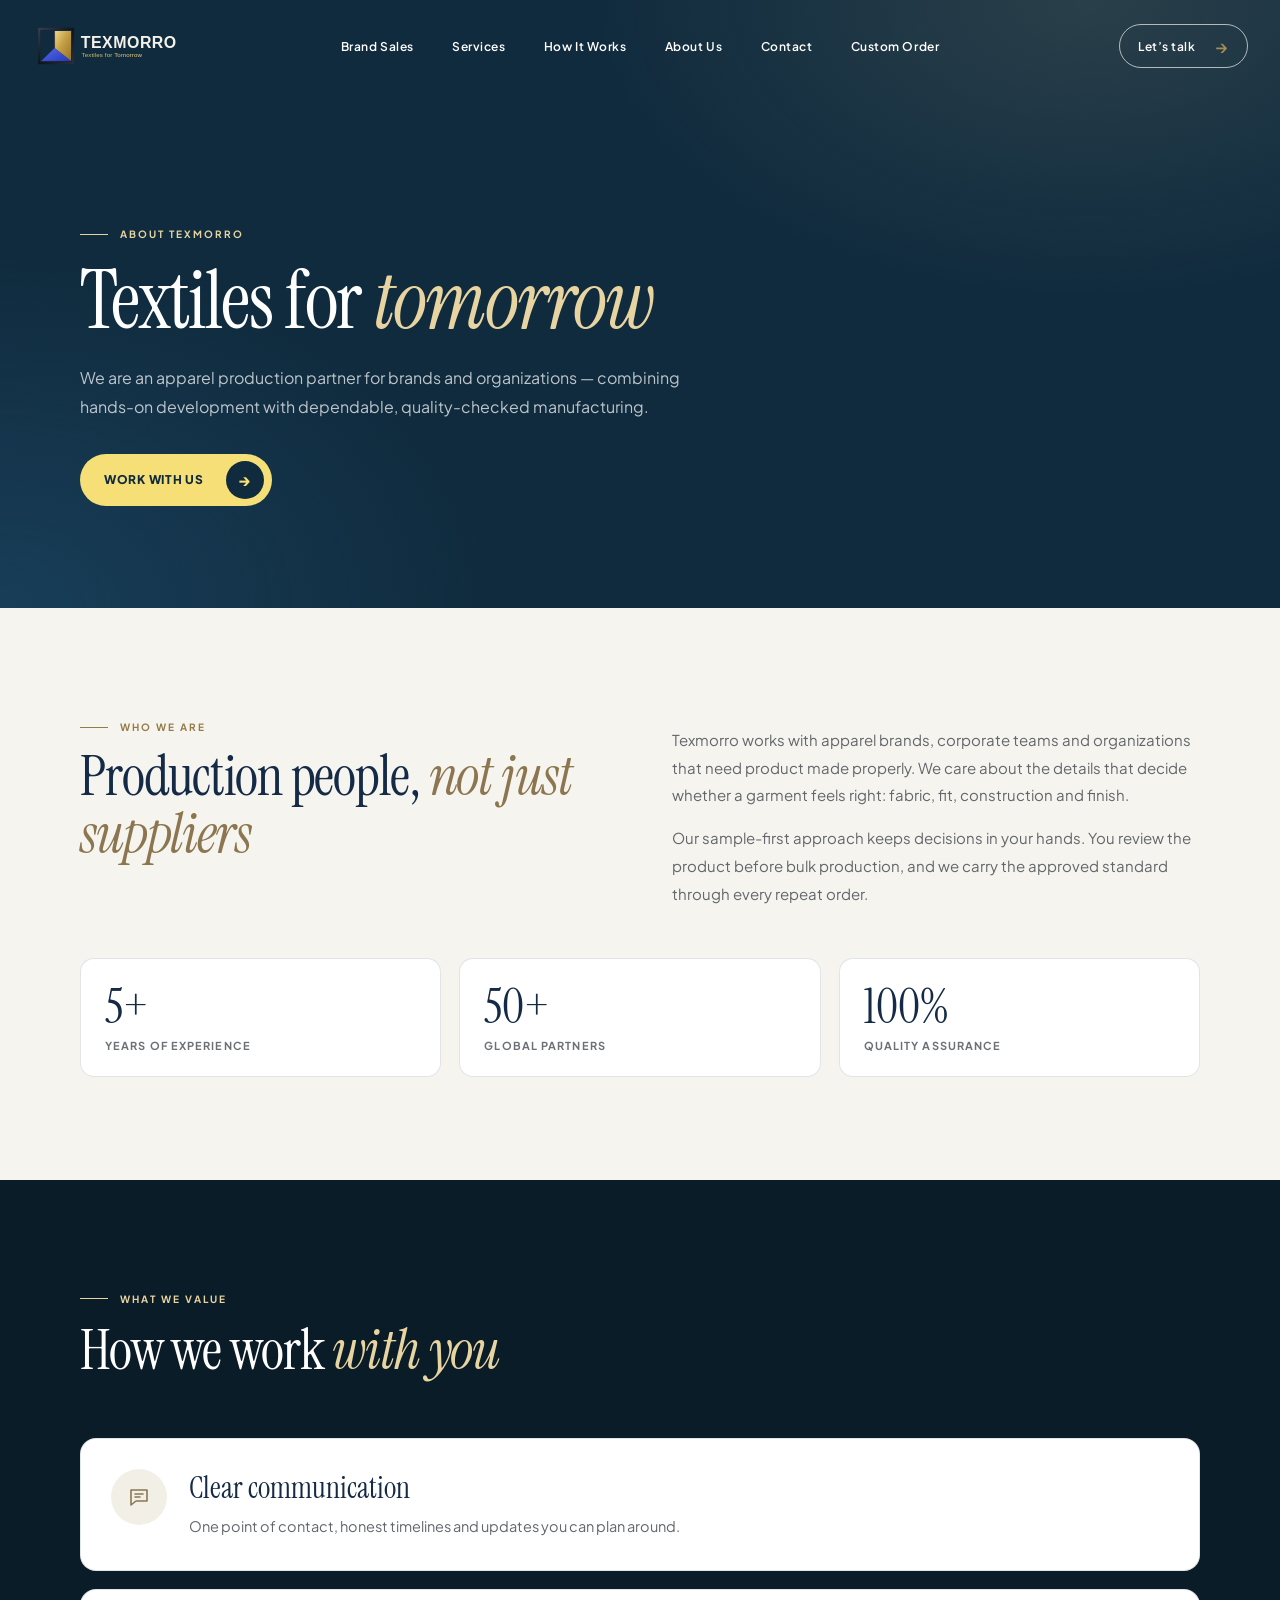
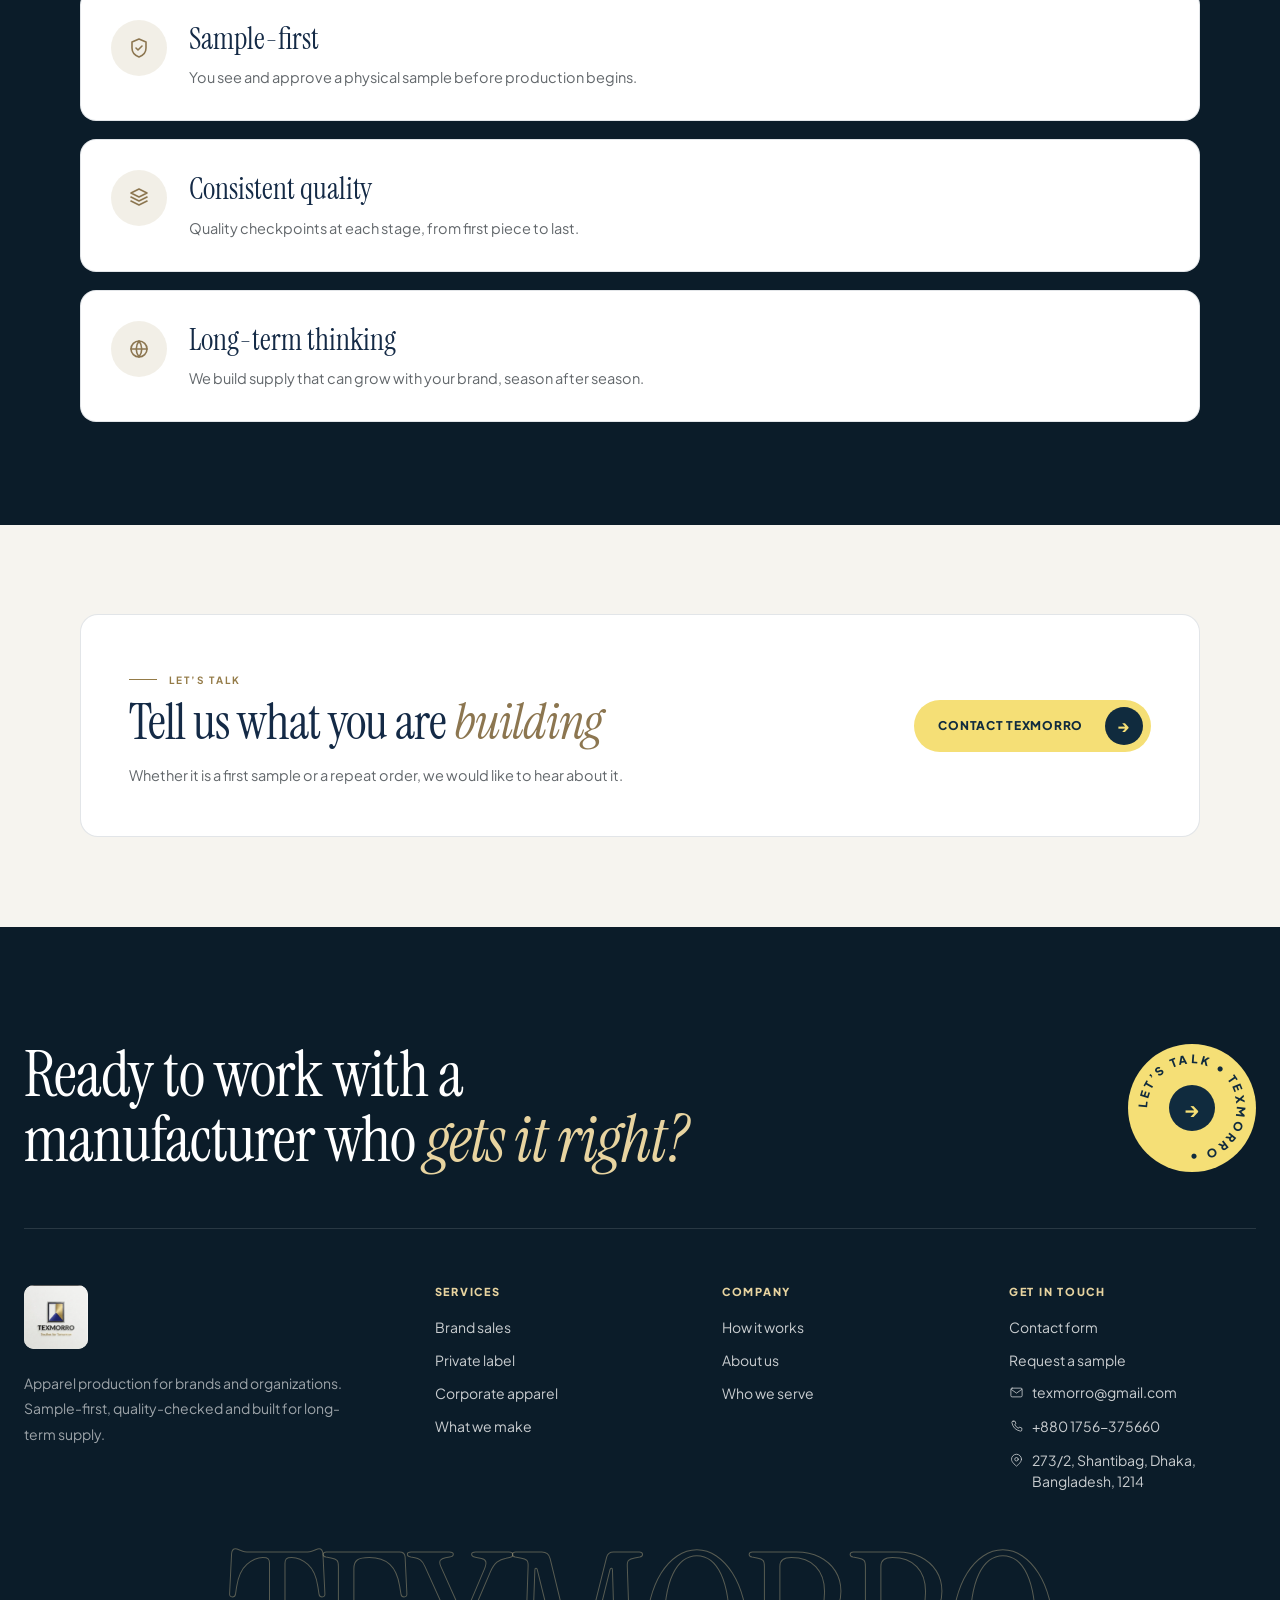
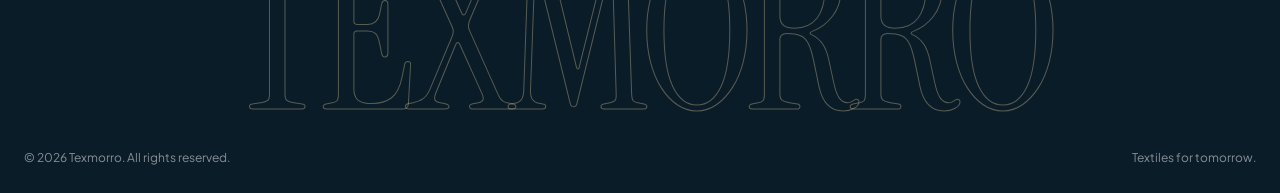
==== commit 24ee85b9: "added my code" ====
--- a/about.html
+++ b/about.html
@@ -28,6 +28,7 @@
           <a href="how_it_works.html">How It Works</a>
           <a href="about.html">About Us</a>
           <a href="contact.html">Contact</a>
+          <a href="custom-order.html">Custom Order</a>
         </nav>
         <div class="contact-wrap">
           <a class="contact-link" href="contact.html">Let’s talk <span aria-hidden="true">&rarr;</span></a>
@@ -150,7 +151,7 @@
           <h3>Get in touch</h3>
           <ul>
             <li><a href="contact.html">Contact form</a></li>
-            <li><a href="contact.html">Request a sample</a></li>
+            <li><a href="custom-order.html">Request a sample</a></li>
             <li><a class="footer-contact" href="mailto:texmorro@gmail.com">
               <svg viewBox="0 0 24 24" fill="none" stroke="currentColor" stroke-width="1.6" stroke-linecap="round" stroke-linejoin="round" aria-hidden="true"><rect x="3" y="5" width="18" height="14" rx="2"/><path d="m3.5 7 8.5 6 8.5-6"/></svg>
               <span>texmorro@gmail.com</span>
--- a/site.css
+++ b/site.css
@@ -3506,3 +3506,497 @@
         animation: none;
       }
     }
+
+    /* ==========================================================
+       Lookbook — scroll-driven horizontal product showcase
+       ========================================================== */
+    .lookbook {
+      --lb-h: min(64vh, 620px);
+      position: relative;
+      background:
+        radial-gradient(900px 500px at 15% 10%, rgba(166, 141, 84, 0.16), transparent 60%),
+        #efe9dd;
+      color: var(--ink);
+    }
+
+    .lb-sticky {
+      position: sticky;
+      top: 0;
+      display: flex;
+      height: 100vh;
+      height: 100svh;
+      flex-direction: column;
+      justify-content: center;
+      overflow: hidden;
+    }
+
+    .lb-bgword {
+      position: absolute;
+      top: 50%;
+      left: 0;
+      margin: 0;
+      color: transparent;
+      font-family: var(--serif);
+      font-size: clamp(160px, 26vw, 420px);
+      font-style: italic;
+      line-height: 1;
+      white-space: nowrap;
+      -webkit-text-stroke: 1px rgba(20, 42, 70, 0.12);
+      transform: translate3d(var(--lb-word, 0px), -50%, 0);
+      pointer-events: none;
+      user-select: none;
+    }
+
+    .lb-viewport {
+      position: relative;
+      padding-top: 40px;
+    }
+
+    .lb-track {
+      display: flex;
+      width: max-content;
+      align-items: center;
+      gap: clamp(28px, 3.5vw, 56px);
+      padding: 0 max(24px, calc((100vw - 1320px) / 2));
+      transform: translate3d(var(--lb-x, 0px), 0, 0);
+      will-change: transform;
+    }
+
+    .lb-intro {
+      width: min(440px, 80vw);
+      flex: none;
+    }
+
+    .lb-intro .tx-title {
+      font-size: clamp(44px, 5vw, 76px);
+    }
+
+    .lb-intro p {
+      max-width: 360px;
+      margin: 22px 0 0;
+      color: #5c6166;
+      font-size: 15px;
+      line-height: 1.8;
+    }
+
+    .lb-hint {
+      display: inline-flex;
+      align-items: center;
+      gap: 12px;
+      margin-top: 30px;
+      color: #947b48;
+      font-size: 11px;
+      font-weight: 800;
+      letter-spacing: 0.18em;
+      text-transform: uppercase;
+    }
+
+    .lb-hint i {
+      font-style: normal;
+      animation: lb-nudge 1.6s ease-in-out infinite;
+    }
+
+    @keyframes lb-nudge {
+      50% { transform: translateX(8px); }
+    }
+
+    .lb-card {
+      position: relative;
+      width: calc(var(--lb-h) * 0.72);
+      flex: none;
+    }
+
+    .lb-card.is-low {
+      margin-top: calc(var(--lb-h) * 0.22);
+    }
+
+    .lb-card:not(.is-low) {
+      margin-bottom: calc(var(--lb-h) * 0.22);
+    }
+
+    .lb-media {
+      position: relative;
+      display: block;
+      width: 100%;
+      aspect-ratio: 0.78;
+      padding: 0;
+      overflow: hidden;
+      border: 0;
+      border-radius: 18px;
+      background: #d8cfbf;
+      cursor: none;
+      box-shadow: 0 30px 60px -30px rgba(20, 42, 70, 0.45);
+      transition: border-radius 600ms var(--ease-out), box-shadow 600ms var(--ease-out);
+    }
+
+    .lb-media img {
+      position: absolute;
+      inset: 0 -8%;
+      width: 116%;
+      height: 100%;
+      object-fit: cover;
+      transform: translate3d(var(--lb-px, 0px), 0, 0) scale(1.02);
+      transition: scale 900ms var(--ease-out), filter 600ms ease;
+    }
+
+    .lb-card:hover .lb-media img,
+    .lb-media:focus-visible img {
+      scale: 1.07;
+    }
+
+    .lb-card:hover .lb-media {
+      border-radius: 120px 120px 18px 18px;
+      box-shadow: 0 40px 70px -30px rgba(20, 42, 70, 0.6);
+    }
+
+    .lb-media:focus-visible {
+      outline: 3px solid var(--sun);
+      outline-offset: 4px;
+    }
+
+    .lb-tag {
+      position: absolute;
+      top: 16px;
+      left: 16px;
+      padding: 7px 12px;
+      border: 1px solid rgba(255, 255, 255, 0.4);
+      border-radius: 999px;
+      background: rgba(10, 25, 36, 0.35);
+      backdrop-filter: blur(10px);
+      -webkit-backdrop-filter: blur(10px);
+      color: #fff;
+      font-size: 10px;
+      font-weight: 800;
+      letter-spacing: 0.14em;
+      text-transform: uppercase;
+    }
+
+    .lb-meta {
+      display: grid;
+      grid-template-columns: auto minmax(0, 1fr) auto;
+      align-items: center;
+      gap: 14px;
+      margin-top: 18px;
+    }
+
+    .lb-num {
+      color: #947b48;
+      font-family: var(--serif);
+      font-size: 26px;
+      font-style: italic;
+    }
+
+    .lb-meta h3 {
+      margin: 0;
+      font-family: var(--serif);
+      font-size: 24px;
+      font-weight: 400;
+      line-height: 1.1;
+    }
+
+    .lb-meta p {
+      margin: 4px 0 0;
+      color: #6b6f73;
+      font-size: 12px;
+      font-weight: 600;
+    }
+
+    .lb-link {
+      display: grid;
+      width: 42px;
+      height: 42px;
+      place-items: center;
+      border: 1px solid rgba(20, 42, 70, 0.25);
+      border-radius: 50%;
+      color: var(--ink);
+      text-decoration: none;
+      transition: background 250ms ease, color 250ms ease, transform 400ms var(--ease-out);
+    }
+
+    .lb-card:hover .lb-link,
+    .lb-link:focus-visible {
+      border-color: var(--ink);
+      background: var(--ink);
+      color: var(--sun);
+      transform: rotate(-45deg);
+      outline: none;
+    }
+
+    .lb-end {
+      display: flex;
+      width: min(400px, 80vw);
+      flex: none;
+      flex-direction: column;
+      align-items: flex-start;
+      padding: 44px 40px;
+      border-radius: 24px;
+      background: var(--deep);
+      color: #fff;
+    }
+
+    .lb-end-mark {
+      color: var(--sun);
+      font-size: 28px;
+    }
+
+    .lb-end h3 {
+      margin: 20px 0 0;
+      font-family: var(--serif);
+      font-size: 44px;
+      font-weight: 400;
+      line-height: 1;
+    }
+
+    .lb-end h3 em {
+      color: var(--cream);
+    }
+
+    .lb-end p {
+      margin: 18px 0 28px;
+      color: rgba(255, 255, 255, 0.72);
+      font-size: 14px;
+      line-height: 1.75;
+    }
+
+    .lb-progress {
+      display: flex;
+      width: min(100% - 48px, 1320px);
+      align-items: center;
+      gap: 20px;
+      margin: 36px auto 0;
+      font-size: 11px;
+      font-weight: 800;
+      letter-spacing: 0.16em;
+      text-transform: uppercase;
+    }
+
+    .lb-count {
+      color: #8a8f93;
+      font-variant-numeric: tabular-nums;
+    }
+
+    .lb-count b {
+      color: var(--ink);
+    }
+
+    .lb-bar {
+      position: relative;
+      height: 2px;
+      flex: 1;
+      overflow: hidden;
+      background: rgba(20, 42, 70, 0.14);
+    }
+
+    .lb-bar i {
+      position: absolute;
+      inset: 0;
+      background: var(--ink);
+      transform: scaleX(var(--lb-p, 0));
+      transform-origin: left;
+    }
+
+    .lb-label {
+      min-width: 160px;
+      color: #947b48;
+      text-align: right;
+    }
+
+    /* follow cursor */
+    .lb-cursor {
+      position: fixed;
+      z-index: 50;
+      top: 0;
+      left: 0;
+      display: grid;
+      width: 92px;
+      height: 92px;
+      margin: -46px 0 0 -46px;
+      place-items: center;
+      border-radius: 50%;
+      background: var(--sun);
+      color: var(--deep);
+      font-size: 12px;
+      font-weight: 800;
+      letter-spacing: 0.12em;
+      text-transform: uppercase;
+      opacity: 0;
+      pointer-events: none;
+      transform: translate3d(var(--cx, -200px), var(--cy, -200px), 0) scale(0.3);
+      transition: opacity 250ms ease, scale 300ms var(--ease-out);
+    }
+
+    .lb-cursor.is-on {
+      opacity: 1;
+      scale: 3.333;
+    }
+
+    /* lightbox */
+    .lb-lightbox {
+      width: 100vw;
+      max-width: none;
+      height: 100vh;
+      max-height: none;
+      margin: 0;
+      padding: 0;
+      border: 0;
+      background: rgba(8, 18, 27, 0.94);
+      color: #fff;
+    }
+
+    .lb-lightbox[open] {
+      display: grid;
+      grid-template-columns: 80px minmax(0, 1fr) 80px;
+      align-items: center;
+      animation: lb-fade 400ms ease;
+    }
+
+    .lb-lightbox::backdrop {
+      background: transparent;
+    }
+
+    @keyframes lb-fade {
+      from { opacity: 0; }
+    }
+
+    .lb-lightbox figure {
+      display: grid;
+      height: 100vh;
+      grid-template-rows: minmax(0, 1fr) auto;
+      justify-items: center;
+      gap: 18px;
+      margin: 0;
+      padding: 40px 0 28px;
+    }
+
+    .lb-lightbox img {
+      max-width: 100%;
+      height: 100%;
+      min-height: 0;
+      border-radius: 14px;
+      object-fit: contain;
+      animation: lb-zoom 600ms var(--ease-out);
+    }
+
+    @keyframes lb-zoom {
+      from { opacity: 0; transform: scale(0.94); }
+    }
+
+    .lb-lightbox figcaption {
+      display: flex;
+      flex-wrap: wrap;
+      align-items: center;
+      justify-content: center;
+      gap: 16px 22px;
+      font-family: var(--serif);
+      font-size: 28px;
+    }
+
+    .lb-lightbox figcaption b {
+      color: var(--cream);
+      font-style: italic;
+      font-weight: 400;
+    }
+
+    .lb-close,
+    .lb-nav {
+      display: grid;
+      width: 54px;
+      height: 54px;
+      place-items: center;
+      justify-self: center;
+      border: 1px solid rgba(255, 255, 255, 0.3);
+      border-radius: 50%;
+      background: transparent;
+      color: #fff;
+      cursor: pointer;
+      font-size: 20px;
+      transition: background 250ms ease, color 250ms ease;
+    }
+
+    .lb-close {
+      position: absolute;
+      z-index: 1;
+      top: 22px;
+      right: 22px;
+      font-size: 28px;
+    }
+
+    .lb-close:hover,
+    .lb-nav:hover,
+    .lb-close:focus-visible,
+    .lb-nav:focus-visible {
+      border-color: var(--sun);
+      background: var(--sun);
+      color: var(--deep);
+      outline: none;
+    }
+
+    /* Native swipe mode (touch, small screens, reduced motion) */
+    .lookbook.is-native {
+      height: auto !important;
+      padding: 90px 0 80px;
+    }
+
+    .lookbook.is-native .lb-sticky {
+      position: relative;
+      height: auto;
+    }
+
+    .lookbook.is-native .lb-viewport {
+      overflow-x: auto;
+      scroll-snap-type: x mandatory;
+      scrollbar-width: none;
+      padding-bottom: 8px;
+    }
+
+    .lookbook.is-native .lb-viewport::-webkit-scrollbar {
+      display: none;
+    }
+
+    .lookbook.is-native .lb-track {
+      transform: none;
+      padding: 0 16px;
+    }
+
+    .lookbook.is-native .lb-card,
+    .lookbook.is-native .lb-intro,
+    .lookbook.is-native .lb-end {
+      scroll-snap-align: center;
+    }
+
+    .lookbook.is-native .lb-media {
+      cursor: zoom-in;
+    }
+
+    @media (max-width: 900px) {
+      .lookbook {
+        --lb-h: 440px;
+      }
+
+      .lb-card.is-low,
+      .lb-card:not(.is-low) {
+        margin: 0;
+      }
+
+      .lb-intro {
+        width: 78vw;
+      }
+
+      .lb-progress {
+        width: min(100% - 32px, 1320px);
+      }
+
+      .lb-label {
+        display: none;
+      }
+
+      .lb-lightbox[open] {
+        grid-template-columns: 56px minmax(0, 1fr) 56px;
+      }
+
+      .lb-close,
+      .lb-nav {
+        width: 44px;
+        height: 44px;
+      }
+    }
